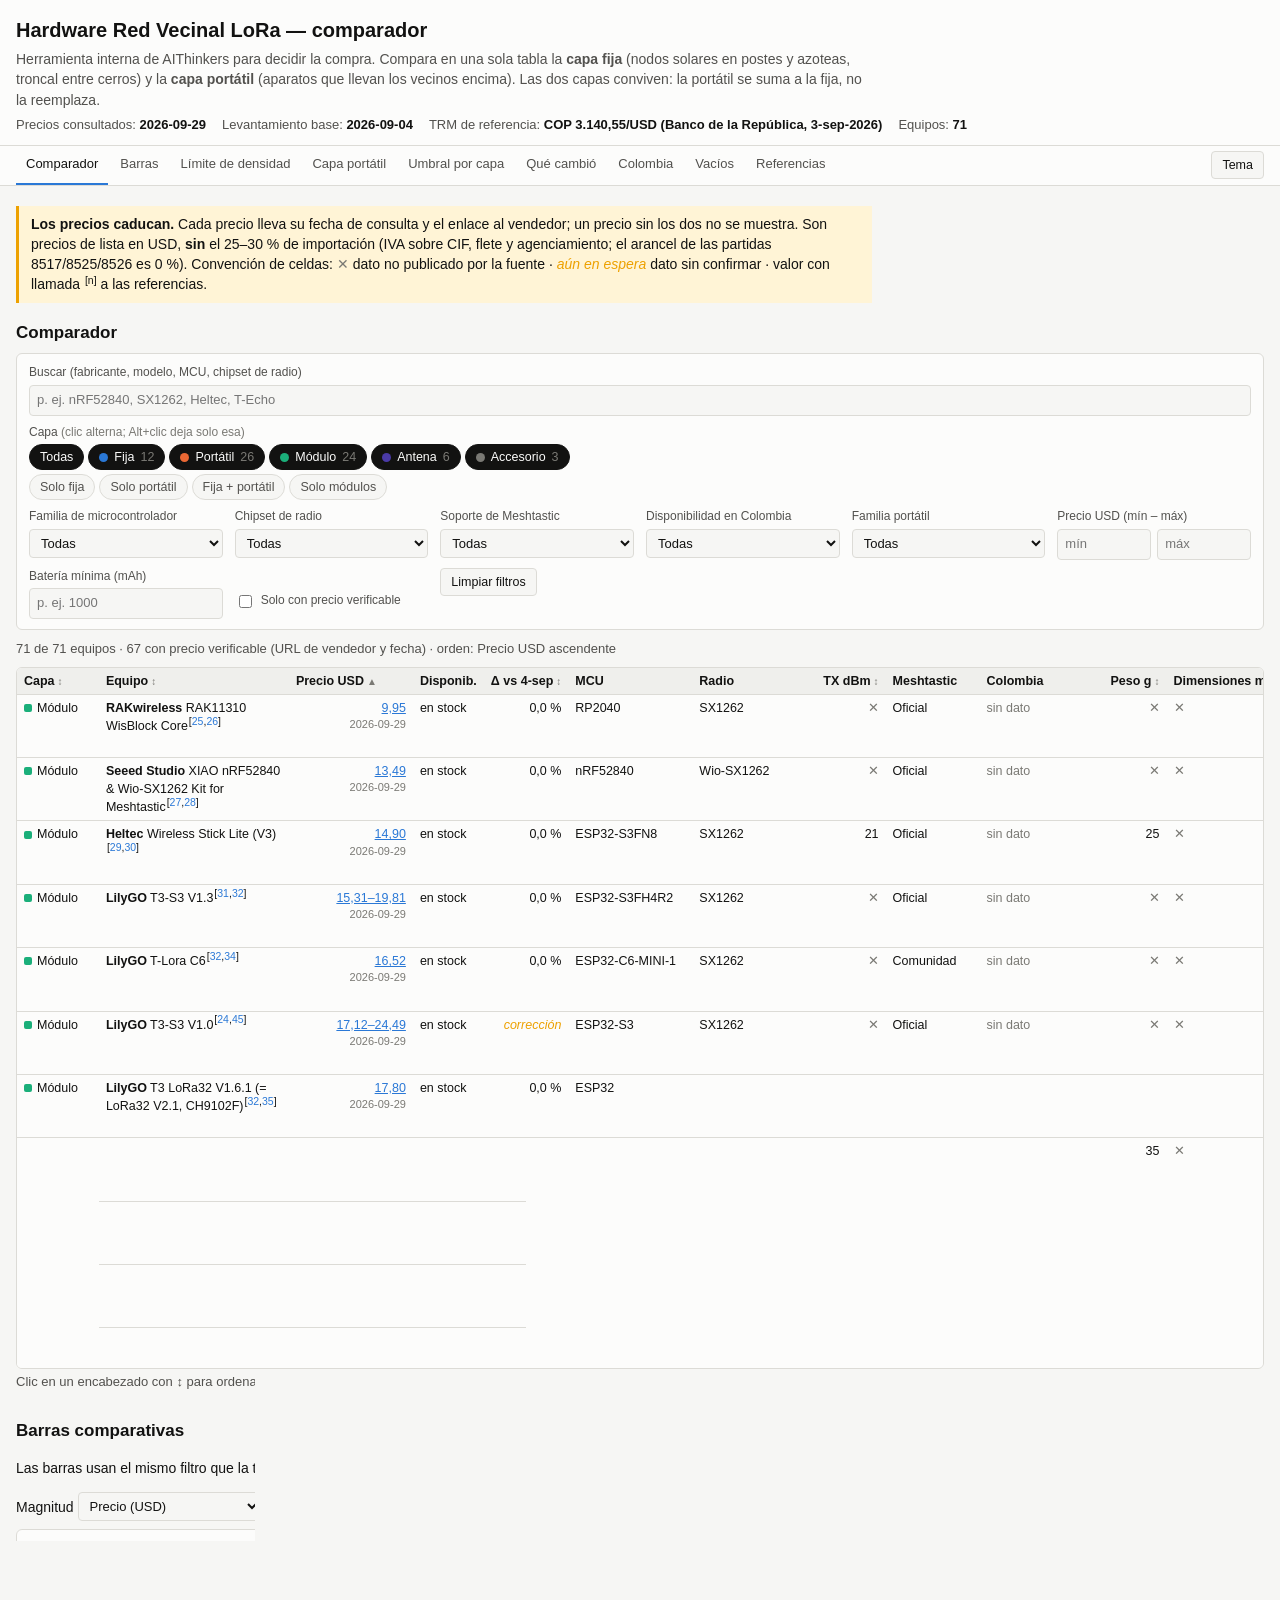
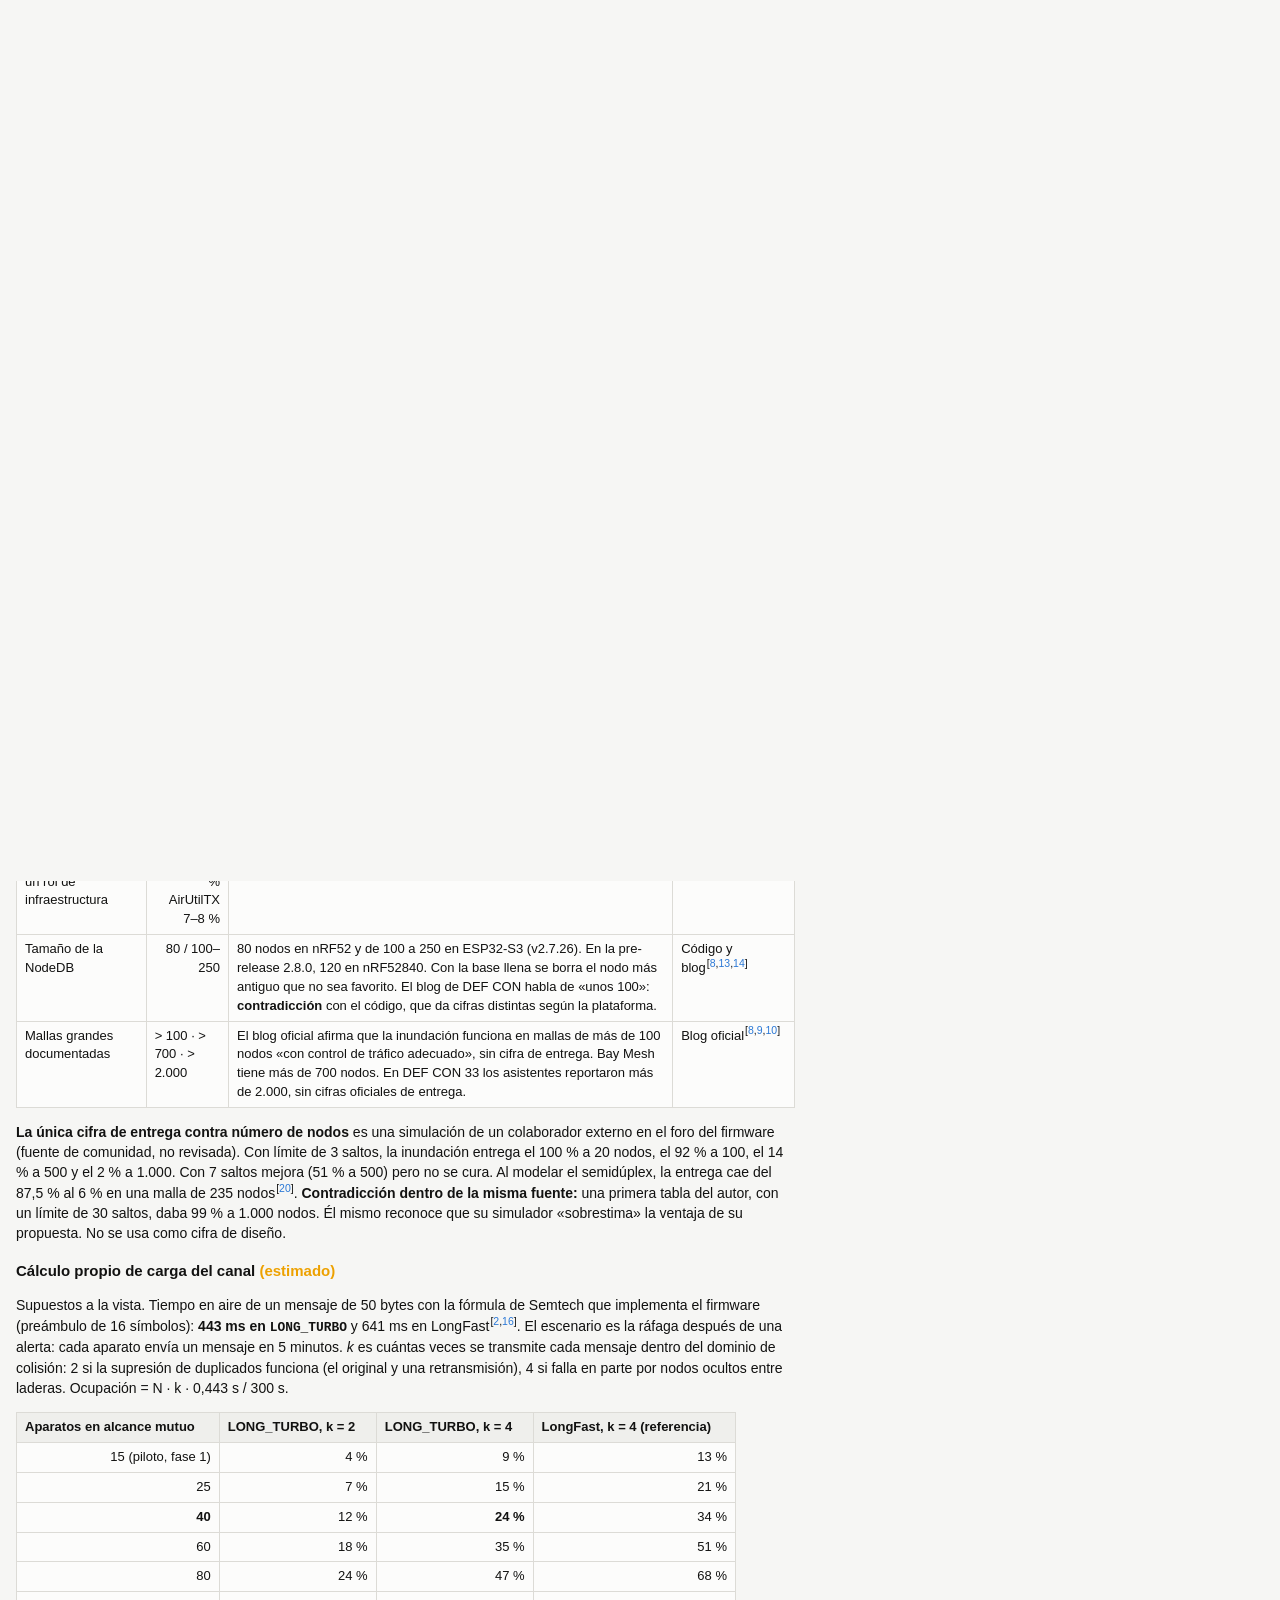
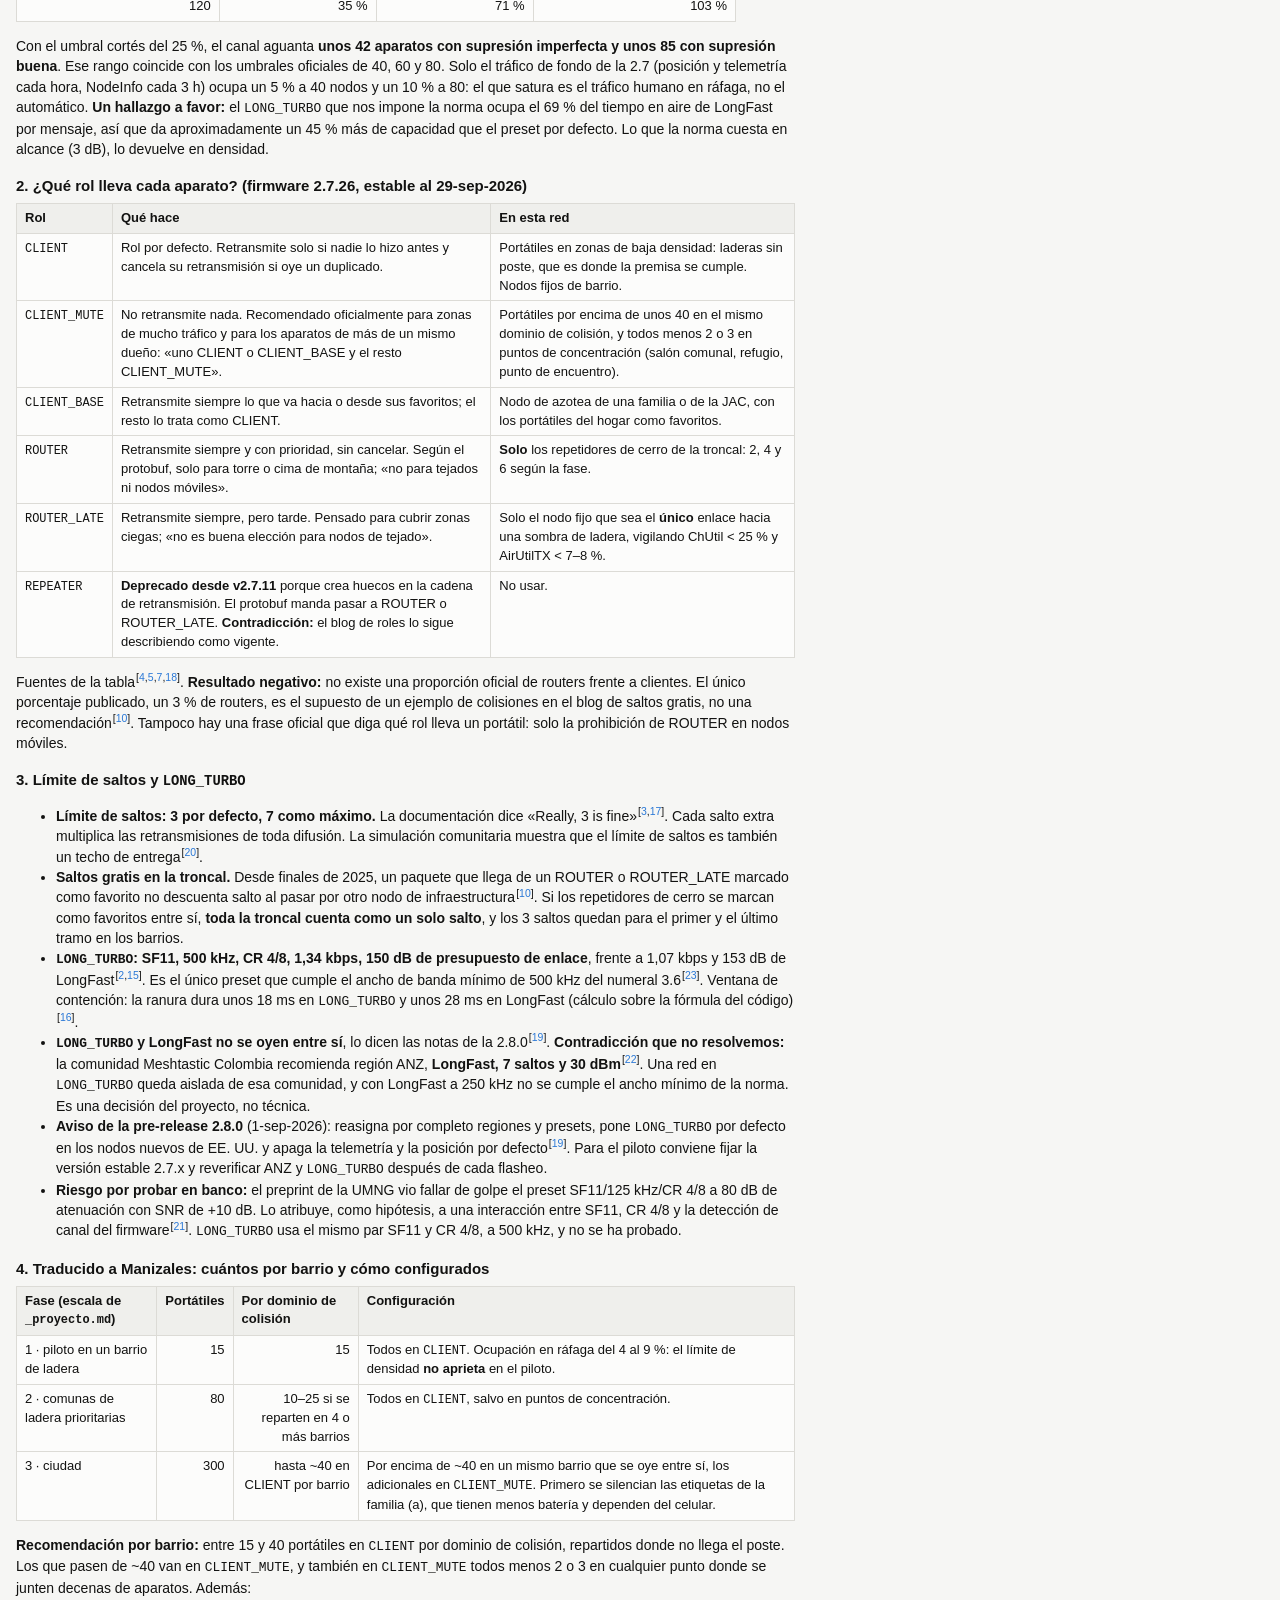
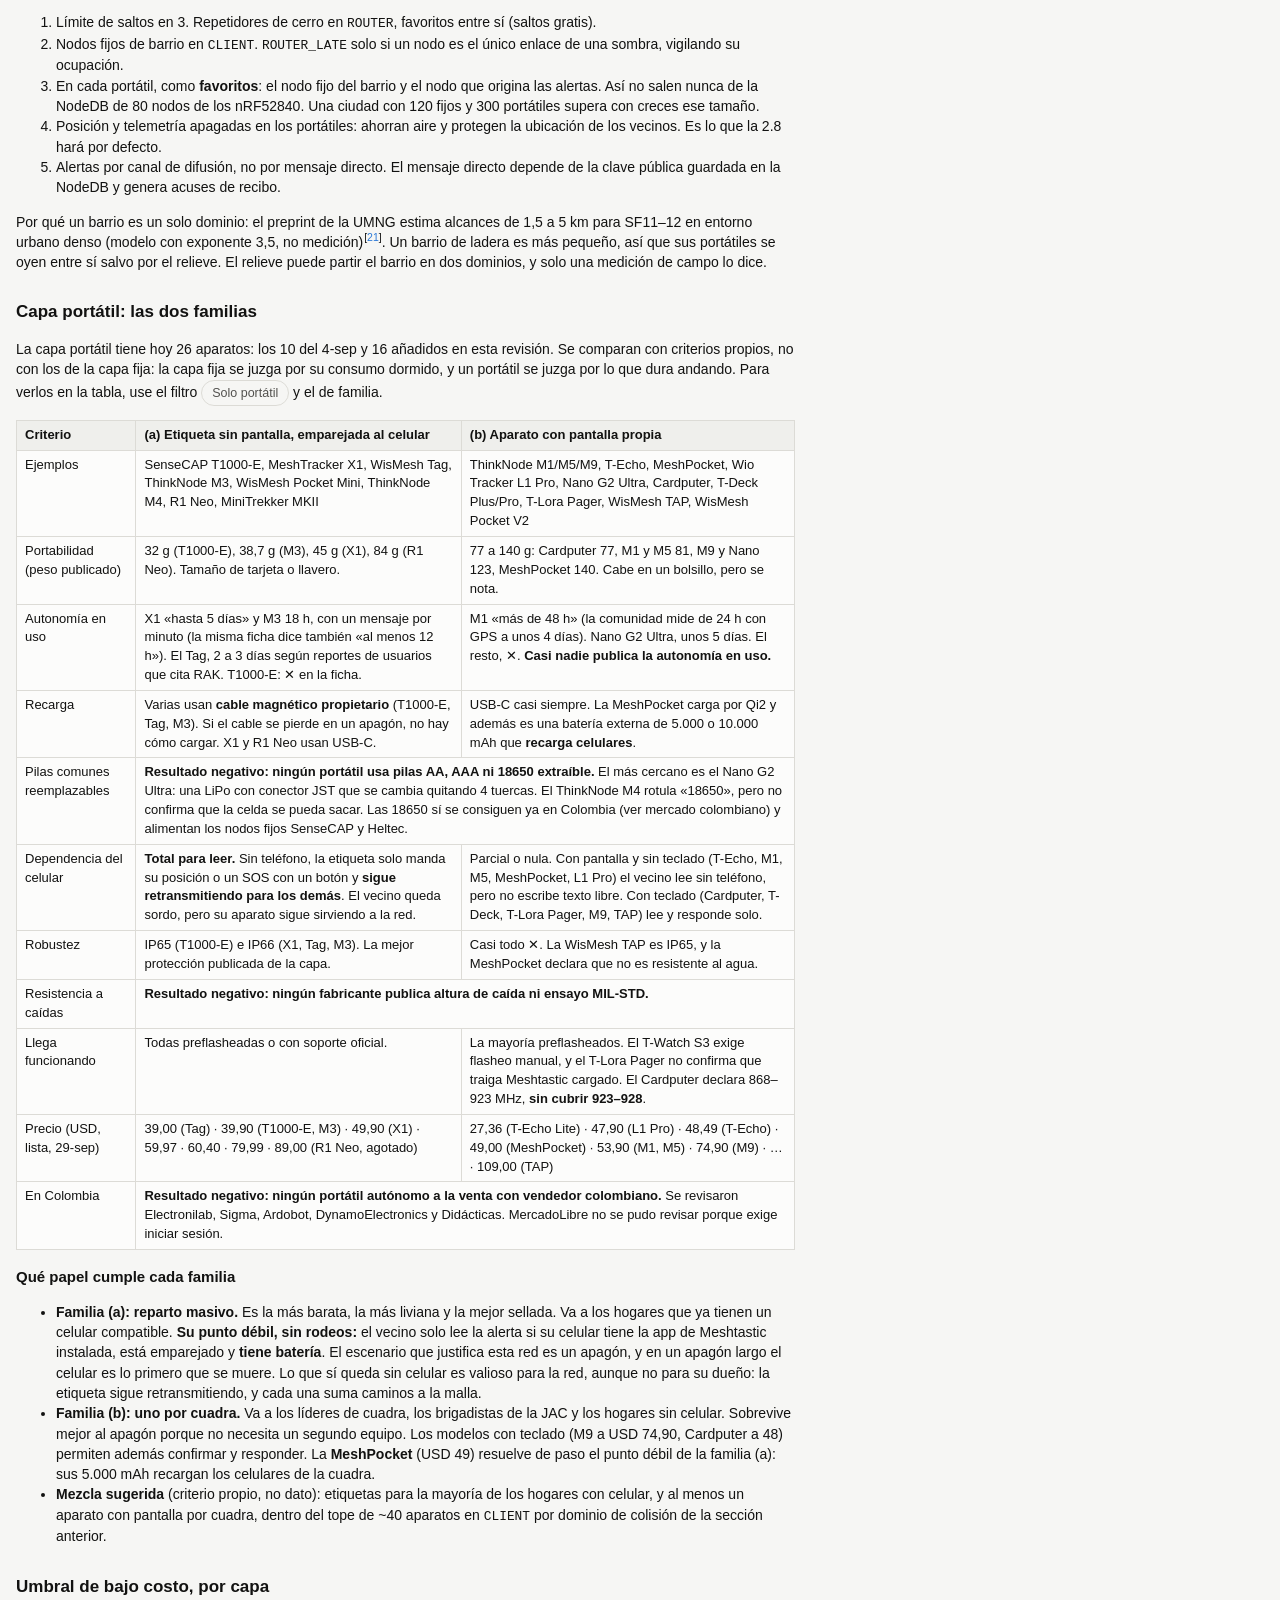
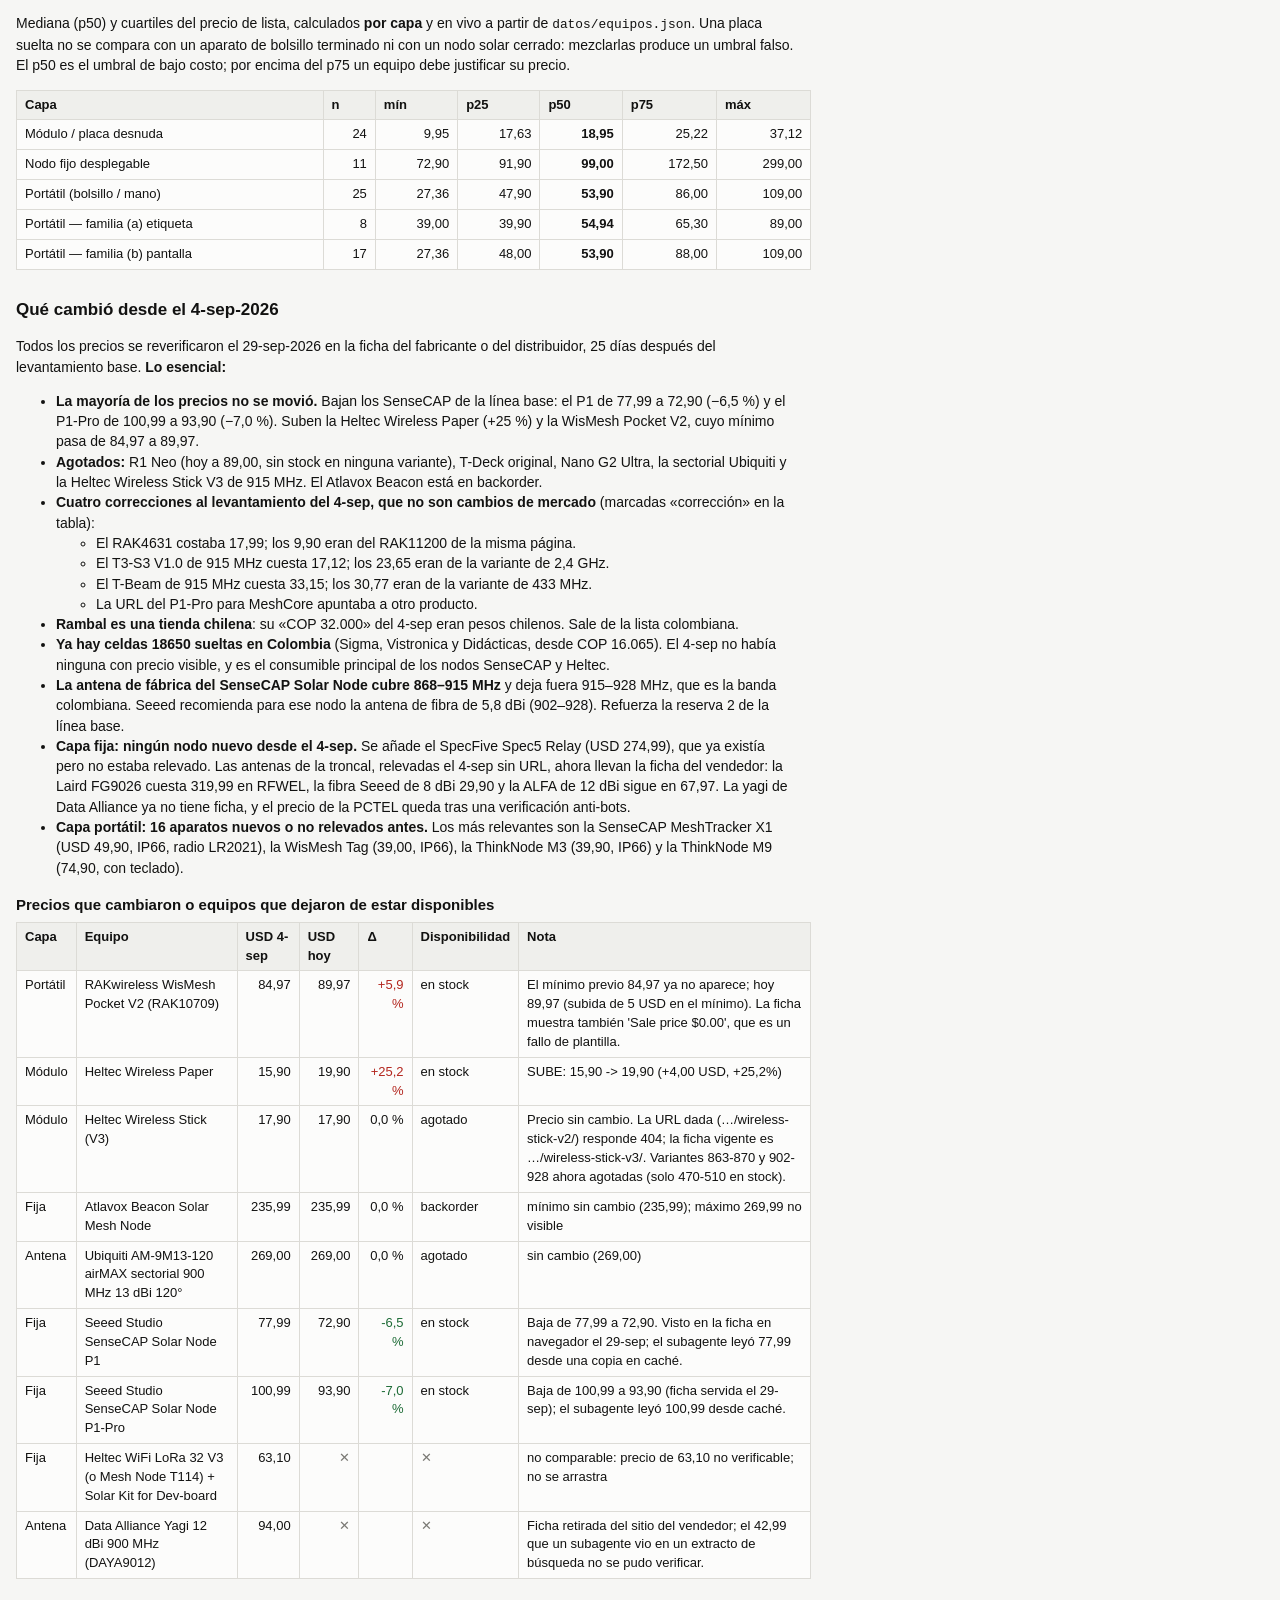
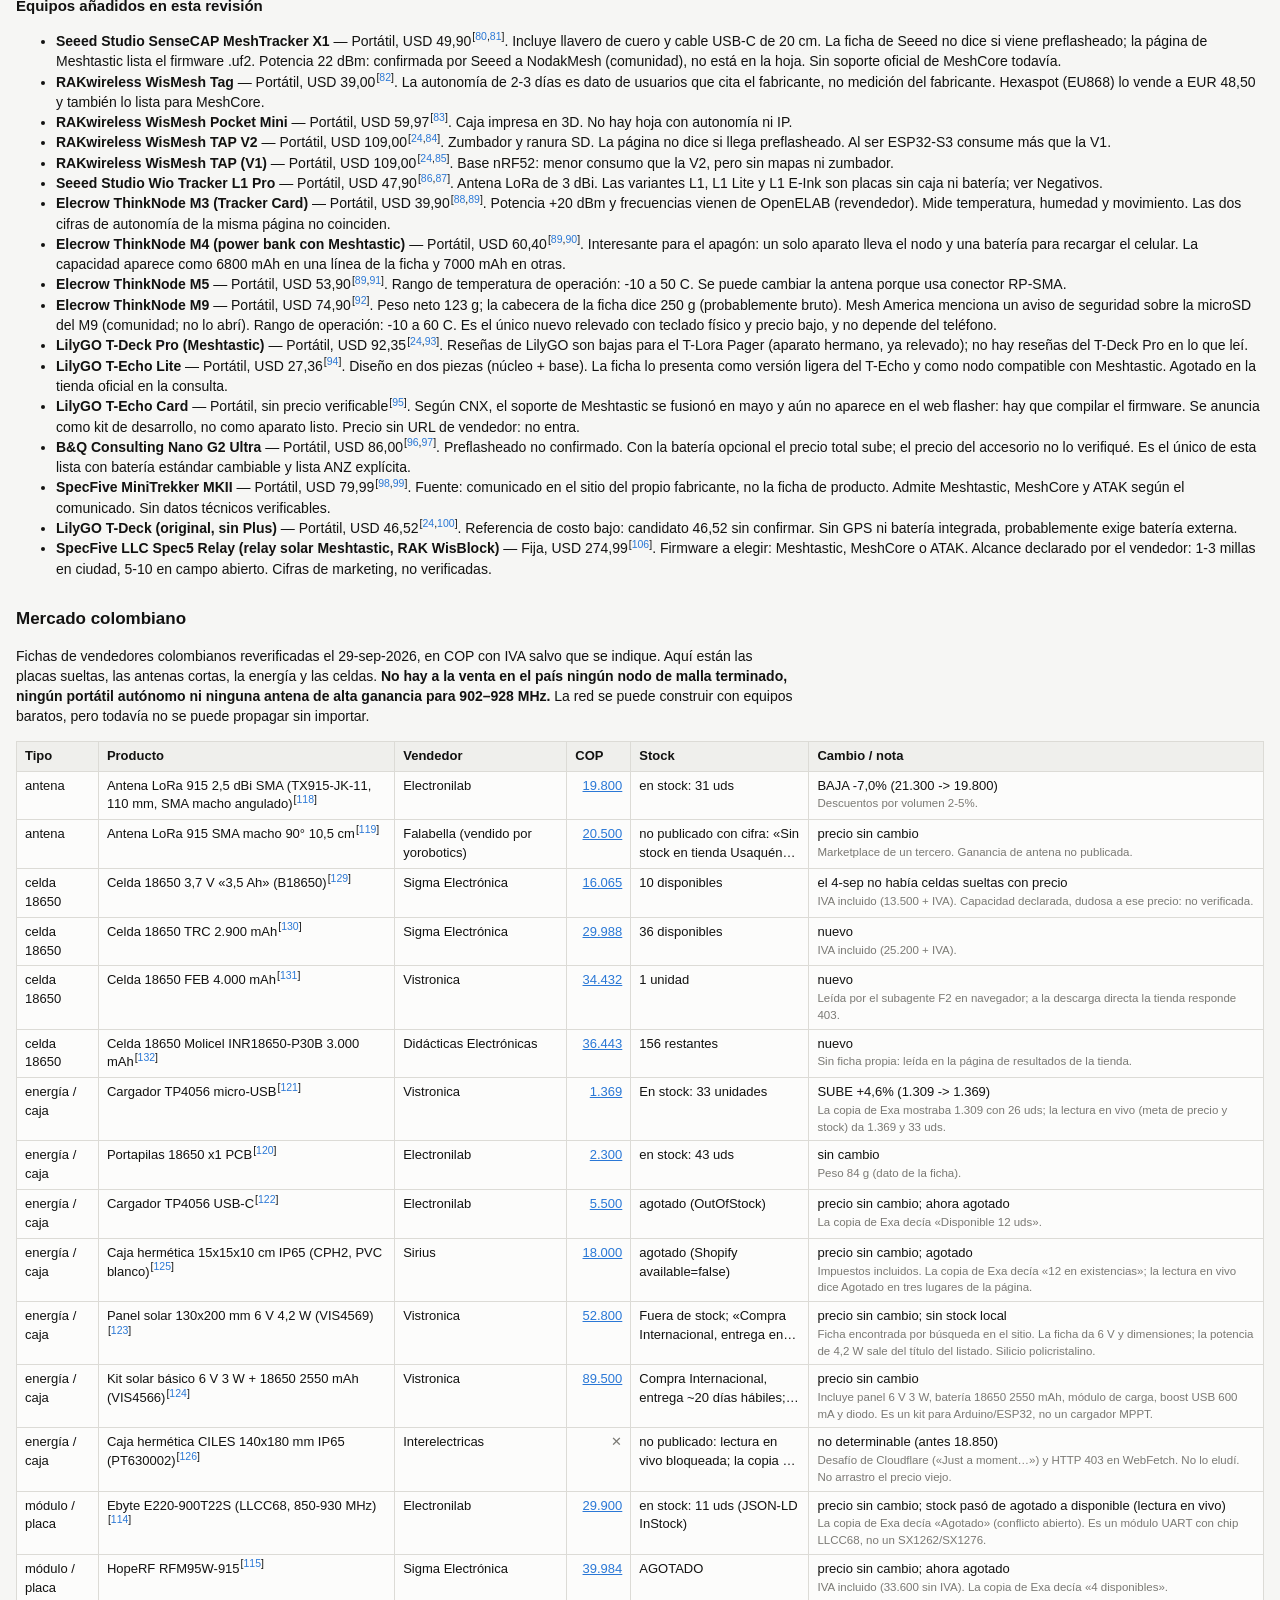
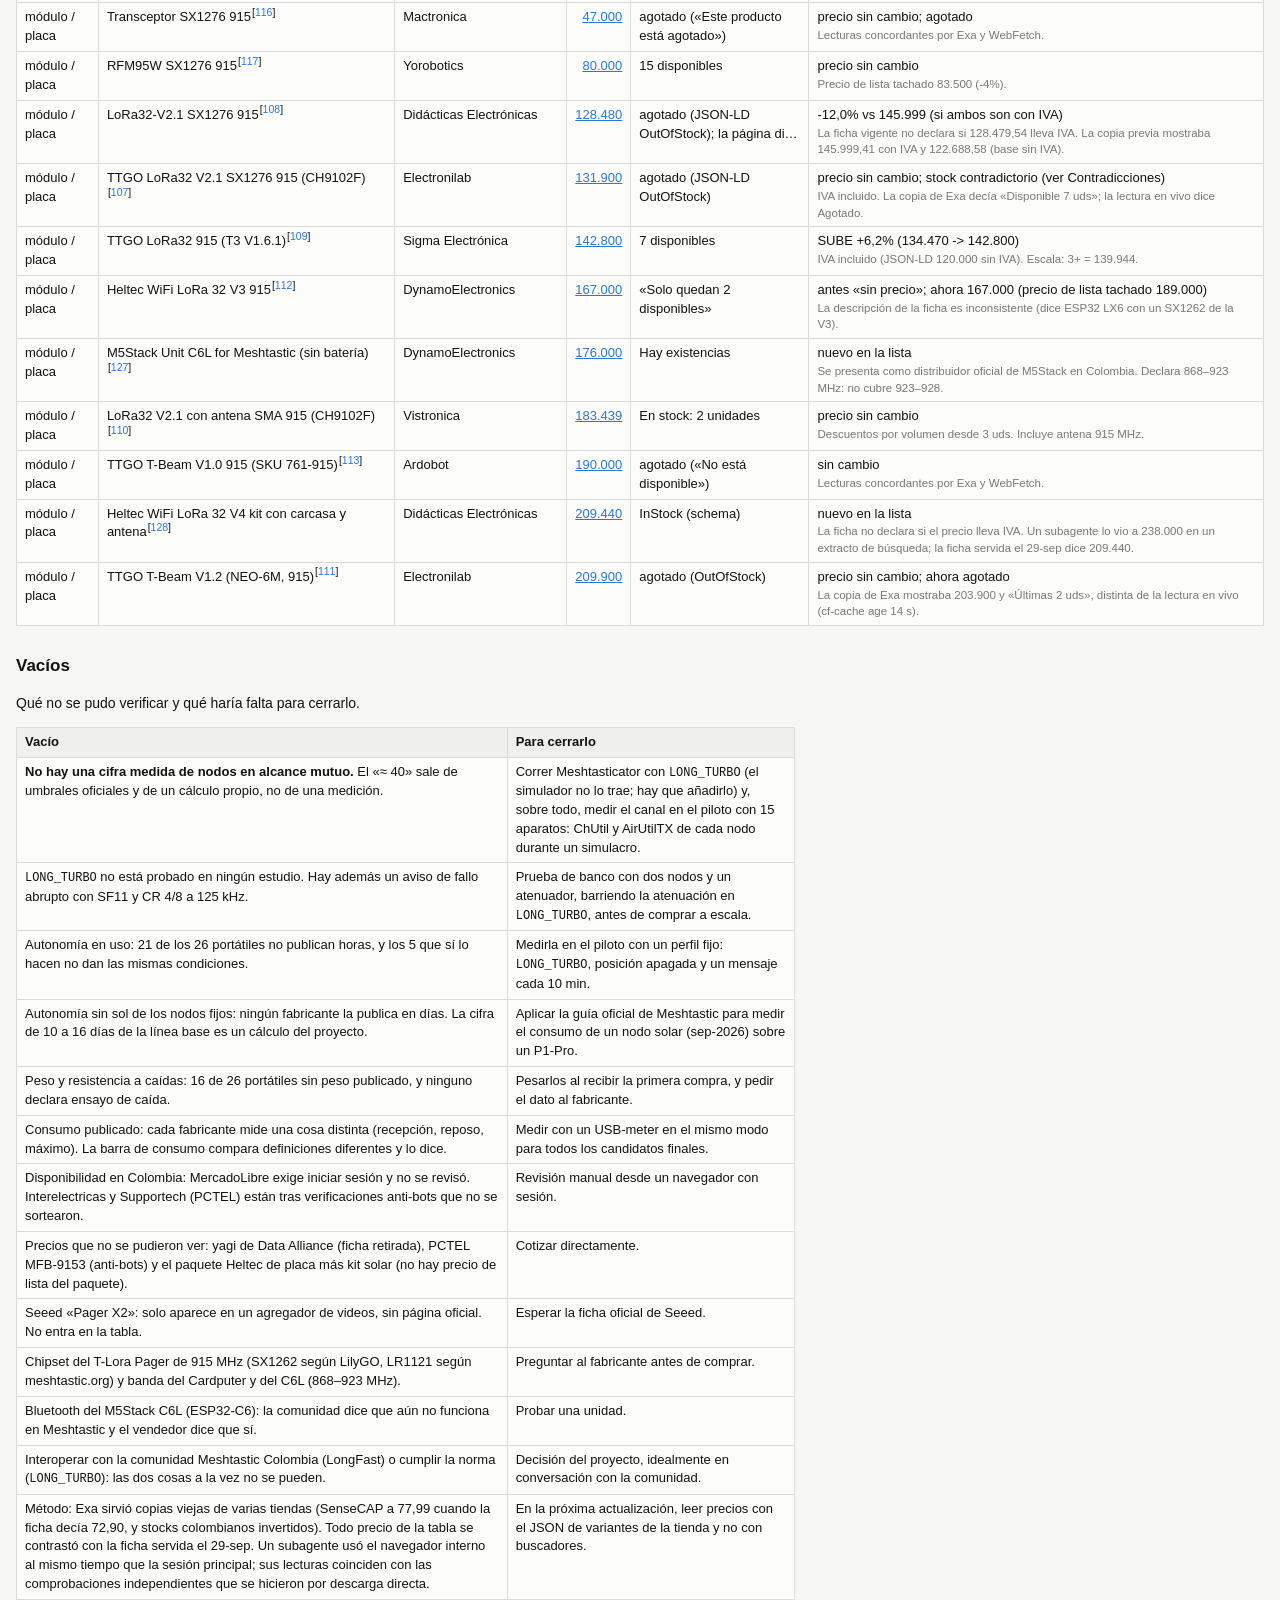
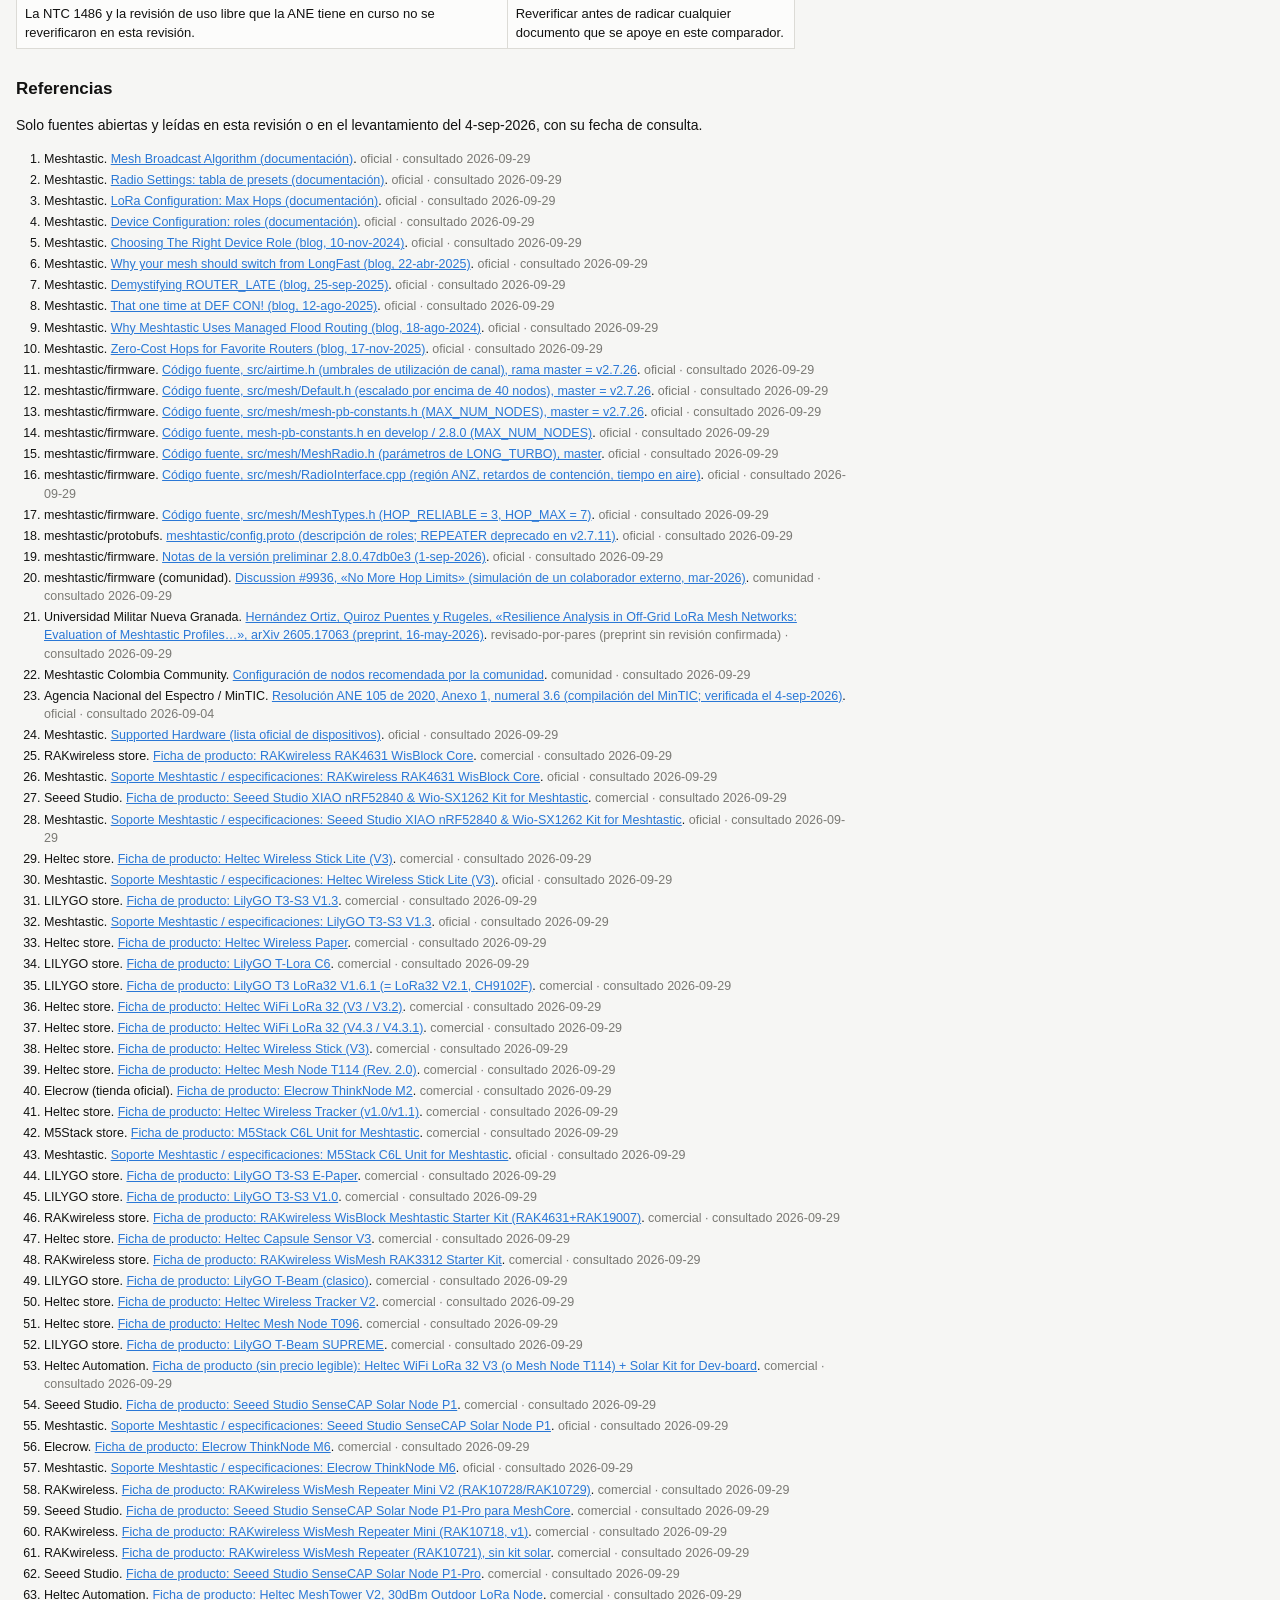
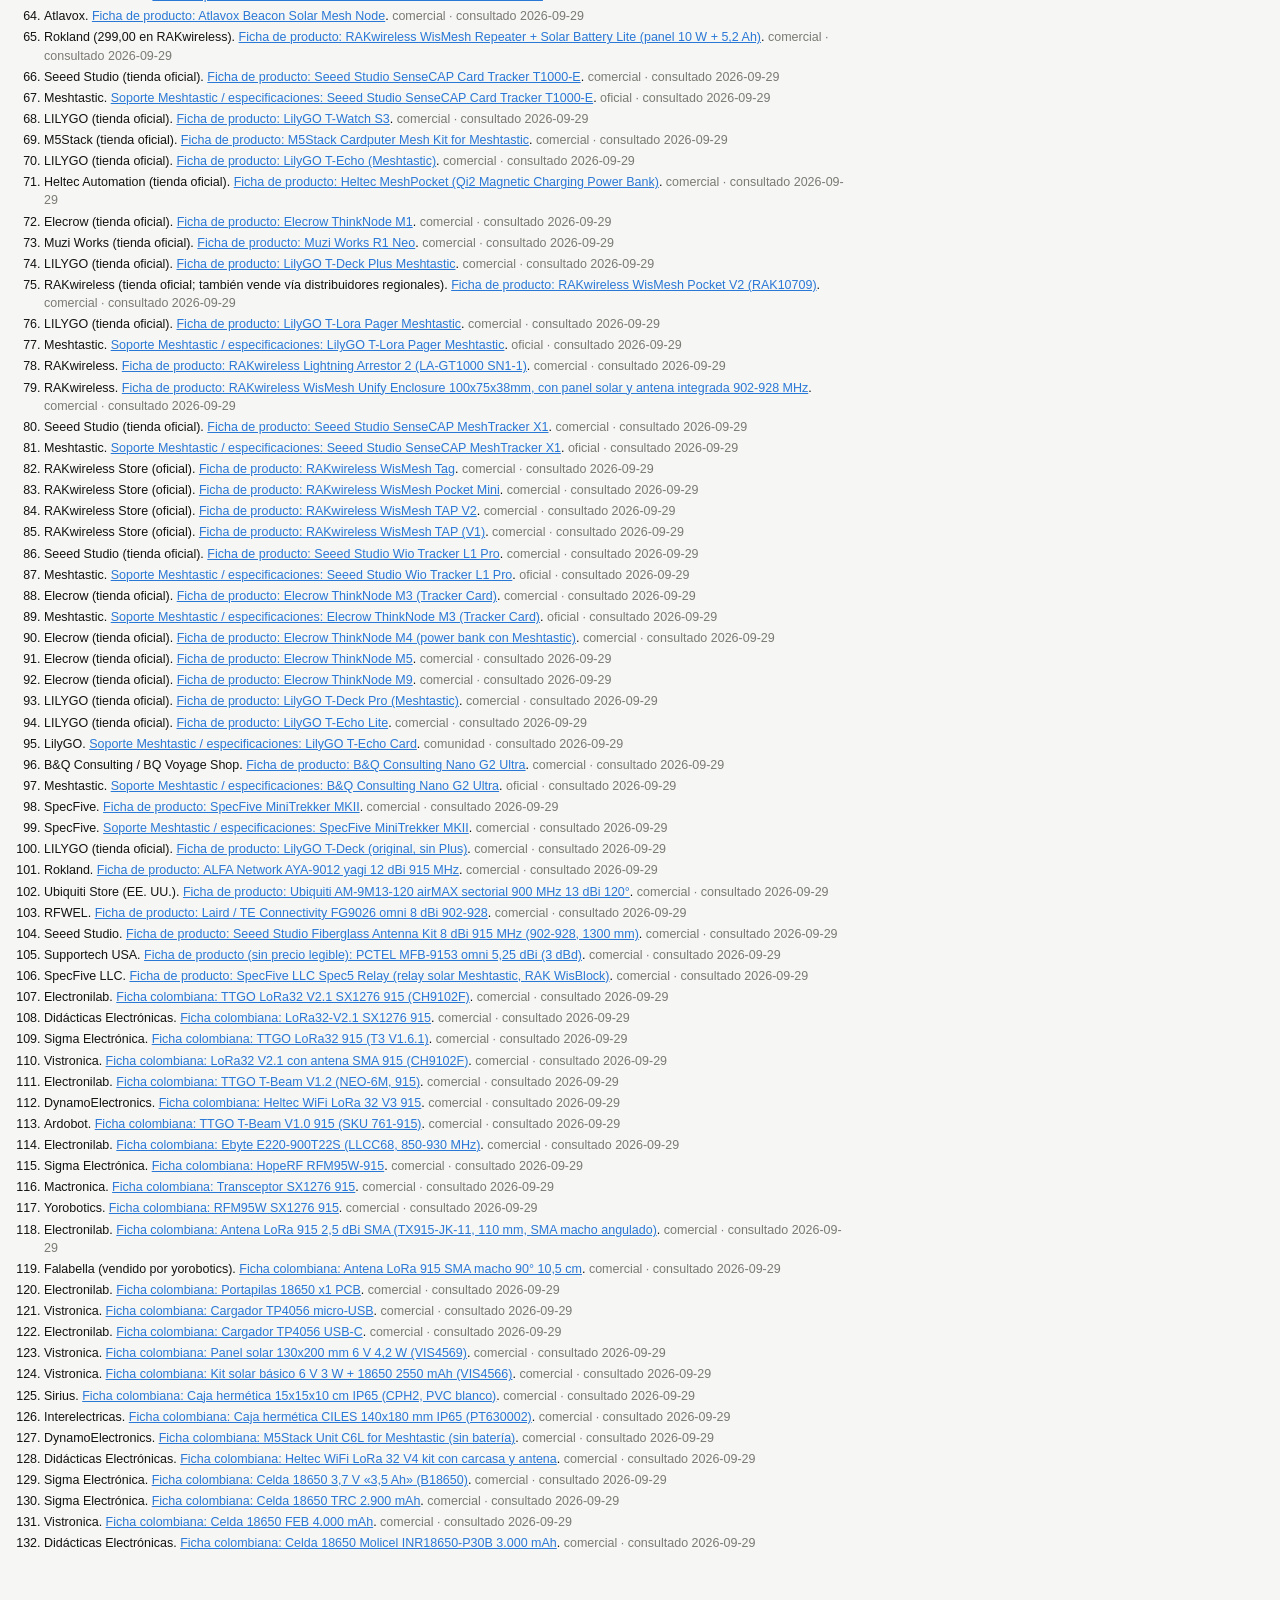
==== index.html @ 355ebe4e "Comparador de hardware de la Red Vecinal LoRa (capa fija y portátil) Página estática para GitHub Pag" ====
<!doctype html>
<html lang="es">
<head>
<meta charset="utf-8">
<meta name="viewport" content="width=device-width, initial-scale=1">
<title>Hardware Red Vecinal</title>
<meta name="description" content="Comparador interno de hardware LoRa/Meshtastic para la Red Vecinal de Manizales: capa fija y capa portátil, con precios fechados y fuentes.">
<link rel="stylesheet" href="assets/estilo.css?v=2026-09-29e">
</head>
<body>

<header class="cabecera">
  <h1>Hardware Red Vecinal LoRa — comparador</h1>
  <p>Herramienta interna de AIThinkers para decidir la compra. Compara en una sola tabla la <b>capa fija</b> (nodos solares en postes y azoteas, troncal entre cerros) y la <b>capa portátil</b> (aparatos que llevan los vecinos encima). Las dos capas conviven: la portátil se suma a la fija, no la reemplaza.</p>
  <div class="meta-linea">
    <span>Precios consultados: <b id="meta-fecha">—</b></span>
    <span>Levantamiento base: <b id="meta-base">—</b></span>
    <span>TRM de referencia: <b id="meta-trm">—</b></span>
    <span>Equipos: <b id="meta-n">—</b></span>
  </div>
</header>

<nav class="secciones" aria-label="Secciones">
  <a href="#comparador">Comparador</a>
  <a href="#barras-sec">Barras</a>
  <a href="#densidad">Límite de densidad</a>
  <a href="#portatil">Capa portátil</a>
  <a href="#umbral">Umbral por capa</a>
  <a href="#cambios-sec">Qué cambió</a>
  <a href="#colombia-sec">Colombia</a>
  <a href="#vacios">Vacíos</a>
  <a href="#referencias">Referencias</a>
  <button class="boton tema-btn" id="tema" type="button" title="Cambiar tema claro/oscuro">Tema</button>
</nav>

<main>
  <div class="aviso" id="carga-error" style="display:none"></div>
  <div class="aviso"><b>Los precios caducan.</b> Cada precio lleva su fecha de consulta y el enlace al vendedor; un precio sin los dos no se muestra. Son precios de lista en USD, <b>sin</b> el 25–30 % de importación (IVA sobre CIF, flete y agenciamiento; el arancel de las partidas 8517/8525/8526 es 0 %). Convención de celdas: <span class="ausente">✕</span> dato no publicado por la fuente · <span class="espera">aún en espera</span> dato sin confirmar · valor con llamada <span class="llamada">[n]</span> a las referencias.</div>

  <!-- ================= COMPARADOR ================= -->
  <section class="bloque" id="comparador">
    <h2>Comparador</h2>
    <div class="controles">
      <label class="campo ancho">Buscar (fabricante, modelo, MCU, chipset de radio)
        <input type="search" id="f-texto" placeholder="p. ej. nRF52840, SX1262, Heltec, T-Echo" autocomplete="off">
      </label>
      <div class="campo ancho" style="font-size:12px;color:var(--texto-2)">Capa <span class="ausente">(clic alterna; Alt+clic deja solo esa)</span>
        <div class="chips" id="f-capas" style="margin-top:3px"></div>
        <div class="chips" style="margin-top:4px">
          <button class="chip" type="button" data-solo="fija">Solo fija</button>
          <button class="chip" type="button" data-solo="portatil">Solo portátil</button>
          <button class="chip" type="button" data-solo="fija,portatil">Fija + portátil</button>
          <button class="chip" type="button" data-solo="modulo">Solo módulos</button>
        </div>
      </div>
      <label class="campo">Familia de microcontrolador<select id="f-mcu"></select></label>
      <label class="campo">Chipset de radio<select id="f-radio"></select></label>
      <label class="campo">Soporte de Meshtastic<select id="f-meshtastic"></select></label>
      <label class="campo">Disponibilidad en Colombia<select id="f-colombia"></select></label>
      <label class="campo">Familia portátil<select id="f-familia"></select></label>
      <label class="campo">Precio USD (mín – máx)
        <span class="rango"><input type="number" id="f-pmin" min="0" step="1" placeholder="mín"><input type="number" id="f-pmax" min="0" step="1" placeholder="máx"></span>
      </label>
      <label class="campo">Batería mínima (mAh)<input type="number" id="f-bat" min="0" step="100" placeholder="p. ej. 1000"></label>
      <label class="campo" style="flex-direction:row;align-items:center;gap:6px;margin-top:16px"><input type="checkbox" id="f-conprecio"> Solo con precio verificable</label>
      <div class="campo" style="justify-content:flex-end"><button class="boton" type="button" id="f-limpiar">Limpiar filtros</button></div>
    </div>
    <div class="resumen-filtro" id="resumen-filtro"></div>
    <div class="tabla-envoltura">
      <table class="datos" id="tabla">
        <thead><tr></tr></thead>
        <tbody></tbody>
      </table>
    </div>
    <p class="resumen-filtro">Clic en un encabezado con ↕ para ordenar; los datos ausentes van siempre al final. Pase el cursor sobre la autonomía para ver sus condiciones.</p>
  </section>

  <!-- ================= BARRAS ================= -->
  <section class="bloque" id="barras-sec">
    <h2>Barras comparativas</h2>
    <p class="prosa">Las barras usan el mismo filtro que la tabla. Cambie de magnitud y de escala; la figura declara siempre qué escala usa.</p>
    <div class="barras-controles">
      <label class="grupo">Magnitud <select id="b-metrica" style="width:auto"></select></label>
      <span class="grupo">Escala
        <button class="chip" type="button" data-escala="lineal" aria-pressed="true">Lineal desde cero</button>
        <button class="chip" type="button" data-escala="log" aria-pressed="false">Logarítmica</button>
      </span>
    </div>
    <figure class="figura" style="margin:0">
      <p class="titulo-fig" id="titulo-fig"></p>
      <p class="nota-escala" id="desc-fig" style="margin-top:0"></p>
      <p class="nota-escala" id="nota-escala"></p>
      <div class="leyenda" id="leyenda-fig"></div>
      <div class="barras" id="barras"></div>
      <div class="eje" id="eje"></div>
    </figure>
  </section>

  <!-- ================= DENSIDAD ================= -->
  <section class="bloque" id="densidad">
    <h2>El límite de densidad del enjambre</h2>
    <div class="prosa" id="densidad-cuerpo">
      <p>La premisa «entre más gente lleve el aparato, mejor el enjambre» es cierta solo hasta un punto. Meshtastic retransmite por inundación gestionada: cada nodo repite lo que oye, salvo que oiga antes a otro repetirlo<span data-ref="mt-device mt-meshalgo"></span>. Todos los aparatos que se oyen entre sí comparten un solo canal (un <b>dominio de colisión</b>). Pasado cierto número, el canal se llena y la entrega cae.</p>

      <div class="aviso"><b>Resultado negativo, primero.</b> No existe ninguna medición ni simulación revisada por pares que diga cuántos nodos Meshtastic en alcance mutuo aguanta el canal. El único preprint que mide perfiles de Meshtastic en 915 MHz (Universidad Militar Nueva Granada, mayo de 2026) mide enlaces punto a punto, no prueba <code>LONG_TURBO</code> y deja la escalabilidad de la inundación como trabajo futuro<span data-ref="arxiv-umng"></span>. Meshtastic tampoco publica un tope de nodos por dominio de colisión<span data-ref="mt-meshalgo mt-blog-flood"></span>. El número de abajo sale de la <b>convergencia de tres umbrales oficiales</b> y de un cálculo propio de carga del canal. Es una cifra de diseño, no una medición.</div>

      <h3>El número</h3>
      <div>
        <div class="cifra-clave"><span class="n">≈ 40</span><span class="d">aparatos que retransmiten por dominio de colisión. A partir de ahí el firmware empieza a espaciar su propio tráfico de fondo, y una ráfaga de mensajes en una emergencia lleva el canal al 25 % de ocupación.</span></div>
        <div class="cifra-clave"><span class="n">60–85</span><span class="d">zona de degradación. La documentación oficial aconseja abandonar LongFast por encima de 60 nodos próximos; con <code>LONG_TURBO</code> y buena supresión, el canal llega al 25 % hacia los 85.</span></div>
        <div class="cifra-clave"><span class="n">80</span><span class="d">nodos que un aparato nRF52840 puede recordar en la versión estable 2.7.26. Más allá, olvida los más antiguos (casi todos los portátiles son nRF52840).</span></div>
      </div>

      <h3>1. ¿Cuántos nodos aguanta el canal? Lo que sí está publicado</h3>
      <table class="simple">
        <thead><tr><th>Umbral</th><th>Cifra</th><th>Qué significa</th><th>Fuente</th></tr></thead>
        <tbody>
          <tr><td>Utilización de canal «cortés»</td><td class="num">25 %</td><td>Por encima, el nodo deja de enviar su telemetría, su posición y sus respuestas de NodeInfo. La ocupación se mide en una ventana deslizante de 60 s y cuenta todo lo que se oye, no solo lo propio.</td><td>Código<span data-ref="fw-airtime"></span></td></tr>
          <tr><td>Tope duro de utilización</td><td class="num">40 %</td><td>Por encima, ningún rol envía tráfico de fondo propio. <b>No frena las retransmisiones ni el texto</b>: en los archivos revisados no hay descarte de retransmisiones por ocupación de canal.</td><td>Código<span data-ref="fw-airtime"></span></td></tr>
          <tr><td>Escalado por tamaño de malla</td><td class="num">40 nodos</td><td>Con más de 40 nodos vistos en 2 h, los intervalos de telemetría, posición y NodeInfo se multiplican por 1 + (N − 40)·2<sup>SF</sup>/(BW·100). Con <code>LONG_TURBO</code> y 100 nodos, ×3,46; con LongFast, ×5,92. <b>Contradicción:</b> la documentación da un factor fijo de 0,075 por nodo y el código usa la fórmula por preset (su propio comentario lo reconoce).</td><td>Documentación y código<span data-ref="mt-meshalgo fw-default"></span></td></tr>
          <tr><td>Señal para dejar LongFast</td><td class="num">&gt; 60 nodos</td><td>«especialmente si están en relativa proximidad». El mismo texto relata una malla regional de más de 150 nodos en LongFast con picos de ocupación superiores al 65 %, en la que el texto era «extremadamente poco fiable».</td><td>Blog oficial<span data-ref="mt-blog-longfast"></span></td></tr>
          <tr><td>Señal para quitar un rol de infraestructura</td><td class="num">ChUtil 25 %<br>AirUtilTX 7–8 %</td><td>Si se superan, se deja de usar ese rol en el punto.</td><td>Blog oficial<span data-ref="mt-blog-routerlate"></span></td></tr>
          <tr><td>Tamaño de la NodeDB</td><td class="num">80 / 100–250</td><td>80 nodos en nRF52 y de 100 a 250 en ESP32-S3 (v2.7.26). En la pre-release 2.8.0, 120 en nRF52840. Con la base llena se borra el nodo más antiguo que no sea favorito. El blog de DEF CON habla de «unos 100»: <b>contradicción</b> con el código, que da cifras distintas según la plataforma.</td><td>Código y blog<span data-ref="fw-pbconst fw-pbconst-dev mt-blog-defcon"></span></td></tr>
          <tr><td>Mallas grandes documentadas</td><td>&gt; 100 · &gt; 700 · &gt; 2.000</td><td>El blog oficial afirma que la inundación funciona en mallas de más de 100 nodos «con control de tráfico adecuado», sin cifra de entrega. Bay Mesh tiene más de 700 nodos. En DEF CON 33 los asistentes reportaron más de 2.000, sin cifras oficiales de entrega.</td><td>Blog oficial<span data-ref="mt-blog-flood mt-blog-zerocost mt-blog-defcon"></span></td></tr>
        </tbody>
      </table>

      <p><b>La única cifra de entrega contra número de nodos</b> es una simulación de un colaborador externo en el foro del firmware (fuente de comunidad, no revisada). Con límite de 3 saltos, la inundación entrega el 100 % a 20 nodos, el 92 % a 100, el 14 % a 500 y el 2 % a 1.000. Con 7 saltos mejora (51 % a 500) pero no se cura. Al modelar el semidúplex, la entrega cae del 87,5 % al 6 % en una malla de 235 nodos<span data-ref="gh-9936"></span>. <b>Contradicción dentro de la misma fuente:</b> una primera tabla del autor, con un límite de 30 saltos, daba 99 % a 1.000 nodos. Él mismo reconoce que su simulador «sobrestima» la ventaja de su propuesta. No se usa como cifra de diseño.</p>

      <h3>Cálculo propio de carga del canal <span class="espera" style="font-style:normal">(estimado)</span></h3>
      <p>Supuestos a la vista. Tiempo en aire de un mensaje de 50 bytes con la fórmula de Semtech que implementa el firmware (preámbulo de 16 símbolos): <b>443 ms en <code>LONG_TURBO</code></b> y 641 ms en LongFast<span data-ref="fw-radioif mt-radio"></span>. El escenario es la ráfaga después de una alerta: cada aparato envía un mensaje en 5 minutos. <i>k</i> es cuántas veces se transmite cada mensaje dentro del dominio de colisión: 2 si la supresión de duplicados funciona (el original y una retransmisión), 4 si falla en parte por nodos ocultos entre laderas. Ocupación = N · k · 0,443 s / 300 s.</p>
      <table class="simple" style="max-width:720px">
        <thead><tr><th>Aparatos en alcance mutuo</th><th>LONG_TURBO, k = 2</th><th>LONG_TURBO, k = 4</th><th>LongFast, k = 4 (referencia)</th></tr></thead>
        <tbody>
          <tr><td class="num">15 (piloto, fase 1)</td><td class="num">4 %</td><td class="num">9 %</td><td class="num">13 %</td></tr>
          <tr><td class="num">25</td><td class="num">7 %</td><td class="num">15 %</td><td class="num">21 %</td></tr>
          <tr><td class="num"><b>40</b></td><td class="num">12 %</td><td class="num"><b>24 %</b></td><td class="num">34 %</td></tr>
          <tr><td class="num">60</td><td class="num">18 %</td><td class="num">35 %</td><td class="num">51 %</td></tr>
          <tr><td class="num">80</td><td class="num">24 %</td><td class="num">47 %</td><td class="num">68 %</td></tr>
          <tr><td class="num">120</td><td class="num">35 %</td><td class="num">71 %</td><td class="num">103 %</td></tr>
        </tbody>
      </table>
      <p>Con el umbral cortés del 25 %, el canal aguanta <b>unos 42 aparatos con supresión imperfecta y unos 85 con supresión buena</b>. Ese rango coincide con los umbrales oficiales de 40, 60 y 80. Solo el tráfico de fondo de la 2.7 (posición y telemetría cada hora, NodeInfo cada 3 h) ocupa un 5 % a 40 nodos y un 10 % a 80: el que satura es el tráfico humano en ráfaga, no el automático. <b>Un hallazgo a favor:</b> el <code>LONG_TURBO</code> que nos impone la norma ocupa el 69 % del tiempo en aire de LongFast por mensaje, así que da aproximadamente un 45 % más de capacidad que el preset por defecto. Lo que la norma cuesta en alcance (3 dB), lo devuelve en densidad.</p>

      <h3>2. ¿Qué rol lleva cada aparato? (firmware 2.7.26, estable al 29-sep-2026)</h3>
      <table class="simple">
        <thead><tr><th>Rol</th><th>Qué hace</th><th>En esta red</th></tr></thead>
        <tbody>
          <tr><td><code>CLIENT</code></td><td>Rol por defecto. Retransmite solo si nadie lo hizo antes y cancela su retransmisión si oye un duplicado.</td><td>Portátiles en zonas de baja densidad: laderas sin poste, que es donde la premisa se cumple. Nodos fijos de barrio.</td></tr>
          <tr><td><code>CLIENT_MUTE</code></td><td>No retransmite nada. Recomendado oficialmente para zonas de mucho tráfico y para los aparatos de más de un mismo dueño: «uno CLIENT o CLIENT_BASE y el resto CLIENT_MUTE».</td><td>Portátiles por encima de unos 40 en el mismo dominio de colisión, y todos menos 2 o 3 en puntos de concentración (salón comunal, refugio, punto de encuentro).</td></tr>
          <tr><td><code>CLIENT_BASE</code></td><td>Retransmite siempre lo que va hacia o desde sus favoritos; el resto lo trata como CLIENT.</td><td>Nodo de azotea de una familia o de la JAC, con los portátiles del hogar como favoritos.</td></tr>
          <tr><td><code>ROUTER</code></td><td>Retransmite siempre y con prioridad, sin cancelar. Según el protobuf, solo para torre o cima de montaña; «no para tejados ni nodos móviles».</td><td><b>Solo</b> los repetidores de cerro de la troncal: 2, 4 y 6 según la fase.</td></tr>
          <tr><td><code>ROUTER_LATE</code></td><td>Retransmite siempre, pero tarde. Pensado para cubrir zonas ciegas; «no es buena elección para nodos de tejado».</td><td>Solo el nodo fijo que sea el <b>único</b> enlace hacia una sombra de ladera, vigilando ChUtil &lt; 25 % y AirUtilTX &lt; 7–8 %.</td></tr>
          <tr><td><code>REPEATER</code></td><td><b>Deprecado desde v2.7.11</b> porque crea huecos en la cadena de retransmisión. El protobuf manda pasar a ROUTER o ROUTER_LATE. <b>Contradicción:</b> el blog de roles lo sigue describiendo como vigente.</td><td>No usar.</td></tr>
        </tbody>
      </table>
      <p>Fuentes de la tabla<span data-ref="mt-device mt-blog-roles mt-blog-routerlate pb-config"></span>. <b>Resultado negativo:</b> no existe una proporción oficial de routers frente a clientes. El único porcentaje publicado, un 3 % de routers, es el supuesto de un ejemplo de colisiones en el blog de saltos gratis, no una recomendación<span data-ref="mt-blog-zerocost"></span>. Tampoco hay una frase oficial que diga qué rol lleva un portátil: solo la prohibición de ROUTER en nodos móviles.</p>

      <h3>3. Límite de saltos y <code>LONG_TURBO</code></h3>
      <ul>
        <li><b>Límite de saltos: 3 por defecto, 7 como máximo.</b> La documentación dice «Really, 3 is fine»<span data-ref="mt-lora fw-meshtypes"></span>. Cada salto extra multiplica las retransmisiones de toda difusión. La simulación comunitaria muestra que el límite de saltos es también un techo de entrega<span data-ref="gh-9936"></span>.</li>
        <li><b>Saltos gratis en la troncal.</b> Desde finales de 2025, un paquete que llega de un ROUTER o ROUTER_LATE marcado como favorito no descuenta salto al pasar por otro nodo de infraestructura<span data-ref="mt-blog-zerocost"></span>. Si los repetidores de cerro se marcan como favoritos entre sí, <b>toda la troncal cuenta como un solo salto</b>, y los 3 saltos quedan para el primer y el último tramo en los barrios.</li>
        <li><b><code>LONG_TURBO</code>: SF11, 500 kHz, CR 4/8, 1,34 kbps, 150 dB de presupuesto de enlace</b>, frente a 1,07 kbps y 153 dB de LongFast<span data-ref="mt-radio fw-meshradio"></span>. Es el único preset que cumple el ancho de banda mínimo de 500 kHz del numeral 3.6<span data-ref="ane-105"></span>. Ventana de contención: la ranura dura unos 18 ms en <code>LONG_TURBO</code> y unos 28 ms en LongFast (cálculo sobre la fórmula del código)<span data-ref="fw-radioif"></span>.</li>
        <li><b><code>LONG_TURBO</code> y LongFast no se oyen entre sí</b>, lo dicen las notas de la 2.8.0<span data-ref="fw-rel28"></span>. <b>Contradicción que no resolvemos:</b> la comunidad Meshtastic Colombia recomienda región ANZ, <b>LongFast, 7 saltos y 30 dBm</b><span data-ref="meshcol"></span>. Una red en <code>LONG_TURBO</code> queda aislada de esa comunidad, y con LongFast a 250 kHz no se cumple el ancho mínimo de la norma. Es una decisión del proyecto, no técnica.</li>
        <li><b>Aviso de la pre-release 2.8.0</b> (1-sep-2026): reasigna por completo regiones y presets, pone <code>LONG_TURBO</code> por defecto en los nodos nuevos de EE. UU. y apaga la telemetría y la posición por defecto<span data-ref="fw-rel28"></span>. Para el piloto conviene fijar la versión estable 2.7.x y reverificar ANZ y <code>LONG_TURBO</code> después de cada flasheo.</li>
        <li><b>Riesgo por probar en banco:</b> el preprint de la UMNG vio fallar de golpe el preset SF11/125 kHz/CR 4/8 a 80 dB de atenuación con SNR de +10 dB. Lo atribuye, como hipótesis, a una interacción entre SF11, CR 4/8 y la detección de canal del firmware<span data-ref="arxiv-umng"></span>. <code>LONG_TURBO</code> usa el mismo par SF11 y CR 4/8, a 500 kHz, y no se ha probado.</li>
      </ul>

      <h3>4. Traducido a Manizales: cuántos por barrio y cómo configurados</h3>
      <table class="simple">
        <thead><tr><th>Fase (escala de <code>_proyecto.md</code>)</th><th>Portátiles</th><th>Por dominio de colisión</th><th>Configuración</th></tr></thead>
        <tbody>
          <tr><td>1 · piloto en un barrio de ladera</td><td class="num">15</td><td class="num">15</td><td>Todos en <code>CLIENT</code>. Ocupación en ráfaga del 4 al 9 %: el límite de densidad <b>no aprieta</b> en el piloto.</td></tr>
          <tr><td>2 · comunas de ladera prioritarias</td><td class="num">80</td><td class="num">10–25 si se reparten en 4 o más barrios</td><td>Todos en <code>CLIENT</code>, salvo en puntos de concentración.</td></tr>
          <tr><td>3 · ciudad</td><td class="num">300</td><td class="num">hasta ~40 en CLIENT por barrio</td><td>Por encima de ~40 en un mismo barrio que se oye entre sí, los adicionales en <code>CLIENT_MUTE</code>. Primero se silencian las etiquetas de la familia (a), que tienen menos batería y dependen del celular.</td></tr>
        </tbody>
      </table>
      <p><b>Recomendación por barrio:</b> entre 15 y 40 portátiles en <code>CLIENT</code> por dominio de colisión, repartidos donde no llega el poste. Los que pasen de ~40 van en <code>CLIENT_MUTE</code>, y también en <code>CLIENT_MUTE</code> todos menos 2 o 3 en cualquier punto donde se junten decenas de aparatos. Además:</p>
      <ol>
        <li>Límite de saltos en 3. Repetidores de cerro en <code>ROUTER</code>, favoritos entre sí (saltos gratis).</li>
        <li>Nodos fijos de barrio en <code>CLIENT</code>. <code>ROUTER_LATE</code> solo si un nodo es el único enlace de una sombra, vigilando su ocupación.</li>
        <li>En cada portátil, como <b>favoritos</b>: el nodo fijo del barrio y el nodo que origina las alertas. Así no salen nunca de la NodeDB de 80 nodos de los nRF52840. Una ciudad con 120 fijos y 300 portátiles supera con creces ese tamaño.</li>
        <li>Posición y telemetría apagadas en los portátiles: ahorran aire y protegen la ubicación de los vecinos. Es lo que la 2.8 hará por defecto.</li>
        <li>Alertas por canal de difusión, no por mensaje directo. El mensaje directo depende de la clave pública guardada en la NodeDB y genera acuses de recibo.</li>
      </ol>
      <p class="ausente">Por qué un barrio es un solo dominio: el preprint de la UMNG estima alcances de 1,5 a 5 km para SF11–12 en entorno urbano denso (modelo con exponente 3,5, no medición)<span data-ref="arxiv-umng"></span>. Un barrio de ladera es más pequeño, así que sus portátiles se oyen entre sí salvo por el relieve. El relieve puede partir el barrio en dos dominios, y solo una medición de campo lo dice.</p>
    </div>
  </section>

  <!-- ================= PORTÁTIL ================= -->
  <section class="bloque" id="portatil">
    <h2>Capa portátil: las dos familias</h2>
    <div class="prosa" id="portatil-cuerpo">
      <p>La capa portátil tiene hoy 26 aparatos: los 10 del 4-sep y 16 añadidos en esta revisión. Se comparan con criterios propios, no con los de la capa fija: la capa fija se juzga por su consumo dormido, y un portátil se juzga por lo que dura andando. Para verlos en la tabla, use el filtro <button class="chip" type="button" data-solo="portatil">Solo portátil</button> y el de familia.</p>

      <table class="simple">
        <thead><tr><th>Criterio</th><th>(a) Etiqueta sin pantalla, emparejada al celular</th><th>(b) Aparato con pantalla propia</th></tr></thead>
        <tbody>
          <tr><td>Ejemplos</td><td>SenseCAP T1000-E, MeshTracker X1, WisMesh Tag, ThinkNode M3, WisMesh Pocket Mini, ThinkNode M4, R1 Neo, MiniTrekker MKII</td><td>ThinkNode M1/M5/M9, T-Echo, MeshPocket, Wio Tracker L1 Pro, Nano G2 Ultra, Cardputer, T-Deck Plus/Pro, T-Lora Pager, WisMesh TAP, WisMesh Pocket V2</td></tr>
          <tr><td>Portabilidad (peso publicado)</td><td>32 g (T1000-E), 38,7 g (M3), 45 g (X1), 84 g (R1 Neo). Tamaño de tarjeta o llavero.</td><td>77 a 140 g: Cardputer 77, M1 y M5 81, M9 y Nano 123, MeshPocket 140. Cabe en un bolsillo, pero se nota.</td></tr>
          <tr><td>Autonomía en uso</td><td>X1 «hasta 5 días» y M3 18 h, con un mensaje por minuto (la misma ficha dice también «al menos 12 h»). El Tag, 2 a 3 días según reportes de usuarios que cita RAK. T1000-E: ✕ en la ficha.</td><td>M1 «más de 48 h» (la comunidad mide de 24 h con GPS a unos 4 días). Nano G2 Ultra, unos 5 días. El resto, ✕. <b>Casi nadie publica la autonomía en uso.</b></td></tr>
          <tr><td>Recarga</td><td>Varias usan <b>cable magnético propietario</b> (T1000-E, Tag, M3). Si el cable se pierde en un apagón, no hay cómo cargar. X1 y R1 Neo usan USB-C.</td><td>USB-C casi siempre. La MeshPocket carga por Qi2 y además es una batería externa de 5.000 o 10.000 mAh que <b>recarga celulares</b>.</td></tr>
          <tr><td>Pilas comunes reemplazables</td><td colspan="2"><b>Resultado negativo: ningún portátil usa pilas AA, AAA ni 18650 extraíble.</b> El más cercano es el Nano G2 Ultra: una LiPo con conector JST que se cambia quitando 4 tuercas. El ThinkNode M4 rotula «18650», pero no confirma que la celda se pueda sacar. Las 18650 sí se consiguen ya en Colombia (ver mercado colombiano) y alimentan los nodos fijos SenseCAP y Heltec.</td></tr>
          <tr><td>Dependencia del celular</td><td><b>Total para leer.</b> Sin teléfono, la etiqueta solo manda su posición o un SOS con un botón y <b>sigue retransmitiendo para los demás</b>. El vecino queda sordo, pero su aparato sigue sirviendo a la red.</td><td>Parcial o nula. Con pantalla y sin teclado (T-Echo, M1, M5, MeshPocket, L1 Pro) el vecino lee sin teléfono, pero no escribe texto libre. Con teclado (Cardputer, T-Deck, T-Lora Pager, M9, TAP) lee y responde solo.</td></tr>
          <tr><td>Robustez</td><td>IP65 (T1000-E) e IP66 (X1, Tag, M3). La mejor protección publicada de la capa.</td><td>Casi todo ✕. La WisMesh TAP es IP65, y la MeshPocket declara que no es resistente al agua.</td></tr>
          <tr><td>Resistencia a caídas</td><td colspan="2"><b>Resultado negativo: ningún fabricante publica altura de caída ni ensayo MIL-STD.</b></td></tr>
          <tr><td>Llega funcionando</td><td>Todas preflasheadas o con soporte oficial.</td><td>La mayoría preflasheados. El T-Watch S3 exige flasheo manual, y el T-Lora Pager no confirma que traiga Meshtastic cargado. El Cardputer declara 868–923 MHz, <b>sin cubrir 923–928</b>.</td></tr>
          <tr><td>Precio (USD, lista, 29-sep)</td><td>39,00 (Tag) · 39,90 (T1000-E, M3) · 49,90 (X1) · 59,97 · 60,40 · 79,99 · 89,00 (R1 Neo, agotado)</td><td>27,36 (T-Echo Lite) · 47,90 (L1 Pro) · 48,49 (T-Echo) · 49,00 (MeshPocket) · 53,90 (M1, M5) · 74,90 (M9) · … · 109,00 (TAP)</td></tr>
          <tr><td>En Colombia</td><td colspan="2"><b>Resultado negativo: ningún portátil autónomo a la venta con vendedor colombiano.</b> Se revisaron Electronilab, Sigma, Ardobot, DynamoElectronics y Didácticas. MercadoLibre no se pudo revisar porque exige iniciar sesión.</td></tr>
        </tbody>
      </table>

      <h3>Qué papel cumple cada familia</h3>
      <ul>
        <li><b>Familia (a): reparto masivo.</b> Es la más barata, la más liviana y la mejor sellada. Va a los hogares que ya tienen un celular compatible. <b>Su punto débil, sin rodeos:</b> el vecino solo lee la alerta si su celular tiene la app de Meshtastic instalada, está emparejado y <b>tiene batería</b>. El escenario que justifica esta red es un apagón, y en un apagón largo el celular es lo primero que se muere. Lo que sí queda sin celular es valioso para la red, aunque no para su dueño: la etiqueta sigue retransmitiendo, y cada una suma caminos a la malla.</li>
        <li><b>Familia (b): uno por cuadra.</b> Va a los líderes de cuadra, los brigadistas de la JAC y los hogares sin celular. Sobrevive mejor al apagón porque no necesita un segundo equipo. Los modelos con teclado (M9 a USD 74,90, Cardputer a 48) permiten además confirmar y responder. La <b>MeshPocket</b> (USD 49) resuelve de paso el punto débil de la familia (a): sus 5.000 mAh recargan los celulares de la cuadra.</li>
        <li><b>Mezcla sugerida</b> (criterio propio, no dato): etiquetas para la mayoría de los hogares con celular, y al menos un aparato con pantalla por cuadra, dentro del tope de ~40 aparatos en <code>CLIENT</code> por dominio de colisión de la sección anterior.</li>
      </ul>
    </div>
  </section>

  <!-- ================= UMBRAL ================= -->
  <section class="bloque" id="umbral">
    <h2>Umbral de bajo costo, por capa</h2>
    <p class="prosa">Mediana (p50) y cuartiles del precio de lista, calculados <b>por capa</b> y en vivo a partir de <code>datos/equipos.json</code>. Una placa suelta no se compara con un aparato de bolsillo terminado ni con un nodo solar cerrado: mezclarlas produce un umbral falso. El p50 es el umbral de bajo costo; por encima del p75 un equipo debe justificar su precio.</p>
    <table class="simple" id="umbrales">
      <thead><tr><th>Capa</th><th>n</th><th>mín</th><th>p25</th><th>p50</th><th>p75</th><th>máx</th></tr></thead>
      <tbody></tbody>
    </table>
  </section>

  <!-- ================= CAMBIOS ================= -->
  <section class="bloque" id="cambios-sec">
    <h2>Qué cambió desde el 4-sep-2026</h2>
    <div class="prosa" id="cambios-cuerpo">
      <p>Todos los precios se reverificaron el 29-sep-2026 en la ficha del fabricante o del distribuidor, 25 días después del levantamiento base. <b>Lo esencial:</b></p>
      <ul>
        <li><b>La mayoría de los precios no se movió.</b> Bajan los SenseCAP de la línea base: el P1 de 77,99 a 72,90 (−6,5 %) y el P1-Pro de 100,99 a 93,90 (−7,0 %). Suben la Heltec Wireless Paper (+25 %) y la WisMesh Pocket V2, cuyo mínimo pasa de 84,97 a 89,97.</li>
        <li><b>Agotados:</b> R1 Neo (hoy a 89,00, sin stock en ninguna variante), T-Deck original, Nano G2 Ultra, la sectorial Ubiquiti y la Heltec Wireless Stick V3 de 915 MHz. El Atlavox Beacon está en backorder.</li>
        <li><b>Cuatro correcciones al levantamiento del 4-sep, que no son cambios de mercado</b> (marcadas «corrección» en la tabla):
          <ul>
            <li>El RAK4631 costaba 17,99; los 9,90 eran del RAK11200 de la misma página.</li>
            <li>El T3-S3 V1.0 de 915 MHz cuesta 17,12; los 23,65 eran de la variante de 2,4 GHz.</li>
            <li>El T-Beam de 915 MHz cuesta 33,15; los 30,77 eran de la variante de 433 MHz.</li>
            <li>La URL del P1-Pro para MeshCore apuntaba a otro producto.</li>
          </ul></li>
        <li><b>Rambal es una tienda chilena</b>: su «COP 32.000» del 4-sep eran pesos chilenos. Sale de la lista colombiana.</li>
        <li><b>Ya hay celdas 18650 sueltas en Colombia</b> (Sigma, Vistronica y Didácticas, desde COP 16.065). El 4-sep no había ninguna con precio visible, y es el consumible principal de los nodos SenseCAP y Heltec.</li>
        <li><b>La antena de fábrica del SenseCAP Solar Node cubre 868–915 MHz</b> y deja fuera 915–928 MHz, que es la banda colombiana. Seeed recomienda para ese nodo la antena de fibra de 5,8 dBi (902–928). Refuerza la reserva 2 de la línea base.</li>
        <li><b>Capa fija: ningún nodo nuevo desde el 4-sep.</b> Se añade el SpecFive Spec5 Relay (USD 274,99), que ya existía pero no estaba relevado. Las antenas de la troncal, relevadas el 4-sep sin URL, ahora llevan la ficha del vendedor: la Laird FG9026 cuesta 319,99 en RFWEL, la fibra Seeed de 8 dBi 29,90 y la ALFA de 12 dBi sigue en 67,97. La yagi de Data Alliance ya no tiene ficha, y el precio de la PCTEL queda tras una verificación anti-bots.</li>
        <li><b>Capa portátil: 16 aparatos nuevos o no relevados antes.</b> Los más relevantes son la SenseCAP MeshTracker X1 (USD 49,90, IP66, radio LR2021), la WisMesh Tag (39,00, IP66), la ThinkNode M3 (39,90, IP66) y la ThinkNode M9 (74,90, con teclado).</li>
      </ul>
    </div>
    <h3>Precios que cambiaron o equipos que dejaron de estar disponibles</h3>
    <table class="simple" id="cambios">
      <thead><tr><th>Capa</th><th>Equipo</th><th>USD 4-sep</th><th>USD hoy</th><th>Δ</th><th>Disponibilidad</th><th>Nota</th></tr></thead>
      <tbody></tbody>
    </table>
    <h3>Equipos añadidos en esta revisión</h3>
    <ul id="nuevos-lista"></ul>
  </section>


  <!-- ================= MERCADO COLOMBIANO ================= -->
  <section class="bloque" id="colombia-sec">
    <h2>Mercado colombiano</h2>
    <p class="prosa">Fichas de vendedores colombianos reverificadas el 29-sep-2026, en COP con IVA salvo que se indique. Aquí están las placas sueltas, las antenas cortas, la energía y las celdas. <b>No hay a la venta en el país ningún nodo de malla terminado, ningún portátil autónomo ni ninguna antena de alta ganancia para 902–928 MHz.</b> La red se puede construir con equipos baratos, pero todavía no se puede propagar sin importar.</p>
    <table class="simple" id="mercado-co" style="max-width:none">
      <thead><tr><th>Tipo</th><th>Producto</th><th>Vendedor</th><th>COP</th><th>Stock</th><th>Cambio / nota</th></tr></thead>
      <tbody></tbody>
    </table>
  </section>

  <!-- ================= VACÍOS ================= -->
  <section class="bloque" id="vacios">
    <h2>Vacíos</h2>
    <div class="prosa" id="vacios-cuerpo">
      <p>Qué no se pudo verificar y qué haría falta para cerrarlo.</p>
      <table class="simple">
        <thead><tr><th>Vacío</th><th>Para cerrarlo</th></tr></thead>
        <tbody>
          <tr><td><b>No hay una cifra medida de nodos en alcance mutuo.</b> El «≈ 40» sale de umbrales oficiales y de un cálculo propio, no de una medición.</td><td>Correr Meshtasticator con <code>LONG_TURBO</code> (el simulador no lo trae; hay que añadirlo) y, sobre todo, medir el canal en el piloto con 15 aparatos: ChUtil y AirUtilTX de cada nodo durante un simulacro.</td></tr>
          <tr><td><code>LONG_TURBO</code> no está probado en ningún estudio. Hay además un aviso de fallo abrupto con SF11 y CR 4/8 a 125 kHz.</td><td>Prueba de banco con dos nodos y un atenuador, barriendo la atenuación en <code>LONG_TURBO</code>, antes de comprar a escala.</td></tr>
          <tr><td>Autonomía en uso: 21 de los 26 portátiles no publican horas, y los 5 que sí lo hacen no dan las mismas condiciones.</td><td>Medirla en el piloto con un perfil fijo: <code>LONG_TURBO</code>, posición apagada y un mensaje cada 10 min.</td></tr>
          <tr><td>Autonomía sin sol de los nodos fijos: ningún fabricante la publica en días. La cifra de 10 a 16 días de la línea base es un cálculo del proyecto.</td><td>Aplicar la guía oficial de Meshtastic para medir el consumo de un nodo solar (sep-2026) sobre un P1-Pro.</td></tr>
          <tr><td>Peso y resistencia a caídas: 16 de 26 portátiles sin peso publicado, y ninguno declara ensayo de caída.</td><td>Pesarlos al recibir la primera compra, y pedir el dato al fabricante.</td></tr>
          <tr><td>Consumo publicado: cada fabricante mide una cosa distinta (recepción, reposo, máximo). La barra de consumo compara definiciones diferentes y lo dice.</td><td>Medir con un USB-meter en el mismo modo para todos los candidatos finales.</td></tr>
          <tr><td>Disponibilidad en Colombia: MercadoLibre exige iniciar sesión y no se revisó. Interelectricas y Supportech (PCTEL) están tras verificaciones anti-bots que no se sortearon.</td><td>Revisión manual desde un navegador con sesión.</td></tr>
          <tr><td>Precios que no se pudieron ver: yagi de Data Alliance (ficha retirada), PCTEL MFB-9153 (anti-bots) y el paquete Heltec de placa más kit solar (no hay precio de lista del paquete).</td><td>Cotizar directamente.</td></tr>
          <tr><td>Seeed «Pager X2»: solo aparece en un agregador de videos, sin página oficial. No entra en la tabla.</td><td>Esperar la ficha oficial de Seeed.</td></tr>
          <tr><td>Chipset del T-Lora Pager de 915 MHz (SX1262 según LilyGO, LR1121 según meshtastic.org) y banda del Cardputer y del C6L (868–923 MHz).</td><td>Preguntar al fabricante antes de comprar.</td></tr>
          <tr><td>Bluetooth del M5Stack C6L (ESP32-C6): la comunidad dice que aún no funciona en Meshtastic y el vendedor dice que sí.</td><td>Probar una unidad.</td></tr>
          <tr><td>Interoperar con la comunidad Meshtastic Colombia (LongFast) o cumplir la norma (<code>LONG_TURBO</code>): las dos cosas a la vez no se pueden.</td><td>Decisión del proyecto, idealmente en conversación con la comunidad.</td></tr>
          <tr><td>Método: Exa sirvió copias viejas de varias tiendas (SenseCAP a 77,99 cuando la ficha decía 72,90, y stocks colombianos invertidos). Todo precio de la tabla se contrastó con la ficha servida el 29-sep. Un subagente usó el navegador interno al mismo tiempo que la sesión principal; sus lecturas coinciden con las comprobaciones independientes que se hicieron por descarga directa.</td><td>En la próxima actualización, leer precios con el JSON de variantes de la tienda y no con buscadores.</td></tr>
          <tr><td>La NTC 1486 y la revisión de uso libre que la ANE tiene en curso no se reverificaron en esta revisión.</td><td>Reverificar antes de radicar cualquier documento que se apoye en este comparador.</td></tr>
        </tbody>
      </table>
    </div>
  </section>

  <!-- ================= REFERENCIAS ================= -->
  <section class="bloque" id="referencias">
    <h2>Referencias</h2>
    <p class="prosa">Solo fuentes abiertas y leídas en esta revisión o en el levantamiento del 4-sep-2026, con su fecha de consulta.</p>
    <ol class="referencias" id="lista-referencias"></ol>
  </section>
</main>

<div class="tooltip" id="tooltip" role="tooltip"></div>
<footer>Red Vecinal LoRa · Manizales, Caldas · AIThinkers. Datos en <code>datos/equipos.json</code>; ver README para actualizarlos. Esta página no detecta nada ni decide niveles de alerta: compara el hardware de la capa de entrega.</footer>
<script src="assets/app.js?v=2026-09-29e"></script>
</body>
</html>
---- assets/estilo.css ----
/* Comparador de hardware — Red Vecinal LoRa.
   Herramienta interna: densidad de datos antes que ornamento. */

:root {
  color-scheme: light;
  --fondo: #f6f6f4;
  --superficie: #fcfcfb;
  --superficie-2: #efefec;
  --borde: #dcdbd6;
  --texto: #121211;
  --texto-2: #52514e;
  --texto-3: #7a7974;
  --acento: #2a78d6;
  --aviso-fondo: #fff4d6;
  --aviso-borde: #eda100;
  --peligro: #b3261e;
  --ok: #1d6b36;
  /* Series por capa: orden fijo del set categórico de referencia. */
  --capa-fija: #2a78d6;
  --capa-portatil: #eb6834;
  --capa-modulo: #1baf7a;
  --capa-antena: #4a3aa7;
  --capa-accesorio: #7a7974;
  --p50: #121211;
  --mono: ui-monospace, "SF Mono", Menlo, Consolas, monospace;
  --sans: -apple-system, BlinkMacSystemFont, "Segoe UI", Roboto, "Helvetica Neue", Arial, sans-serif;
}

@media (prefers-color-scheme: dark) {
  :root:where(:not([data-theme="light"])) {
    color-scheme: dark;
    --fondo: #121211;
    --superficie: #1a1a19;
    --superficie-2: #242422;
    --borde: #3a3936;
    --texto: #f4f4f2;
    --texto-2: #c3c2b7;
    --texto-3: #8f8e87;
    --acento: #3987e5;
    --aviso-fondo: #3a2e0c;
    --aviso-borde: #c98500;
    --peligro: #f28b82;
    --ok: #7fd49a;
    --capa-fija: #3987e5;
    --capa-portatil: #d95926;
    --capa-modulo: #199e70;
    --capa-antena: #9085e9;
    --capa-accesorio: #8f8e87;
    --p50: #f4f4f2;
  }
}
:root[data-theme="dark"] {
  color-scheme: dark;
  --fondo: #121211;
  --superficie: #1a1a19;
  --superficie-2: #242422;
  --borde: #3a3936;
  --texto: #f4f4f2;
  --texto-2: #c3c2b7;
  --texto-3: #8f8e87;
  --acento: #3987e5;
  --aviso-fondo: #3a2e0c;
  --aviso-borde: #c98500;
  --peligro: #f28b82;
  --ok: #7fd49a;
  --capa-fija: #3987e5;
  --capa-portatil: #d95926;
  --capa-modulo: #199e70;
  --capa-antena: #9085e9;
  --capa-accesorio: #8f8e87;
  --p50: #f4f4f2;
}

* { box-sizing: border-box; }
html { -webkit-text-size-adjust: 100%; }
body {
  margin: 0;
  background: var(--fondo);
  color: var(--texto);
  font: 14px/1.45 var(--sans);
}
a { color: var(--acento); }
code, .mono { font-family: var(--mono); font-size: 0.92em; }

header.cabecera {
  padding: 16px 16px 10px;
  border-bottom: 1px solid var(--borde);
  background: var(--superficie);
}
header.cabecera h1 { margin: 0 0 4px; font-size: 20px; }
header.cabecera p { margin: 2px 0; color: var(--texto-2); max-width: 110ch; }
.meta-linea { display: flex; flex-wrap: wrap; gap: 4px 16px; font-size: 13px; color: var(--texto-2); margin-top: 6px; }
.meta-linea b { color: var(--texto); font-weight: 600; }

nav.secciones {
  position: sticky; top: 0; z-index: 5;
  display: flex; gap: 2px; overflow-x: auto;
  padding: 0 16px;
  background: var(--superficie);
  border-bottom: 1px solid var(--borde);
}
nav.secciones a {
  padding: 9px 10px; white-space: nowrap; text-decoration: none;
  color: var(--texto-2); border-bottom: 2px solid transparent; font-size: 13px;
}
nav.secciones a:hover { color: var(--texto); }
nav.secciones a.activa { color: var(--texto); border-bottom-color: var(--acento); }
.tema-btn { margin-left: auto; align-self: center; }

main { padding: 12px 16px 48px; }
section.bloque { margin: 0 0 28px; scroll-margin-top: 48px; }
section.bloque > h2 { font-size: 17px; margin: 18px 0 8px; }
section.bloque h3 { font-size: 15px; margin: 16px 0 6px; }
.prosa { max-width: 100ch; }
.prosa p, .prosa li { color: var(--texto); }

.aviso {
  background: var(--aviso-fondo); border-left: 3px solid var(--aviso-borde);
  padding: 8px 12px; margin: 8px 0; max-width: 110ch;
}

/* ---------- Controles ---------- */
.controles {
  display: grid; gap: 8px 12px;
  grid-template-columns: repeat(auto-fill, minmax(190px, 1fr));
  background: var(--superficie); border: 1px solid var(--borde); border-radius: 6px;
  padding: 10px 12px; margin-bottom: 10px;
}
.controles label.campo { display: flex; flex-direction: column; gap: 3px; font-size: 12px; color: var(--texto-2); }
.controles .ancho { grid-column: 1 / -1; }
input[type="search"], input[type="number"], select {
  font: inherit; font-size: 13px; color: var(--texto);
  background: var(--fondo); border: 1px solid var(--borde); border-radius: 4px;
  padding: 5px 7px; min-width: 0; width: 100%;
}
.rango { display: flex; gap: 6px; align-items: center; }
.rango input { width: 100%; }
.chips { display: flex; flex-wrap: wrap; gap: 4px; }
.chip {
  font: inherit; font-size: 12.5px; cursor: pointer;
  border: 1px solid var(--borde); background: var(--fondo); color: var(--texto-2);
  border-radius: 999px; padding: 3px 10px; display: inline-flex; align-items: center; gap: 6px;
}
.chip[aria-pressed="true"] { background: var(--texto); color: var(--superficie); border-color: var(--texto); }
.chip .punto { width: 9px; height: 9px; border-radius: 50%; display: inline-block; }
button.boton {
  font: inherit; font-size: 12.5px; cursor: pointer;
  border: 1px solid var(--borde); background: var(--fondo); color: var(--texto);
  border-radius: 4px; padding: 4px 10px;
}
.resumen-filtro { font-size: 13px; color: var(--texto-2); margin: 4px 0 8px; }

/* ---------- Tabla ---------- */
.tabla-envoltura {
  overflow: auto; max-height: 78vh;
  border: 1px solid var(--borde); border-radius: 6px; background: var(--superficie);
}
table.datos { border-collapse: separate; border-spacing: 0; width: 100%; font-size: 12.5px; }
table.datos th, table.datos td {
  padding: 4px 7px; border-bottom: 1px solid var(--borde); vertical-align: top; text-align: left;
}
table.datos thead th {
  position: sticky; top: 0; z-index: 2;
  background: var(--superficie-2); font-weight: 600; white-space: nowrap; color: var(--texto);
}
table.datos thead th.ordenable { cursor: pointer; user-select: none; }
table.datos thead th.ordenable:hover { color: var(--acento); }
table.datos thead th .flecha { color: var(--texto-3); font-size: 10px; margin-left: 3px; }
table.datos td.num { text-align: right; font-variant-numeric: tabular-nums; white-space: nowrap; }
table.datos td.modelo { min-width: 190px; }
table.datos td.modelo b { font-weight: 600; }
table.datos td.modelo .sub { color: var(--texto-3); font-size: 11.5px; }
table.datos tbody tr:hover td { background: var(--superficie-2); }
table.datos td:first-child, table.datos th:first-child { position: sticky; left: 0; background: inherit; }
table.datos tbody td:first-child { background: var(--superficie); z-index: 1; }
table.datos thead th:first-child { z-index: 3; background: var(--superficie-2); }
.capa-tag { display: inline-flex; align-items: center; gap: 5px; white-space: nowrap; }
.capa-tag .punto { width: 8px; height: 8px; border-radius: 2px; display: inline-block; }
.ausente { color: var(--texto-3); }
.recorte {
  display: -webkit-box; -webkit-line-clamp: 2; -webkit-box-orient: vertical; overflow: hidden;
  max-width: 190px; min-width: 110px; cursor: help;
}
.recorte.r3 { -webkit-line-clamp: 3; max-width: 340px; min-width: 240px; }
table.datos td.notas { min-width: 240px; }
table.datos td.num a { white-space: nowrap; }
.espera { color: var(--aviso-borde); font-style: italic; white-space: nowrap; }
.llamada { font-size: 10.5px; vertical-align: super; line-height: 0; margin-left: 1px; }
.llamada a { text-decoration: none; }
.precio-fecha { display: block; color: var(--texto-3); font-size: 11px; white-space: normal; max-width: 210px; margin-left: auto; }
.mt { white-space: nowrap; }
.mt-preflasheado { color: var(--ok); font-weight: 600; }
.mt-no_corre { color: var(--peligro); }
.cambio-sube { color: var(--peligro); }
.cambio-baja { color: var(--ok); }
.sin-precio { color: var(--texto-3); }

/* ---------- Barras ---------- */
.barras-controles { display: flex; flex-wrap: wrap; gap: 8px 16px; align-items: center; margin: 8px 0; }
.barras-controles .grupo { display: flex; gap: 4px; flex-wrap: wrap; align-items: center; }
.figura {
  background: var(--superficie); border: 1px solid var(--borde); border-radius: 6px;
  padding: 10px 12px 12px;
}
.figura .titulo-fig { font-weight: 600; margin: 0 0 2px; }
.figura .nota-escala {
  margin: 2px 0 8px; font-size: 12.5px; color: var(--texto-2);
}
.figura .nota-escala.alerta { color: var(--texto); background: var(--aviso-fondo); border-left: 3px solid var(--aviso-borde); padding: 4px 8px; }
.leyenda { display: flex; flex-wrap: wrap; gap: 4px 14px; font-size: 12px; color: var(--texto-2); margin: 4px 0 8px; }
.leyenda span { display: inline-flex; align-items: center; gap: 5px; }
.leyenda .punto { width: 10px; height: 10px; border-radius: 2px; display: inline-block; }
.leyenda .linea-p50 { width: 2px; height: 12px; background: var(--p50); display: inline-block; }
.barras { display: grid; grid-template-columns: minmax(120px, 34%) 1fr; column-gap: 8px; row-gap: 2px; }
.barras .etq {
  font-size: 12px; color: var(--texto); white-space: nowrap; overflow: hidden; text-overflow: ellipsis;
  text-align: right; line-height: 18px;
}
.barras .pista { position: relative; height: 18px; }
.barras .barra {
  position: absolute; top: 3px; left: 0; height: 12px;
  border-radius: 0 4px 4px 0; min-width: 2px;
}
.barras .valor {
  position: absolute; top: 0; font-size: 11.5px; line-height: 18px; color: var(--texto-2);
  white-space: nowrap; font-variant-numeric: tabular-nums;
}
.barras .marca-p50 { position: absolute; top: 0; bottom: 0; width: 2px; background: var(--p50); opacity: .55; }
.eje { position: relative; height: 20px; margin-left: calc(34% + 8px); border-top: 1px solid var(--borde); margin-top: 4px; }
.eje span { position: absolute; top: 2px; transform: translateX(-50%); font-size: 11px; color: var(--texto-3); font-variant-numeric: tabular-nums; white-space: nowrap; }
.barras-vacio { color: var(--texto-2); font-size: 13px; padding: 8px 0; }
.tooltip {
  position: fixed; z-index: 20; pointer-events: none;
  background: var(--texto); color: var(--superficie);
  font-size: 12px; padding: 5px 8px; border-radius: 4px; max-width: 320px; display: none;
}

/* ---------- Tablas narrativas ---------- */
table.simple { border-collapse: collapse; font-size: 13px; margin: 6px 0 12px; max-width: 110ch; width: 100%; background: var(--superficie); }
table.simple th, table.simple td { border: 1px solid var(--borde); padding: 5px 8px; text-align: left; vertical-align: top; }
table.simple th { background: var(--superficie-2); font-weight: 600; }
table.simple td.num { text-align: right; font-variant-numeric: tabular-nums; }
.cifra-clave {
  display: inline-block; background: var(--superficie); border: 1px solid var(--borde); border-radius: 6px;
  padding: 8px 12px; margin: 4px 8px 8px 0; vertical-align: top; max-width: 320px;
}
.cifra-clave .n { font-size: 26px; font-weight: 600; display: block; }
.cifra-clave .d { font-size: 12.5px; color: var(--texto-2); }

ol.referencias { font-size: 12.5px; padding-left: 28px; max-width: 120ch; }
ol.referencias li { margin: 3px 0; scroll-margin-top: 56px; }
ol.referencias li:target { background: var(--aviso-fondo); }
ol.referencias .fecha { color: var(--texto-3); }

footer { padding: 16px; color: var(--texto-3); font-size: 12px; border-top: 1px solid var(--borde); }

@media (max-width: 640px) {
  .barras { grid-template-columns: minmax(90px, 40%) 1fr; }
  .eje { margin-left: calc(40% + 8px); }
  table.simple { font-size: 12px; }
}
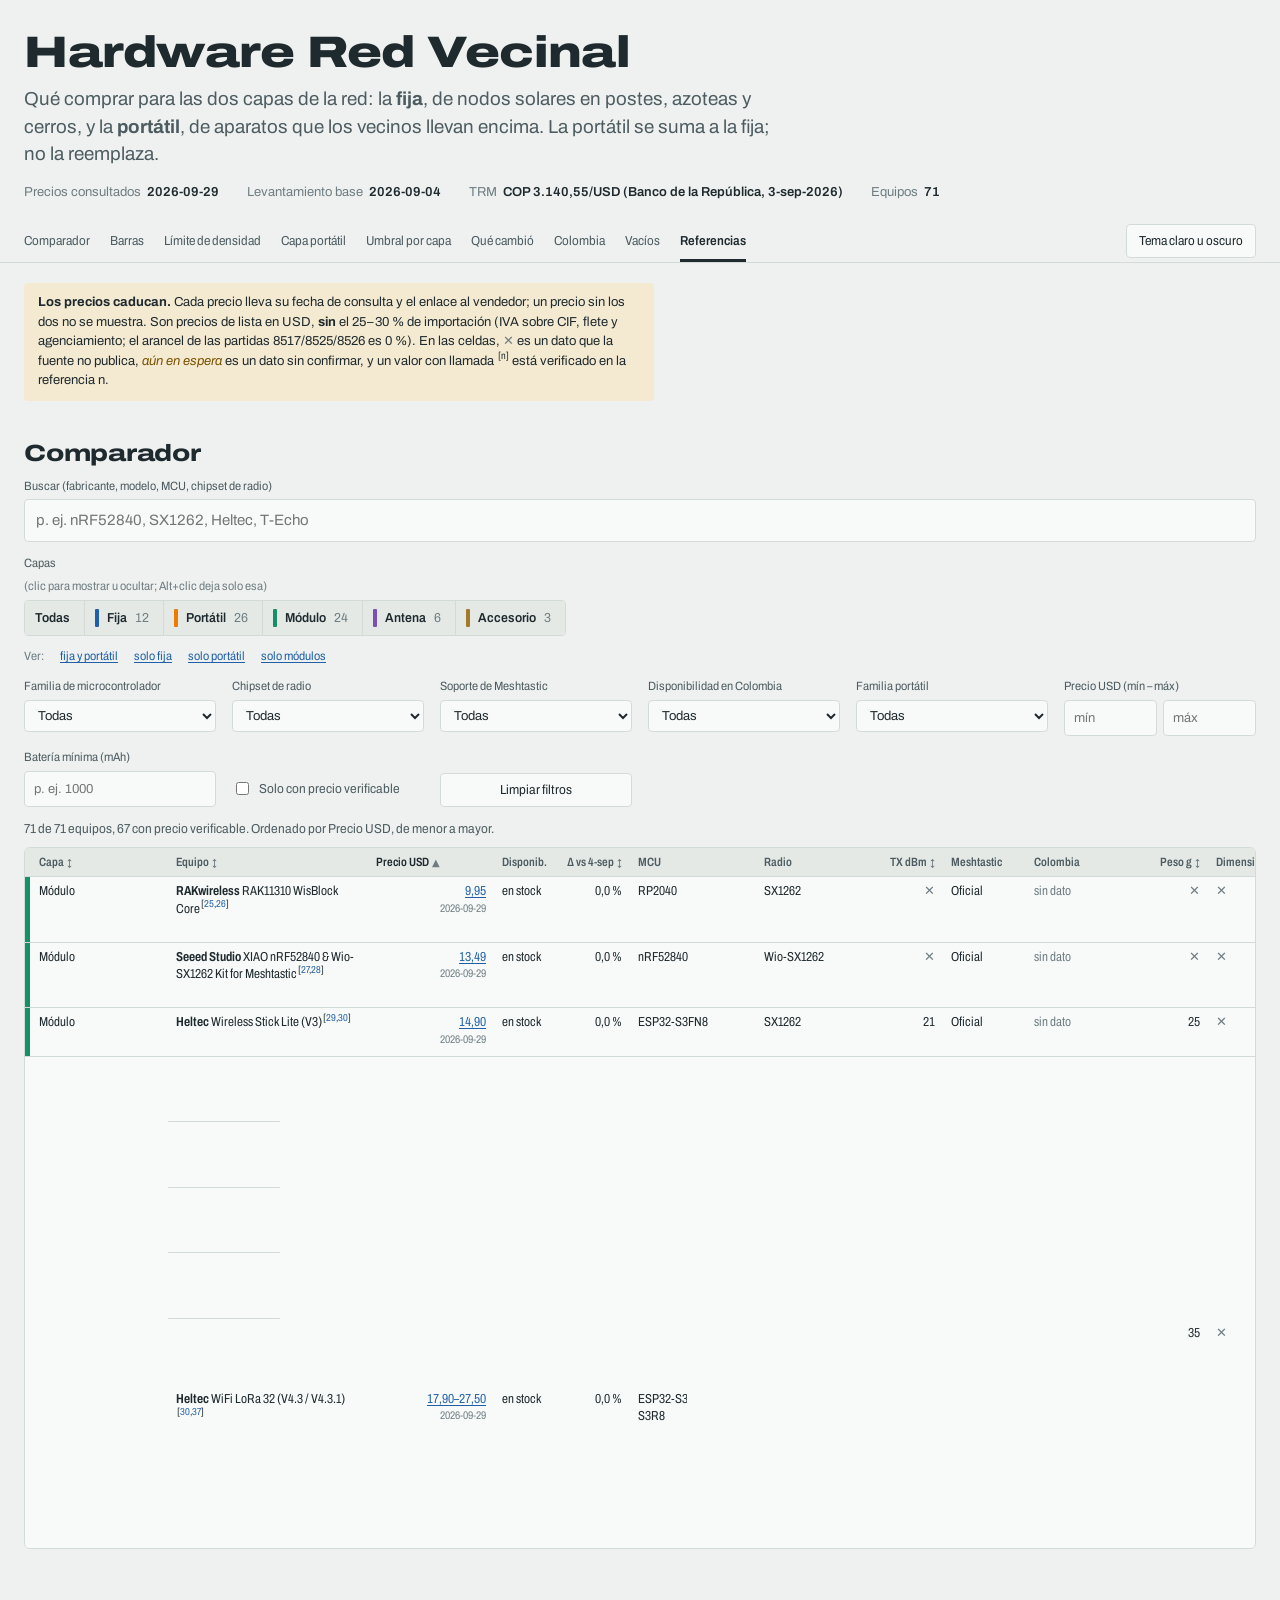
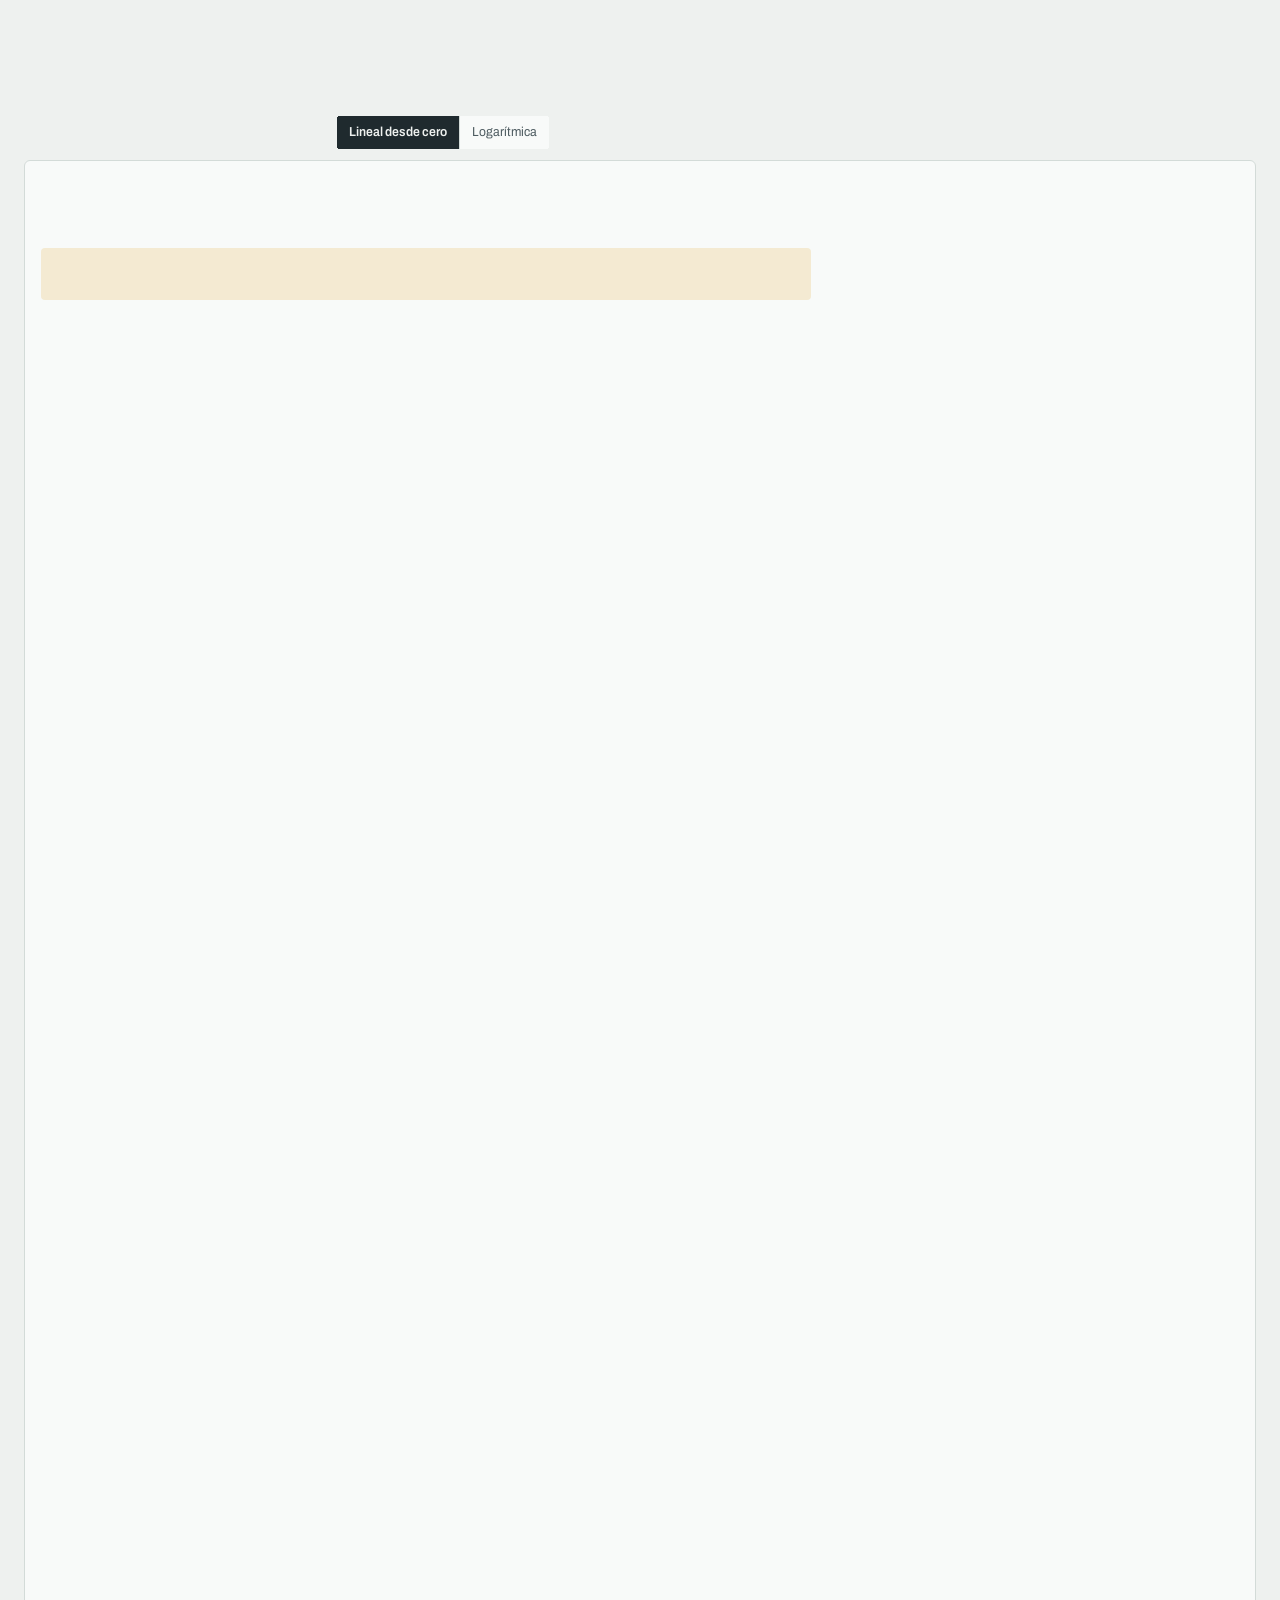
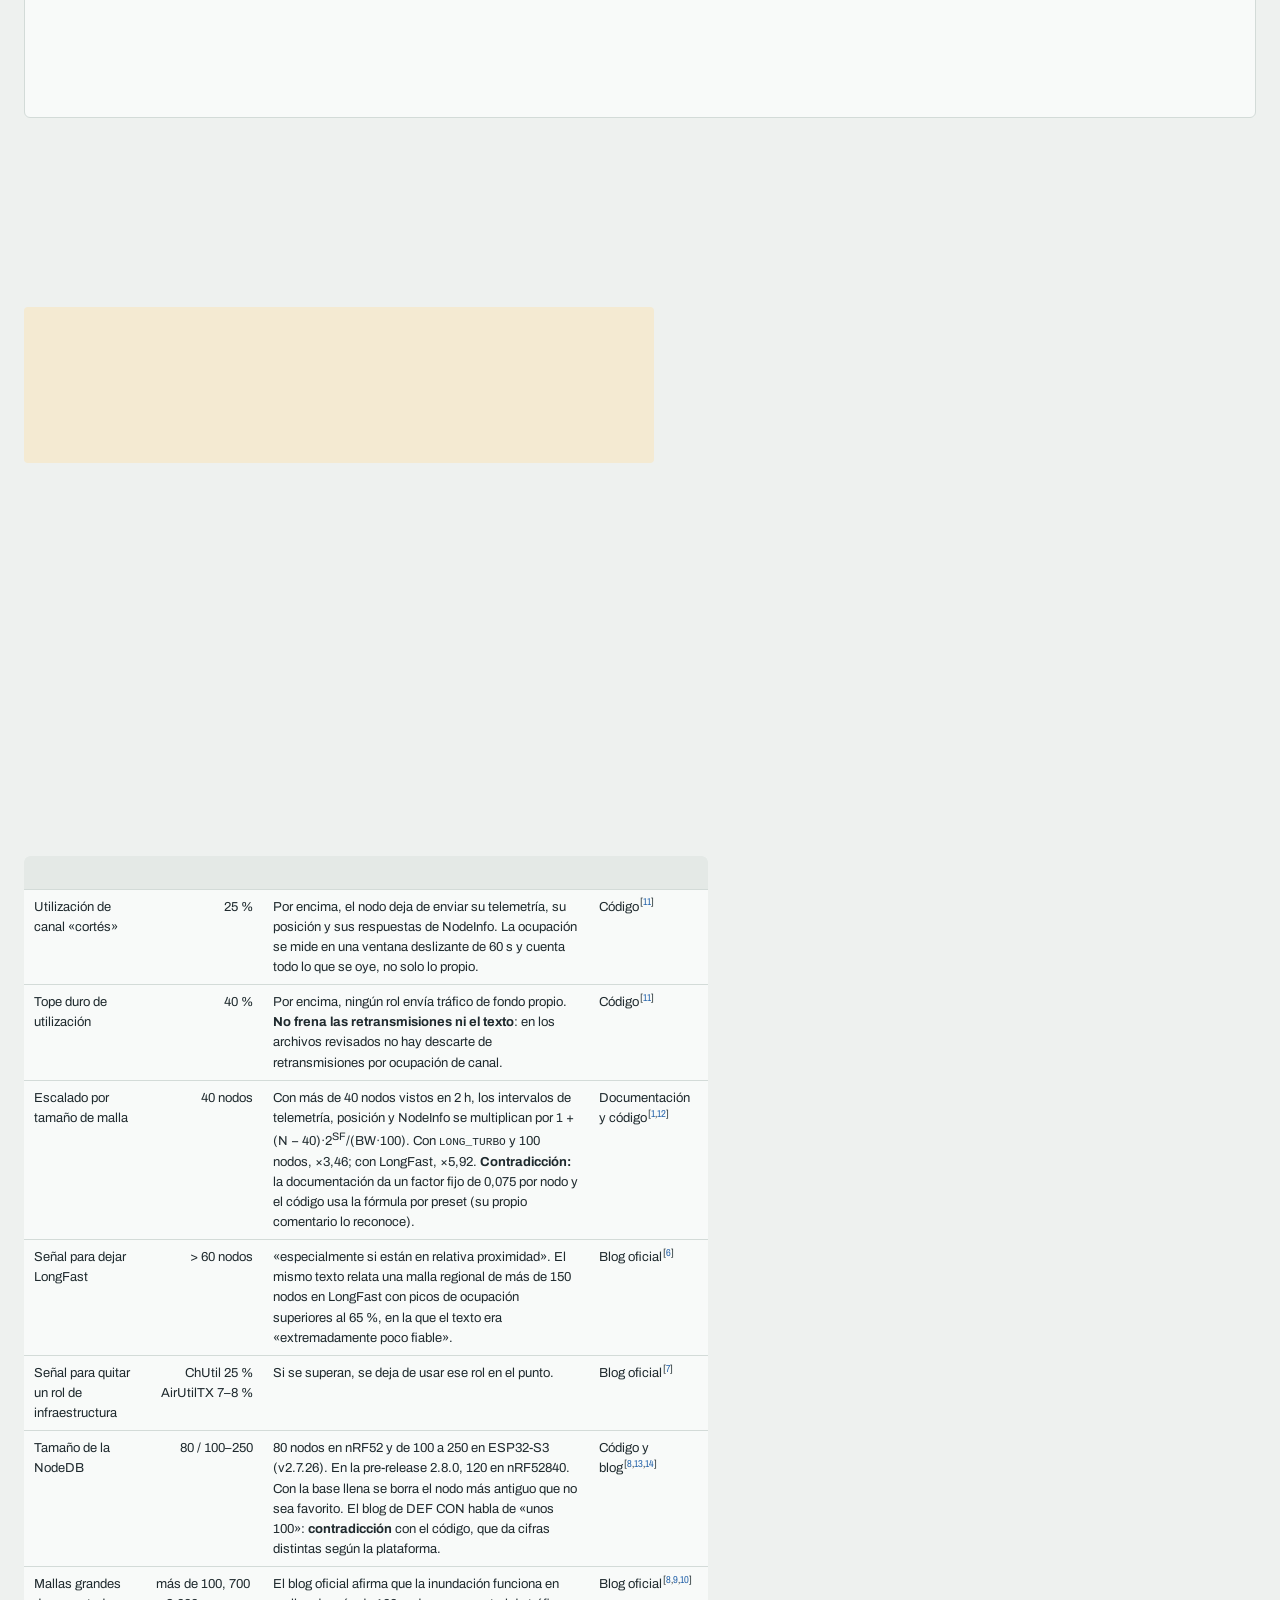
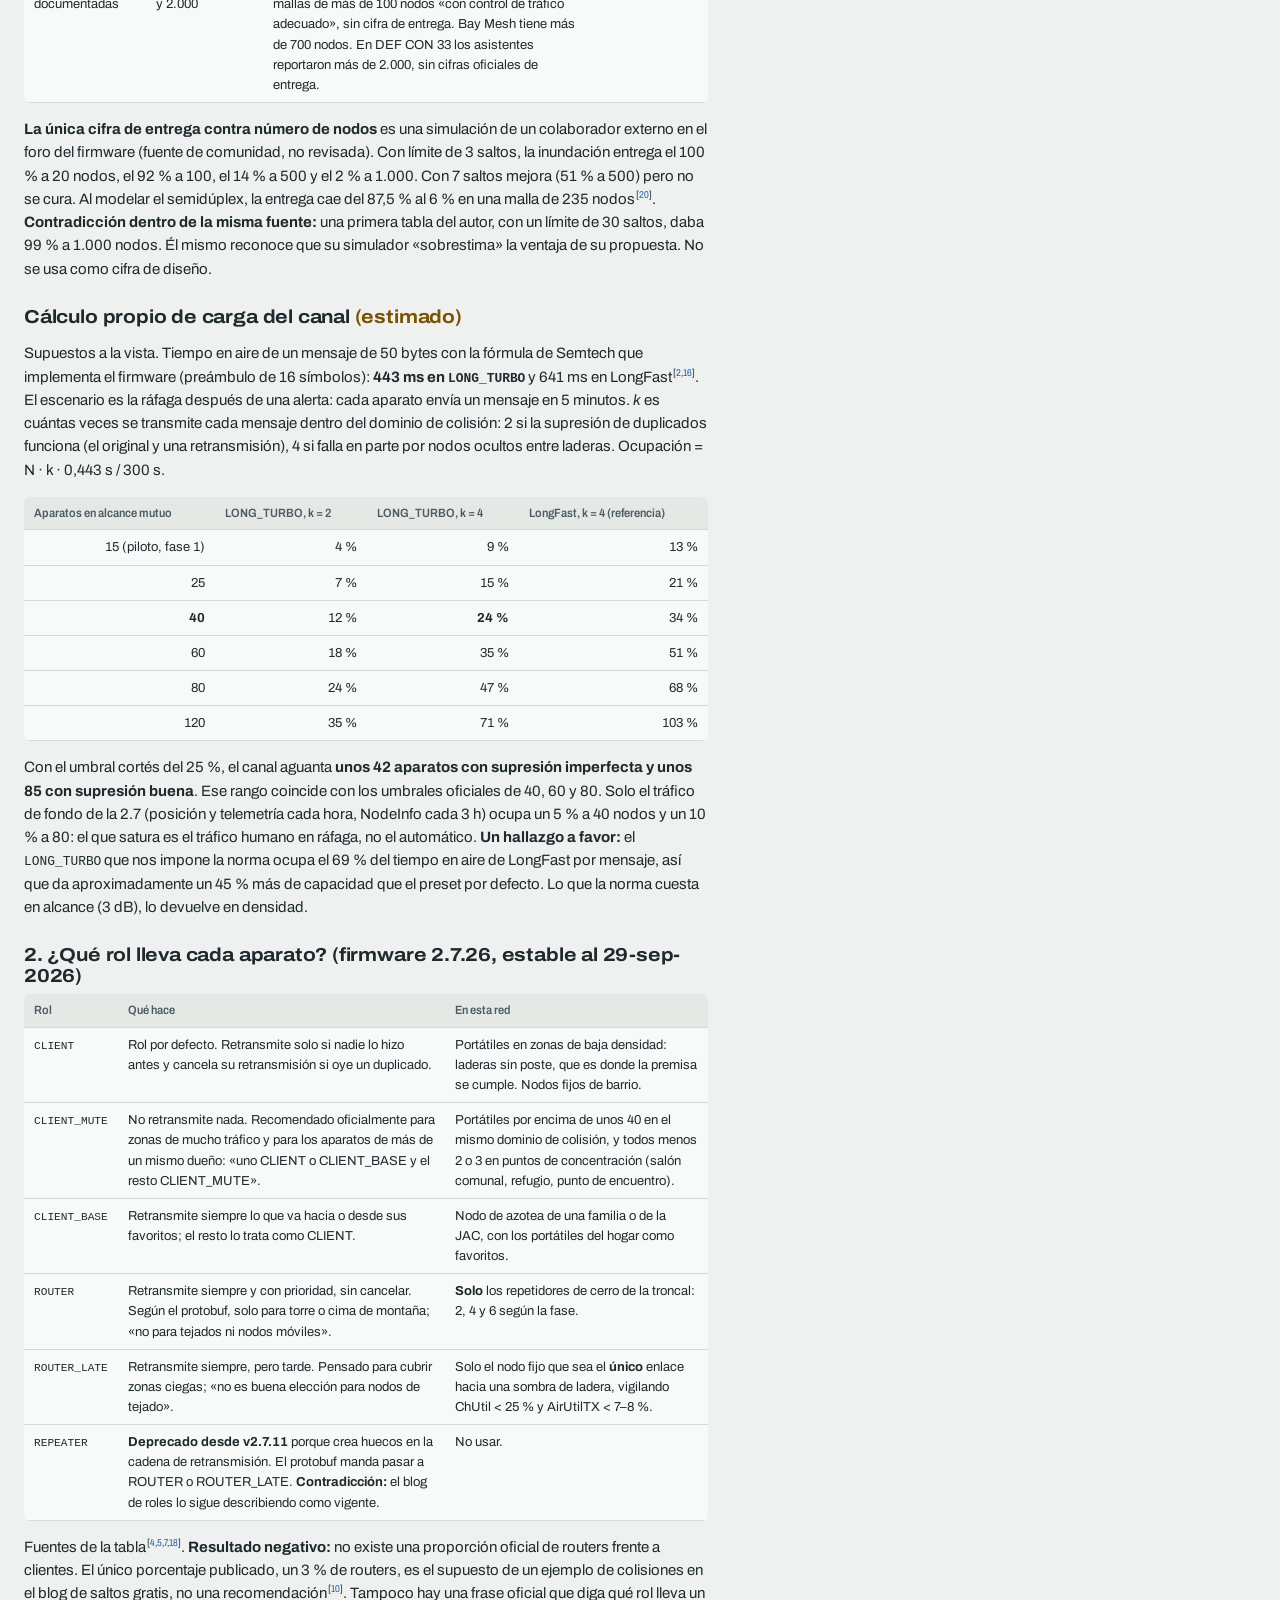
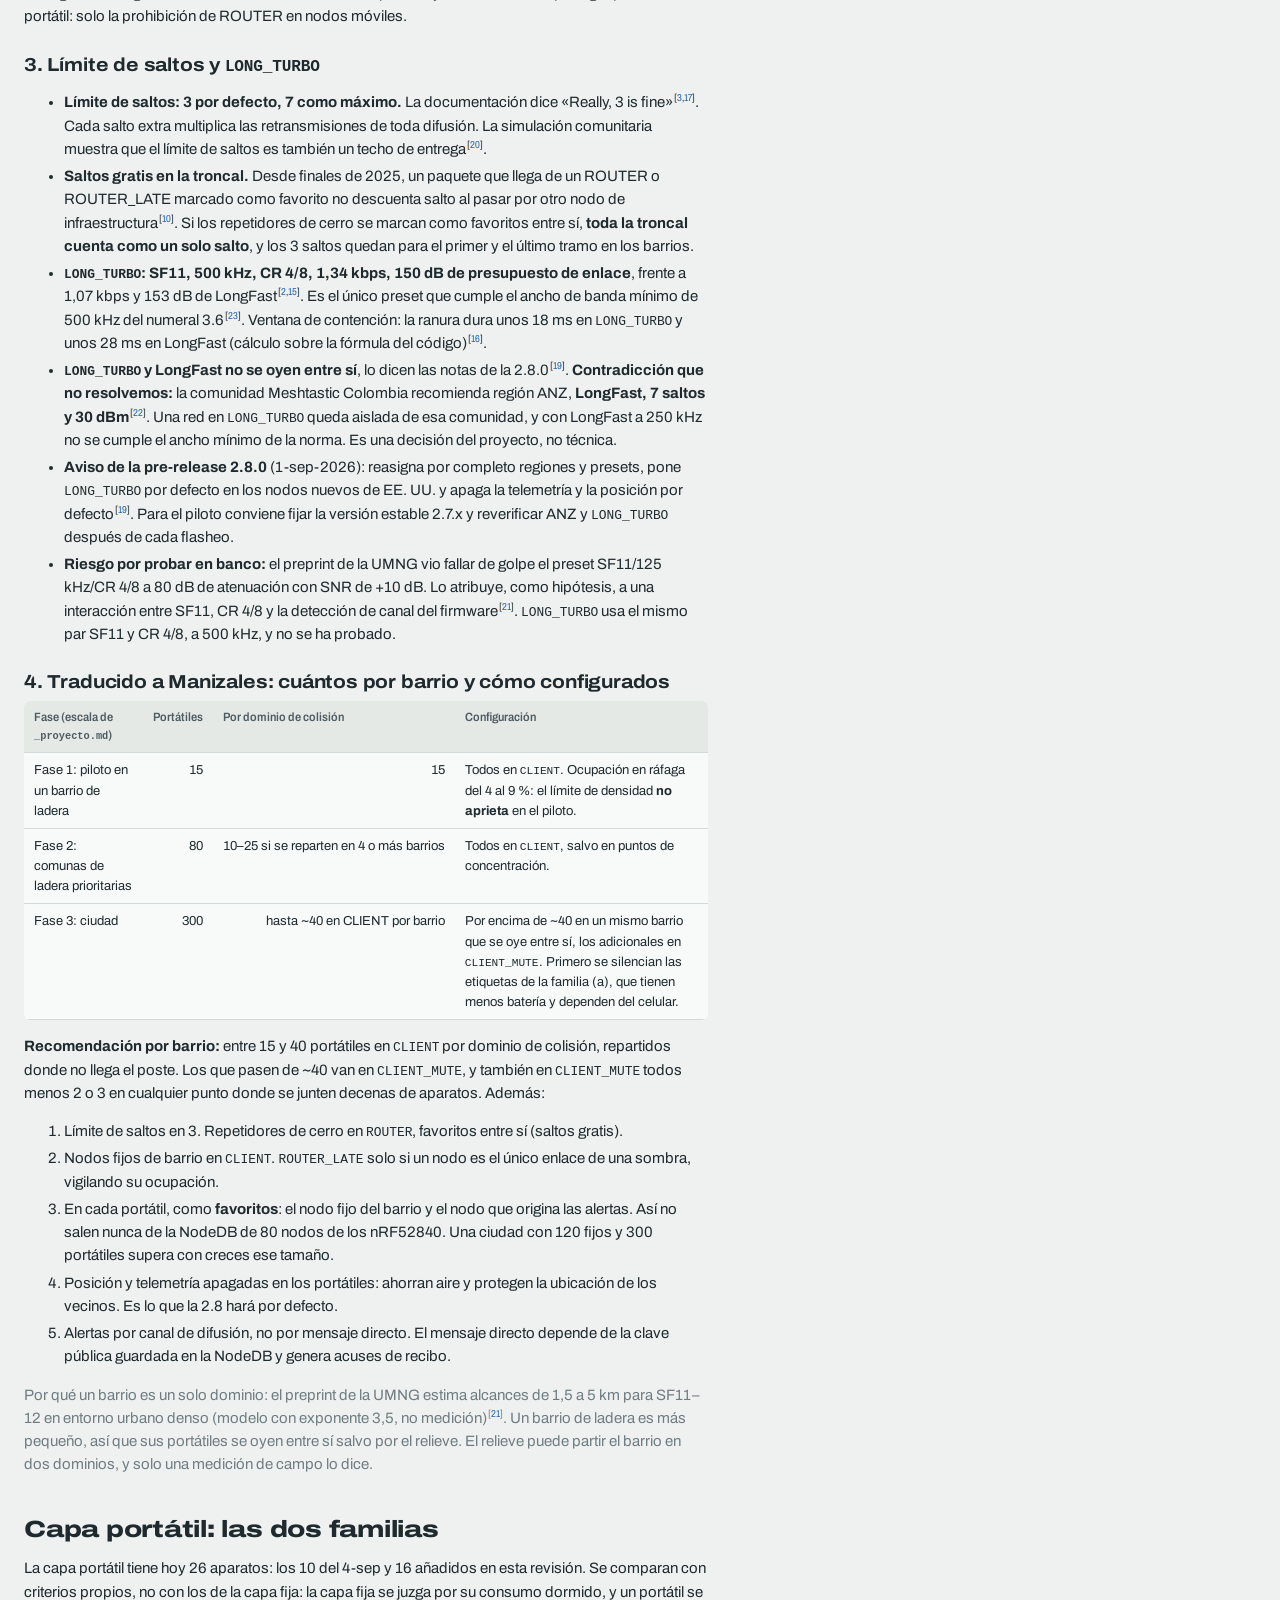
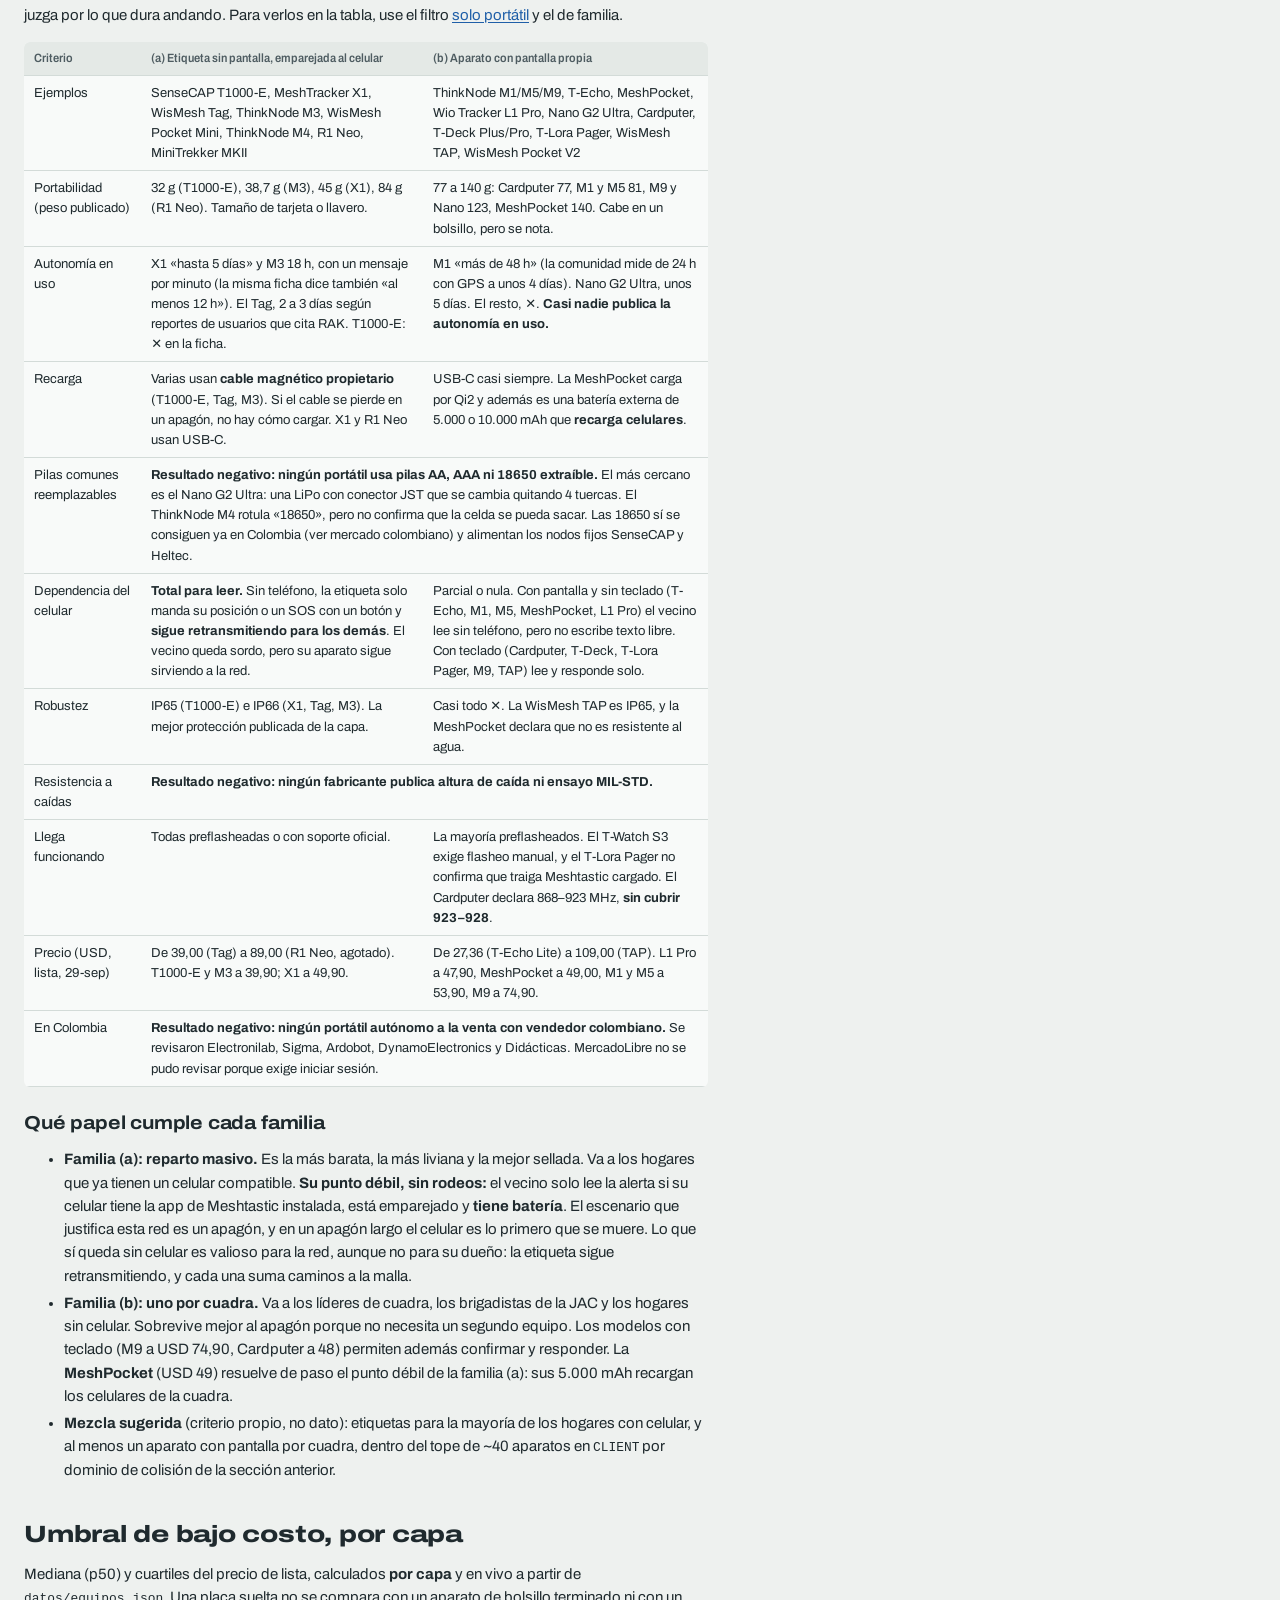
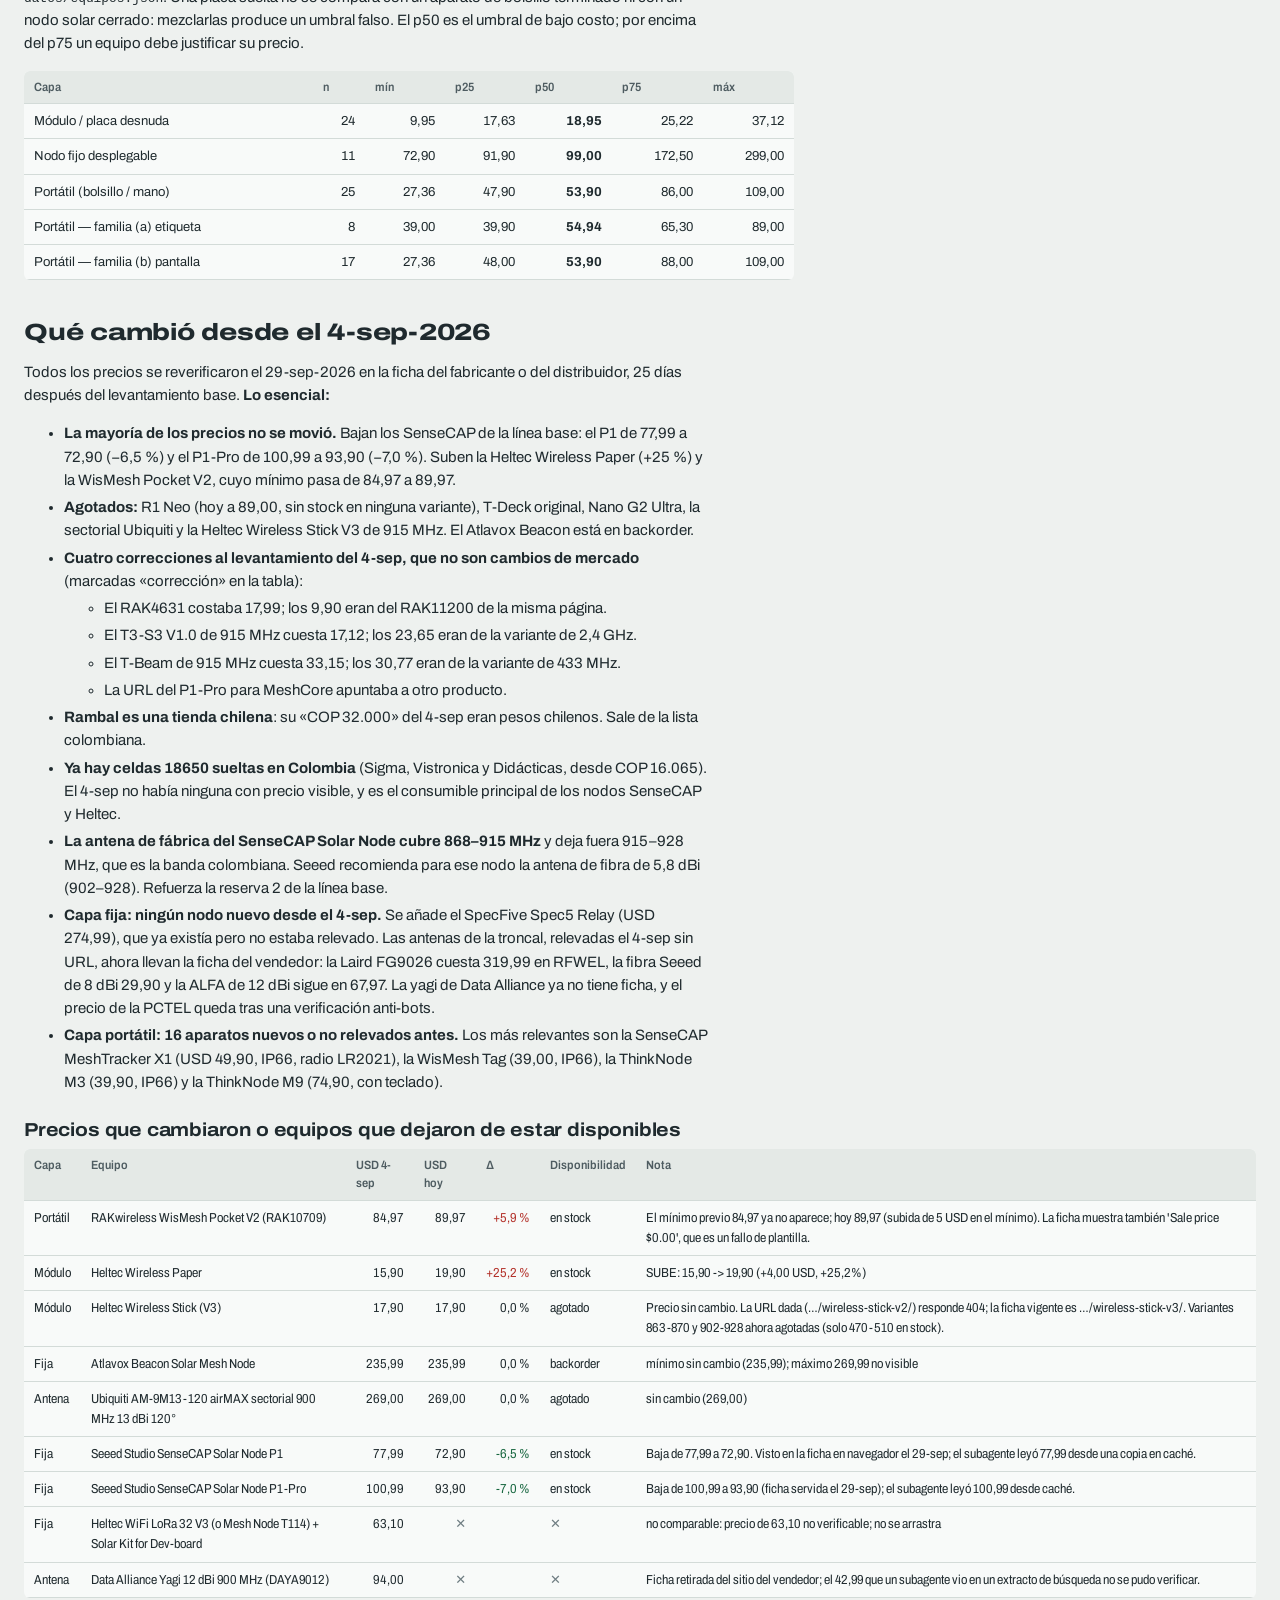
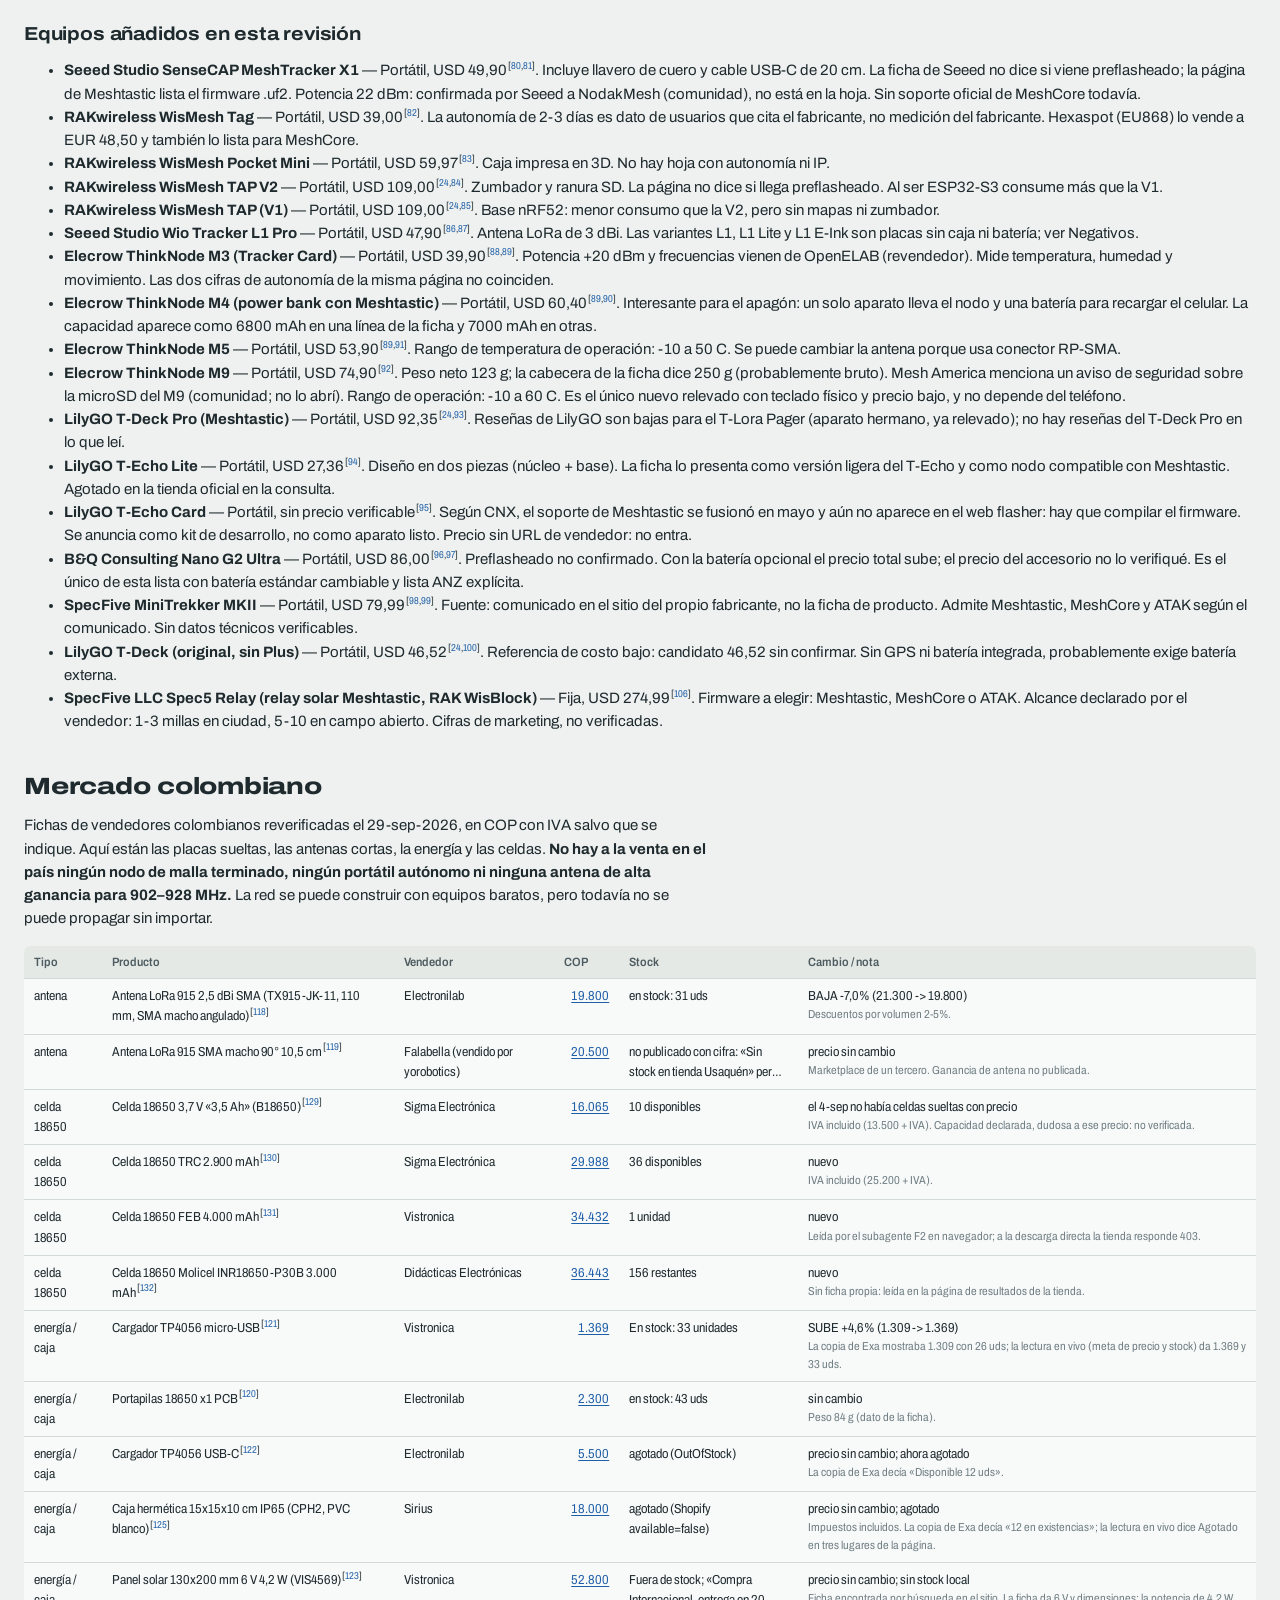
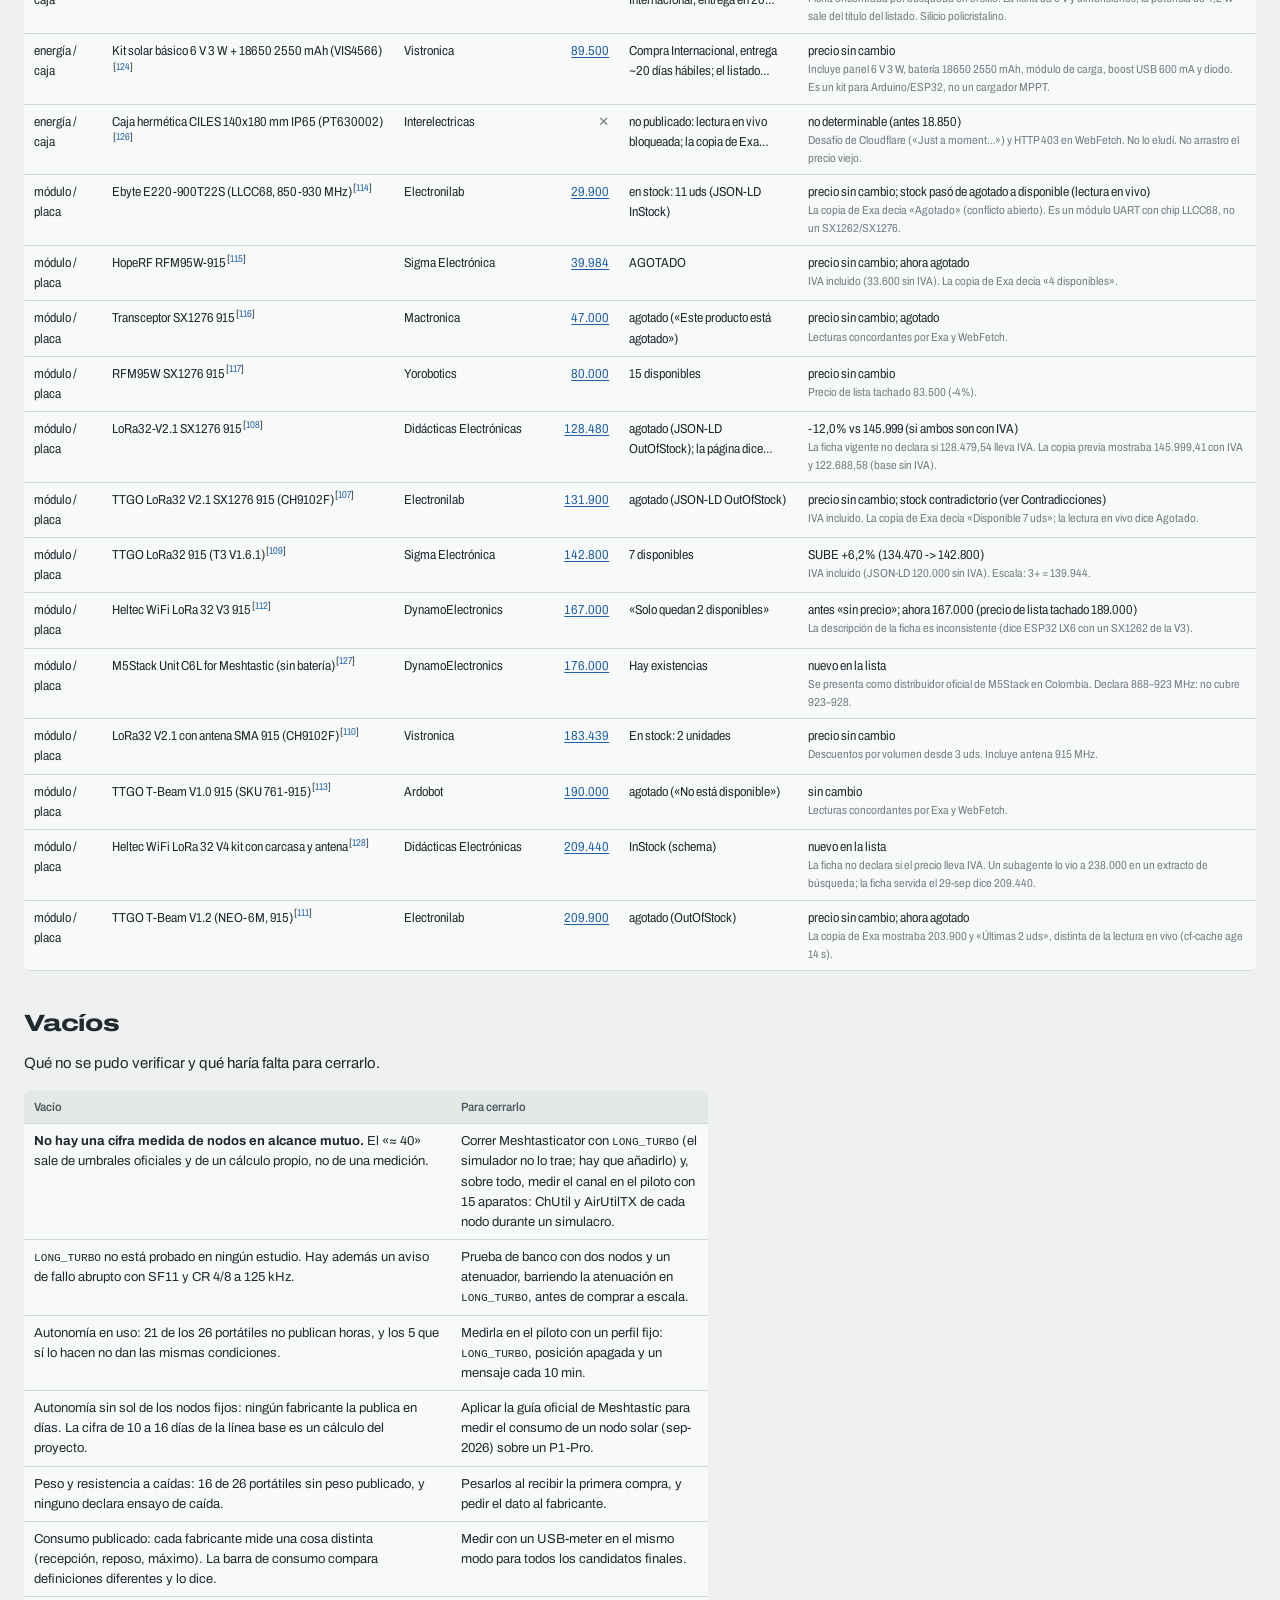
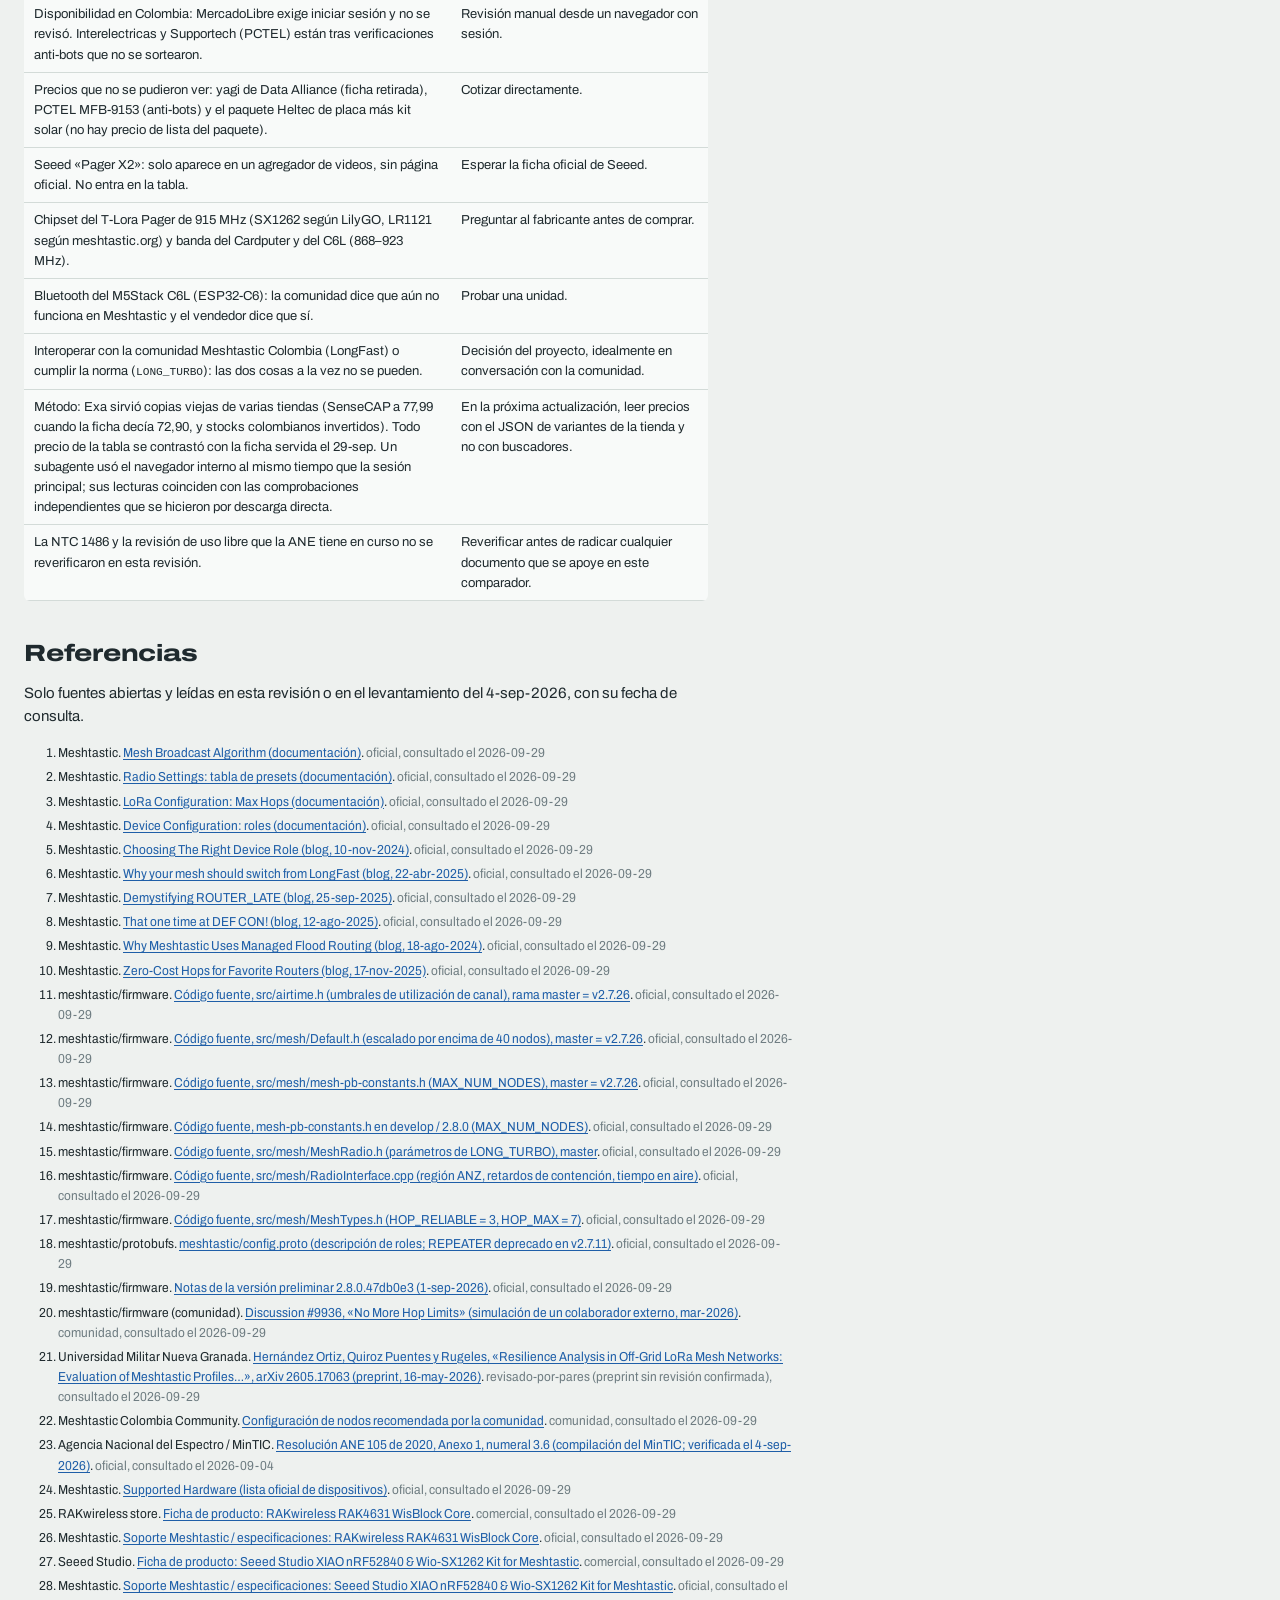
==== commit 23968d13: "Nuevo estilo visual «Ancho de banda» Una sola familia tipográfica de ancho variable (Archivo): títul" ====
--- a/index.html
+++ b/index.html
@@ -5,19 +5,22 @@
 <meta name="viewport" content="width=device-width, initial-scale=1">
 <title>Hardware Red Vecinal</title>
 <meta name="description" content="Comparador interno de hardware LoRa/Meshtastic para la Red Vecinal de Manizales: capa fija y capa portátil, con precios fechados y fuentes.">
-<link rel="stylesheet" href="assets/estilo.css?v=2026-09-29e">
+<link rel="preconnect" href="https://fonts.googleapis.com">
+<link rel="preconnect" href="https://fonts.gstatic.com" crossorigin>
+<link rel="stylesheet" href="https://fonts.googleapis.com/css2?family=Archivo:wdth,wght@62..125,100..900&display=swap">
+<link rel="stylesheet" href="assets/estilo.css?v=2026-09-30c">
 </head>
 <body>
 
 <header class="cabecera">
-  <h1>Hardware Red Vecinal LoRa — comparador</h1>
-  <p>Herramienta interna de AIThinkers para decidir la compra. Compara en una sola tabla la <b>capa fija</b> (nodos solares en postes y azoteas, troncal entre cerros) y la <b>capa portátil</b> (aparatos que llevan los vecinos encima). Las dos capas conviven: la portátil se suma a la fija, no la reemplaza.</p>
-  <div class="meta-linea">
-    <span>Precios consultados: <b id="meta-fecha">—</b></span>
-    <span>Levantamiento base: <b id="meta-base">—</b></span>
-    <span>TRM de referencia: <b id="meta-trm">—</b></span>
-    <span>Equipos: <b id="meta-n">—</b></span>
-  </div>
+  <h1>Hardware Red Vecinal</h1>
+  <p class="proposito">Qué comprar para las dos capas de la red: la <b>fija</b>, de nodos solares en postes, azoteas y cerros, y la <b>portátil</b>, de aparatos que los vecinos llevan encima. La portátil se suma a la fija; no la reemplaza.</p>
+  <dl class="meta">
+    <div><dt>Precios consultados</dt><dd id="meta-fecha">—</dd></div>
+    <div><dt>Levantamiento base</dt><dd id="meta-base">—</dd></div>
+    <div><dt>TRM</dt><dd id="meta-trm">—</dd></div>
+    <div><dt>Equipos</dt><dd id="meta-n">—</dd></div>
+  </dl>
 </header>
 
 <nav class="secciones" aria-label="Secciones">
@@ -30,12 +33,12 @@
   <a href="#colombia-sec">Colombia</a>
   <a href="#vacios">Vacíos</a>
   <a href="#referencias">Referencias</a>
-  <button class="boton tema-btn" id="tema" type="button" title="Cambiar tema claro/oscuro">Tema</button>
+  <button class="boton tema-btn" id="tema" type="button">Tema claro u oscuro</button>
 </nav>
 
 <main>
   <div class="aviso" id="carga-error" style="display:none"></div>
-  <div class="aviso"><b>Los precios caducan.</b> Cada precio lleva su fecha de consulta y el enlace al vendedor; un precio sin los dos no se muestra. Son precios de lista en USD, <b>sin</b> el 25–30 % de importación (IVA sobre CIF, flete y agenciamiento; el arancel de las partidas 8517/8525/8526 es 0 %). Convención de celdas: <span class="ausente">✕</span> dato no publicado por la fuente · <span class="espera">aún en espera</span> dato sin confirmar · valor con llamada <span class="llamada">[n]</span> a las referencias.</div>
+  <div class="aviso"><b>Los precios caducan.</b> Cada precio lleva su fecha de consulta y el enlace al vendedor; un precio sin los dos no se muestra. Son precios de lista en USD, <b>sin</b> el 25–30 % de importación (IVA sobre CIF, flete y agenciamiento; el arancel de las partidas 8517/8525/8526 es 0 %). En las celdas, <span class="ausente">✕</span> es un dato que la fuente no publica, <span class="espera">aún en espera</span> es un dato sin confirmar, y un valor con llamada <span class="llamada">[n]</span> está verificado en la referencia n.</div>
 
   <!-- ================= COMPARADOR ================= -->
   <section class="bloque" id="comparador">
@@ -44,13 +47,13 @@
       <label class="campo ancho">Buscar (fabricante, modelo, MCU, chipset de radio)
         <input type="search" id="f-texto" placeholder="p. ej. nRF52840, SX1262, Heltec, T-Echo" autocomplete="off">
       </label>
-      <div class="campo ancho" style="font-size:12px;color:var(--texto-2)">Capa <span class="ausente">(clic alterna; Alt+clic deja solo esa)</span>
-        <div class="chips" id="f-capas" style="margin-top:3px"></div>
-        <div class="chips" style="margin-top:4px">
-          <button class="chip" type="button" data-solo="fija">Solo fija</button>
-          <button class="chip" type="button" data-solo="portatil">Solo portátil</button>
-          <button class="chip" type="button" data-solo="fija,portatil">Fija + portátil</button>
-          <button class="chip" type="button" data-solo="modulo">Solo módulos</button>
+      <div class="campo ancho">Capas <span class="ausente">(clic para mostrar u ocultar; Alt+clic deja solo esa)</span>
+        <div class="capas" id="f-capas" role="group" aria-label="Capas"></div>
+        <div class="atajos">Ver:
+          <button class="atajo" type="button" data-solo="fija,portatil">fija y portátil</button>
+          <button class="atajo" type="button" data-solo="fija">solo fija</button>
+          <button class="atajo" type="button" data-solo="portatil">solo portátil</button>
+          <button class="atajo" type="button" data-solo="modulo">solo módulos</button>
         </div>
       </div>
       <label class="campo">Familia de microcontrolador<select id="f-mcu"></select></label>
@@ -62,7 +65,7 @@
         <span class="rango"><input type="number" id="f-pmin" min="0" step="1" placeholder="mín"><input type="number" id="f-pmax" min="0" step="1" placeholder="máx"></span>
       </label>
       <label class="campo">Batería mínima (mAh)<input type="number" id="f-bat" min="0" step="100" placeholder="p. ej. 1000"></label>
-      <label class="campo" style="flex-direction:row;align-items:center;gap:6px;margin-top:16px"><input type="checkbox" id="f-conprecio"> Solo con precio verificable</label>
+      <label class="campo check"><input type="checkbox" id="f-conprecio"> Solo con precio verificable</label>
       <div class="campo" style="justify-content:flex-end"><button class="boton" type="button" id="f-limpiar">Limpiar filtros</button></div>
     </div>
     <div class="resumen-filtro" id="resumen-filtro"></div>
@@ -80,10 +83,9 @@
     <h2>Barras comparativas</h2>
     <p class="prosa">Las barras usan el mismo filtro que la tabla. Cambie de magnitud y de escala; la figura declara siempre qué escala usa.</p>
     <div class="barras-controles">
-      <label class="grupo">Magnitud <select id="b-metrica" style="width:auto"></select></label>
+      <label class="grupo">Magnitud <select id="b-metrica"></select></label>
       <span class="grupo">Escala
-        <button class="chip" type="button" data-escala="lineal" aria-pressed="true">Lineal desde cero</button>
-        <button class="chip" type="button" data-escala="log" aria-pressed="false">Logarítmica</button>
+        <span class="seg"><button type="button" data-escala="lineal" aria-pressed="true">Lineal desde cero</button><button type="button" data-escala="log" aria-pressed="false">Logarítmica</button></span>
       </span>
     </div>
     <figure class="figura" style="margin:0">
@@ -104,11 +106,26 @@
 
       <div class="aviso"><b>Resultado negativo, primero.</b> No existe ninguna medición ni simulación revisada por pares que diga cuántos nodos Meshtastic en alcance mutuo aguanta el canal. El único preprint que mide perfiles de Meshtastic en 915 MHz (Universidad Militar Nueva Granada, mayo de 2026) mide enlaces punto a punto, no prueba <code>LONG_TURBO</code> y deja la escalabilidad de la inundación como trabajo futuro<span data-ref="arxiv-umng"></span>. Meshtastic tampoco publica un tope de nodos por dominio de colisión<span data-ref="mt-meshalgo mt-blog-flood"></span>. El número de abajo sale de la <b>convergencia de tres umbrales oficiales</b> y de un cálculo propio de carga del canal. Es una cifra de diseño, no una medición.</div>
 
-      <h3>El número</h3>
-      <div>
-        <div class="cifra-clave"><span class="n">≈ 40</span><span class="d">aparatos que retransmiten por dominio de colisión. A partir de ahí el firmware empieza a espaciar su propio tráfico de fondo, y una ráfaga de mensajes en una emergencia lleva el canal al 25 % de ocupación.</span></div>
-        <div class="cifra-clave"><span class="n">60–85</span><span class="d">zona de degradación. La documentación oficial aconseja abandonar LongFast por encima de 60 nodos próximos; con <code>LONG_TURBO</code> y buena supresión, el canal llega al 25 % hacia los 85.</span></div>
-        <div class="cifra-clave"><span class="n">80</span><span class="d">nodos que un aparato nRF52840 puede recordar en la versión estable 2.7.26. Más allá, olvida los más antiguos (casi todos los portátiles son nRF52840).</span></div>
+      <div class="regla">
+        <div class="cifra"><span class="n">≈ 40</span><p>aparatos que retransmiten por <b>dominio de colisión</b> es la cifra de diseño. Por encima, el canal se degrada; pasados unos 85, se satura en una ráfaga de emergencia. Los umbrales vienen del firmware, del blog oficial y del cálculo de carga de abajo.</p></div>
+        <div class="lienzo"><svg viewBox="0 0 900 128" role="img" aria-labelledby="regla-t regla-d" style="color:var(--pizarra)">
+          <title id="regla-t">Regla de densidad de 0 a 120 aparatos en alcance mutuo</title>
+          <desc id="regla-d">Hasta 40 el canal cabe; de 40 a 85 se degrada; por encima de 85 se satura. Marcas en 40, 60, 80 y 85.</desc>
+          <rect x="40" y="40" width="280" height="26" style="fill:var(--zona-ok)"/>
+          <rect x="320" y="40" width="315" height="26" style="fill:var(--zona-media)"/>
+          <rect x="635" y="40" width="245" height="26" style="fill:var(--zona-alta)"/>
+          <text x="54" y="58" font-size="12.5" font-weight="600">cabe</text>
+          <text x="334" y="58" font-size="12.5" font-weight="600">se degrada</text>
+          <text x="649" y="58" font-size="12.5" font-weight="600">se satura</text>
+          <line x1="145" y1="66" x2="145" y2="76" stroke="currentColor"/><text x="145" y="89" font-size="12" text-anchor="middle">piloto: 15</text>
+          <line x1="320" y1="18" x2="320" y2="66" stroke="currentColor" stroke-width="1.5"/><text x="325" y="14" font-size="12.5" text-anchor="start">40: el firmware empieza a espaciar su tráfico de fondo</text>
+          <line x1="460" y1="34" x2="460" y2="66" stroke="currentColor" stroke-width="1.5"/><text x="465" y="30" font-size="12.5" text-anchor="start">60: el blog oficial aconseja dejar LongFast</text>
+          <line x1="600" y1="40" x2="600" y2="80" stroke="currentColor" stroke-width="1.5"/><text x="595" y="89" font-size="12.5" text-anchor="end">80: se llena la NodeDB de un nRF52840</text>
+          <line x1="635" y1="40" x2="635" y2="96" stroke="currentColor" stroke-width="1.5"/><text x="640" y="105" font-size="12.5">85: canal al 25 % con buena supresión</text>
+          <line x1="40" y1="66" x2="880" y2="66" stroke="currentColor" stroke-opacity=".35"/>
+          <text x="40" y="124" font-size="11" text-anchor="middle" style="fill:var(--pizarra-3)">0</text><text x="180" y="124" font-size="11" text-anchor="middle" style="fill:var(--pizarra-3)">20</text><text x="320" y="124" font-size="11" text-anchor="middle" style="fill:var(--pizarra-3)">40</text><text x="460" y="124" font-size="11" text-anchor="middle" style="fill:var(--pizarra-3)">60</text><text x="600" y="124" font-size="11" text-anchor="middle" style="fill:var(--pizarra-3)">80</text><text x="740" y="124" font-size="11" text-anchor="middle" style="fill:var(--pizarra-3)">100</text><text x="880" y="124" font-size="11" text-anchor="middle" style="fill:var(--pizarra-3)">120</text>
+        </svg></div>
+        <p class="pie">Aparatos en alcance mutuo, escala lineal desde cero. Las zonas combinan umbrales oficiales (40, 60, 80) y el cálculo propio de ocupación (85), que es una estimación.</p>
       </div>
 
       <h3>1. ¿Cuántos nodos aguanta el canal? Lo que sí está publicado</h3>
@@ -121,7 +138,7 @@
           <tr><td>Señal para dejar LongFast</td><td class="num">&gt; 60 nodos</td><td>«especialmente si están en relativa proximidad». El mismo texto relata una malla regional de más de 150 nodos en LongFast con picos de ocupación superiores al 65 %, en la que el texto era «extremadamente poco fiable».</td><td>Blog oficial<span data-ref="mt-blog-longfast"></span></td></tr>
           <tr><td>Señal para quitar un rol de infraestructura</td><td class="num">ChUtil 25 %<br>AirUtilTX 7–8 %</td><td>Si se superan, se deja de usar ese rol en el punto.</td><td>Blog oficial<span data-ref="mt-blog-routerlate"></span></td></tr>
           <tr><td>Tamaño de la NodeDB</td><td class="num">80 / 100–250</td><td>80 nodos en nRF52 y de 100 a 250 en ESP32-S3 (v2.7.26). En la pre-release 2.8.0, 120 en nRF52840. Con la base llena se borra el nodo más antiguo que no sea favorito. El blog de DEF CON habla de «unos 100»: <b>contradicción</b> con el código, que da cifras distintas según la plataforma.</td><td>Código y blog<span data-ref="fw-pbconst fw-pbconst-dev mt-blog-defcon"></span></td></tr>
-          <tr><td>Mallas grandes documentadas</td><td>&gt; 100 · &gt; 700 · &gt; 2.000</td><td>El blog oficial afirma que la inundación funciona en mallas de más de 100 nodos «con control de tráfico adecuado», sin cifra de entrega. Bay Mesh tiene más de 700 nodos. En DEF CON 33 los asistentes reportaron más de 2.000, sin cifras oficiales de entrega.</td><td>Blog oficial<span data-ref="mt-blog-flood mt-blog-zerocost mt-blog-defcon"></span></td></tr>
+          <tr><td>Mallas grandes documentadas</td><td>más de 100, 700 y 2.000</td><td>El blog oficial afirma que la inundación funciona en mallas de más de 100 nodos «con control de tráfico adecuado», sin cifra de entrega. Bay Mesh tiene más de 700 nodos. En DEF CON 33 los asistentes reportaron más de 2.000, sin cifras oficiales de entrega.</td><td>Blog oficial<span data-ref="mt-blog-flood mt-blog-zerocost mt-blog-defcon"></span></td></tr>
         </tbody>
       </table>
 
@@ -170,9 +187,9 @@
       <table class="simple">
         <thead><tr><th>Fase (escala de <code>_proyecto.md</code>)</th><th>Portátiles</th><th>Por dominio de colisión</th><th>Configuración</th></tr></thead>
         <tbody>
-          <tr><td>1 · piloto en un barrio de ladera</td><td class="num">15</td><td class="num">15</td><td>Todos en <code>CLIENT</code>. Ocupación en ráfaga del 4 al 9 %: el límite de densidad <b>no aprieta</b> en el piloto.</td></tr>
-          <tr><td>2 · comunas de ladera prioritarias</td><td class="num">80</td><td class="num">10–25 si se reparten en 4 o más barrios</td><td>Todos en <code>CLIENT</code>, salvo en puntos de concentración.</td></tr>
-          <tr><td>3 · ciudad</td><td class="num">300</td><td class="num">hasta ~40 en CLIENT por barrio</td><td>Por encima de ~40 en un mismo barrio que se oye entre sí, los adicionales en <code>CLIENT_MUTE</code>. Primero se silencian las etiquetas de la familia (a), que tienen menos batería y dependen del celular.</td></tr>
+          <tr><td>Fase 1: piloto en un barrio de ladera</td><td class="num">15</td><td class="num">15</td><td>Todos en <code>CLIENT</code>. Ocupación en ráfaga del 4 al 9 %: el límite de densidad <b>no aprieta</b> en el piloto.</td></tr>
+          <tr><td>Fase 2: comunas de ladera prioritarias</td><td class="num">80</td><td class="num">10–25 si se reparten en 4 o más barrios</td><td>Todos en <code>CLIENT</code>, salvo en puntos de concentración.</td></tr>
+          <tr><td>Fase 3: ciudad</td><td class="num">300</td><td class="num">hasta ~40 en CLIENT por barrio</td><td>Por encima de ~40 en un mismo barrio que se oye entre sí, los adicionales en <code>CLIENT_MUTE</code>. Primero se silencian las etiquetas de la familia (a), que tienen menos batería y dependen del celular.</td></tr>
         </tbody>
       </table>
       <p><b>Recomendación por barrio:</b> entre 15 y 40 portátiles en <code>CLIENT</code> por dominio de colisión, repartidos donde no llega el poste. Los que pasen de ~40 van en <code>CLIENT_MUTE</code>, y también en <code>CLIENT_MUTE</code> todos menos 2 o 3 en cualquier punto donde se junten decenas de aparatos. Además:</p>
@@ -191,7 +208,7 @@
   <section class="bloque" id="portatil">
     <h2>Capa portátil: las dos familias</h2>
     <div class="prosa" id="portatil-cuerpo">
-      <p>La capa portátil tiene hoy 26 aparatos: los 10 del 4-sep y 16 añadidos en esta revisión. Se comparan con criterios propios, no con los de la capa fija: la capa fija se juzga por su consumo dormido, y un portátil se juzga por lo que dura andando. Para verlos en la tabla, use el filtro <button class="chip" type="button" data-solo="portatil">Solo portátil</button> y el de familia.</p>
+      <p>La capa portátil tiene hoy 26 aparatos: los 10 del 4-sep y 16 añadidos en esta revisión. Se comparan con criterios propios, no con los de la capa fija: la capa fija se juzga por su consumo dormido, y un portátil se juzga por lo que dura andando. Para verlos en la tabla, use el filtro <button class="atajo" type="button" data-solo="portatil">solo portátil</button> y el de familia.</p>
 
       <table class="simple">
         <thead><tr><th>Criterio</th><th>(a) Etiqueta sin pantalla, emparejada al celular</th><th>(b) Aparato con pantalla propia</th></tr></thead>
@@ -205,7 +222,7 @@
           <tr><td>Robustez</td><td>IP65 (T1000-E) e IP66 (X1, Tag, M3). La mejor protección publicada de la capa.</td><td>Casi todo ✕. La WisMesh TAP es IP65, y la MeshPocket declara que no es resistente al agua.</td></tr>
           <tr><td>Resistencia a caídas</td><td colspan="2"><b>Resultado negativo: ningún fabricante publica altura de caída ni ensayo MIL-STD.</b></td></tr>
           <tr><td>Llega funcionando</td><td>Todas preflasheadas o con soporte oficial.</td><td>La mayoría preflasheados. El T-Watch S3 exige flasheo manual, y el T-Lora Pager no confirma que traiga Meshtastic cargado. El Cardputer declara 868–923 MHz, <b>sin cubrir 923–928</b>.</td></tr>
-          <tr><td>Precio (USD, lista, 29-sep)</td><td>39,00 (Tag) · 39,90 (T1000-E, M3) · 49,90 (X1) · 59,97 · 60,40 · 79,99 · 89,00 (R1 Neo, agotado)</td><td>27,36 (T-Echo Lite) · 47,90 (L1 Pro) · 48,49 (T-Echo) · 49,00 (MeshPocket) · 53,90 (M1, M5) · 74,90 (M9) · … · 109,00 (TAP)</td></tr>
+          <tr><td>Precio (USD, lista, 29-sep)</td><td>De 39,00 (Tag) a 89,00 (R1 Neo, agotado). T1000-E y M3 a 39,90; X1 a 49,90.</td><td>De 27,36 (T-Echo Lite) a 109,00 (TAP). L1 Pro a 47,90, MeshPocket a 49,00, M1 y M5 a 53,90, M9 a 74,90.</td></tr>
           <tr><td>En Colombia</td><td colspan="2"><b>Resultado negativo: ningún portátil autónomo a la venta con vendedor colombiano.</b> Se revisaron Electronilab, Sigma, Ardobot, DynamoElectronics y Didácticas. MercadoLibre no se pudo revisar porque exige iniciar sesión.</td></tr>
         </tbody>
       </table>
@@ -307,7 +324,7 @@
 </main>
 
 <div class="tooltip" id="tooltip" role="tooltip"></div>
-<footer>Red Vecinal LoRa · Manizales, Caldas · AIThinkers. Datos en <code>datos/equipos.json</code>; ver README para actualizarlos. Esta página no detecta nada ni decide niveles de alerta: compara el hardware de la capa de entrega.</footer>
-<script src="assets/app.js?v=2026-09-29e"></script>
+<footer>Red Vecinal LoRa, Manizales (Caldas), AIThinkers. Datos en <code>datos/equipos.json</code>; ver README para actualizarlos. Esta página no detecta nada ni decide niveles de alerta: compara el hardware de la capa de entrega.</footer>
+<script src="assets/app.js?v=2026-09-30c"></script>
 </body>
 </html>
--- a/assets/estilo.css
+++ b/assets/estilo.css
@@ -1,261 +1,241 @@
 /* Comparador de hardware — Red Vecinal LoRa.
-   Herramienta interna: densidad de datos antes que ornamento. */
+   Dirección «Ancho de banda»: una sola familia de ancho variable (Archivo).
+   Títulos expandidos y pesados; datos condensados. Como LoRa: el mismo chirp,
+   distinto ancho de banda según lo que haya que llevar.
+   La identidad de cada capa es una franja de color que recorre filtros, filas y barras. */
 
 :root {
   color-scheme: light;
-  --fondo: #f6f6f4;
-  --superficie: #fcfcfb;
-  --superficie-2: #efefec;
-  --borde: #dcdbd6;
-  --texto: #121211;
-  --texto-2: #52514e;
-  --texto-3: #7a7974;
-  --acento: #2a78d6;
-  --aviso-fondo: #fff4d6;
-  --aviso-borde: #eda100;
-  --peligro: #b3261e;
-  --ok: #1d6b36;
-  /* Series por capa: orden fijo del set categórico de referencia. */
-  --capa-fija: #2a78d6;
-  --capa-portatil: #eb6834;
-  --capa-modulo: #1baf7a;
-  --capa-antena: #4a3aa7;
-  --capa-accesorio: #7a7974;
-  --p50: #121211;
-  --mono: ui-monospace, "SF Mono", Menlo, Consolas, monospace;
-  --sans: -apple-system, BlinkMacSystemFont, "Segoe UI", Roboto, "Helvetica Neue", Arial, sans-serif;
+  --niebla: #eef1ef;          /* fondo: gris verdoso frío de la niebla de Manizales */
+  --superficie: #f8faf9;
+  --superficie-2: #e4e9e6;
+  --linea: #d3dbd8;
+  --pizarra: #1f2a2e;         /* tinta */
+  --pizarra-2: #4e5c61;
+  --pizarra-3: #6f7d82;
+  --enlace: #1f5fa8;
+  --alerta: #b3312a;
+  --espera: #7a5200;
+  --ok: #17663f;
+  --aviso-fondo: #f4ead2;
+  /* Capas: validadas con dataviz/validate_palette.js (modo claro, superficie #F8FAF9). */
+  --capa-fija: #1f5fa8;
+  --capa-portatil: #ee7b00;
+  --capa-modulo: #159068;
+  --capa-antena: #7b4fb8;
+  --capa-accesorio: #a5782a;
+  --zona-ok: #d7e7df;
+  --zona-media: #f2e2c4;
+  --zona-alta: #efcfcb;
+
+  --f: "Archivo", "Arial Narrow", system-ui, sans-serif;
+  --mono: ui-monospace, "SF Mono", Menlo, monospace;
+  /* Escala tipográfica ~1,25 sobre 15 px */
+  --t-xs: 12px; --t-s: 13px; --t-m: 15px; --t-l: 18.75px; --t-xl: 23.5px; --t-xxl: 44px;
 }
 
 @media (prefers-color-scheme: dark) {
   :root:where(:not([data-theme="light"])) {
     color-scheme: dark;
-    --fondo: #121211;
-    --superficie: #1a1a19;
-    --superficie-2: #242422;
-    --borde: #3a3936;
-    --texto: #f4f4f2;
-    --texto-2: #c3c2b7;
-    --texto-3: #8f8e87;
-    --acento: #3987e5;
-    --aviso-fondo: #3a2e0c;
-    --aviso-borde: #c98500;
-    --peligro: #f28b82;
-    --ok: #7fd49a;
-    --capa-fija: #3987e5;
-    --capa-portatil: #d95926;
-    --capa-modulo: #199e70;
-    --capa-antena: #9085e9;
-    --capa-accesorio: #8f8e87;
-    --p50: #f4f4f2;
+    --niebla: #182328; --superficie: #1b272c; --superficie-2: #243239; --linea: #33444b;
+    --pizarra: #e9eeec; --pizarra-2: #b4c0bd; --pizarra-3: #8d9b98;
+    --enlace: #7fb2ec; --alerta: #f08a80; --espera: #e0b35c; --ok: #7fd4a4; --aviso-fondo: #33301f;
+    --capa-fija: #4a8ad6; --capa-portatil: #d97412; --capa-modulo: #27a77c; --capa-antena: #9c80dc; --capa-accesorio: #af883f;
+    --zona-ok: #1f3b31; --zona-media: #3d3320; --zona-alta: #45272a;
   }
 }
 :root[data-theme="dark"] {
   color-scheme: dark;
-  --fondo: #121211;
-  --superficie: #1a1a19;
-  --superficie-2: #242422;
-  --borde: #3a3936;
-  --texto: #f4f4f2;
-  --texto-2: #c3c2b7;
-  --texto-3: #8f8e87;
-  --acento: #3987e5;
-  --aviso-fondo: #3a2e0c;
-  --aviso-borde: #c98500;
-  --peligro: #f28b82;
-  --ok: #7fd49a;
-  --capa-fija: #3987e5;
-  --capa-portatil: #d95926;
-  --capa-modulo: #199e70;
-  --capa-antena: #9085e9;
-  --capa-accesorio: #8f8e87;
-  --p50: #f4f4f2;
+  --niebla: #182328; --superficie: #1b272c; --superficie-2: #243239; --linea: #33444b;
+  --pizarra: #e9eeec; --pizarra-2: #b4c0bd; --pizarra-3: #8d9b98;
+  --enlace: #7fb2ec; --alerta: #f08a80; --espera: #e0b35c; --ok: #7fd4a4; --aviso-fondo: #33301f;
+  --capa-fija: #4a8ad6; --capa-portatil: #d97412; --capa-modulo: #27a77c; --capa-antena: #9c80dc; --capa-accesorio: #af883f;
+  --zona-ok: #1f3b31; --zona-media: #3d3320; --zona-alta: #45272a;
 }
 
 * { box-sizing: border-box; }
 html { -webkit-text-size-adjust: 100%; }
 body {
   margin: 0;
-  background: var(--fondo);
-  color: var(--texto);
-  font: 14px/1.45 var(--sans);
-}
-a { color: var(--acento); }
-code, .mono { font-family: var(--mono); font-size: 0.92em; }
-
-header.cabecera {
-  padding: 16px 16px 10px;
-  border-bottom: 1px solid var(--borde);
-  background: var(--superficie);
-}
-header.cabecera h1 { margin: 0 0 4px; font-size: 20px; }
-header.cabecera p { margin: 2px 0; color: var(--texto-2); max-width: 110ch; }
-.meta-linea { display: flex; flex-wrap: wrap; gap: 4px 16px; font-size: 13px; color: var(--texto-2); margin-top: 6px; }
-.meta-linea b { color: var(--texto); font-weight: 600; }
+  background: var(--niebla);
+  color: var(--pizarra);
+  font-family: var(--f);
+  font-size: var(--t-m);
+  line-height: 1.55;
+  font-variation-settings: "wdth" 100;
+}
+a { color: var(--enlace); text-underline-offset: 2px; }
+code { font-family: var(--mono); font-size: 0.86em; }
+:focus-visible { outline: 2px solid var(--enlace); outline-offset: 2px; }
+@media (prefers-reduced-motion: reduce) { * { scroll-behavior: auto !important; transition: none !important; } }
+
+/* ---------- Títulos: expandidos y pesados ---------- */
+h1, h2, h3 { font-variation-settings: "wdth" 125; letter-spacing: -0.01em; line-height: 1.1; }
+h1 { font-size: var(--t-xxl); font-weight: 850; margin: 0; }
+h2 { font-size: var(--t-xl); font-weight: 800; margin: 40px 0 10px; }
+h3 { font-size: var(--t-l); font-weight: 700; margin: 26px 0 8px; font-variation-settings: "wdth" 112; }
+
+/* ---------- Cabecera ---------- */
+header.cabecera { padding: 28px 24px 18px; max-width: 1400px; }
+header.cabecera .proposito { margin: 10px 0 14px; max-width: 68ch; color: var(--pizarra-2); font-size: var(--t-l); line-height: 1.45; }
+dl.meta { display: flex; flex-wrap: wrap; gap: 6px 28px; margin: 0; font-size: var(--t-s); }
+dl.meta div { display: flex; gap: 6px; }
+dl.meta dt { color: var(--pizarra-3); }
+dl.meta dd { margin: 0; font-weight: 600; font-variant-numeric: tabular-nums; }
 
 nav.secciones {
   position: sticky; top: 0; z-index: 5;
-  display: flex; gap: 2px; overflow-x: auto;
-  padding: 0 16px;
-  background: var(--superficie);
-  border-bottom: 1px solid var(--borde);
+  display: flex; gap: 20px; overflow-x: auto; align-items: center;
+  padding: 0 24px; background: var(--niebla);
+  border-bottom: 1px solid var(--linea);
+  font-variation-settings: "wdth" 88;
 }
 nav.secciones a {
-  padding: 9px 10px; white-space: nowrap; text-decoration: none;
-  color: var(--texto-2); border-bottom: 2px solid transparent; font-size: 13px;
-}
-nav.secciones a:hover { color: var(--texto); }
-nav.secciones a.activa { color: var(--texto); border-bottom-color: var(--acento); }
-.tema-btn { margin-left: auto; align-self: center; }
-
-main { padding: 12px 16px 48px; }
-section.bloque { margin: 0 0 28px; scroll-margin-top: 48px; }
-section.bloque > h2 { font-size: 17px; margin: 18px 0 8px; }
-section.bloque h3 { font-size: 15px; margin: 16px 0 6px; }
-.prosa { max-width: 100ch; }
-.prosa p, .prosa li { color: var(--texto); }
+  padding: 11px 0 8px; white-space: nowrap; text-decoration: none; font-size: var(--t-s);
+  color: var(--pizarra-2); border-bottom: 3px solid transparent;
+}
+nav.secciones a:hover { color: var(--pizarra); }
+nav.secciones a.activa { color: var(--pizarra); border-bottom-color: var(--pizarra); font-weight: 600; }
+.tema-btn { margin-left: auto; }
+
+main { padding: 8px 24px 64px; max-width: 1400px; }
+section.bloque { scroll-margin-top: 52px; }
+.prosa { max-width: 76ch; }
+.prosa li { margin: 4px 0; }
 
 .aviso {
-  background: var(--aviso-fondo); border-left: 3px solid var(--aviso-borde);
-  padding: 8px 12px; margin: 8px 0; max-width: 110ch;
+  background: var(--aviso-fondo); padding: 10px 14px; margin: 12px 0; max-width: 90ch;
+  border-radius: 4px; font-size: var(--t-s); line-height: 1.5;
 }
 
 /* ---------- Controles ---------- */
-.controles {
-  display: grid; gap: 8px 12px;
-  grid-template-columns: repeat(auto-fill, minmax(190px, 1fr));
-  background: var(--superficie); border: 1px solid var(--borde); border-radius: 6px;
-  padding: 10px 12px; margin-bottom: 10px;
-}
-.controles label.campo { display: flex; flex-direction: column; gap: 3px; font-size: 12px; color: var(--texto-2); }
+.controles { display: grid; gap: 12px 16px; grid-template-columns: repeat(auto-fill, minmax(180px, 1fr)); margin: 6px 0 12px; }
 .controles .ancho { grid-column: 1 / -1; }
+.campo { display: flex; flex-direction: column; gap: 4px; font-size: var(--t-xs); color: var(--pizarra-2); font-variation-settings: "wdth" 90; }
 input[type="search"], input[type="number"], select {
-  font: inherit; font-size: 13px; color: var(--texto);
-  background: var(--fondo); border: 1px solid var(--borde); border-radius: 4px;
-  padding: 5px 7px; min-width: 0; width: 100%;
-}
-.rango { display: flex; gap: 6px; align-items: center; }
-.rango input { width: 100%; }
-.chips { display: flex; flex-wrap: wrap; gap: 4px; }
-.chip {
-  font: inherit; font-size: 12.5px; cursor: pointer;
-  border: 1px solid var(--borde); background: var(--fondo); color: var(--texto-2);
-  border-radius: 999px; padding: 3px 10px; display: inline-flex; align-items: center; gap: 6px;
-}
-.chip[aria-pressed="true"] { background: var(--texto); color: var(--superficie); border-color: var(--texto); }
-.chip .punto { width: 9px; height: 9px; border-radius: 50%; display: inline-block; }
-button.boton {
-  font: inherit; font-size: 12.5px; cursor: pointer;
-  border: 1px solid var(--borde); background: var(--fondo); color: var(--texto);
-  border-radius: 4px; padding: 4px 10px;
-}
-.resumen-filtro { font-size: 13px; color: var(--texto-2); margin: 4px 0 8px; }
-
-/* ---------- Tabla ---------- */
-.tabla-envoltura {
-  overflow: auto; max-height: 78vh;
-  border: 1px solid var(--borde); border-radius: 6px; background: var(--superficie);
-}
-table.datos { border-collapse: separate; border-spacing: 0; width: 100%; font-size: 12.5px; }
-table.datos th, table.datos td {
-  padding: 4px 7px; border-bottom: 1px solid var(--borde); vertical-align: top; text-align: left;
-}
+  font: inherit; font-size: var(--t-s); color: var(--pizarra); font-variation-settings: "wdth" 100;
+  background: var(--superficie); border: 1px solid var(--linea); border-radius: 4px;
+  padding: 7px 9px; min-width: 0; width: 100%;
+}
+input[type="search"] { font-size: var(--t-m); padding: 9px 11px; }
+.rango { display: flex; gap: 6px; }
+
+/* Selector de capas: una tira segmentada; cada segmento lleva la franja de su capa. */
+.capas { display: flex; flex-wrap: wrap; border: 1px solid var(--linea); border-radius: 4px; overflow: hidden; width: fit-content; max-width: 100%; background: var(--superficie); }
+.capa-btn {
+  font: inherit; font-size: var(--t-s); cursor: pointer; color: var(--pizarra-3);
+  background: transparent; border: 0; border-right: 1px solid var(--linea);
+  padding: 7px 14px 7px 10px; display: inline-flex; align-items: center; gap: 8px;
+  font-variation-settings: "wdth" 92;
+}
+.capa-btn:last-child { border-right: 0; }
+.capa-btn .franja { width: 4px; height: 18px; border-radius: 1px; opacity: .3; }
+.capa-btn .n { font-variant-numeric: tabular-nums; color: var(--pizarra-3); font-weight: 400; }
+.capa-btn[aria-pressed="true"] { color: var(--pizarra); font-weight: 600; background: var(--superficie-2); }
+.capa-btn[aria-pressed="true"] .franja { opacity: 1; }
+.atajos { display: flex; flex-wrap: wrap; gap: 4px 16px; margin-top: 7px; font-size: var(--t-xs); color: var(--pizarra-3); }
+.atajo { font: inherit; background: none; border: 0; padding: 0; color: var(--enlace); cursor: pointer; text-decoration: underline; text-underline-offset: 2px; }
+.boton { font: inherit; font-size: var(--t-s); cursor: pointer; border: 1px solid var(--linea); background: var(--superficie); color: var(--pizarra); border-radius: 4px; padding: 6px 12px; }
+.check { flex-direction: row; align-items: center; gap: 7px; align-self: end; padding-bottom: 8px; font-size: var(--t-s); }
+.resumen-filtro { font-size: var(--t-s); color: var(--pizarra-2); margin: 4px 0 8px; font-variation-settings: "wdth" 90; }
+
+/* Conmutador de escala: dos segmentos. */
+.seg { display: inline-flex; border: 1px solid var(--linea); border-radius: 4px; overflow: hidden; }
+.seg button { font: inherit; font-size: var(--t-s); cursor: pointer; background: var(--superficie); color: var(--pizarra-2); border: 0; padding: 6px 12px; font-variation-settings: "wdth" 92; }
+.seg button + button { border-left: 1px solid var(--linea); }
+.seg button[aria-pressed="true"] { background: var(--pizarra); color: var(--niebla); font-weight: 600; }
+
+/* ---------- Tabla: condensada ---------- */
+.tabla-envoltura { overflow: auto; max-height: 78vh; border: 1px solid var(--linea); border-radius: 6px; background: var(--superficie); }
+table.datos { border-collapse: separate; border-spacing: 0; width: 100%; font-size: var(--t-s); font-variation-settings: "wdth" 78; line-height: 1.35; }
+table.datos th, table.datos td { padding: 6px 8px; border-bottom: 1px solid var(--linea); vertical-align: top; text-align: left; }
 table.datos thead th {
-  position: sticky; top: 0; z-index: 2;
-  background: var(--superficie-2); font-weight: 600; white-space: nowrap; color: var(--texto);
+  position: sticky; top: 0; z-index: 2; background: var(--superficie-2);
+  font-weight: 600; white-space: nowrap; font-size: var(--t-xs); color: var(--pizarra-2);
 }
 table.datos thead th.ordenable { cursor: pointer; user-select: none; }
-table.datos thead th.ordenable:hover { color: var(--acento); }
-table.datos thead th .flecha { color: var(--texto-3); font-size: 10px; margin-left: 3px; }
+table.datos thead th.ordenable:hover { color: var(--pizarra); }
+table.datos thead th[aria-sort="ascending"], table.datos thead th[aria-sort="descending"] { color: var(--pizarra); }
+table.datos thead th .flecha { margin-left: 3px; font-size: 10px; color: var(--pizarra-3); }
 table.datos td.num { text-align: right; font-variant-numeric: tabular-nums; white-space: nowrap; }
-table.datos td.modelo { min-width: 190px; }
-table.datos td.modelo b { font-weight: 600; }
-table.datos td.modelo .sub { color: var(--texto-3); font-size: 11.5px; }
 table.datos tbody tr:hover td { background: var(--superficie-2); }
-table.datos td:first-child, table.datos th:first-child { position: sticky; left: 0; background: inherit; }
-table.datos tbody td:first-child { background: var(--superficie); z-index: 1; }
-table.datos thead th:first-child { z-index: 3; background: var(--superficie-2); }
-.capa-tag { display: inline-flex; align-items: center; gap: 5px; white-space: nowrap; }
-.capa-tag .punto { width: 8px; height: 8px; border-radius: 2px; display: inline-block; }
-.ausente { color: var(--texto-3); }
-.recorte {
-  display: -webkit-box; -webkit-line-clamp: 2; -webkit-box-orient: vertical; overflow: hidden;
-  max-width: 190px; min-width: 110px; cursor: help;
-}
+/* Primera columna fija con la franja de capa. */
+table.datos td:first-child, table.datos th:first-child { position: sticky; left: 0; }
+table.datos tbody td:first-child { background: var(--superficie); z-index: 1; padding-left: 14px; box-shadow: inset 5px 0 0 var(--franja, transparent); white-space: nowrap; }
+table.datos thead th:first-child { z-index: 3; padding-left: 14px; }
+table.datos td.modelo { min-width: 200px; }
+table.datos td.modelo b { font-weight: 650; }
+.sub { display: block; color: var(--pizarra-3); font-size: var(--t-xs); }
+.ausente { color: var(--pizarra-3); }
+.espera { color: var(--espera); font-style: italic; white-space: nowrap; }
+.contra { color: var(--alerta); font-weight: 600; }
+.llamada { font-size: 10px; vertical-align: super; line-height: 0; margin-left: 1px; font-variation-settings: "wdth" 80; }
+.llamada a { text-decoration: none; }
+.precio-fecha { display: block; color: var(--pizarra-3); font-size: 11px; white-space: normal; max-width: 210px; margin-left: auto; }
+.mt { white-space: nowrap; }
+.mt-preflasheado { color: var(--ok); font-weight: 600; }
+.mt-no_corre { color: var(--alerta); }
+.cambio-sube { color: var(--alerta); }
+.cambio-baja { color: var(--ok); }
+.ver { font-size: 10px; color: var(--pizarra-3); }
+.recorte { display: -webkit-box; -webkit-line-clamp: 2; -webkit-box-orient: vertical; overflow: hidden; max-width: 190px; min-width: 110px; cursor: help; }
 .recorte.r3 { -webkit-line-clamp: 3; max-width: 340px; min-width: 240px; }
 table.datos td.notas { min-width: 240px; }
 table.datos td.num a { white-space: nowrap; }
-.espera { color: var(--aviso-borde); font-style: italic; white-space: nowrap; }
-.llamada { font-size: 10.5px; vertical-align: super; line-height: 0; margin-left: 1px; }
-.llamada a { text-decoration: none; }
-.precio-fecha { display: block; color: var(--texto-3); font-size: 11px; white-space: normal; max-width: 210px; margin-left: auto; }
-.mt { white-space: nowrap; }
-.mt-preflasheado { color: var(--ok); font-weight: 600; }
-.mt-no_corre { color: var(--peligro); }
-.cambio-sube { color: var(--peligro); }
-.cambio-baja { color: var(--ok); }
-.sin-precio { color: var(--texto-3); }
 
 /* ---------- Barras ---------- */
-.barras-controles { display: flex; flex-wrap: wrap; gap: 8px 16px; align-items: center; margin: 8px 0; }
-.barras-controles .grupo { display: flex; gap: 4px; flex-wrap: wrap; align-items: center; }
-.figura {
-  background: var(--superficie); border: 1px solid var(--borde); border-radius: 6px;
-  padding: 10px 12px 12px;
-}
-.figura .titulo-fig { font-weight: 600; margin: 0 0 2px; }
-.figura .nota-escala {
-  margin: 2px 0 8px; font-size: 12.5px; color: var(--texto-2);
-}
-.figura .nota-escala.alerta { color: var(--texto); background: var(--aviso-fondo); border-left: 3px solid var(--aviso-borde); padding: 4px 8px; }
-.leyenda { display: flex; flex-wrap: wrap; gap: 4px 14px; font-size: 12px; color: var(--texto-2); margin: 4px 0 8px; }
-.leyenda span { display: inline-flex; align-items: center; gap: 5px; }
-.leyenda .punto { width: 10px; height: 10px; border-radius: 2px; display: inline-block; }
-.leyenda .linea-p50 { width: 2px; height: 12px; background: var(--p50); display: inline-block; }
-.barras { display: grid; grid-template-columns: minmax(120px, 34%) 1fr; column-gap: 8px; row-gap: 2px; }
-.barras .etq {
-  font-size: 12px; color: var(--texto); white-space: nowrap; overflow: hidden; text-overflow: ellipsis;
-  text-align: right; line-height: 18px;
-}
+.barras-controles { display: flex; flex-wrap: wrap; gap: 10px 22px; align-items: center; margin: 10px 0; font-size: var(--t-s); }
+.barras-controles label { display: flex; gap: 8px; align-items: center; }
+.barras-controles select { width: auto; }
+.figura { background: var(--superficie); border: 1px solid var(--linea); border-radius: 6px; padding: 14px 16px 16px; margin: 0; }
+.titulo-fig { font-weight: 700; margin: 0 0 2px; font-variation-settings: "wdth" 110; font-size: var(--t-m); }
+.nota-escala { margin: 2px 0 8px; font-size: var(--t-s); color: var(--pizarra-2); max-width: 110ch; }
+.nota-escala.alerta { color: var(--pizarra); background: var(--aviso-fondo); padding: 6px 10px; border-radius: 4px; }
+.leyenda { display: flex; flex-wrap: wrap; gap: 4px 16px; font-size: var(--t-xs); color: var(--pizarra-2); margin: 6px 0 10px; }
+.leyenda span { display: inline-flex; align-items: center; gap: 6px; }
+.leyenda .punto { width: 4px; height: 13px; border-radius: 1px; display: inline-block; }
+.leyenda .linea-p50 { width: 2px; height: 13px; background: var(--pizarra); display: inline-block; }
+.barras { display: grid; grid-template-columns: minmax(120px, 32%) 1fr; column-gap: 10px; row-gap: 2px; font-variation-settings: "wdth" 80; }
+.barras .etq { font-size: var(--t-xs); white-space: nowrap; overflow: hidden; text-overflow: ellipsis; text-align: right; line-height: 18px; }
 .barras .pista { position: relative; height: 18px; }
-.barras .barra {
-  position: absolute; top: 3px; left: 0; height: 12px;
-  border-radius: 0 4px 4px 0; min-width: 2px;
-}
-.barras .valor {
-  position: absolute; top: 0; font-size: 11.5px; line-height: 18px; color: var(--texto-2);
-  white-space: nowrap; font-variant-numeric: tabular-nums;
-}
-.barras .marca-p50 { position: absolute; top: 0; bottom: 0; width: 2px; background: var(--p50); opacity: .55; }
-.eje { position: relative; height: 20px; margin-left: calc(34% + 8px); border-top: 1px solid var(--borde); margin-top: 4px; }
-.eje span { position: absolute; top: 2px; transform: translateX(-50%); font-size: 11px; color: var(--texto-3); font-variant-numeric: tabular-nums; white-space: nowrap; }
-.barras-vacio { color: var(--texto-2); font-size: 13px; padding: 8px 0; }
-.tooltip {
-  position: fixed; z-index: 20; pointer-events: none;
-  background: var(--texto); color: var(--superficie);
-  font-size: 12px; padding: 5px 8px; border-radius: 4px; max-width: 320px; display: none;
-}
-
-/* ---------- Tablas narrativas ---------- */
-table.simple { border-collapse: collapse; font-size: 13px; margin: 6px 0 12px; max-width: 110ch; width: 100%; background: var(--superficie); }
-table.simple th, table.simple td { border: 1px solid var(--borde); padding: 5px 8px; text-align: left; vertical-align: top; }
-table.simple th { background: var(--superficie-2); font-weight: 600; }
-table.simple td.num { text-align: right; font-variant-numeric: tabular-nums; }
-.cifra-clave {
-  display: inline-block; background: var(--superficie); border: 1px solid var(--borde); border-radius: 6px;
-  padding: 8px 12px; margin: 4px 8px 8px 0; vertical-align: top; max-width: 320px;
-}
-.cifra-clave .n { font-size: 26px; font-weight: 600; display: block; }
-.cifra-clave .d { font-size: 12.5px; color: var(--texto-2); }
-
-ol.referencias { font-size: 12.5px; padding-left: 28px; max-width: 120ch; }
-ol.referencias li { margin: 3px 0; scroll-margin-top: 56px; }
+.barras .barra { position: absolute; top: 3px; left: 0; height: 12px; border-radius: 0 4px 4px 0; min-width: 2px; }
+.barras .valor { position: absolute; top: 0; font-size: 11.5px; line-height: 18px; color: var(--pizarra-2); white-space: nowrap; font-variant-numeric: tabular-nums; }
+.barras .marca-p50 { position: absolute; top: 0; bottom: 0; width: 2px; background: var(--pizarra); opacity: .5; }
+.eje { position: relative; height: 22px; margin-left: calc(32% + 10px); border-top: 1px solid var(--linea); margin-top: 4px; }
+.eje span { position: absolute; top: 3px; transform: translateX(-50%); font-size: 11px; color: var(--pizarra-3); font-variant-numeric: tabular-nums; white-space: nowrap; }
+.barras-vacio { color: var(--pizarra-2); font-size: var(--t-s); padding: 8px 0; }
+.tooltip { position: fixed; z-index: 20; pointer-events: none; background: var(--pizarra); color: var(--niebla); font-size: var(--t-xs); padding: 6px 9px; border-radius: 4px; max-width: 320px; display: none; }
+
+/* ---------- Regla de densidad (sección del límite) ---------- */
+.regla { margin: 16px 0 8px; width: min(920px, calc(100vw - 48px)); }
+.regla .lienzo { overflow-x: auto; }
+.regla .lienzo svg { min-width: 680px; }
+.regla .cifra { display: flex; align-items: baseline; gap: 16px; flex-wrap: wrap; margin-bottom: 14px; }
+.regla .cifra .n { font-size: 68px; font-weight: 900; line-height: 1; font-variation-settings: "wdth" 125; letter-spacing: -0.02em; }
+.regla .cifra p { margin: 0; max-width: 54ch; }
+.regla svg { width: 100%; height: auto; display: block; overflow: visible; }
+.regla svg text { font-family: var(--f); fill: var(--pizarra); }
+.regla .pie { font-size: var(--t-xs); color: var(--pizarra-3); margin-top: 6px; max-width: 90ch; }
+
+/* ---------- Tablas de lectura ---------- */
+table.simple { border-collapse: collapse; font-size: var(--t-s); margin: 8px 0 14px; width: 100%; max-width: 110ch; background: var(--superficie); border-radius: 6px; overflow: hidden; }
+table.simple th, table.simple td { border-bottom: 1px solid var(--linea); padding: 7px 10px; text-align: left; vertical-align: top; }
+table.simple th { background: var(--superficie-2); font-weight: 600; font-size: var(--t-xs); color: var(--pizarra-2); font-variation-settings: "wdth" 90; }
+table.simple td.num { text-align: right; font-variant-numeric: tabular-nums; white-space: nowrap; }
+#mercado-co, #cambios { font-variation-settings: "wdth" 85; max-width: none; }
+
+ol.referencias { font-size: var(--t-s); padding-left: 34px; max-width: 110ch; font-variation-settings: "wdth" 90; }
+ol.referencias li { margin: 4px 0; scroll-margin-top: 60px; }
 ol.referencias li:target { background: var(--aviso-fondo); }
-ol.referencias .fecha { color: var(--texto-3); }
-
-footer { padding: 16px; color: var(--texto-3); font-size: 12px; border-top: 1px solid var(--borde); }
+ol.referencias .fecha { color: var(--pizarra-3); }
+
+footer { padding: 20px 24px 32px; color: var(--pizarra-3); font-size: var(--t-xs); border-top: 1px solid var(--linea); max-width: 1400px; }
 
 @media (max-width: 640px) {
+  header.cabecera { padding: 20px 16px 14px; }
+  h1 { font-size: 32px; }
+  nav.secciones, main { padding-left: 16px; padding-right: 16px; }
   .barras { grid-template-columns: minmax(90px, 40%) 1fr; }
-  .eje { margin-left: calc(40% + 8px); }
-  table.simple { font-size: 12px; }
-}
+  .eje { margin-left: calc(40% + 10px); }
+  .regla .cifra .n { font-size: 50px; }
+}
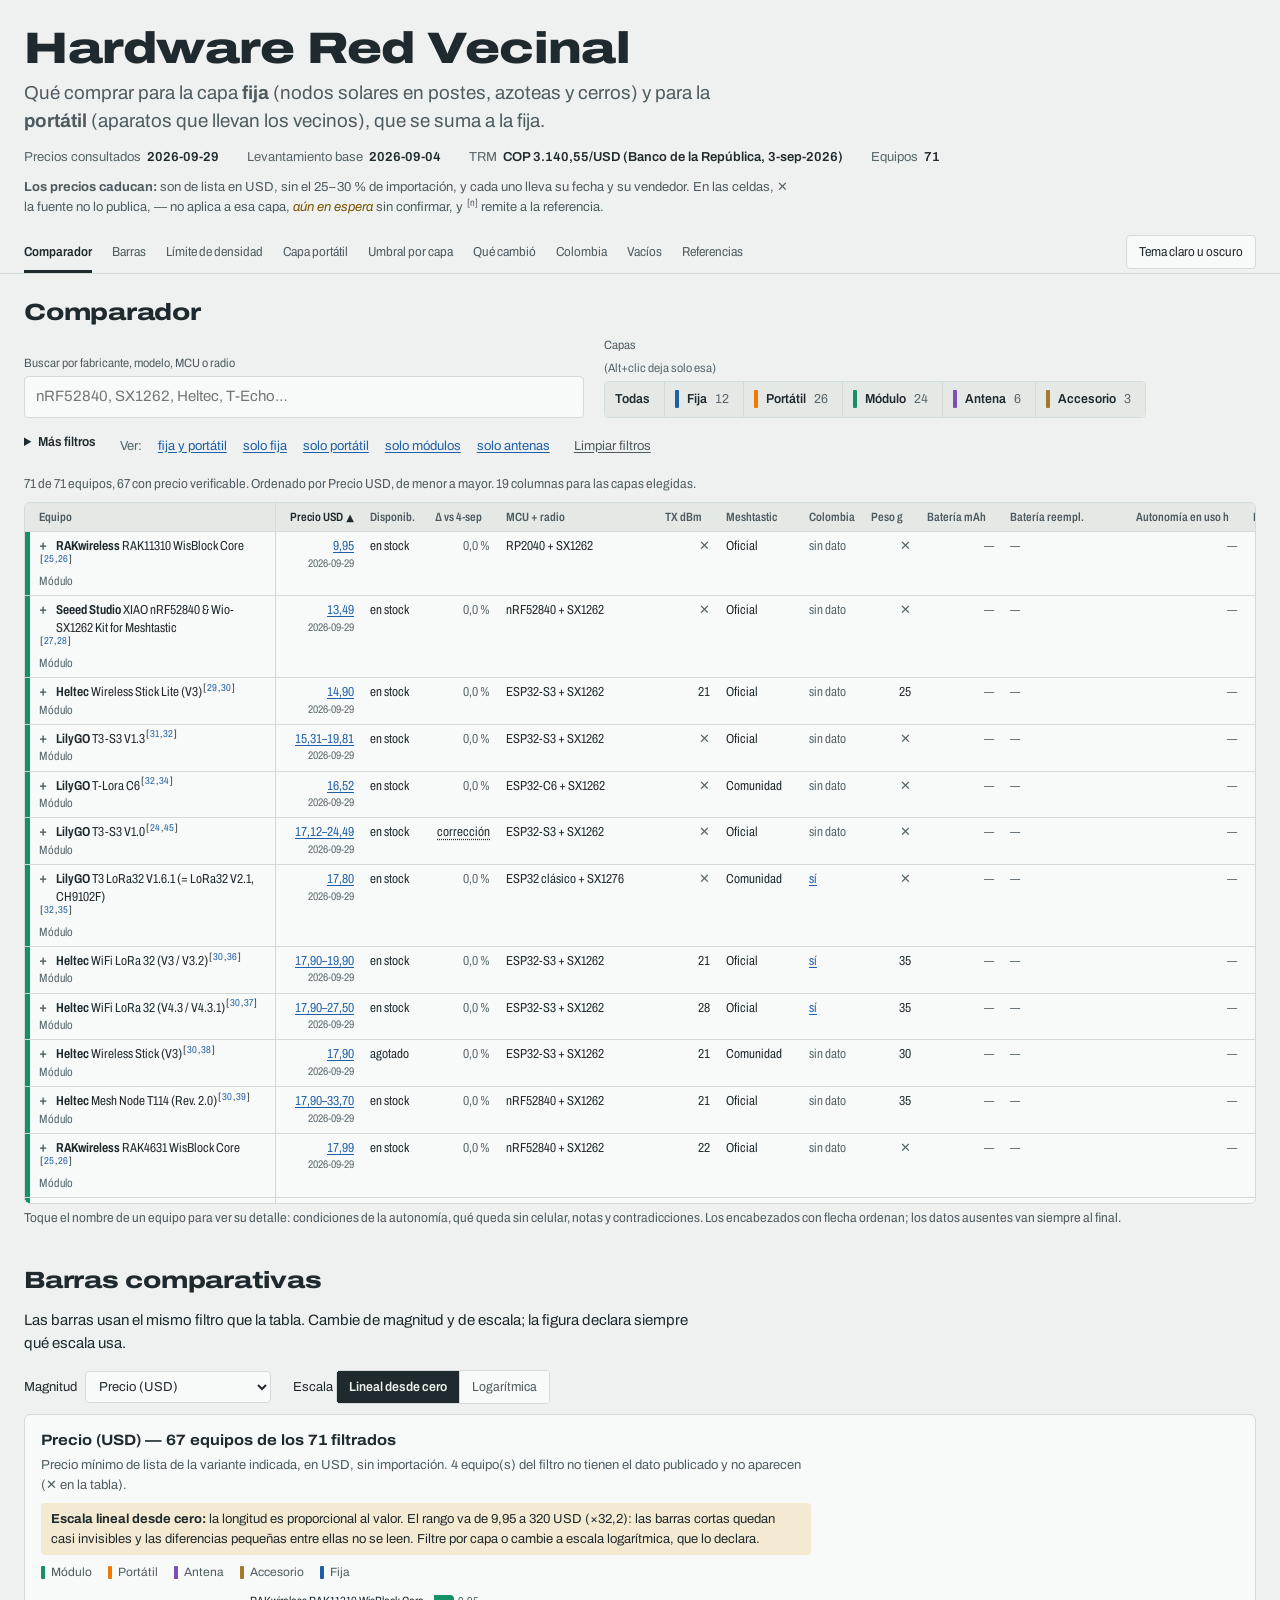
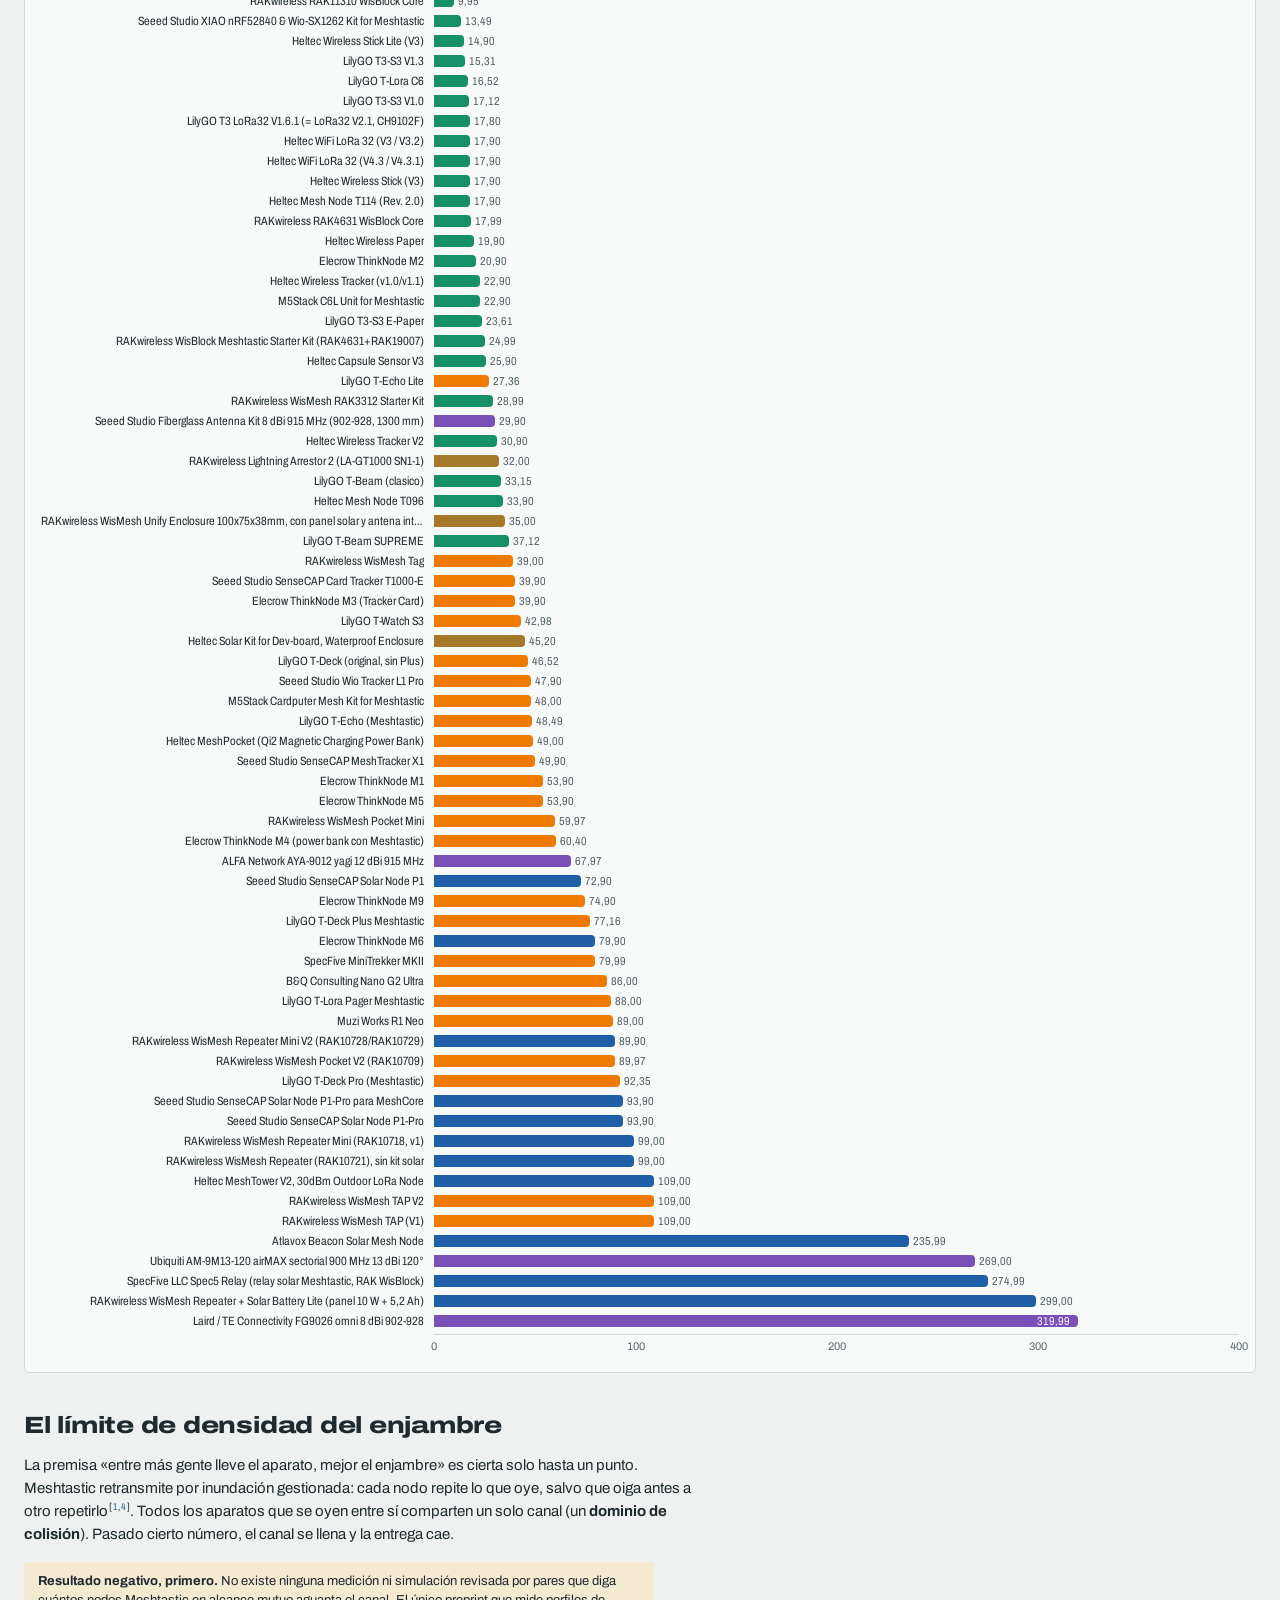
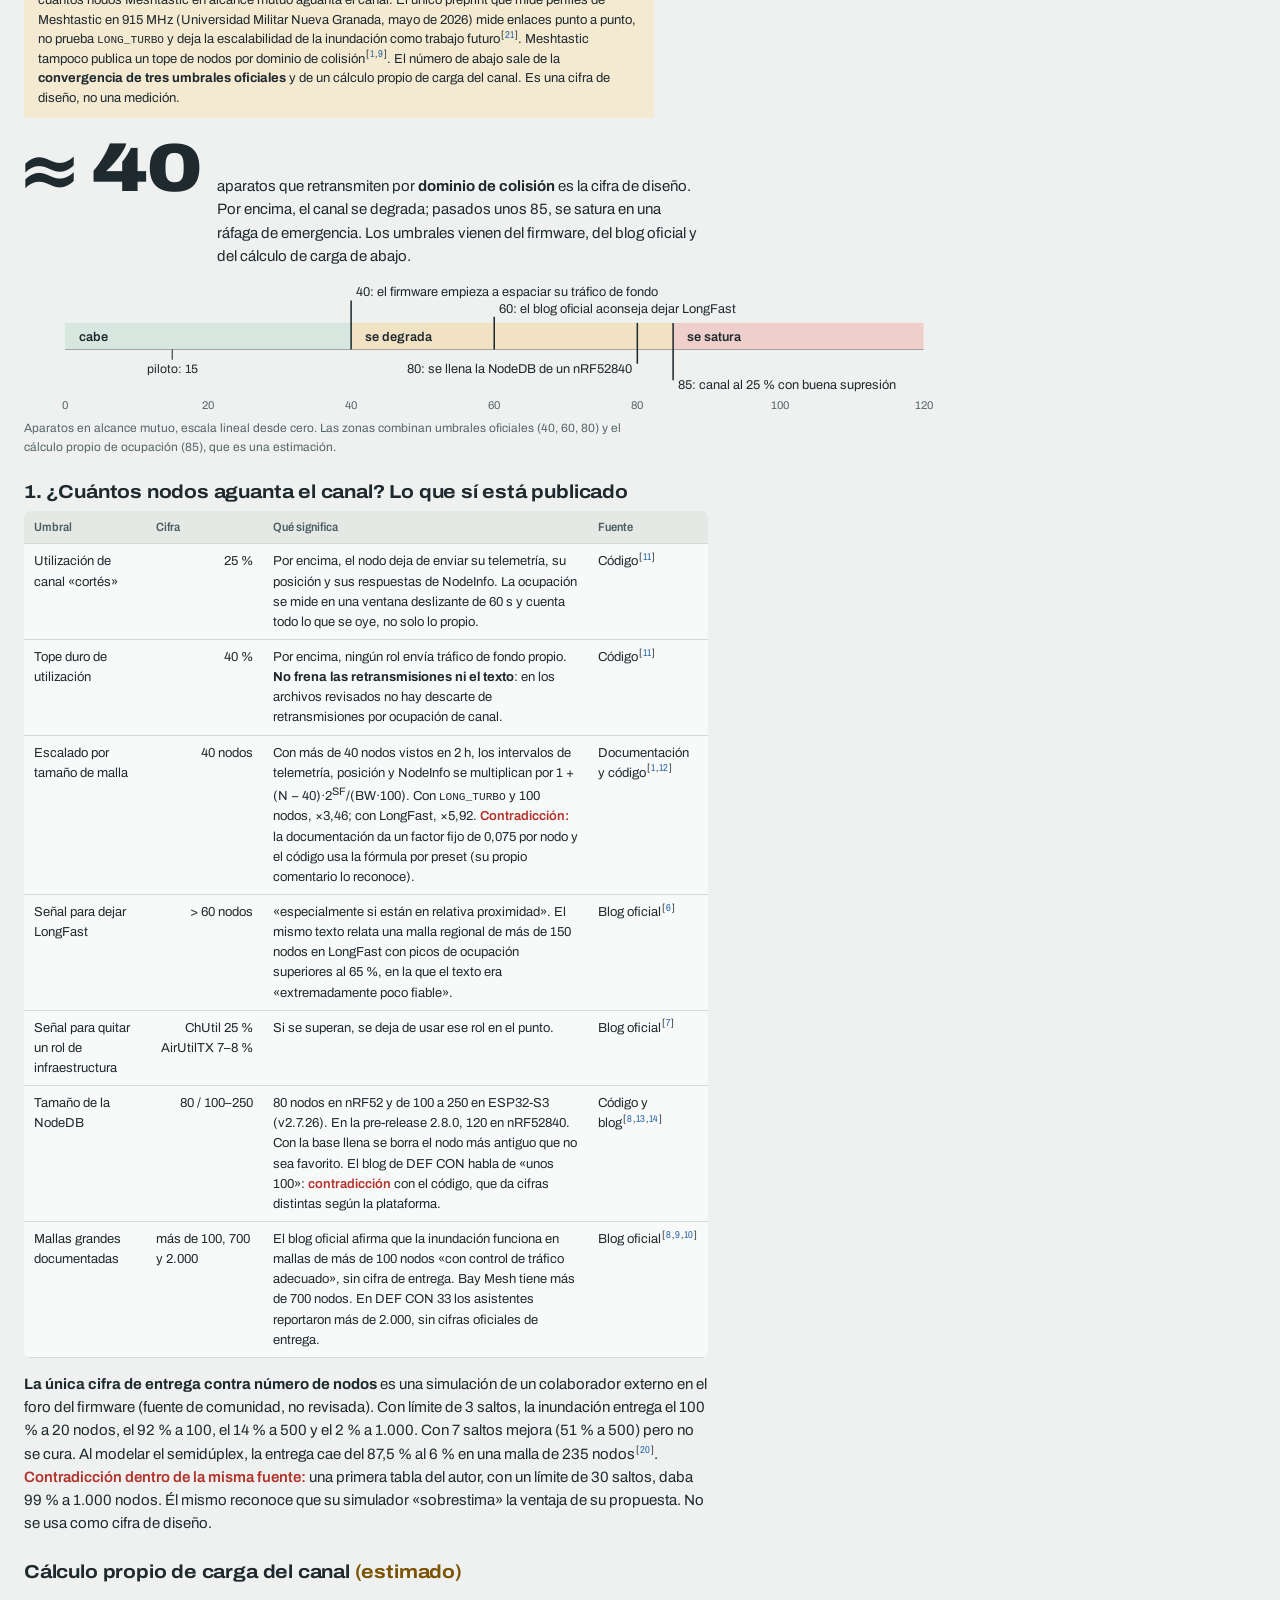
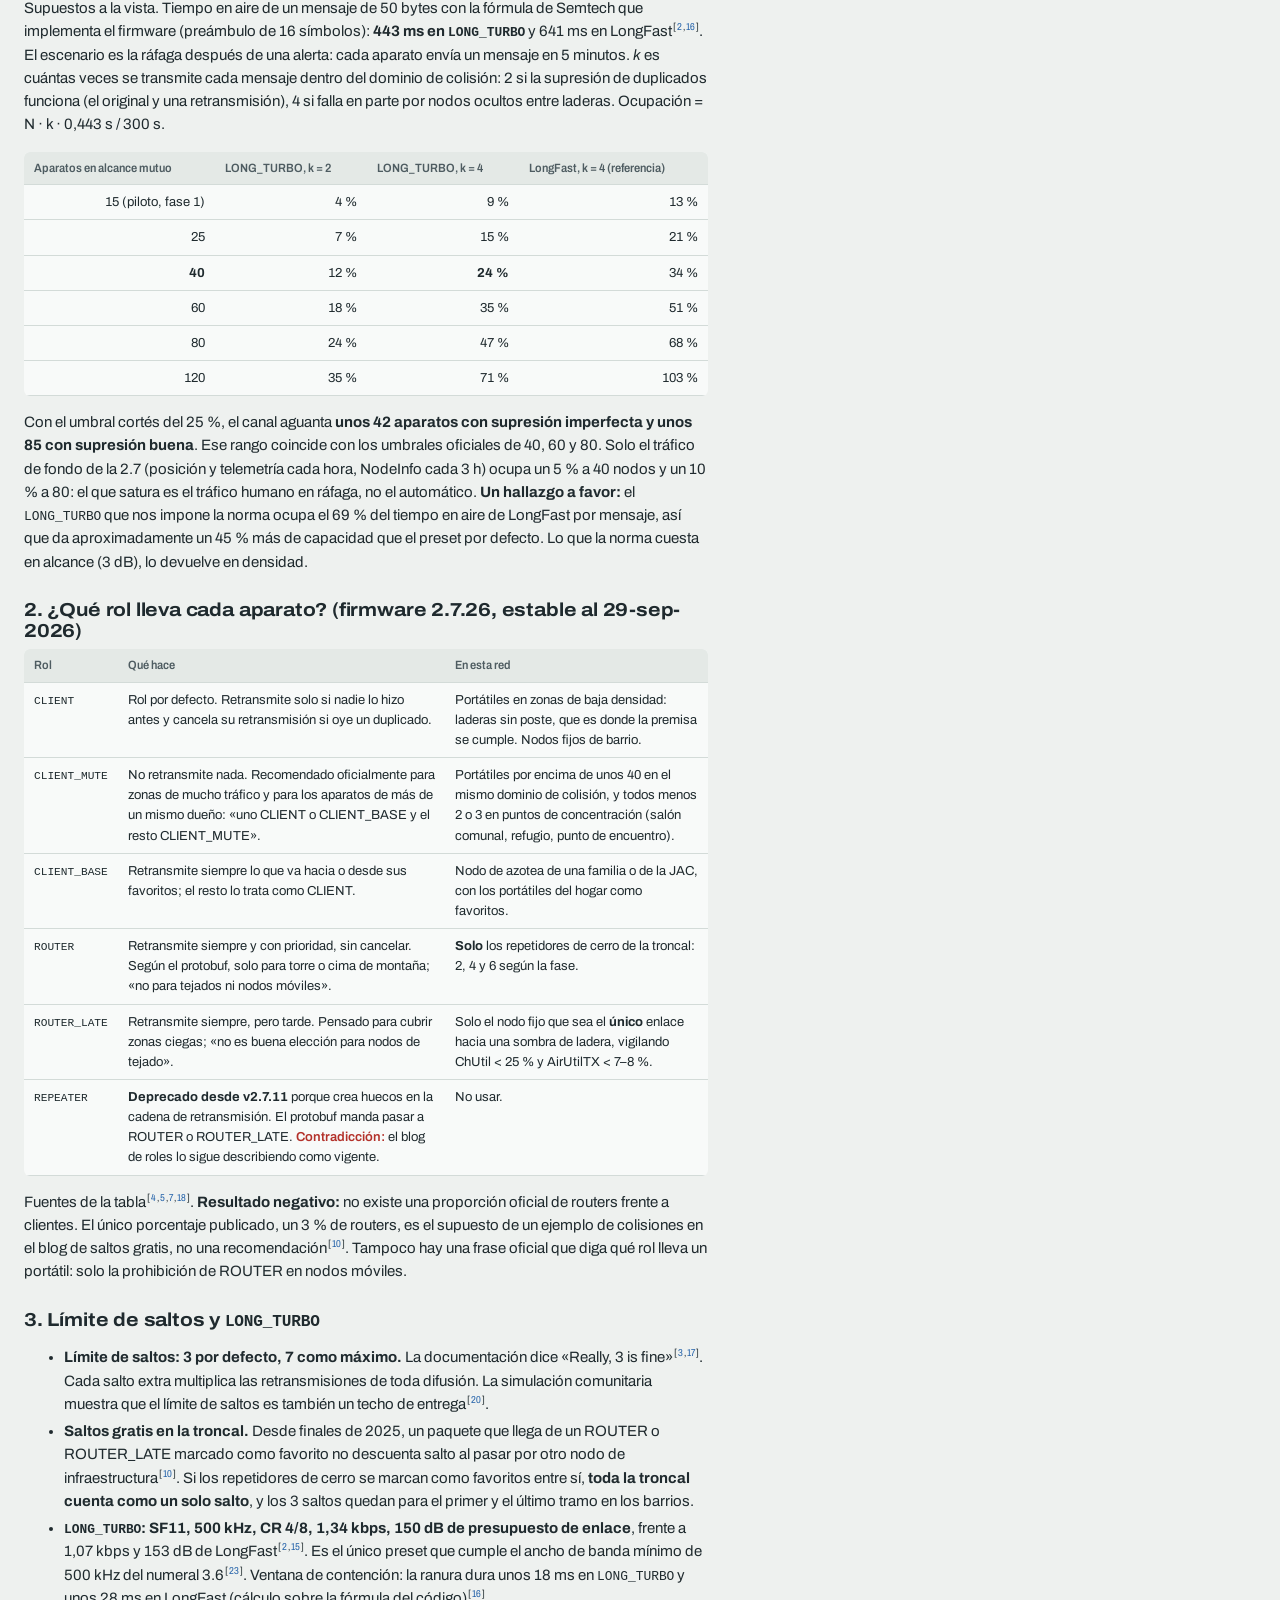
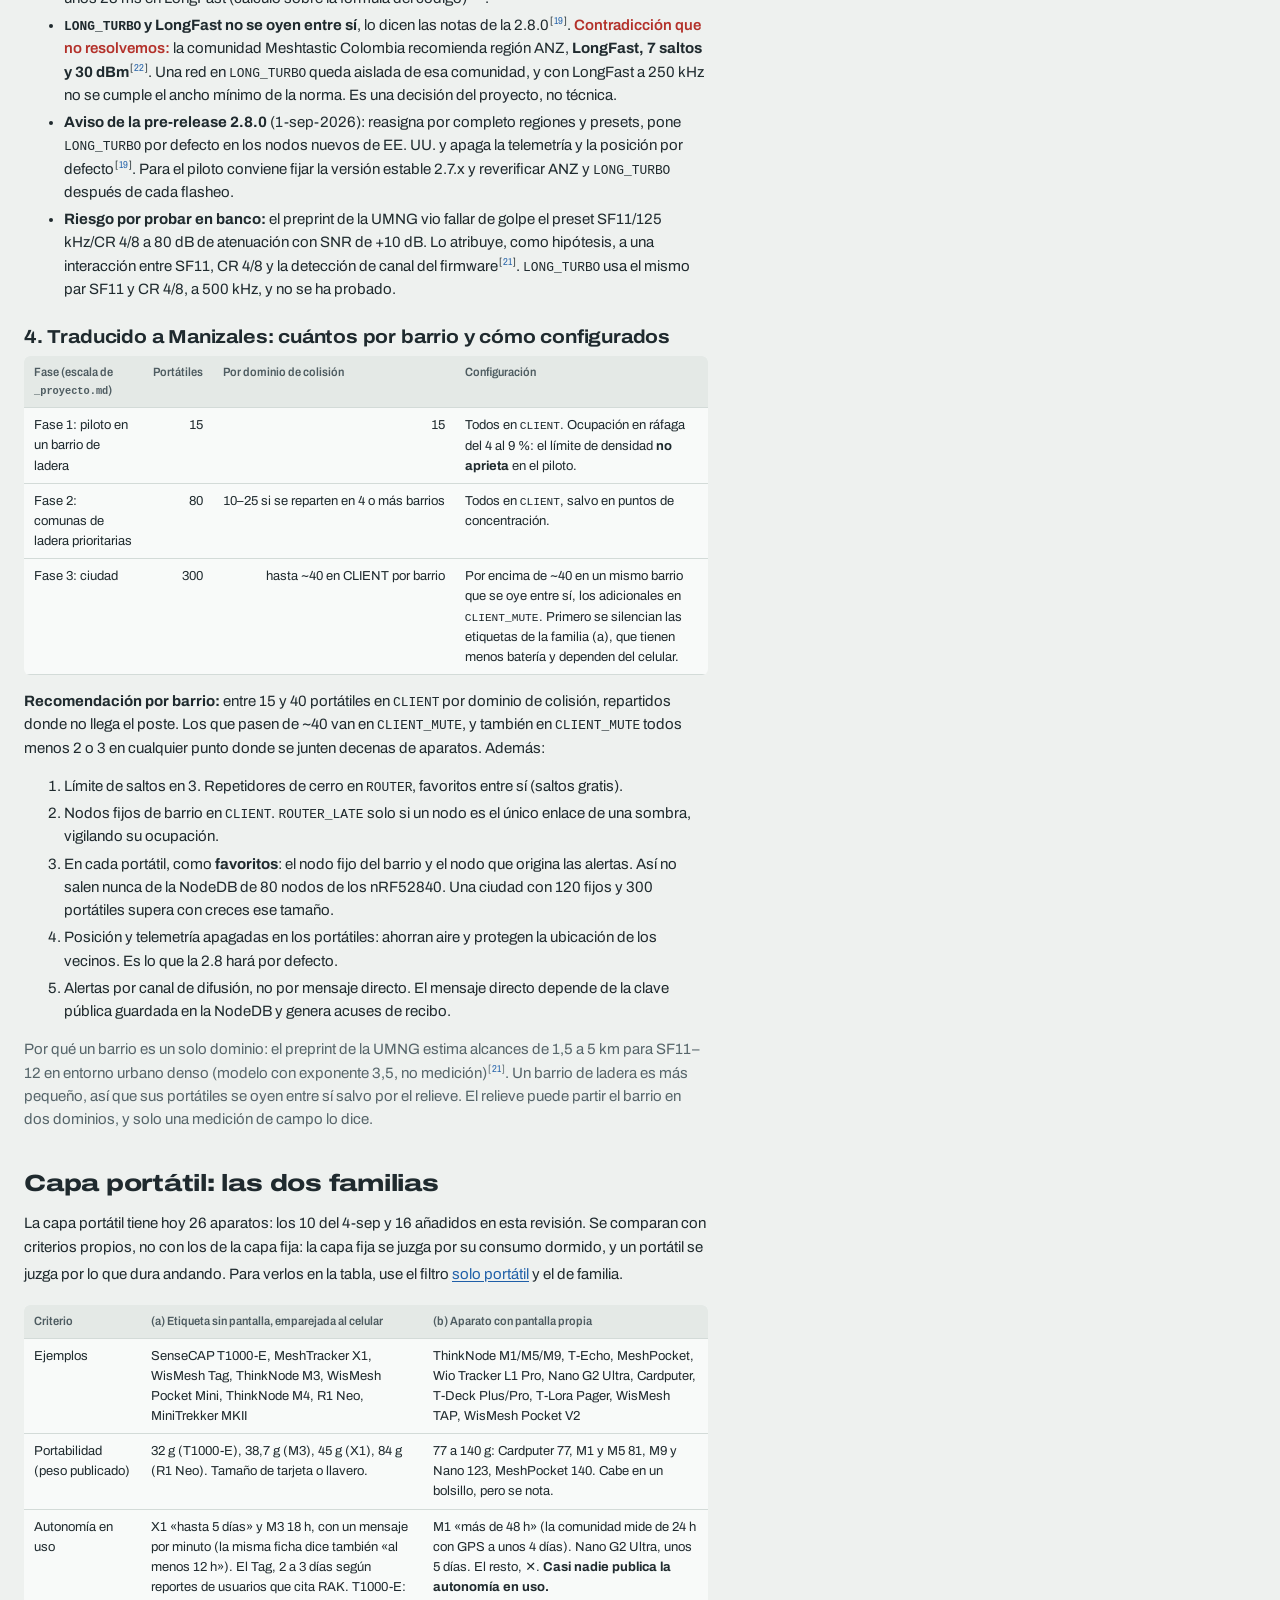
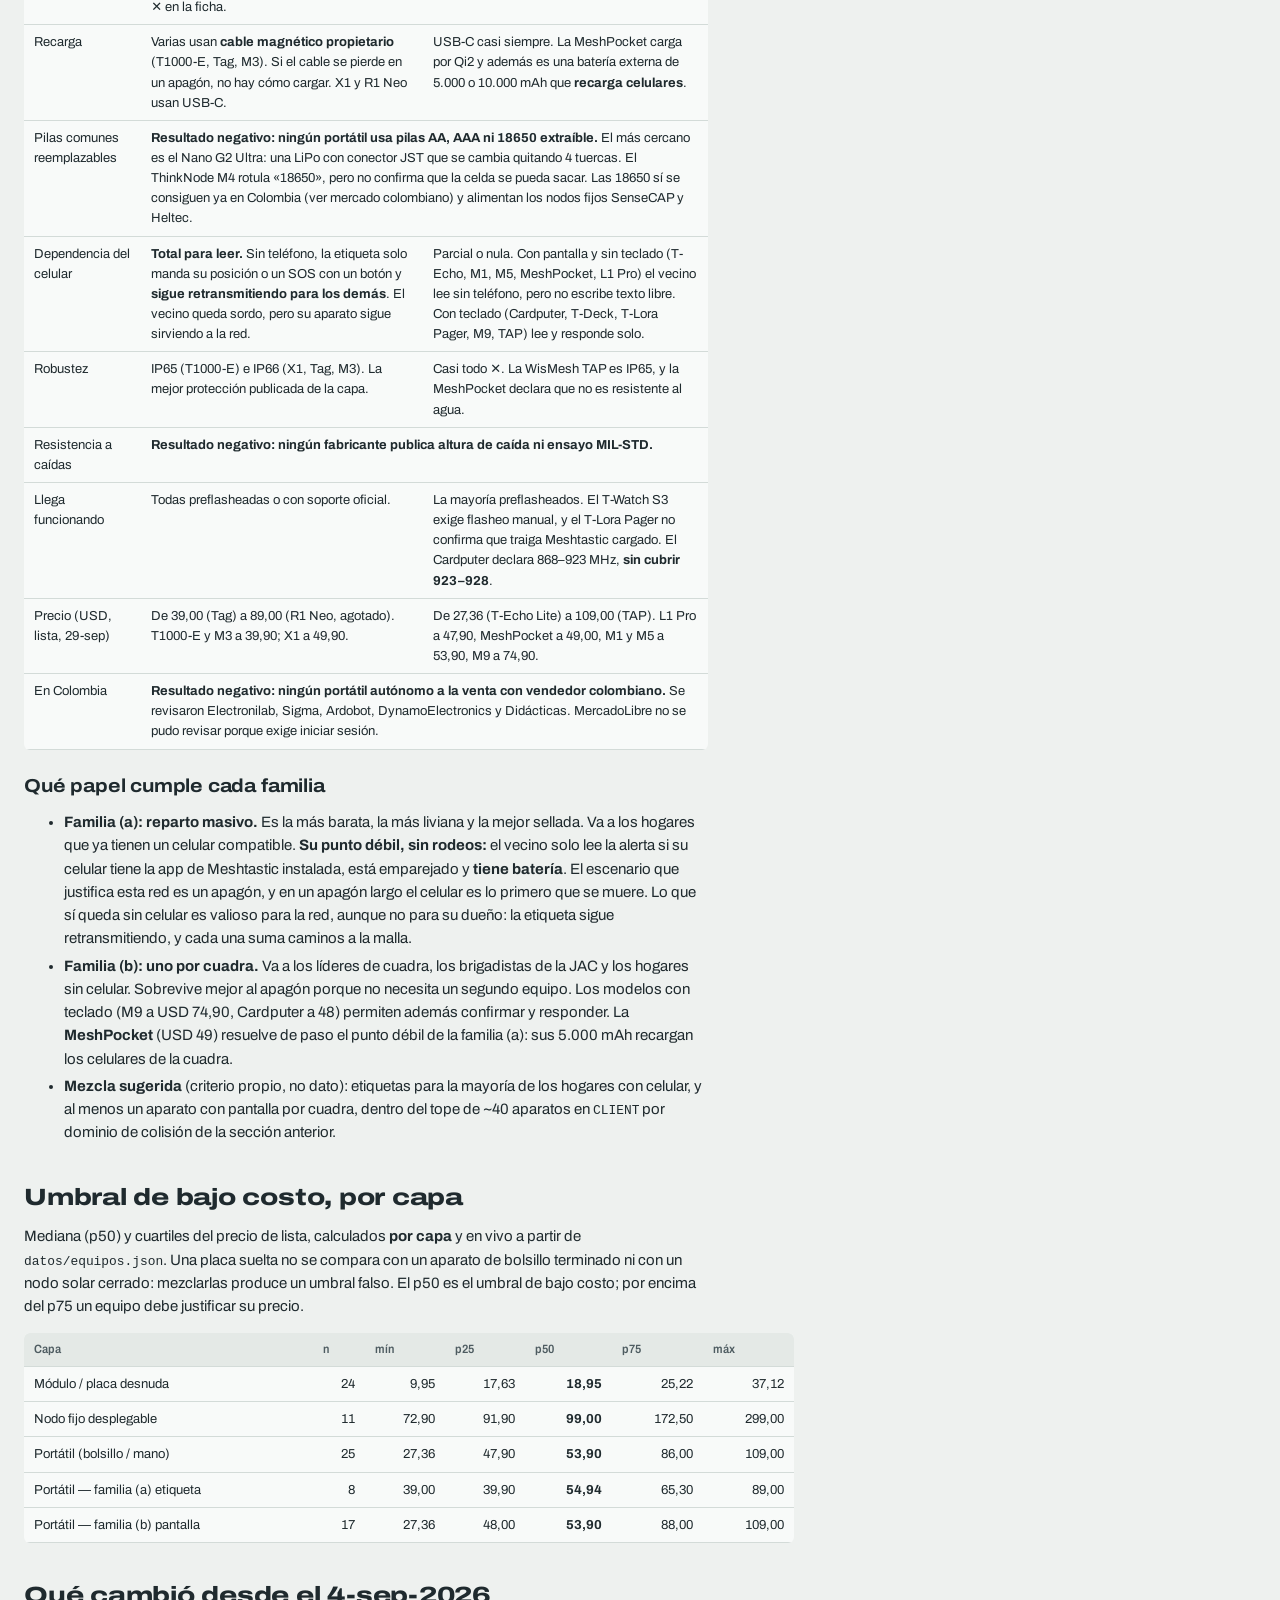
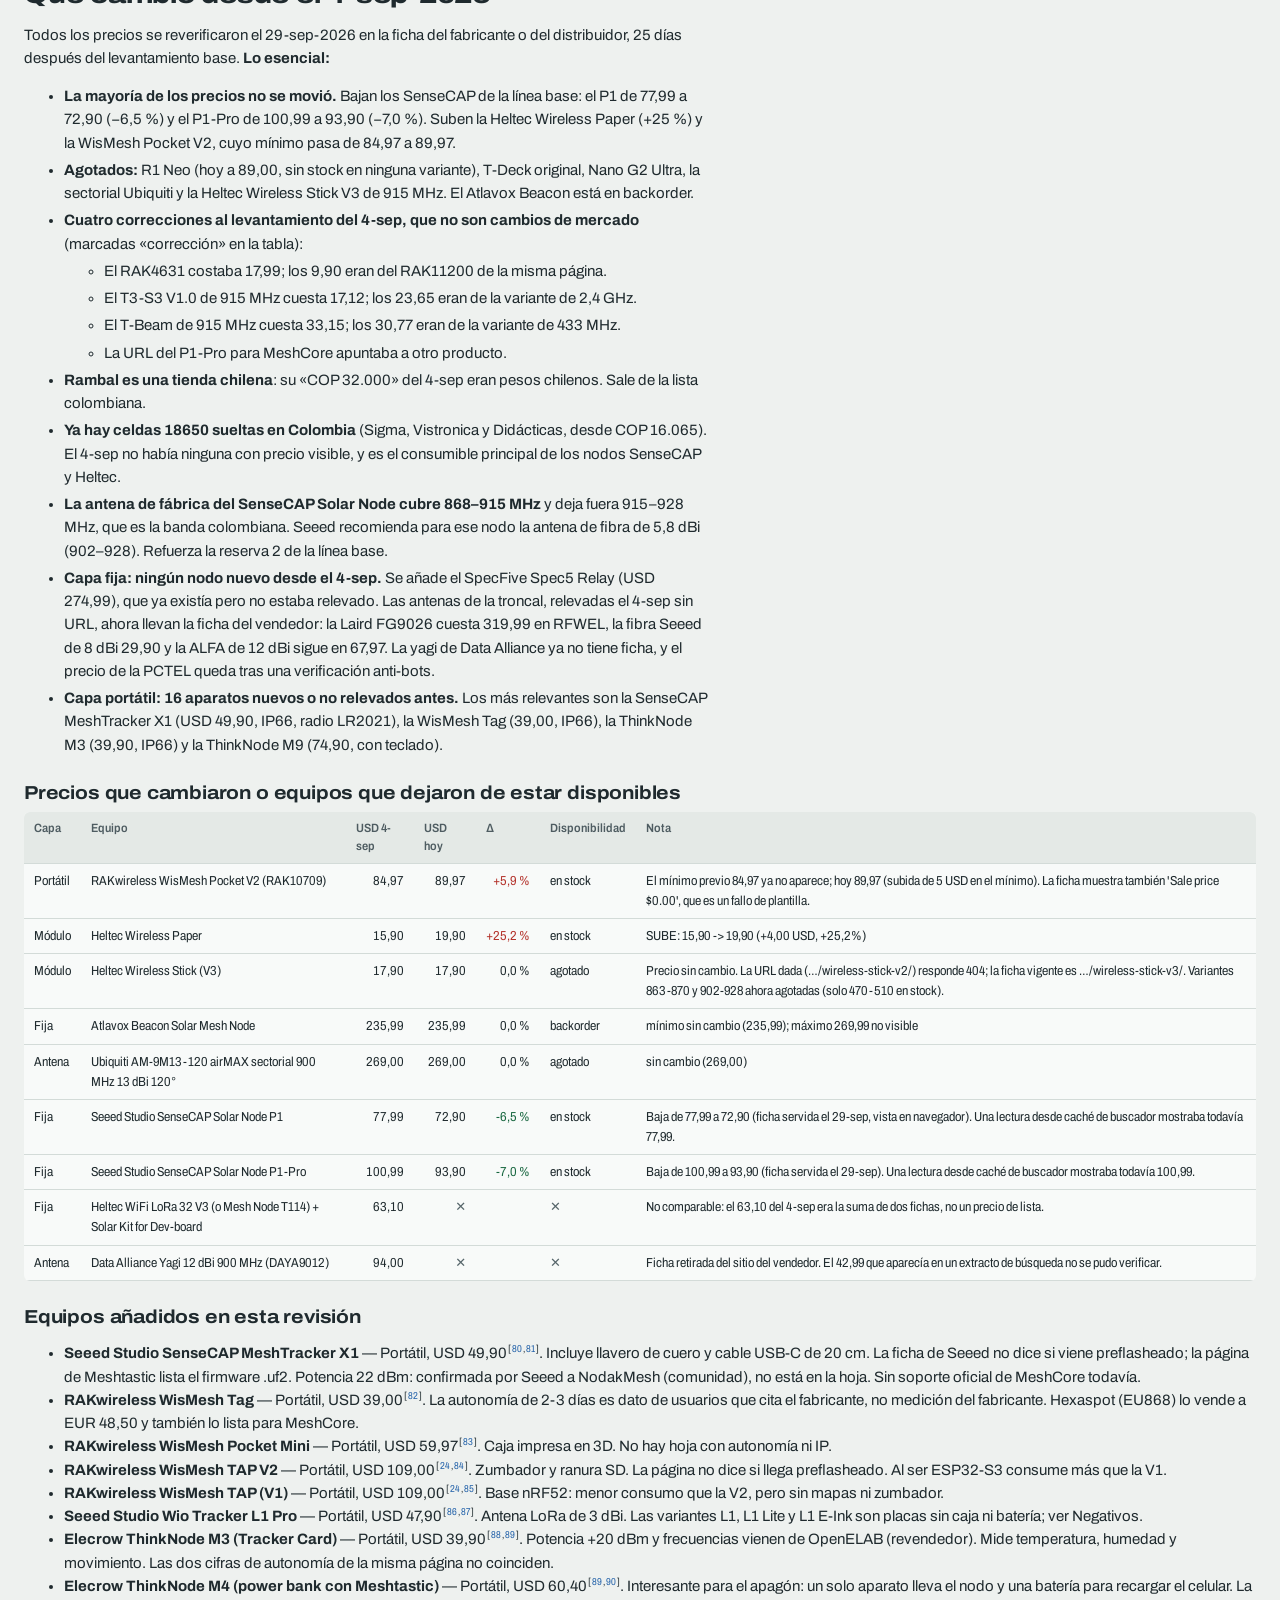
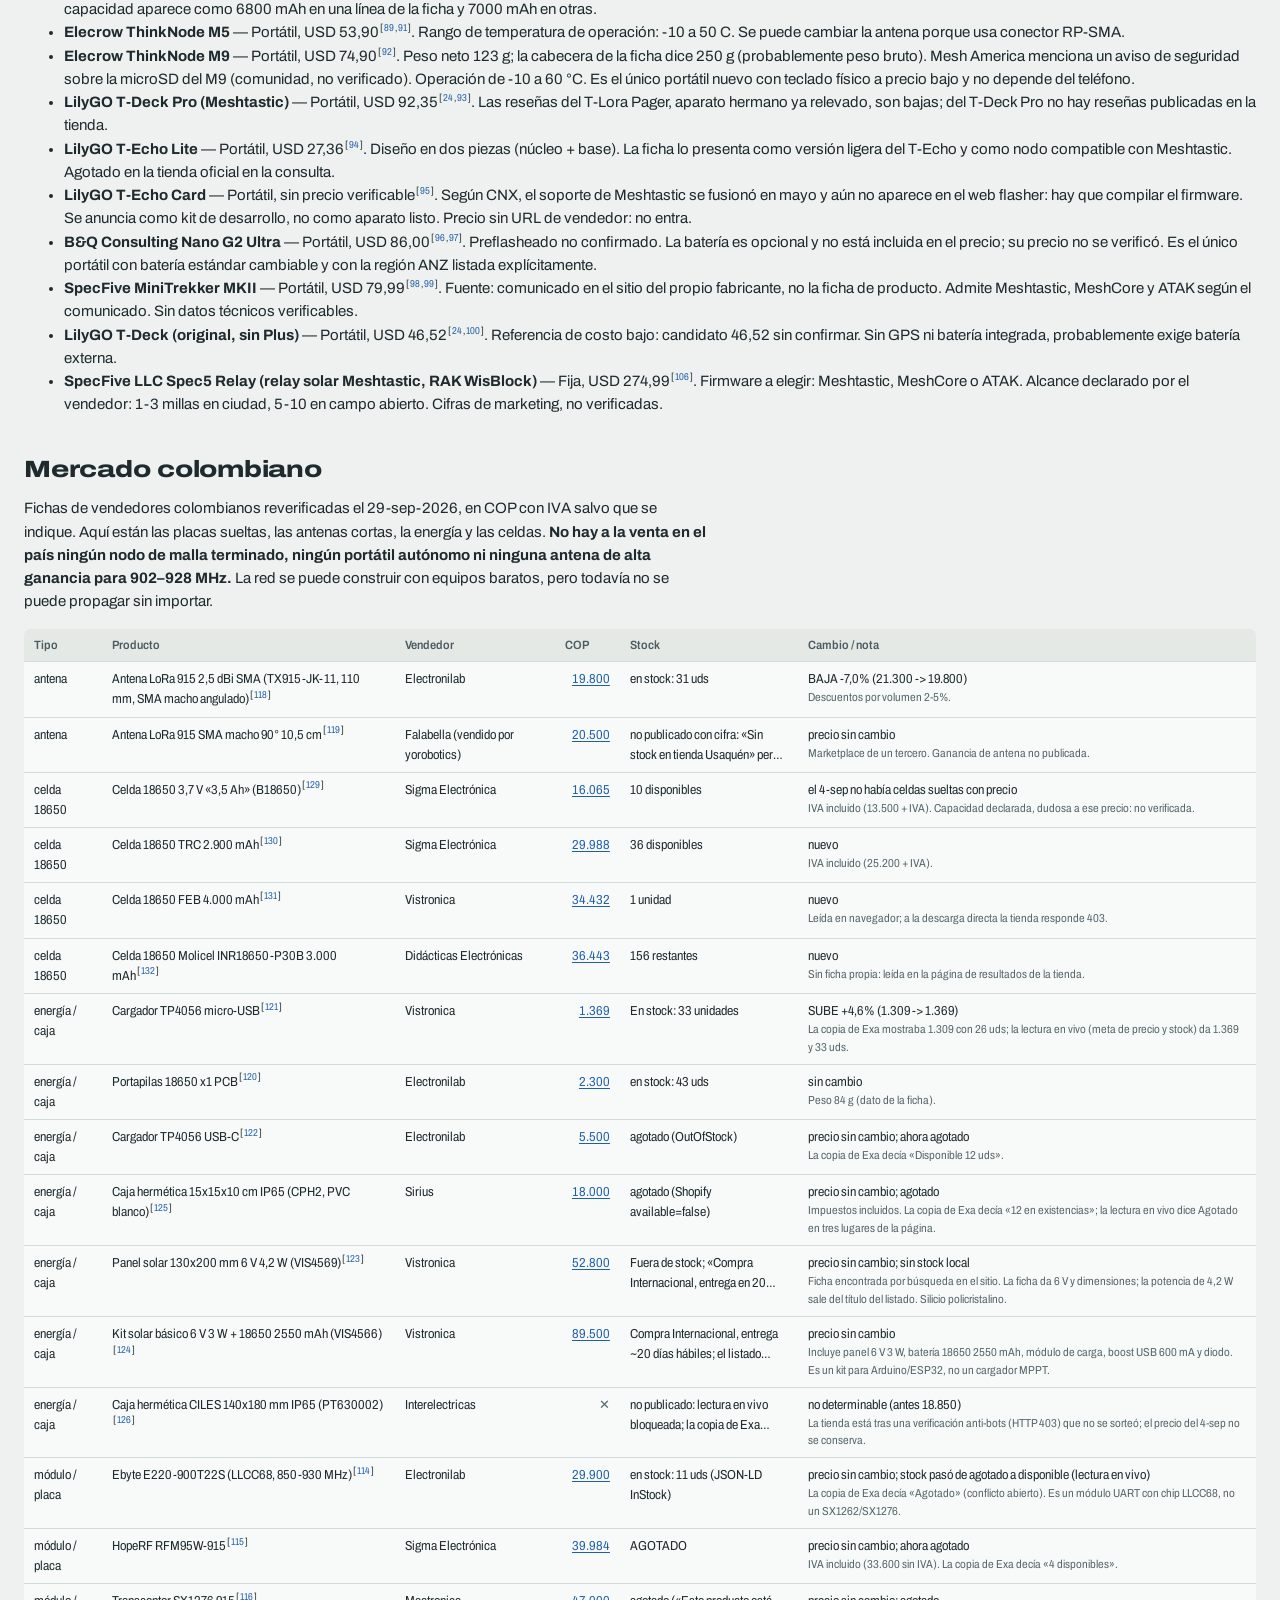
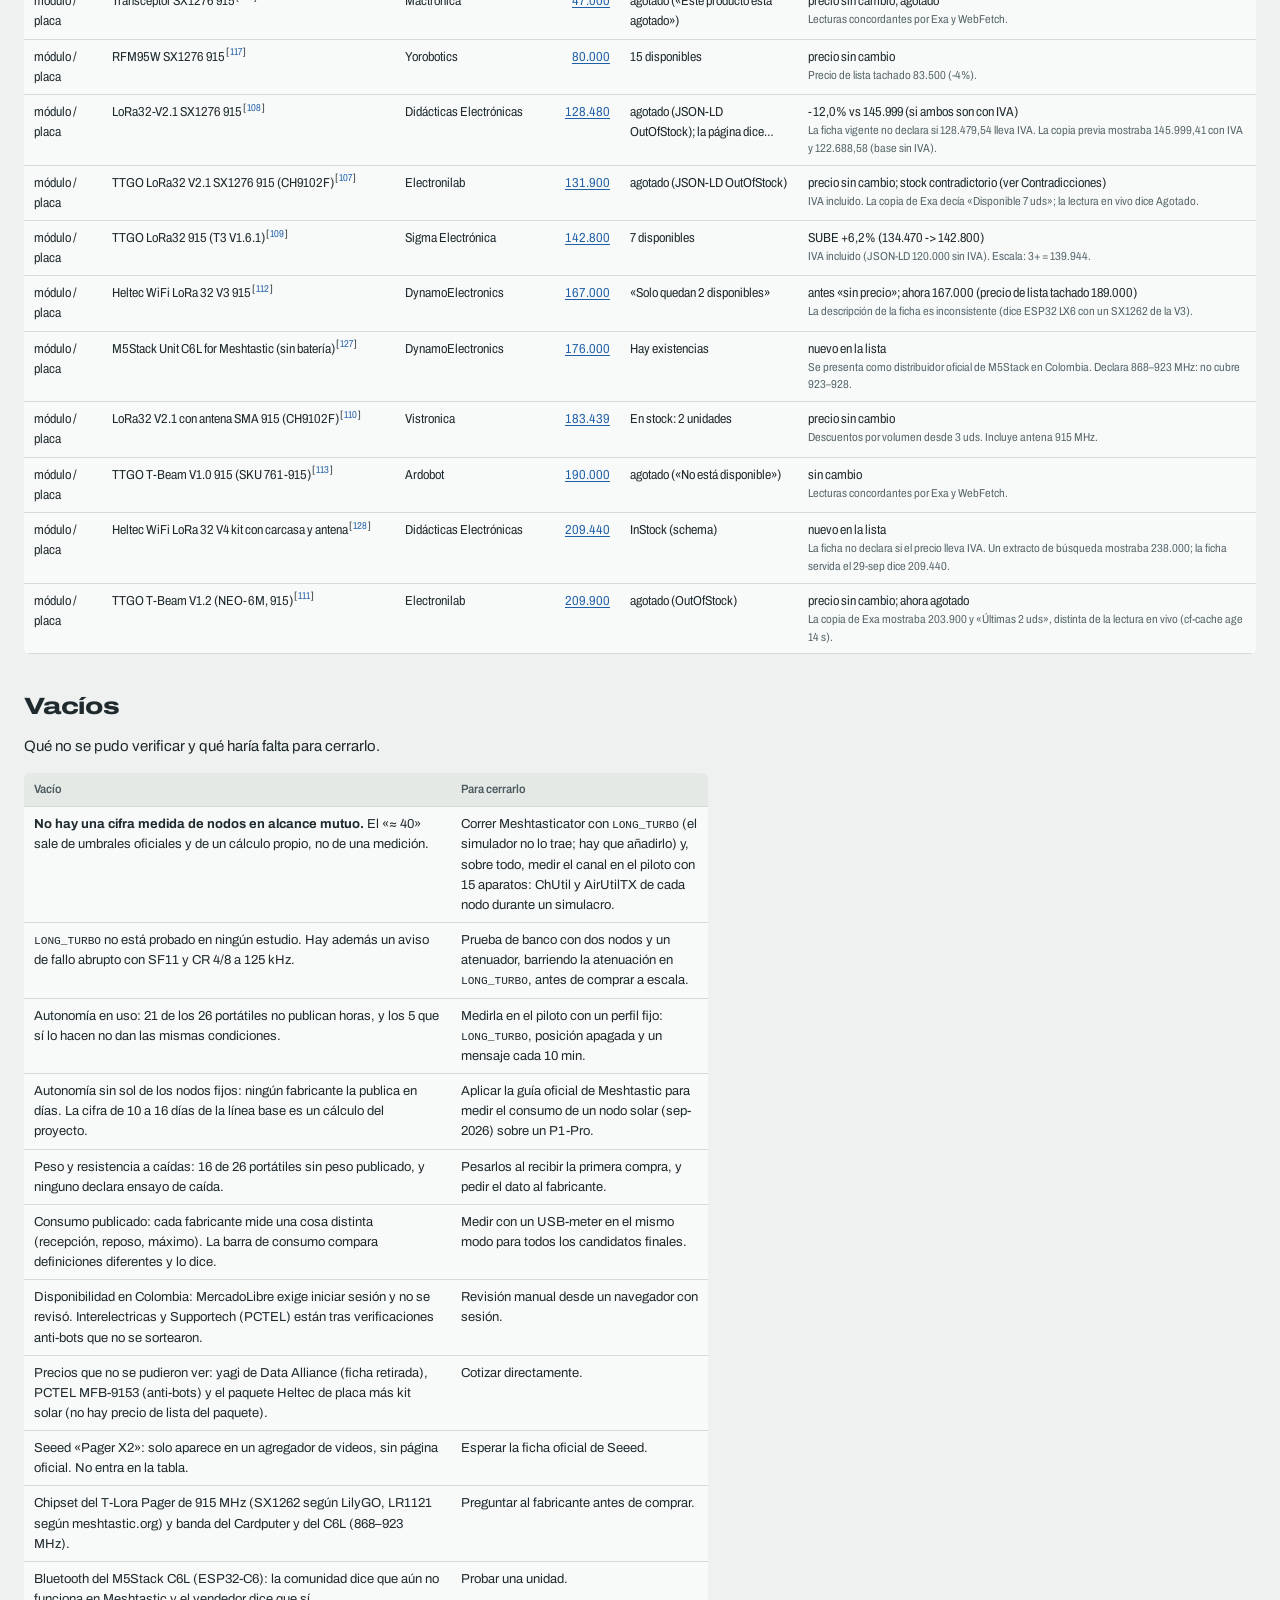
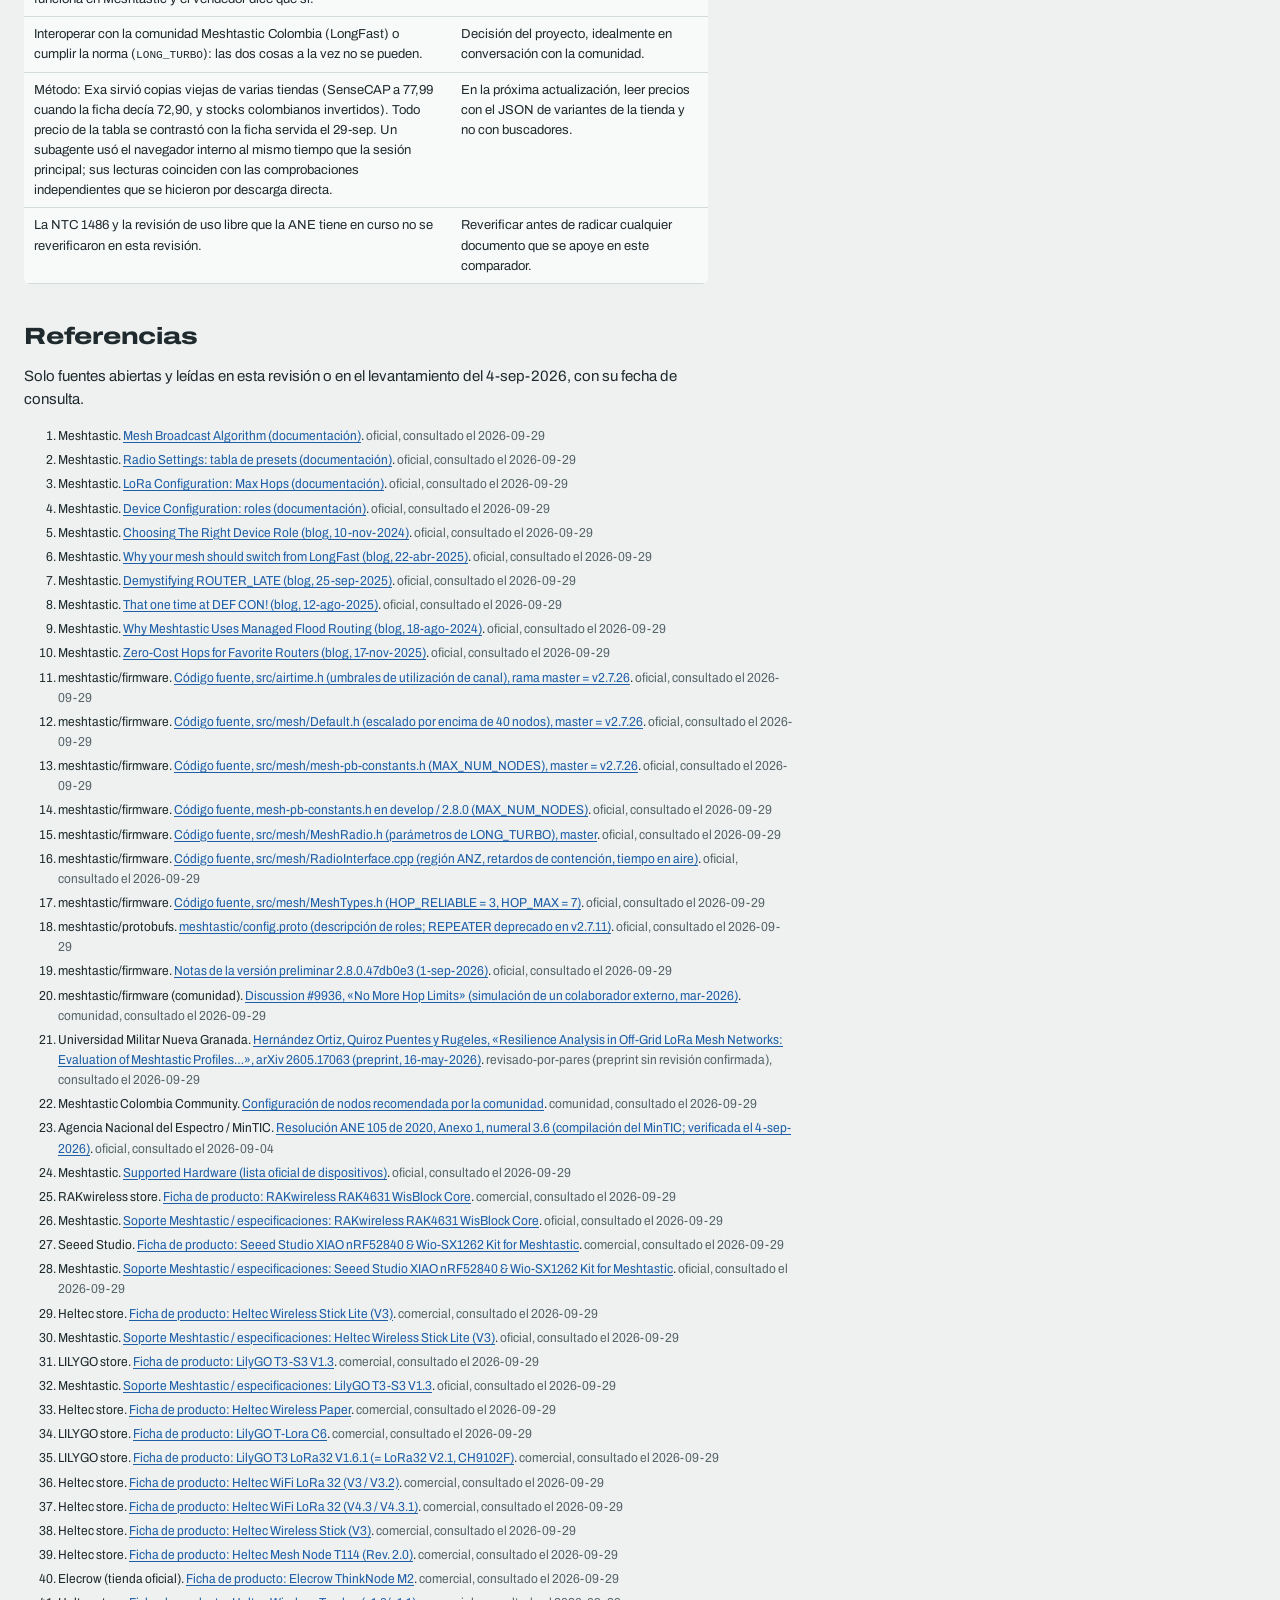
==== commit 6ce2da66: "Aplica la crítica de diseño: tabla por capa, detalle de fila y contraste - La columna fija es Equipo" ====
--- a/index.html
+++ b/index.html
@@ -8,19 +8,20 @@
 <link rel="preconnect" href="https://fonts.googleapis.com">
 <link rel="preconnect" href="https://fonts.gstatic.com" crossorigin>
 <link rel="stylesheet" href="https://fonts.googleapis.com/css2?family=Archivo:wdth,wght@62..125,100..900&display=swap">
-<link rel="stylesheet" href="assets/estilo.css?v=2026-09-30c">
+<link rel="stylesheet" href="assets/estilo.css?v=2026-09-30f">
 </head>
 <body>
 
 <header class="cabecera">
   <h1>Hardware Red Vecinal</h1>
-  <p class="proposito">Qué comprar para las dos capas de la red: la <b>fija</b>, de nodos solares en postes, azoteas y cerros, y la <b>portátil</b>, de aparatos que los vecinos llevan encima. La portátil se suma a la fija; no la reemplaza.</p>
+  <p class="proposito">Qué comprar para la capa <b>fija</b> (nodos solares en postes, azoteas y cerros) y para la <b>portátil</b> (aparatos que llevan los vecinos), que se suma a la fija.</p>
   <dl class="meta">
     <div><dt>Precios consultados</dt><dd id="meta-fecha">—</dd></div>
     <div><dt>Levantamiento base</dt><dd id="meta-base">—</dd></div>
     <div><dt>TRM</dt><dd id="meta-trm">—</dd></div>
     <div><dt>Equipos</dt><dd id="meta-n">—</dd></div>
   </dl>
+  <p class="nota-precios"><b>Los precios caducan:</b> son de lista en USD, sin el 25–30 % de importación, y cada uno lleva su fecha y su vendedor. En las celdas, <span class="ausente">✕</span> la fuente no lo publica, <span class="na">—</span> no aplica a esa capa, <span class="espera">aún en espera</span> sin confirmar, y <span class="llamada">[n]</span> remite a la referencia.</p>
 </header>
 
 <nav class="secciones" aria-label="Secciones">
@@ -38,35 +39,45 @@
 
 <main>
   <div class="aviso" id="carga-error" style="display:none"></div>
-  <div class="aviso"><b>Los precios caducan.</b> Cada precio lleva su fecha de consulta y el enlace al vendedor; un precio sin los dos no se muestra. Son precios de lista en USD, <b>sin</b> el 25–30 % de importación (IVA sobre CIF, flete y agenciamiento; el arancel de las partidas 8517/8525/8526 es 0 %). En las celdas, <span class="ausente">✕</span> es un dato que la fuente no publica, <span class="espera">aún en espera</span> es un dato sin confirmar, y un valor con llamada <span class="llamada">[n]</span> está verificado en la referencia n.</div>
+
 
   <!-- ================= COMPARADOR ================= -->
   <section class="bloque" id="comparador">
     <h2>Comparador</h2>
     <div class="controles">
-      <label class="campo ancho">Buscar (fabricante, modelo, MCU, chipset de radio)
-        <input type="search" id="f-texto" placeholder="p. ej. nRF52840, SX1262, Heltec, T-Echo" autocomplete="off">
-      </label>
-      <div class="campo ancho">Capas <span class="ausente">(clic para mostrar u ocultar; Alt+clic deja solo esa)</span>
-        <div class="capas" id="f-capas" role="group" aria-label="Capas"></div>
+      <div class="fila-principal">
+        <label class="campo buscar">Buscar por fabricante, modelo, MCU o radio
+          <input type="search" id="f-texto" placeholder="nRF52840, SX1262, Heltec, T-Echo…" autocomplete="off">
+        </label>
+        <div class="campo">Capas <span class="ausente">(Alt+clic deja solo esa)</span>
+          <div class="capas" id="f-capas" role="group" aria-label="Capas"></div>
+        </div>
+      </div>
+      <div class="fila-secundaria">
+        <details class="mas-filtros">
+          <summary>Más filtros <span id="n-filtros"></span></summary>
+          <div class="rejilla">
+            <label class="campo">Familia de microcontrolador<select id="f-mcu"></select></label>
+            <label class="campo">Chipset de radio<select id="f-radio"></select></label>
+            <label class="campo">Soporte de Meshtastic<select id="f-meshtastic"></select></label>
+            <label class="campo">Disponibilidad en Colombia<select id="f-colombia"></select></label>
+            <label class="campo">Familia portátil<select id="f-familia"></select></label>
+            <label class="campo">Precio USD, mínimo y máximo
+              <span class="rango"><input type="number" id="f-pmin" min="0" step="1" placeholder="mín" aria-label="Precio mínimo"><input type="number" id="f-pmax" min="0" step="1" placeholder="máx" aria-label="Precio máximo"></span>
+            </label>
+            <label class="campo">Batería mínima (mAh)<input type="number" id="f-bat" min="0" step="100" placeholder="1000"></label>
+            <label class="campo check"><input type="checkbox" id="f-conprecio"> Solo con precio verificable</label>
+          </div>
+        </details>
         <div class="atajos">Ver:
           <button class="atajo" type="button" data-solo="fija,portatil">fija y portátil</button>
           <button class="atajo" type="button" data-solo="fija">solo fija</button>
           <button class="atajo" type="button" data-solo="portatil">solo portátil</button>
           <button class="atajo" type="button" data-solo="modulo">solo módulos</button>
+          <button class="atajo" type="button" data-solo="antena">solo antenas</button>
+          <button class="atajo limpiar" type="button" id="f-limpiar">Limpiar filtros</button>
         </div>
       </div>
-      <label class="campo">Familia de microcontrolador<select id="f-mcu"></select></label>
-      <label class="campo">Chipset de radio<select id="f-radio"></select></label>
-      <label class="campo">Soporte de Meshtastic<select id="f-meshtastic"></select></label>
-      <label class="campo">Disponibilidad en Colombia<select id="f-colombia"></select></label>
-      <label class="campo">Familia portátil<select id="f-familia"></select></label>
-      <label class="campo">Precio USD (mín – máx)
-        <span class="rango"><input type="number" id="f-pmin" min="0" step="1" placeholder="mín"><input type="number" id="f-pmax" min="0" step="1" placeholder="máx"></span>
-      </label>
-      <label class="campo">Batería mínima (mAh)<input type="number" id="f-bat" min="0" step="100" placeholder="p. ej. 1000"></label>
-      <label class="campo check"><input type="checkbox" id="f-conprecio"> Solo con precio verificable</label>
-      <div class="campo" style="justify-content:flex-end"><button class="boton" type="button" id="f-limpiar">Limpiar filtros</button></div>
     </div>
     <div class="resumen-filtro" id="resumen-filtro"></div>
     <div class="tabla-envoltura">
@@ -75,7 +86,7 @@
         <tbody></tbody>
       </table>
     </div>
-    <p class="resumen-filtro">Clic en un encabezado con ↕ para ordenar; los datos ausentes van siempre al final. Pase el cursor sobre la autonomía para ver sus condiciones.</p>
+    <p class="resumen-filtro">Toque el nombre de un equipo para ver su detalle: condiciones de la autonomía, qué queda sin celular, notas y contradicciones. Los encabezados con flecha ordenan; los datos ausentes van siempre al final.</p>
   </section>
 
   <!-- ================= BARRAS ================= -->
@@ -134,15 +145,15 @@
         <tbody>
           <tr><td>Utilización de canal «cortés»</td><td class="num">25 %</td><td>Por encima, el nodo deja de enviar su telemetría, su posición y sus respuestas de NodeInfo. La ocupación se mide en una ventana deslizante de 60 s y cuenta todo lo que se oye, no solo lo propio.</td><td>Código<span data-ref="fw-airtime"></span></td></tr>
           <tr><td>Tope duro de utilización</td><td class="num">40 %</td><td>Por encima, ningún rol envía tráfico de fondo propio. <b>No frena las retransmisiones ni el texto</b>: en los archivos revisados no hay descarte de retransmisiones por ocupación de canal.</td><td>Código<span data-ref="fw-airtime"></span></td></tr>
-          <tr><td>Escalado por tamaño de malla</td><td class="num">40 nodos</td><td>Con más de 40 nodos vistos en 2 h, los intervalos de telemetría, posición y NodeInfo se multiplican por 1 + (N − 40)·2<sup>SF</sup>/(BW·100). Con <code>LONG_TURBO</code> y 100 nodos, ×3,46; con LongFast, ×5,92. <b>Contradicción:</b> la documentación da un factor fijo de 0,075 por nodo y el código usa la fórmula por preset (su propio comentario lo reconoce).</td><td>Documentación y código<span data-ref="mt-meshalgo fw-default"></span></td></tr>
+          <tr><td>Escalado por tamaño de malla</td><td class="num">40 nodos</td><td>Con más de 40 nodos vistos en 2 h, los intervalos de telemetría, posición y NodeInfo se multiplican por 1 + (N − 40)·2<sup>SF</sup>/(BW·100). Con <code>LONG_TURBO</code> y 100 nodos, ×3,46; con LongFast, ×5,92. <b class="contra">Contradicción:</b> la documentación da un factor fijo de 0,075 por nodo y el código usa la fórmula por preset (su propio comentario lo reconoce).</td><td>Documentación y código<span data-ref="mt-meshalgo fw-default"></span></td></tr>
           <tr><td>Señal para dejar LongFast</td><td class="num">&gt; 60 nodos</td><td>«especialmente si están en relativa proximidad». El mismo texto relata una malla regional de más de 150 nodos en LongFast con picos de ocupación superiores al 65 %, en la que el texto era «extremadamente poco fiable».</td><td>Blog oficial<span data-ref="mt-blog-longfast"></span></td></tr>
           <tr><td>Señal para quitar un rol de infraestructura</td><td class="num">ChUtil 25 %<br>AirUtilTX 7–8 %</td><td>Si se superan, se deja de usar ese rol en el punto.</td><td>Blog oficial<span data-ref="mt-blog-routerlate"></span></td></tr>
-          <tr><td>Tamaño de la NodeDB</td><td class="num">80 / 100–250</td><td>80 nodos en nRF52 y de 100 a 250 en ESP32-S3 (v2.7.26). En la pre-release 2.8.0, 120 en nRF52840. Con la base llena se borra el nodo más antiguo que no sea favorito. El blog de DEF CON habla de «unos 100»: <b>contradicción</b> con el código, que da cifras distintas según la plataforma.</td><td>Código y blog<span data-ref="fw-pbconst fw-pbconst-dev mt-blog-defcon"></span></td></tr>
+          <tr><td>Tamaño de la NodeDB</td><td class="num">80 / 100–250</td><td>80 nodos en nRF52 y de 100 a 250 en ESP32-S3 (v2.7.26). En la pre-release 2.8.0, 120 en nRF52840. Con la base llena se borra el nodo más antiguo que no sea favorito. El blog de DEF CON habla de «unos 100»: <b class="contra">contradicción</b> con el código, que da cifras distintas según la plataforma.</td><td>Código y blog<span data-ref="fw-pbconst fw-pbconst-dev mt-blog-defcon"></span></td></tr>
           <tr><td>Mallas grandes documentadas</td><td>más de 100, 700 y 2.000</td><td>El blog oficial afirma que la inundación funciona en mallas de más de 100 nodos «con control de tráfico adecuado», sin cifra de entrega. Bay Mesh tiene más de 700 nodos. En DEF CON 33 los asistentes reportaron más de 2.000, sin cifras oficiales de entrega.</td><td>Blog oficial<span data-ref="mt-blog-flood mt-blog-zerocost mt-blog-defcon"></span></td></tr>
         </tbody>
       </table>
 
-      <p><b>La única cifra de entrega contra número de nodos</b> es una simulación de un colaborador externo en el foro del firmware (fuente de comunidad, no revisada). Con límite de 3 saltos, la inundación entrega el 100 % a 20 nodos, el 92 % a 100, el 14 % a 500 y el 2 % a 1.000. Con 7 saltos mejora (51 % a 500) pero no se cura. Al modelar el semidúplex, la entrega cae del 87,5 % al 6 % en una malla de 235 nodos<span data-ref="gh-9936"></span>. <b>Contradicción dentro de la misma fuente:</b> una primera tabla del autor, con un límite de 30 saltos, daba 99 % a 1.000 nodos. Él mismo reconoce que su simulador «sobrestima» la ventaja de su propuesta. No se usa como cifra de diseño.</p>
+      <p><b>La única cifra de entrega contra número de nodos</b> es una simulación de un colaborador externo en el foro del firmware (fuente de comunidad, no revisada). Con límite de 3 saltos, la inundación entrega el 100 % a 20 nodos, el 92 % a 100, el 14 % a 500 y el 2 % a 1.000. Con 7 saltos mejora (51 % a 500) pero no se cura. Al modelar el semidúplex, la entrega cae del 87,5 % al 6 % en una malla de 235 nodos<span data-ref="gh-9936"></span>. <b class="contra">Contradicción dentro de la misma fuente:</b> una primera tabla del autor, con un límite de 30 saltos, daba 99 % a 1.000 nodos. Él mismo reconoce que su simulador «sobrestima» la ventaja de su propuesta. No se usa como cifra de diseño.</p>
 
       <h3>Cálculo propio de carga del canal <span class="espera" style="font-style:normal">(estimado)</span></h3>
       <p>Supuestos a la vista. Tiempo en aire de un mensaje de 50 bytes con la fórmula de Semtech que implementa el firmware (preámbulo de 16 símbolos): <b>443 ms en <code>LONG_TURBO</code></b> y 641 ms en LongFast<span data-ref="fw-radioif mt-radio"></span>. El escenario es la ráfaga después de una alerta: cada aparato envía un mensaje en 5 minutos. <i>k</i> es cuántas veces se transmite cada mensaje dentro del dominio de colisión: 2 si la supresión de duplicados funciona (el original y una retransmisión), 4 si falla en parte por nodos ocultos entre laderas. Ocupación = N · k · 0,443 s / 300 s.</p>
@@ -168,7 +179,7 @@
           <tr><td><code>CLIENT_BASE</code></td><td>Retransmite siempre lo que va hacia o desde sus favoritos; el resto lo trata como CLIENT.</td><td>Nodo de azotea de una familia o de la JAC, con los portátiles del hogar como favoritos.</td></tr>
           <tr><td><code>ROUTER</code></td><td>Retransmite siempre y con prioridad, sin cancelar. Según el protobuf, solo para torre o cima de montaña; «no para tejados ni nodos móviles».</td><td><b>Solo</b> los repetidores de cerro de la troncal: 2, 4 y 6 según la fase.</td></tr>
           <tr><td><code>ROUTER_LATE</code></td><td>Retransmite siempre, pero tarde. Pensado para cubrir zonas ciegas; «no es buena elección para nodos de tejado».</td><td>Solo el nodo fijo que sea el <b>único</b> enlace hacia una sombra de ladera, vigilando ChUtil &lt; 25 % y AirUtilTX &lt; 7–8 %.</td></tr>
-          <tr><td><code>REPEATER</code></td><td><b>Deprecado desde v2.7.11</b> porque crea huecos en la cadena de retransmisión. El protobuf manda pasar a ROUTER o ROUTER_LATE. <b>Contradicción:</b> el blog de roles lo sigue describiendo como vigente.</td><td>No usar.</td></tr>
+          <tr><td><code>REPEATER</code></td><td><b>Deprecado desde v2.7.11</b> porque crea huecos en la cadena de retransmisión. El protobuf manda pasar a ROUTER o ROUTER_LATE. <b class="contra">Contradicción:</b> el blog de roles lo sigue describiendo como vigente.</td><td>No usar.</td></tr>
         </tbody>
       </table>
       <p>Fuentes de la tabla<span data-ref="mt-device mt-blog-roles mt-blog-routerlate pb-config"></span>. <b>Resultado negativo:</b> no existe una proporción oficial de routers frente a clientes. El único porcentaje publicado, un 3 % de routers, es el supuesto de un ejemplo de colisiones en el blog de saltos gratis, no una recomendación<span data-ref="mt-blog-zerocost"></span>. Tampoco hay una frase oficial que diga qué rol lleva un portátil: solo la prohibición de ROUTER en nodos móviles.</p>
@@ -178,7 +189,7 @@
         <li><b>Límite de saltos: 3 por defecto, 7 como máximo.</b> La documentación dice «Really, 3 is fine»<span data-ref="mt-lora fw-meshtypes"></span>. Cada salto extra multiplica las retransmisiones de toda difusión. La simulación comunitaria muestra que el límite de saltos es también un techo de entrega<span data-ref="gh-9936"></span>.</li>
         <li><b>Saltos gratis en la troncal.</b> Desde finales de 2025, un paquete que llega de un ROUTER o ROUTER_LATE marcado como favorito no descuenta salto al pasar por otro nodo de infraestructura<span data-ref="mt-blog-zerocost"></span>. Si los repetidores de cerro se marcan como favoritos entre sí, <b>toda la troncal cuenta como un solo salto</b>, y los 3 saltos quedan para el primer y el último tramo en los barrios.</li>
         <li><b><code>LONG_TURBO</code>: SF11, 500 kHz, CR 4/8, 1,34 kbps, 150 dB de presupuesto de enlace</b>, frente a 1,07 kbps y 153 dB de LongFast<span data-ref="mt-radio fw-meshradio"></span>. Es el único preset que cumple el ancho de banda mínimo de 500 kHz del numeral 3.6<span data-ref="ane-105"></span>. Ventana de contención: la ranura dura unos 18 ms en <code>LONG_TURBO</code> y unos 28 ms en LongFast (cálculo sobre la fórmula del código)<span data-ref="fw-radioif"></span>.</li>
-        <li><b><code>LONG_TURBO</code> y LongFast no se oyen entre sí</b>, lo dicen las notas de la 2.8.0<span data-ref="fw-rel28"></span>. <b>Contradicción que no resolvemos:</b> la comunidad Meshtastic Colombia recomienda región ANZ, <b>LongFast, 7 saltos y 30 dBm</b><span data-ref="meshcol"></span>. Una red en <code>LONG_TURBO</code> queda aislada de esa comunidad, y con LongFast a 250 kHz no se cumple el ancho mínimo de la norma. Es una decisión del proyecto, no técnica.</li>
+        <li><b><code>LONG_TURBO</code> y LongFast no se oyen entre sí</b>, lo dicen las notas de la 2.8.0<span data-ref="fw-rel28"></span>. <b class="contra">Contradicción que no resolvemos:</b> la comunidad Meshtastic Colombia recomienda región ANZ, <b>LongFast, 7 saltos y 30 dBm</b><span data-ref="meshcol"></span>. Una red en <code>LONG_TURBO</code> queda aislada de esa comunidad, y con LongFast a 250 kHz no se cumple el ancho mínimo de la norma. Es una decisión del proyecto, no técnica.</li>
         <li><b>Aviso de la pre-release 2.8.0</b> (1-sep-2026): reasigna por completo regiones y presets, pone <code>LONG_TURBO</code> por defecto en los nodos nuevos de EE. UU. y apaga la telemetría y la posición por defecto<span data-ref="fw-rel28"></span>. Para el piloto conviene fijar la versión estable 2.7.x y reverificar ANZ y <code>LONG_TURBO</code> después de cada flasheo.</li>
         <li><b>Riesgo por probar en banco:</b> el preprint de la UMNG vio fallar de golpe el preset SF11/125 kHz/CR 4/8 a 80 dB de atenuación con SNR de +10 dB. Lo atribuye, como hipótesis, a una interacción entre SF11, CR 4/8 y la detección de canal del firmware<span data-ref="arxiv-umng"></span>. <code>LONG_TURBO</code> usa el mismo par SF11 y CR 4/8, a 500 kHz, y no se ha probado.</li>
       </ul>
@@ -325,6 +336,6 @@
 
 <div class="tooltip" id="tooltip" role="tooltip"></div>
 <footer>Red Vecinal LoRa, Manizales (Caldas), AIThinkers. Datos en <code>datos/equipos.json</code>; ver README para actualizarlos. Esta página no detecta nada ni decide niveles de alerta: compara el hardware de la capa de entrega.</footer>
-<script src="assets/app.js?v=2026-09-30c"></script>
+<script src="assets/app.js?v=2026-09-30f"></script>
 </body>
 </html>
--- a/assets/estilo.css
+++ b/assets/estilo.css
@@ -12,7 +12,7 @@
   --linea: #d3dbd8;
   --pizarra: #1f2a2e;         /* tinta */
   --pizarra-2: #4e5c61;
-  --pizarra-3: #6f7d82;
+  --pizarra-3: #56656a;       /* >= 4,5:1 sobre niebla y superficie */
   --enlace: #1f5fa8;
   --alerta: #b3312a;
   --espera: #7a5200;
@@ -76,12 +76,13 @@
 h3 { font-size: var(--t-l); font-weight: 700; margin: 26px 0 8px; font-variation-settings: "wdth" 112; }
 
 /* ---------- Cabecera ---------- */
-header.cabecera { padding: 28px 24px 18px; max-width: 1400px; }
-header.cabecera .proposito { margin: 10px 0 14px; max-width: 68ch; color: var(--pizarra-2); font-size: var(--t-l); line-height: 1.45; }
+header.cabecera { padding: 24px 24px 14px; max-width: 1400px; }
+header.cabecera .proposito { margin: 8px 0 12px; max-width: 68ch; color: var(--pizarra-2); font-size: var(--t-l); line-height: 1.45; }
 dl.meta { display: flex; flex-wrap: wrap; gap: 6px 28px; margin: 0; font-size: var(--t-s); }
 dl.meta div { display: flex; gap: 6px; }
 dl.meta dt { color: var(--pizarra-3); }
 dl.meta dd { margin: 0; font-weight: 600; font-variant-numeric: tabular-nums; }
+.nota-precios { margin: 10px 0 0; font-size: var(--t-s); color: var(--pizarra-2); max-width: 110ch; }
 
 nav.secciones {
   position: sticky; top: 0; z-index: 5;
@@ -100,6 +101,7 @@
 
 main { padding: 8px 24px 64px; max-width: 1400px; }
 section.bloque { scroll-margin-top: 52px; }
+#comparador > h2 { margin-top: 18px; }
 .prosa { max-width: 76ch; }
 .prosa li { margin: 4px 0; }
 
@@ -109,16 +111,22 @@
 }
 
 /* ---------- Controles ---------- */
-.controles { display: grid; gap: 12px 16px; grid-template-columns: repeat(auto-fill, minmax(180px, 1fr)); margin: 6px 0 12px; }
-.controles .ancho { grid-column: 1 / -1; }
+.controles { margin: 4px 0 10px; }
+.fila-principal { display: flex; flex-wrap: wrap; gap: 12px 20px; align-items: flex-end; }
+.fila-principal .buscar { flex: 1 1 320px; max-width: 560px; }
+.fila-secundaria { display: flex; flex-wrap: wrap; gap: 8px 24px; align-items: flex-start; margin-top: 10px; }
 .campo { display: flex; flex-direction: column; gap: 4px; font-size: var(--t-xs); color: var(--pizarra-2); font-variation-settings: "wdth" 90; }
 input[type="search"], input[type="number"], select {
   font: inherit; font-size: var(--t-s); color: var(--pizarra); font-variation-settings: "wdth" 100;
   background: var(--superficie); border: 1px solid var(--linea); border-radius: 4px;
   padding: 7px 9px; min-width: 0; width: 100%;
 }
-input[type="search"] { font-size: var(--t-m); padding: 9px 11px; }
+input[type="search"] { font-size: var(--t-m); padding: 8px 11px; }
 .rango { display: flex; gap: 6px; }
+.mas-filtros summary { cursor: pointer; font-size: var(--t-s); color: var(--pizarra); padding: 4px 0; font-weight: 600; font-variation-settings: "wdth" 92; }
+.mas-filtros summary span { color: var(--enlace); font-weight: 400; }
+.mas-filtros[open] { flex-basis: 100%; }
+.mas-filtros .rejilla { display: grid; gap: 10px 16px; grid-template-columns: repeat(auto-fill, minmax(190px, 1fr)); margin: 8px 0 4px; }
 
 /* Selector de capas: una tira segmentada; cada segmento lleva la franja de su capa. */
 .capas { display: flex; flex-wrap: wrap; border: 1px solid var(--linea); border-radius: 4px; overflow: hidden; width: fit-content; max-width: 100%; background: var(--superficie); }
@@ -133,10 +141,11 @@
 .capa-btn .n { font-variant-numeric: tabular-nums; color: var(--pizarra-3); font-weight: 400; }
 .capa-btn[aria-pressed="true"] { color: var(--pizarra); font-weight: 600; background: var(--superficie-2); }
 .capa-btn[aria-pressed="true"] .franja { opacity: 1; }
-.atajos { display: flex; flex-wrap: wrap; gap: 4px 16px; margin-top: 7px; font-size: var(--t-xs); color: var(--pizarra-3); }
-.atajo { font: inherit; background: none; border: 0; padding: 0; color: var(--enlace); cursor: pointer; text-decoration: underline; text-underline-offset: 2px; }
+.atajos { display: flex; flex-wrap: wrap; gap: 2px 16px; align-items: center; font-size: var(--t-s); color: var(--pizarra-3); padding: 4px 0; }
+.atajo { font: inherit; background: none; border: 0; padding: 4px 0; min-height: 24px; color: var(--enlace); cursor: pointer; text-decoration: underline; text-underline-offset: 2px; }
+.atajo.limpiar { color: var(--pizarra-2); margin-left: 8px; }
 .boton { font: inherit; font-size: var(--t-s); cursor: pointer; border: 1px solid var(--linea); background: var(--superficie); color: var(--pizarra); border-radius: 4px; padding: 6px 12px; }
-.check { flex-direction: row; align-items: center; gap: 7px; align-self: end; padding-bottom: 8px; font-size: var(--t-s); }
+.check { flex-direction: row; align-items: center; gap: 7px; align-self: end; padding-bottom: 8px; font-size: var(--t-s); color: var(--pizarra); }
 .resumen-filtro { font-size: var(--t-s); color: var(--pizarra-2); margin: 4px 0 8px; font-variation-settings: "wdth" 90; }
 
 /* Conmutador de escala: dos segmentos. */
@@ -156,27 +165,48 @@
 table.datos thead th.ordenable { cursor: pointer; user-select: none; }
 table.datos thead th.ordenable:hover { color: var(--pizarra); }
 table.datos thead th[aria-sort="ascending"], table.datos thead th[aria-sort="descending"] { color: var(--pizarra); }
-table.datos thead th .flecha { margin-left: 3px; font-size: 10px; color: var(--pizarra-3); }
+table.datos thead th .flecha { margin-left: 3px; font-size: 10px; color: var(--pizarra-3); opacity: 0; }
+table.datos thead th.ordenable:hover .flecha, table.datos thead th.ordenable:focus-visible .flecha,
+table.datos thead th[aria-sort="ascending"] .flecha, table.datos thead th[aria-sort="descending"] .flecha { opacity: 1; color: var(--pizarra); }
+table.datos thead th.n { text-align: right; }
 table.datos td.num { text-align: right; font-variant-numeric: tabular-nums; white-space: nowrap; }
 table.datos tbody tr:hover td { background: var(--superficie-2); }
-/* Primera columna fija con la franja de capa. */
-table.datos td:first-child, table.datos th:first-child { position: sticky; left: 0; }
-table.datos tbody td:first-child { background: var(--superficie); z-index: 1; padding-left: 14px; box-shadow: inset 5px 0 0 var(--franja, transparent); white-space: nowrap; }
-table.datos thead th:first-child { z-index: 3; padding-left: 14px; }
-table.datos td.modelo { min-width: 200px; }
-table.datos td.modelo b { font-weight: 650; }
+/* Primera columna fija: Equipo, con la franja de capa. */
+table.datos td.equipo, table.datos thead th:first-child { position: sticky; left: 0; }
+table.datos td.equipo { background: var(--superficie); z-index: 1; padding-left: 14px; box-shadow: inset 5px 0 0 var(--franja, transparent), 1px 0 0 var(--linea); min-width: 250px; max-width: 320px; }
+table.datos thead th:first-child { z-index: 3; padding-left: 14px; box-shadow: 1px 0 0 var(--linea); }
+table.datos tbody tr:hover td.equipo { background: var(--superficie-2); }
+button.abrir { font: inherit; color: inherit; background: none; border: 0; padding: 0; margin: 0; cursor: pointer; text-align: left; display: inline-flex; gap: 6px; align-items: baseline; }
+button.abrir:hover b, button.abrir:hover span { text-decoration: underline; text-underline-offset: 2px; }
+button.abrir b { font-weight: 650; }
+.giro { color: var(--pizarra-2); font-size: 15px; font-weight: 600; width: 11px; flex: none; line-height: 1; }
+.na { color: var(--pizarra-3); }
+tr.detalle > td { background: var(--niebla); padding: 0; }
+.detalle-cuerpo {
+  position: sticky; left: 0; width: var(--ancho-visible, 100%); box-sizing: border-box;
+  margin: 0; padding: 12px 16px 14px 32px; display: grid; gap: 8px 28px;
+  grid-template-columns: repeat(auto-fill, minmax(260px, 1fr));
+  font-variation-settings: "wdth" 92; font-size: var(--t-s); line-height: 1.45;
+  border-left: 5px solid var(--franja-det, var(--linea));
+}
+.detalle-cuerpo dt { font-size: var(--t-xs); color: var(--pizarra-3); }
+.detalle-cuerpo dd { margin: 1px 0 0; }
+.detalle-cuerpo .contra-bloque dt, .detalle-cuerpo .contra-bloque dd { color: var(--alerta); }
+.detalle-cuerpo .contra-bloque { grid-column: 1 / -1; }
 .sub { display: block; color: var(--pizarra-3); font-size: var(--t-xs); }
 .ausente { color: var(--pizarra-3); }
 .espera { color: var(--espera); font-style: italic; white-space: nowrap; }
 .contra { color: var(--alerta); font-weight: 600; }
 .llamada { font-size: 10px; vertical-align: super; line-height: 0; margin-left: 1px; font-variation-settings: "wdth" 80; }
-.llamada a { text-decoration: none; }
+.llamada a { text-decoration: none; padding: 4px 1px; }
 .precio-fecha { display: block; color: var(--pizarra-3); font-size: 11px; white-space: normal; max-width: 210px; margin-left: auto; }
 .mt { white-space: nowrap; }
 .mt-preflasheado { color: var(--ok); font-weight: 600; }
 .mt-no_corre { color: var(--alerta); }
 .cambio-sube { color: var(--alerta); }
 .cambio-baja { color: var(--ok); }
+.sin-cambio { color: var(--pizarra-3); }
+.correccion { color: var(--pizarra); text-decoration: underline dotted; text-underline-offset: 3px; }
 .ver { font-size: 10px; color: var(--pizarra-3); }
 .recorte { display: -webkit-box; -webkit-line-clamp: 2; -webkit-box-orient: vertical; overflow: hidden; max-width: 190px; min-width: 110px; cursor: help; }
 .recorte.r3 { -webkit-line-clamp: 3; max-width: 340px; min-width: 240px; }
@@ -239,3 +269,5 @@
   .eje { margin-left: calc(40% + 10px); }
   .regla .cifra .n { font-size: 50px; }
 }
+
+table.datos td.c-chip, table.datos td.c-disponibilidad, table.datos td.c-meshtastic { white-space: nowrap; }
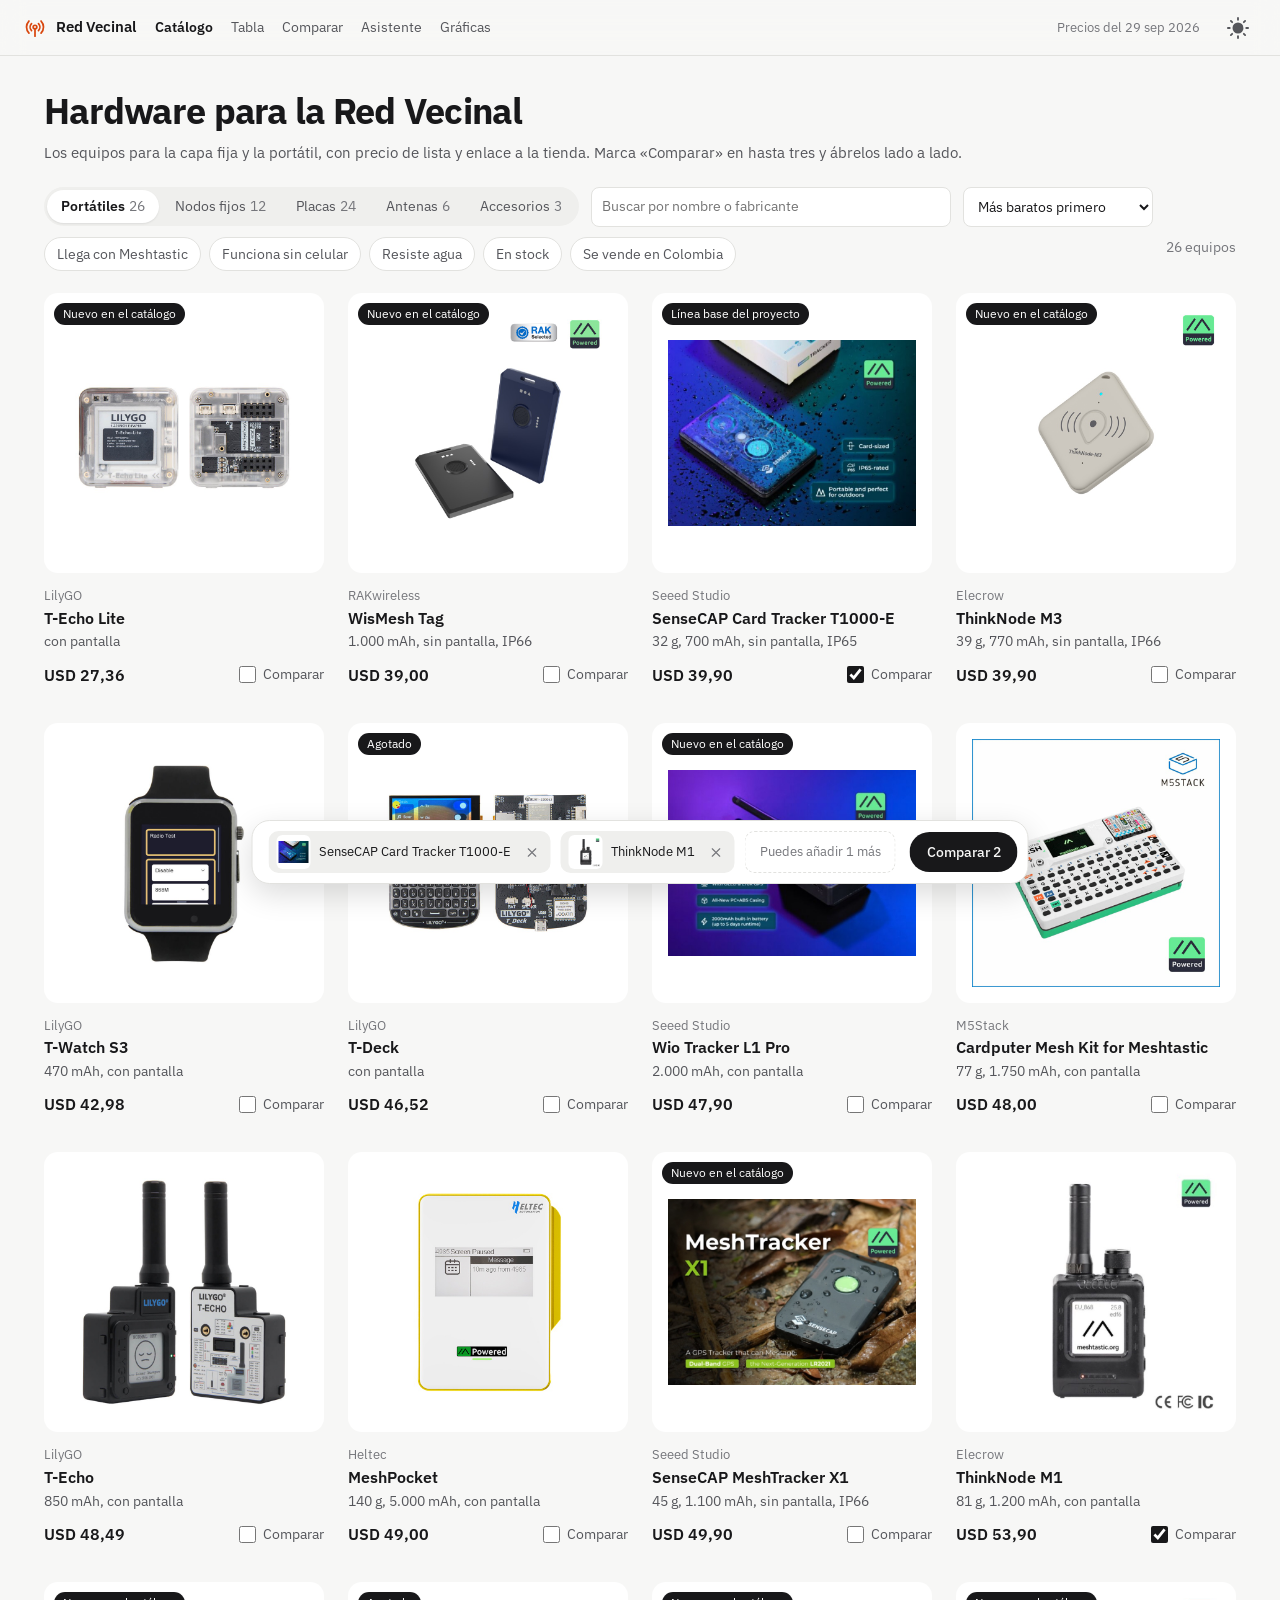
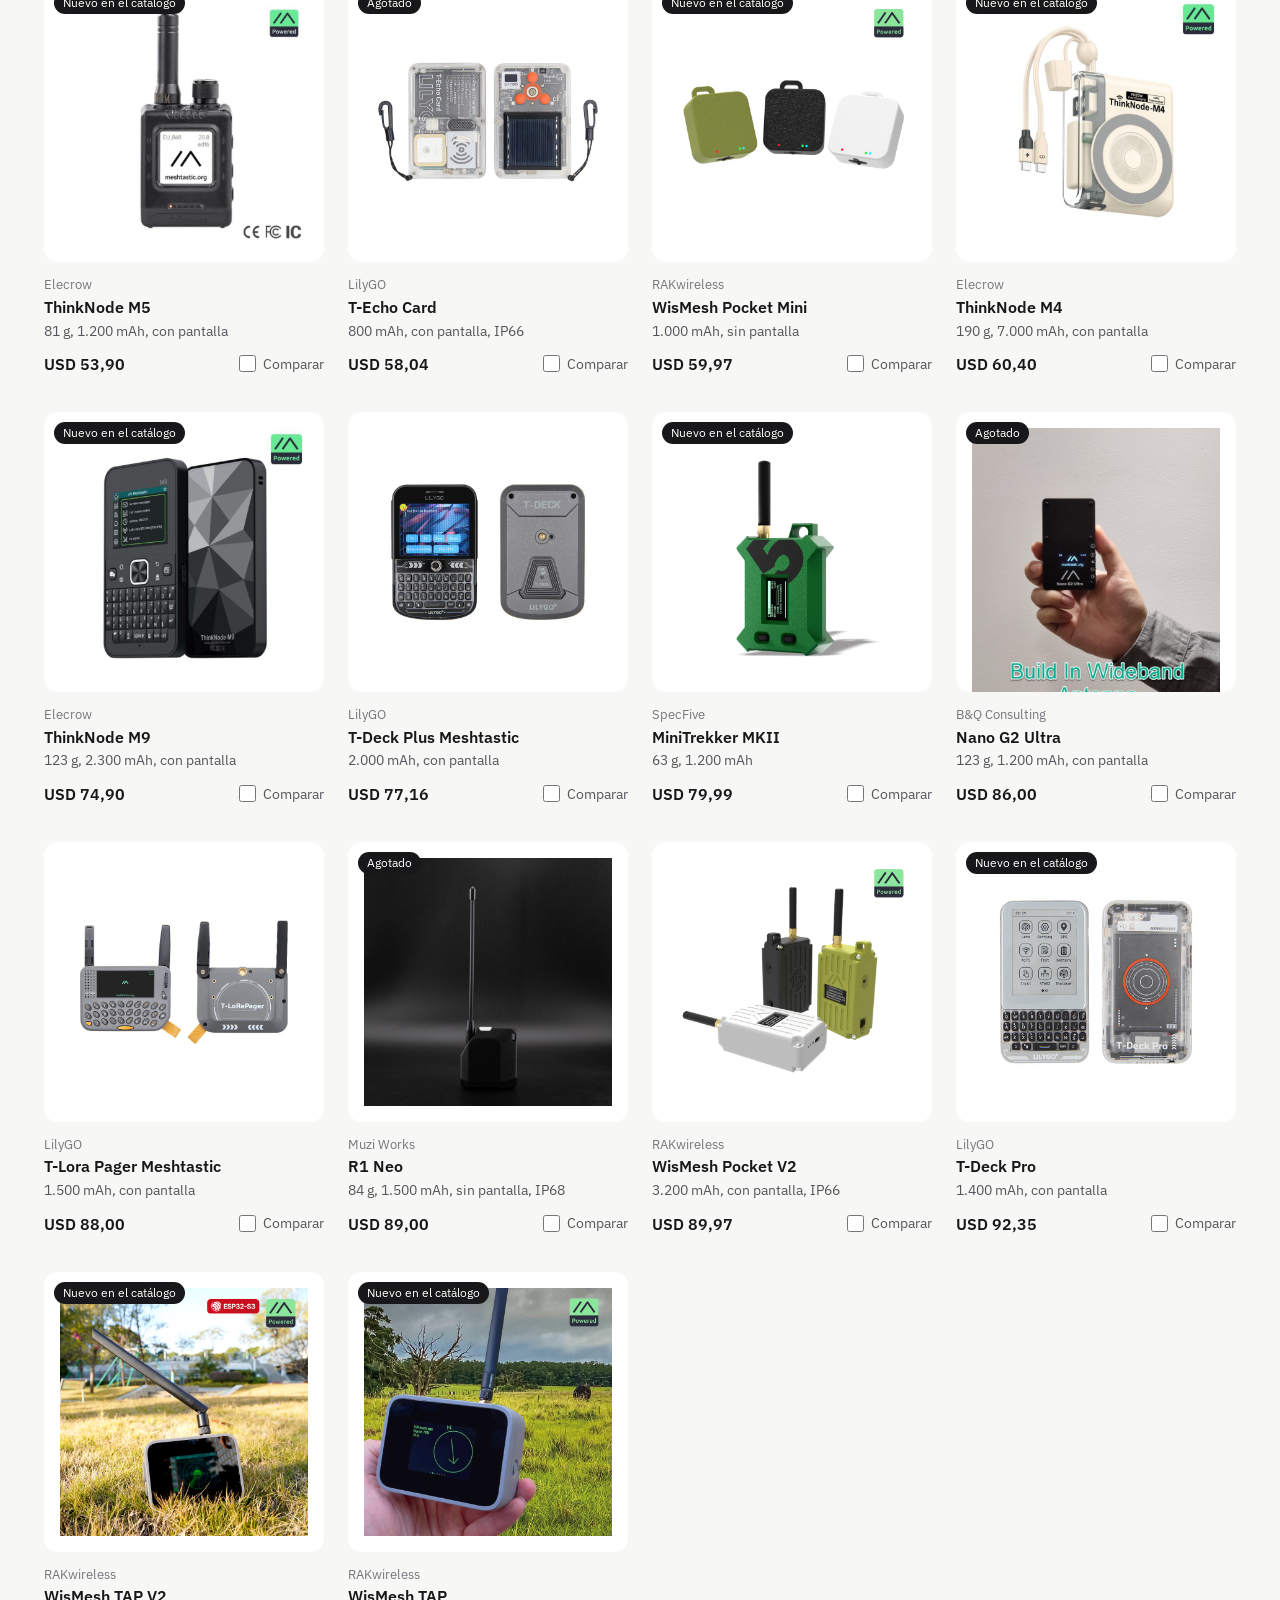
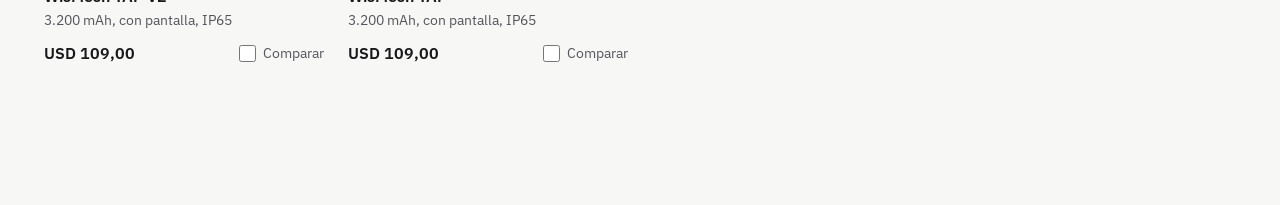
==== commit 319a17aa: "Rehacer el sitio en cinco páginas, con fotos propias y potencia FCC - Catálogo como página principal" ====
--- a/index.html
+++ b/index.html
@@ -2,340 +2,229 @@
 <html lang="es">
 <head>
 <meta charset="utf-8">
-<meta name="viewport" content="width=device-width, initial-scale=1">
+<meta name="viewport" content="width=device-width, initial-scale=1, viewport-fit=cover">
+<meta name="color-scheme" content="light dark">
 <title>Hardware Red Vecinal</title>
-<meta name="description" content="Comparador interno de hardware LoRa/Meshtastic para la Red Vecinal de Manizales: capa fija y capa portátil, con precios fechados y fuentes.">
+<script>try{var t=localStorage.getItem("rv-tema");if(t)document.documentElement.dataset.theme=t}catch(e){}</script>
 <link rel="preconnect" href="https://fonts.googleapis.com">
 <link rel="preconnect" href="https://fonts.gstatic.com" crossorigin>
-<link rel="stylesheet" href="https://fonts.googleapis.com/css2?family=Archivo:wdth,wght@62..125,100..900&display=swap">
-<link rel="stylesheet" href="assets/estilo.css?v=2026-09-30f">
+<link rel="stylesheet" href="https://fonts.googleapis.com/css2?family=IBM+Plex+Sans:wght@400;500;600;700&display=swap">
+<link rel="stylesheet" href="assets/comun.css">
+<style>
+  /* Catálogo, página principal. Casilla «Comparar» siempre visible y bandeja persistente de lo
+     elegido (Baymard); la comparación se abre encima, sin perder el contexto del catálogo. */
+  main { max-width: 1240px; margin: 0 auto; padding: 28px 24px 140px; }
+  .cabecera { display: flex; flex-wrap: wrap; align-items: end; justify-content: space-between; gap: 12px 24px; }
+  h1 { font-size: clamp(26px, 3.6vw, 36px); letter-spacing: -0.02em; margin: 0; }
+  .cabecera p { margin: 4px 0 0; color: var(--ink-2); }
+  .herramientas { display: flex; flex-wrap: wrap; gap: 12px; align-items: center; margin: 22px 0 10px; }
+  .herramientas input[type="search"] { flex: 1 1 240px; max-width: 360px; }
+  .filtros { display: flex; flex-wrap: wrap; gap: 8px; margin-bottom: 22px; }
+  .filtro { border: 1px solid var(--line); background: var(--surface); border-radius: 999px; padding: 6px 12px; font-size: 13.5px; cursor: pointer; color: var(--ink-2); display: inline-flex; align-items: center; gap: 6px; }
+  .filtro[aria-pressed="true"] { background: var(--ink); color: var(--bg); border-color: var(--ink); }
+  .filtro svg { width: 14px; height: 14px; }
+  .conteo { font-size: 13.5px; color: var(--ink-3); margin-left: auto; }
+
+  .grilla { display: grid; grid-template-columns: repeat(auto-fill, minmax(220px, 1fr)); gap: 36px 24px; list-style: none; padding: 0; margin: 0; }
+  .item { display: flex; flex-direction: column; gap: 3px; min-width: 0; }
+  .item .foto { aspect-ratio: 1; padding: 16px; margin-bottom: 10px; position: relative; }
+  .item .aviso { position: absolute; top: 10px; left: 10px; font-size: 12px; background: #18181a; color: #ffffff; padding: 2px 9px; border-radius: 999px; z-index: 1; }
+  .item .fab { font-size: 12.5px; color: var(--ink-3); }
+  .item h2 { font-size: 16px; font-weight: 600; margin: 0; line-height: 1.3; }
+  .item .res { font-size: 13.5px; color: var(--ink-2); }
+  .item .pie { display: flex; align-items: center; justify-content: space-between; gap: 8px; margin-top: 8px; }
+  .item .precio { font-size: 16px; }
+  .comparar { display: inline-flex; align-items: center; gap: 7px; font-size: 13.5px; color: var(--ink-2); cursor: pointer; }
+  .comparar input { width: 17px; height: 17px; accent-color: var(--ink); margin: 0; }
+  .vacio { padding: 60px 0; text-align: center; color: var(--ink-2); }
+
+  .bandeja { position: fixed; left: 50%; bottom: calc(16px + env(safe-area-inset-bottom, 0px)); transform: translate(-50%, 140%); transition: transform .25s; z-index: 40;
+    display: flex; align-items: center; gap: 14px; padding: 10px 10px 10px 16px; max-width: calc(100% - 32px);
+    background: var(--surface); border: 1px solid var(--line); border-radius: 18px; box-shadow: 0 10px 30px rgb(0 0 0 / .14); }
+  .bandeja.visible { transform: translate(-50%, 0); }
+  .bandeja ul { display: flex; gap: 10px; list-style: none; margin: 0; padding: 0; overflow-x: auto; }
+  .bandeja li { display: flex; align-items: center; gap: 8px; background: var(--surface-2); border-radius: 10px; padding: 4px 6px 4px 8px; font-size: 13px; white-space: nowrap; }
+  .bandeja li .foto { width: 34px; height: 34px; padding: 2px; border-radius: 6px; }
+  .bandeja li button { border: 0; background: none; width: 26px; height: 26px; border-radius: 50%; cursor: pointer; color: var(--ink-3); display: grid; place-items: center; }
+  .bandeja li button:hover { background: var(--surface); color: var(--ink); }
+  .bandeja li button svg { width: 15px; height: 15px; }
+  .bandeja .hueco { border: 1px dashed var(--line); background: none; color: var(--ink-3); padding: 10px 14px; }
+  .bandeja .btn:disabled { opacity: .45; cursor: default; }
+
+  dialog { border: 0; padding: 0; width: min(1100px, calc(100% - 32px)); max-height: calc(100% - 48px); border-radius: 18px; background: var(--bg); color: var(--ink); box-shadow: 0 30px 80px rgb(0 0 0 / .35); }
+  dialog::backdrop { background: rgb(0 0 0 / .45); }
+  .hoja-cab { position: sticky; top: 0; background: var(--bg); z-index: 2; display: grid; grid-template-columns: 180px repeat(var(--k), minmax(0, 1fr)); gap: 16px; padding: 18px 24px 14px; border-bottom: 1px solid var(--line); align-items: end; }
+  .hoja-cab .titulo { font-weight: 600; font-size: 18px; align-self: center; }
+  .hoja-cab .p { text-align: center; font-size: 14px; }
+  .hoja-cab .p .foto { width: 96px; height: 96px; margin: 0 auto 6px; padding: 6px; border-radius: 10px; }
+  .hoja-pie { display: flex; justify-content: flex-end; padding: 0 24px 22px; }
+  .hoja-cab .p b { display: block; }
+  .cerrar { position: absolute; top: 12px; right: 12px; width: 36px; height: 36px; border-radius: 50%; border: 0; background: var(--surface-2); cursor: pointer; display: grid; place-items: center; }
+  .cerrar svg { width: 18px; height: 18px; }
+  .hoja-cuerpo { padding: 4px 24px 28px; }
+  .hoja-cuerpo h3 { font-size: 16px; margin: 22px 0 2px; }
+  .hoja-fila { display: grid; grid-template-columns: 180px repeat(var(--k), minmax(0, 1fr)); gap: 16px; padding: 11px 0; border-top: 1px solid var(--line); font-size: 14.5px; }
+  .hoja-fila .t { color: var(--ink-2); font-size: 13.5px; }
+  .hoja-fila .c { text-align: center; display: flex; flex-direction: column; align-items: center; }
+
+  @media (max-width: 640px) {
+    main { padding: 20px 16px 150px; }
+    .grilla { grid-template-columns: repeat(2, minmax(0, 1fr)); gap: 28px 14px; }
+    .hoja-cab, .hoja-fila { grid-template-columns: repeat(var(--k), minmax(0, 1fr)); }
+    .hoja-cab .titulo { display: none; }
+    .hoja-fila .t { grid-column: 1 / -1; text-align: center; }
+  }
+</style>
 </head>
 <body>
-
-<header class="cabecera">
-  <h1>Hardware Red Vecinal</h1>
-  <p class="proposito">Qué comprar para la capa <b>fija</b> (nodos solares en postes, azoteas y cerros) y para la <b>portátil</b> (aparatos que llevan los vecinos), que se suma a la fija.</p>
-  <dl class="meta">
-    <div><dt>Precios consultados</dt><dd id="meta-fecha">—</dd></div>
-    <div><dt>Levantamiento base</dt><dd id="meta-base">—</dd></div>
-    <div><dt>TRM</dt><dd id="meta-trm">—</dd></div>
-    <div><dt>Equipos</dt><dd id="meta-n">—</dd></div>
-  </dl>
-  <p class="nota-precios"><b>Los precios caducan:</b> son de lista en USD, sin el 25–30 % de importación, y cada uno lleva su fecha y su vendedor. En las celdas, <span class="ausente">✕</span> la fuente no lo publica, <span class="na">—</span> no aplica a esa capa, <span class="espera">aún en espera</span> sin confirmar, y <span class="llamada">[n]</span> remite a la referencia.</p>
-</header>
-
-<nav class="secciones" aria-label="Secciones">
-  <a href="#comparador">Comparador</a>
-  <a href="#barras-sec">Barras</a>
-  <a href="#densidad">Límite de densidad</a>
-  <a href="#portatil">Capa portátil</a>
-  <a href="#umbral">Umbral por capa</a>
-  <a href="#cambios-sec">Qué cambió</a>
-  <a href="#colombia-sec">Colombia</a>
-  <a href="#vacios">Vacíos</a>
-  <a href="#referencias">Referencias</a>
-  <button class="boton tema-btn" id="tema" type="button">Tema claro u oscuro</button>
-</nav>
-
+<header id="barra"></header>
 <main>
-  <div class="aviso" id="carga-error" style="display:none"></div>
-
-
-  <!-- ================= COMPARADOR ================= -->
-  <section class="bloque" id="comparador">
-    <h2>Comparador</h2>
-    <div class="controles">
-      <div class="fila-principal">
-        <label class="campo buscar">Buscar por fabricante, modelo, MCU o radio
-          <input type="search" id="f-texto" placeholder="nRF52840, SX1262, Heltec, T-Echo…" autocomplete="off">
-        </label>
-        <div class="campo">Capas <span class="ausente">(Alt+clic deja solo esa)</span>
-          <div class="capas" id="f-capas" role="group" aria-label="Capas"></div>
+  <div class="cabecera">
+    <div>
+      <h1>Hardware para la Red Vecinal</h1>
+      <p>Los equipos para la capa fija y la portátil, con precio de lista y enlace a la tienda. Marca «Comparar» en hasta tres y ábrelos lado a lado.</p>
+    </div>
+  </div>
+  <div class="herramientas">
+    <div class="segmentado" id="capas" role="tablist" aria-label="Tipo de equipo"></div>
+    <label class="visually-hidden" for="buscar">Buscar</label>
+    <input type="search" id="buscar" placeholder="Buscar por nombre o fabricante">
+    <label class="visually-hidden" for="orden">Ordenar</label>
+    <select id="orden">
+      <option value="precio">Más baratos primero</option>
+      <option value="bateria">Más batería primero</option>
+      <option value="peso">Más livianos primero</option>
+      <option value="nombre">Por nombre</option>
+    </select>
+  </div>
+  <div class="filtros" id="filtros"></div>
+  <ul class="grilla" id="grilla"></ul>
+</main>
+
+<div class="bandeja" id="bandeja" role="region" aria-label="Equipos para comparar">
+  <ul id="bandeja-lista"></ul>
+  <button class="btn btn-primario" type="button" id="abrir">Comparar</button>
+</div>
+
+<dialog id="hoja" aria-labelledby="hoja-titulo">
+  <button class="cerrar" type="button" id="cerrar" aria-label="Cerrar la comparación"></button>
+  <div id="hoja-contenido"></div>
+</dialog>
+
+<script src="assets/comun.js"></script>
+<script>
+(async function () {
+  const { esc, usd, n, foto, resumen, nombre, filasPara, CAPAS, ICONOS, barra, cargar, guardarSeleccion } = RV;
+  let d;
+  try { d = await cargar(); } catch (err) { document.getElementById("grilla").textContent = "No se pudieron cargar los datos: " + err.message; return; }
+  barra("index.html", d.meta.fecha_datos);
+  document.getElementById("cerrar").innerHTML = ICONOS.cerrar;
+  const eq = d.equipos;
+  const porId = new Map(eq.map((e) => [e.id, e]));
+  const MAX = 3;
+  const estado = { capa: "portatil", texto: "", orden: "precio", filtros: new Set(), sel: [] };
+
+  const FILTROS = [
+    ["listo", "Llega con Meshtastic", (e) => e.r.listo === true],
+    ["sincel", "Funciona sin celular", (e) => e.r.sinCelular === "total" || e.r.sinCelular === "lee", ["portatil"]],
+    ["agua", "Resiste agua", (e) => e.r.agua === true],
+    ["stock", "En stock", (e) => e.r.disponible === true],
+    ["co", "Se vende en Colombia", (e) => e.r.colombia === true],
+  ];
+
+  function pintarCapas() {
+    document.getElementById("capas").innerHTML = Object.entries(CAPAS).map(([k, c]) =>
+      `<button type="button" role="tab" aria-selected="${k === estado.capa}" data-k="${k}">${c.plural}<span class="cuenta">${eq.filter((e) => e.capa === k).length}</span></button>`).join("");
+    document.getElementById("filtros").innerHTML = FILTROS.filter((f) => !f[3] || f[3].includes(estado.capa)).map(([k, t]) =>
+      `<button type="button" class="filtro" data-f="${k}" aria-pressed="${estado.filtros.has(k)}">${estado.filtros.has(k) ? ICONOS.si : ""}${t}</button>`).join("") + `<span class="conteo" id="conteo"></span>`;
+  }
+
+  function lista() {
+    const t = estado.texto.trim().toLowerCase();
+    const fs = FILTROS.filter(([k]) => estado.filtros.has(k));
+    const l = eq.filter((e) => e.capa === estado.capa && (!t || `${e.fabricante} ${e.modelo}`.toLowerCase().includes(t)) && fs.every((f) => f[2](e)));
+    const clave = { precio: (e) => e.r.precio, bateria: (e) => (e.r.bateria === null ? null : -e.r.bateria), peso: (e) => e.r.peso, nombre: null }[estado.orden];
+    return l.sort((a, b) => {
+      if (!clave) return nombre(a).localeCompare(nombre(b), "es");
+      const va = clave(a), vb = clave(b);
+      if (va === null && vb === null) return 0; if (va === null) return 1; if (vb === null) return -1;
+      return va - vb;
+    });
+  }
+
+  function pintarGrilla() {
+    const l = lista();
+    document.getElementById("conteo").textContent = `${l.length} ${l.length === 1 ? "equipo" : "equipos"}`;
+    document.getElementById("grilla").innerHTML = l.map((e) => {
+      const marcado = estado.sel.includes(e.id);
+      const lleno = !marcado && estado.sel.length >= MAX;
+      const aviso = e.disponibilidad === "agotado" ? "Agotado" : e.linea_base ? "Línea base del proyecto" : e.nuevo ? "Nuevo en el catálogo" : "";
+      return `<li class="item">
+        <div class="foto marco-foto">${aviso ? `<span class="aviso">${aviso}</span>` : ""}${foto(e)}</div>
+        <span class="fab">${esc(e.fabricante)}</span>
+        <h2>${esc(nombre(e))}</h2>
+        <span class="res">${esc(resumen(e)) || "&nbsp;"}</span>
+        <div class="pie">
+          ${e.r.precio !== null ? `<a class="precio" href="${esc(e.url)}" target="_blank" rel="noopener">${usd(e.r.precio)}</a>` : `<span class="sin-dato">Sin dato</span>`}
+          <label class="comparar"><input type="checkbox" data-id="${esc(e.id)}" ${marcado ? "checked" : ""} ${lleno ? "disabled" : ""}> Comparar</label>
         </div>
-      </div>
-      <div class="fila-secundaria">
-        <details class="mas-filtros">
-          <summary>Más filtros <span id="n-filtros"></span></summary>
-          <div class="rejilla">
-            <label class="campo">Familia de microcontrolador<select id="f-mcu"></select></label>
-            <label class="campo">Chipset de radio<select id="f-radio"></select></label>
-            <label class="campo">Soporte de Meshtastic<select id="f-meshtastic"></select></label>
-            <label class="campo">Disponibilidad en Colombia<select id="f-colombia"></select></label>
-            <label class="campo">Familia portátil<select id="f-familia"></select></label>
-            <label class="campo">Precio USD, mínimo y máximo
-              <span class="rango"><input type="number" id="f-pmin" min="0" step="1" placeholder="mín" aria-label="Precio mínimo"><input type="number" id="f-pmax" min="0" step="1" placeholder="máx" aria-label="Precio máximo"></span>
-            </label>
-            <label class="campo">Batería mínima (mAh)<input type="number" id="f-bat" min="0" step="100" placeholder="1000"></label>
-            <label class="campo check"><input type="checkbox" id="f-conprecio"> Solo con precio verificable</label>
-          </div>
-        </details>
-        <div class="atajos">Ver:
-          <button class="atajo" type="button" data-solo="fija,portatil">fija y portátil</button>
-          <button class="atajo" type="button" data-solo="fija">solo fija</button>
-          <button class="atajo" type="button" data-solo="portatil">solo portátil</button>
-          <button class="atajo" type="button" data-solo="modulo">solo módulos</button>
-          <button class="atajo" type="button" data-solo="antena">solo antenas</button>
-          <button class="atajo limpiar" type="button" id="f-limpiar">Limpiar filtros</button>
-        </div>
-      </div>
-    </div>
-    <div class="resumen-filtro" id="resumen-filtro"></div>
-    <div class="tabla-envoltura">
-      <table class="datos" id="tabla">
-        <thead><tr></tr></thead>
-        <tbody></tbody>
-      </table>
-    </div>
-    <p class="resumen-filtro">Toque el nombre de un equipo para ver su detalle: condiciones de la autonomía, qué queda sin celular, notas y contradicciones. Los encabezados con flecha ordenan; los datos ausentes van siempre al final.</p>
-  </section>
-
-  <!-- ================= BARRAS ================= -->
-  <section class="bloque" id="barras-sec">
-    <h2>Barras comparativas</h2>
-    <p class="prosa">Las barras usan el mismo filtro que la tabla. Cambie de magnitud y de escala; la figura declara siempre qué escala usa.</p>
-    <div class="barras-controles">
-      <label class="grupo">Magnitud <select id="b-metrica"></select></label>
-      <span class="grupo">Escala
-        <span class="seg"><button type="button" data-escala="lineal" aria-pressed="true">Lineal desde cero</button><button type="button" data-escala="log" aria-pressed="false">Logarítmica</button></span>
-      </span>
-    </div>
-    <figure class="figura" style="margin:0">
-      <p class="titulo-fig" id="titulo-fig"></p>
-      <p class="nota-escala" id="desc-fig" style="margin-top:0"></p>
-      <p class="nota-escala" id="nota-escala"></p>
-      <div class="leyenda" id="leyenda-fig"></div>
-      <div class="barras" id="barras"></div>
-      <div class="eje" id="eje"></div>
-    </figure>
-  </section>
-
-  <!-- ================= DENSIDAD ================= -->
-  <section class="bloque" id="densidad">
-    <h2>El límite de densidad del enjambre</h2>
-    <div class="prosa" id="densidad-cuerpo">
-      <p>La premisa «entre más gente lleve el aparato, mejor el enjambre» es cierta solo hasta un punto. Meshtastic retransmite por inundación gestionada: cada nodo repite lo que oye, salvo que oiga antes a otro repetirlo<span data-ref="mt-device mt-meshalgo"></span>. Todos los aparatos que se oyen entre sí comparten un solo canal (un <b>dominio de colisión</b>). Pasado cierto número, el canal se llena y la entrega cae.</p>
-
-      <div class="aviso"><b>Resultado negativo, primero.</b> No existe ninguna medición ni simulación revisada por pares que diga cuántos nodos Meshtastic en alcance mutuo aguanta el canal. El único preprint que mide perfiles de Meshtastic en 915 MHz (Universidad Militar Nueva Granada, mayo de 2026) mide enlaces punto a punto, no prueba <code>LONG_TURBO</code> y deja la escalabilidad de la inundación como trabajo futuro<span data-ref="arxiv-umng"></span>. Meshtastic tampoco publica un tope de nodos por dominio de colisión<span data-ref="mt-meshalgo mt-blog-flood"></span>. El número de abajo sale de la <b>convergencia de tres umbrales oficiales</b> y de un cálculo propio de carga del canal. Es una cifra de diseño, no una medición.</div>
-
-      <div class="regla">
-        <div class="cifra"><span class="n">≈ 40</span><p>aparatos que retransmiten por <b>dominio de colisión</b> es la cifra de diseño. Por encima, el canal se degrada; pasados unos 85, se satura en una ráfaga de emergencia. Los umbrales vienen del firmware, del blog oficial y del cálculo de carga de abajo.</p></div>
-        <div class="lienzo"><svg viewBox="0 0 900 128" role="img" aria-labelledby="regla-t regla-d" style="color:var(--pizarra)">
-          <title id="regla-t">Regla de densidad de 0 a 120 aparatos en alcance mutuo</title>
-          <desc id="regla-d">Hasta 40 el canal cabe; de 40 a 85 se degrada; por encima de 85 se satura. Marcas en 40, 60, 80 y 85.</desc>
-          <rect x="40" y="40" width="280" height="26" style="fill:var(--zona-ok)"/>
-          <rect x="320" y="40" width="315" height="26" style="fill:var(--zona-media)"/>
-          <rect x="635" y="40" width="245" height="26" style="fill:var(--zona-alta)"/>
-          <text x="54" y="58" font-size="12.5" font-weight="600">cabe</text>
-          <text x="334" y="58" font-size="12.5" font-weight="600">se degrada</text>
-          <text x="649" y="58" font-size="12.5" font-weight="600">se satura</text>
-          <line x1="145" y1="66" x2="145" y2="76" stroke="currentColor"/><text x="145" y="89" font-size="12" text-anchor="middle">piloto: 15</text>
-          <line x1="320" y1="18" x2="320" y2="66" stroke="currentColor" stroke-width="1.5"/><text x="325" y="14" font-size="12.5" text-anchor="start">40: el firmware empieza a espaciar su tráfico de fondo</text>
-          <line x1="460" y1="34" x2="460" y2="66" stroke="currentColor" stroke-width="1.5"/><text x="465" y="30" font-size="12.5" text-anchor="start">60: el blog oficial aconseja dejar LongFast</text>
-          <line x1="600" y1="40" x2="600" y2="80" stroke="currentColor" stroke-width="1.5"/><text x="595" y="89" font-size="12.5" text-anchor="end">80: se llena la NodeDB de un nRF52840</text>
-          <line x1="635" y1="40" x2="635" y2="96" stroke="currentColor" stroke-width="1.5"/><text x="640" y="105" font-size="12.5">85: canal al 25 % con buena supresión</text>
-          <line x1="40" y1="66" x2="880" y2="66" stroke="currentColor" stroke-opacity=".35"/>
-          <text x="40" y="124" font-size="11" text-anchor="middle" style="fill:var(--pizarra-3)">0</text><text x="180" y="124" font-size="11" text-anchor="middle" style="fill:var(--pizarra-3)">20</text><text x="320" y="124" font-size="11" text-anchor="middle" style="fill:var(--pizarra-3)">40</text><text x="460" y="124" font-size="11" text-anchor="middle" style="fill:var(--pizarra-3)">60</text><text x="600" y="124" font-size="11" text-anchor="middle" style="fill:var(--pizarra-3)">80</text><text x="740" y="124" font-size="11" text-anchor="middle" style="fill:var(--pizarra-3)">100</text><text x="880" y="124" font-size="11" text-anchor="middle" style="fill:var(--pizarra-3)">120</text>
-        </svg></div>
-        <p class="pie">Aparatos en alcance mutuo, escala lineal desde cero. Las zonas combinan umbrales oficiales (40, 60, 80) y el cálculo propio de ocupación (85), que es una estimación.</p>
-      </div>
-
-      <h3>1. ¿Cuántos nodos aguanta el canal? Lo que sí está publicado</h3>
-      <table class="simple">
-        <thead><tr><th>Umbral</th><th>Cifra</th><th>Qué significa</th><th>Fuente</th></tr></thead>
-        <tbody>
-          <tr><td>Utilización de canal «cortés»</td><td class="num">25 %</td><td>Por encima, el nodo deja de enviar su telemetría, su posición y sus respuestas de NodeInfo. La ocupación se mide en una ventana deslizante de 60 s y cuenta todo lo que se oye, no solo lo propio.</td><td>Código<span data-ref="fw-airtime"></span></td></tr>
-          <tr><td>Tope duro de utilización</td><td class="num">40 %</td><td>Por encima, ningún rol envía tráfico de fondo propio. <b>No frena las retransmisiones ni el texto</b>: en los archivos revisados no hay descarte de retransmisiones por ocupación de canal.</td><td>Código<span data-ref="fw-airtime"></span></td></tr>
-          <tr><td>Escalado por tamaño de malla</td><td class="num">40 nodos</td><td>Con más de 40 nodos vistos en 2 h, los intervalos de telemetría, posición y NodeInfo se multiplican por 1 + (N − 40)·2<sup>SF</sup>/(BW·100). Con <code>LONG_TURBO</code> y 100 nodos, ×3,46; con LongFast, ×5,92. <b class="contra">Contradicción:</b> la documentación da un factor fijo de 0,075 por nodo y el código usa la fórmula por preset (su propio comentario lo reconoce).</td><td>Documentación y código<span data-ref="mt-meshalgo fw-default"></span></td></tr>
-          <tr><td>Señal para dejar LongFast</td><td class="num">&gt; 60 nodos</td><td>«especialmente si están en relativa proximidad». El mismo texto relata una malla regional de más de 150 nodos en LongFast con picos de ocupación superiores al 65 %, en la que el texto era «extremadamente poco fiable».</td><td>Blog oficial<span data-ref="mt-blog-longfast"></span></td></tr>
-          <tr><td>Señal para quitar un rol de infraestructura</td><td class="num">ChUtil 25 %<br>AirUtilTX 7–8 %</td><td>Si se superan, se deja de usar ese rol en el punto.</td><td>Blog oficial<span data-ref="mt-blog-routerlate"></span></td></tr>
-          <tr><td>Tamaño de la NodeDB</td><td class="num">80 / 100–250</td><td>80 nodos en nRF52 y de 100 a 250 en ESP32-S3 (v2.7.26). En la pre-release 2.8.0, 120 en nRF52840. Con la base llena se borra el nodo más antiguo que no sea favorito. El blog de DEF CON habla de «unos 100»: <b class="contra">contradicción</b> con el código, que da cifras distintas según la plataforma.</td><td>Código y blog<span data-ref="fw-pbconst fw-pbconst-dev mt-blog-defcon"></span></td></tr>
-          <tr><td>Mallas grandes documentadas</td><td>más de 100, 700 y 2.000</td><td>El blog oficial afirma que la inundación funciona en mallas de más de 100 nodos «con control de tráfico adecuado», sin cifra de entrega. Bay Mesh tiene más de 700 nodos. En DEF CON 33 los asistentes reportaron más de 2.000, sin cifras oficiales de entrega.</td><td>Blog oficial<span data-ref="mt-blog-flood mt-blog-zerocost mt-blog-defcon"></span></td></tr>
-        </tbody>
-      </table>
-
-      <p><b>La única cifra de entrega contra número de nodos</b> es una simulación de un colaborador externo en el foro del firmware (fuente de comunidad, no revisada). Con límite de 3 saltos, la inundación entrega el 100 % a 20 nodos, el 92 % a 100, el 14 % a 500 y el 2 % a 1.000. Con 7 saltos mejora (51 % a 500) pero no se cura. Al modelar el semidúplex, la entrega cae del 87,5 % al 6 % en una malla de 235 nodos<span data-ref="gh-9936"></span>. <b class="contra">Contradicción dentro de la misma fuente:</b> una primera tabla del autor, con un límite de 30 saltos, daba 99 % a 1.000 nodos. Él mismo reconoce que su simulador «sobrestima» la ventaja de su propuesta. No se usa como cifra de diseño.</p>
-
-      <h3>Cálculo propio de carga del canal <span class="espera" style="font-style:normal">(estimado)</span></h3>
-      <p>Supuestos a la vista. Tiempo en aire de un mensaje de 50 bytes con la fórmula de Semtech que implementa el firmware (preámbulo de 16 símbolos): <b>443 ms en <code>LONG_TURBO</code></b> y 641 ms en LongFast<span data-ref="fw-radioif mt-radio"></span>. El escenario es la ráfaga después de una alerta: cada aparato envía un mensaje en 5 minutos. <i>k</i> es cuántas veces se transmite cada mensaje dentro del dominio de colisión: 2 si la supresión de duplicados funciona (el original y una retransmisión), 4 si falla en parte por nodos ocultos entre laderas. Ocupación = N · k · 0,443 s / 300 s.</p>
-      <table class="simple" style="max-width:720px">
-        <thead><tr><th>Aparatos en alcance mutuo</th><th>LONG_TURBO, k = 2</th><th>LONG_TURBO, k = 4</th><th>LongFast, k = 4 (referencia)</th></tr></thead>
-        <tbody>
-          <tr><td class="num">15 (piloto, fase 1)</td><td class="num">4 %</td><td class="num">9 %</td><td class="num">13 %</td></tr>
-          <tr><td class="num">25</td><td class="num">7 %</td><td class="num">15 %</td><td class="num">21 %</td></tr>
-          <tr><td class="num"><b>40</b></td><td class="num">12 %</td><td class="num"><b>24 %</b></td><td class="num">34 %</td></tr>
-          <tr><td class="num">60</td><td class="num">18 %</td><td class="num">35 %</td><td class="num">51 %</td></tr>
-          <tr><td class="num">80</td><td class="num">24 %</td><td class="num">47 %</td><td class="num">68 %</td></tr>
-          <tr><td class="num">120</td><td class="num">35 %</td><td class="num">71 %</td><td class="num">103 %</td></tr>
-        </tbody>
-      </table>
-      <p>Con el umbral cortés del 25 %, el canal aguanta <b>unos 42 aparatos con supresión imperfecta y unos 85 con supresión buena</b>. Ese rango coincide con los umbrales oficiales de 40, 60 y 80. Solo el tráfico de fondo de la 2.7 (posición y telemetría cada hora, NodeInfo cada 3 h) ocupa un 5 % a 40 nodos y un 10 % a 80: el que satura es el tráfico humano en ráfaga, no el automático. <b>Un hallazgo a favor:</b> el <code>LONG_TURBO</code> que nos impone la norma ocupa el 69 % del tiempo en aire de LongFast por mensaje, así que da aproximadamente un 45 % más de capacidad que el preset por defecto. Lo que la norma cuesta en alcance (3 dB), lo devuelve en densidad.</p>
-
-      <h3>2. ¿Qué rol lleva cada aparato? (firmware 2.7.26, estable al 29-sep-2026)</h3>
-      <table class="simple">
-        <thead><tr><th>Rol</th><th>Qué hace</th><th>En esta red</th></tr></thead>
-        <tbody>
-          <tr><td><code>CLIENT</code></td><td>Rol por defecto. Retransmite solo si nadie lo hizo antes y cancela su retransmisión si oye un duplicado.</td><td>Portátiles en zonas de baja densidad: laderas sin poste, que es donde la premisa se cumple. Nodos fijos de barrio.</td></tr>
-          <tr><td><code>CLIENT_MUTE</code></td><td>No retransmite nada. Recomendado oficialmente para zonas de mucho tráfico y para los aparatos de más de un mismo dueño: «uno CLIENT o CLIENT_BASE y el resto CLIENT_MUTE».</td><td>Portátiles por encima de unos 40 en el mismo dominio de colisión, y todos menos 2 o 3 en puntos de concentración (salón comunal, refugio, punto de encuentro).</td></tr>
-          <tr><td><code>CLIENT_BASE</code></td><td>Retransmite siempre lo que va hacia o desde sus favoritos; el resto lo trata como CLIENT.</td><td>Nodo de azotea de una familia o de la JAC, con los portátiles del hogar como favoritos.</td></tr>
-          <tr><td><code>ROUTER</code></td><td>Retransmite siempre y con prioridad, sin cancelar. Según el protobuf, solo para torre o cima de montaña; «no para tejados ni nodos móviles».</td><td><b>Solo</b> los repetidores de cerro de la troncal: 2, 4 y 6 según la fase.</td></tr>
-          <tr><td><code>ROUTER_LATE</code></td><td>Retransmite siempre, pero tarde. Pensado para cubrir zonas ciegas; «no es buena elección para nodos de tejado».</td><td>Solo el nodo fijo que sea el <b>único</b> enlace hacia una sombra de ladera, vigilando ChUtil &lt; 25 % y AirUtilTX &lt; 7–8 %.</td></tr>
-          <tr><td><code>REPEATER</code></td><td><b>Deprecado desde v2.7.11</b> porque crea huecos en la cadena de retransmisión. El protobuf manda pasar a ROUTER o ROUTER_LATE. <b class="contra">Contradicción:</b> el blog de roles lo sigue describiendo como vigente.</td><td>No usar.</td></tr>
-        </tbody>
-      </table>
-      <p>Fuentes de la tabla<span data-ref="mt-device mt-blog-roles mt-blog-routerlate pb-config"></span>. <b>Resultado negativo:</b> no existe una proporción oficial de routers frente a clientes. El único porcentaje publicado, un 3 % de routers, es el supuesto de un ejemplo de colisiones en el blog de saltos gratis, no una recomendación<span data-ref="mt-blog-zerocost"></span>. Tampoco hay una frase oficial que diga qué rol lleva un portátil: solo la prohibición de ROUTER en nodos móviles.</p>
-
-      <h3>3. Límite de saltos y <code>LONG_TURBO</code></h3>
-      <ul>
-        <li><b>Límite de saltos: 3 por defecto, 7 como máximo.</b> La documentación dice «Really, 3 is fine»<span data-ref="mt-lora fw-meshtypes"></span>. Cada salto extra multiplica las retransmisiones de toda difusión. La simulación comunitaria muestra que el límite de saltos es también un techo de entrega<span data-ref="gh-9936"></span>.</li>
-        <li><b>Saltos gratis en la troncal.</b> Desde finales de 2025, un paquete que llega de un ROUTER o ROUTER_LATE marcado como favorito no descuenta salto al pasar por otro nodo de infraestructura<span data-ref="mt-blog-zerocost"></span>. Si los repetidores de cerro se marcan como favoritos entre sí, <b>toda la troncal cuenta como un solo salto</b>, y los 3 saltos quedan para el primer y el último tramo en los barrios.</li>
-        <li><b><code>LONG_TURBO</code>: SF11, 500 kHz, CR 4/8, 1,34 kbps, 150 dB de presupuesto de enlace</b>, frente a 1,07 kbps y 153 dB de LongFast<span data-ref="mt-radio fw-meshradio"></span>. Es el único preset que cumple el ancho de banda mínimo de 500 kHz del numeral 3.6<span data-ref="ane-105"></span>. Ventana de contención: la ranura dura unos 18 ms en <code>LONG_TURBO</code> y unos 28 ms en LongFast (cálculo sobre la fórmula del código)<span data-ref="fw-radioif"></span>.</li>
-        <li><b><code>LONG_TURBO</code> y LongFast no se oyen entre sí</b>, lo dicen las notas de la 2.8.0<span data-ref="fw-rel28"></span>. <b class="contra">Contradicción que no resolvemos:</b> la comunidad Meshtastic Colombia recomienda región ANZ, <b>LongFast, 7 saltos y 30 dBm</b><span data-ref="meshcol"></span>. Una red en <code>LONG_TURBO</code> queda aislada de esa comunidad, y con LongFast a 250 kHz no se cumple el ancho mínimo de la norma. Es una decisión del proyecto, no técnica.</li>
-        <li><b>Aviso de la pre-release 2.8.0</b> (1-sep-2026): reasigna por completo regiones y presets, pone <code>LONG_TURBO</code> por defecto en los nodos nuevos de EE. UU. y apaga la telemetría y la posición por defecto<span data-ref="fw-rel28"></span>. Para el piloto conviene fijar la versión estable 2.7.x y reverificar ANZ y <code>LONG_TURBO</code> después de cada flasheo.</li>
-        <li><b>Riesgo por probar en banco:</b> el preprint de la UMNG vio fallar de golpe el preset SF11/125 kHz/CR 4/8 a 80 dB de atenuación con SNR de +10 dB. Lo atribuye, como hipótesis, a una interacción entre SF11, CR 4/8 y la detección de canal del firmware<span data-ref="arxiv-umng"></span>. <code>LONG_TURBO</code> usa el mismo par SF11 y CR 4/8, a 500 kHz, y no se ha probado.</li>
-      </ul>
-
-      <h3>4. Traducido a Manizales: cuántos por barrio y cómo configurados</h3>
-      <table class="simple">
-        <thead><tr><th>Fase (escala de <code>_proyecto.md</code>)</th><th>Portátiles</th><th>Por dominio de colisión</th><th>Configuración</th></tr></thead>
-        <tbody>
-          <tr><td>Fase 1: piloto en un barrio de ladera</td><td class="num">15</td><td class="num">15</td><td>Todos en <code>CLIENT</code>. Ocupación en ráfaga del 4 al 9 %: el límite de densidad <b>no aprieta</b> en el piloto.</td></tr>
-          <tr><td>Fase 2: comunas de ladera prioritarias</td><td class="num">80</td><td class="num">10–25 si se reparten en 4 o más barrios</td><td>Todos en <code>CLIENT</code>, salvo en puntos de concentración.</td></tr>
-          <tr><td>Fase 3: ciudad</td><td class="num">300</td><td class="num">hasta ~40 en CLIENT por barrio</td><td>Por encima de ~40 en un mismo barrio que se oye entre sí, los adicionales en <code>CLIENT_MUTE</code>. Primero se silencian las etiquetas de la familia (a), que tienen menos batería y dependen del celular.</td></tr>
-        </tbody>
-      </table>
-      <p><b>Recomendación por barrio:</b> entre 15 y 40 portátiles en <code>CLIENT</code> por dominio de colisión, repartidos donde no llega el poste. Los que pasen de ~40 van en <code>CLIENT_MUTE</code>, y también en <code>CLIENT_MUTE</code> todos menos 2 o 3 en cualquier punto donde se junten decenas de aparatos. Además:</p>
-      <ol>
-        <li>Límite de saltos en 3. Repetidores de cerro en <code>ROUTER</code>, favoritos entre sí (saltos gratis).</li>
-        <li>Nodos fijos de barrio en <code>CLIENT</code>. <code>ROUTER_LATE</code> solo si un nodo es el único enlace de una sombra, vigilando su ocupación.</li>
-        <li>En cada portátil, como <b>favoritos</b>: el nodo fijo del barrio y el nodo que origina las alertas. Así no salen nunca de la NodeDB de 80 nodos de los nRF52840. Una ciudad con 120 fijos y 300 portátiles supera con creces ese tamaño.</li>
-        <li>Posición y telemetría apagadas en los portátiles: ahorran aire y protegen la ubicación de los vecinos. Es lo que la 2.8 hará por defecto.</li>
-        <li>Alertas por canal de difusión, no por mensaje directo. El mensaje directo depende de la clave pública guardada en la NodeDB y genera acuses de recibo.</li>
-      </ol>
-      <p class="ausente">Por qué un barrio es un solo dominio: el preprint de la UMNG estima alcances de 1,5 a 5 km para SF11–12 en entorno urbano denso (modelo con exponente 3,5, no medición)<span data-ref="arxiv-umng"></span>. Un barrio de ladera es más pequeño, así que sus portátiles se oyen entre sí salvo por el relieve. El relieve puede partir el barrio en dos dominios, y solo una medición de campo lo dice.</p>
-    </div>
-  </section>
-
-  <!-- ================= PORTÁTIL ================= -->
-  <section class="bloque" id="portatil">
-    <h2>Capa portátil: las dos familias</h2>
-    <div class="prosa" id="portatil-cuerpo">
-      <p>La capa portátil tiene hoy 26 aparatos: los 10 del 4-sep y 16 añadidos en esta revisión. Se comparan con criterios propios, no con los de la capa fija: la capa fija se juzga por su consumo dormido, y un portátil se juzga por lo que dura andando. Para verlos en la tabla, use el filtro <button class="atajo" type="button" data-solo="portatil">solo portátil</button> y el de familia.</p>
-
-      <table class="simple">
-        <thead><tr><th>Criterio</th><th>(a) Etiqueta sin pantalla, emparejada al celular</th><th>(b) Aparato con pantalla propia</th></tr></thead>
-        <tbody>
-          <tr><td>Ejemplos</td><td>SenseCAP T1000-E, MeshTracker X1, WisMesh Tag, ThinkNode M3, WisMesh Pocket Mini, ThinkNode M4, R1 Neo, MiniTrekker MKII</td><td>ThinkNode M1/M5/M9, T-Echo, MeshPocket, Wio Tracker L1 Pro, Nano G2 Ultra, Cardputer, T-Deck Plus/Pro, T-Lora Pager, WisMesh TAP, WisMesh Pocket V2</td></tr>
-          <tr><td>Portabilidad (peso publicado)</td><td>32 g (T1000-E), 38,7 g (M3), 45 g (X1), 84 g (R1 Neo). Tamaño de tarjeta o llavero.</td><td>77 a 140 g: Cardputer 77, M1 y M5 81, M9 y Nano 123, MeshPocket 140. Cabe en un bolsillo, pero se nota.</td></tr>
-          <tr><td>Autonomía en uso</td><td>X1 «hasta 5 días» y M3 18 h, con un mensaje por minuto (la misma ficha dice también «al menos 12 h»). El Tag, 2 a 3 días según reportes de usuarios que cita RAK. T1000-E: ✕ en la ficha.</td><td>M1 «más de 48 h» (la comunidad mide de 24 h con GPS a unos 4 días). Nano G2 Ultra, unos 5 días. El resto, ✕. <b>Casi nadie publica la autonomía en uso.</b></td></tr>
-          <tr><td>Recarga</td><td>Varias usan <b>cable magnético propietario</b> (T1000-E, Tag, M3). Si el cable se pierde en un apagón, no hay cómo cargar. X1 y R1 Neo usan USB-C.</td><td>USB-C casi siempre. La MeshPocket carga por Qi2 y además es una batería externa de 5.000 o 10.000 mAh que <b>recarga celulares</b>.</td></tr>
-          <tr><td>Pilas comunes reemplazables</td><td colspan="2"><b>Resultado negativo: ningún portátil usa pilas AA, AAA ni 18650 extraíble.</b> El más cercano es el Nano G2 Ultra: una LiPo con conector JST que se cambia quitando 4 tuercas. El ThinkNode M4 rotula «18650», pero no confirma que la celda se pueda sacar. Las 18650 sí se consiguen ya en Colombia (ver mercado colombiano) y alimentan los nodos fijos SenseCAP y Heltec.</td></tr>
-          <tr><td>Dependencia del celular</td><td><b>Total para leer.</b> Sin teléfono, la etiqueta solo manda su posición o un SOS con un botón y <b>sigue retransmitiendo para los demás</b>. El vecino queda sordo, pero su aparato sigue sirviendo a la red.</td><td>Parcial o nula. Con pantalla y sin teclado (T-Echo, M1, M5, MeshPocket, L1 Pro) el vecino lee sin teléfono, pero no escribe texto libre. Con teclado (Cardputer, T-Deck, T-Lora Pager, M9, TAP) lee y responde solo.</td></tr>
-          <tr><td>Robustez</td><td>IP65 (T1000-E) e IP66 (X1, Tag, M3). La mejor protección publicada de la capa.</td><td>Casi todo ✕. La WisMesh TAP es IP65, y la MeshPocket declara que no es resistente al agua.</td></tr>
-          <tr><td>Resistencia a caídas</td><td colspan="2"><b>Resultado negativo: ningún fabricante publica altura de caída ni ensayo MIL-STD.</b></td></tr>
-          <tr><td>Llega funcionando</td><td>Todas preflasheadas o con soporte oficial.</td><td>La mayoría preflasheados. El T-Watch S3 exige flasheo manual, y el T-Lora Pager no confirma que traiga Meshtastic cargado. El Cardputer declara 868–923 MHz, <b>sin cubrir 923–928</b>.</td></tr>
-          <tr><td>Precio (USD, lista, 29-sep)</td><td>De 39,00 (Tag) a 89,00 (R1 Neo, agotado). T1000-E y M3 a 39,90; X1 a 49,90.</td><td>De 27,36 (T-Echo Lite) a 109,00 (TAP). L1 Pro a 47,90, MeshPocket a 49,00, M1 y M5 a 53,90, M9 a 74,90.</td></tr>
-          <tr><td>En Colombia</td><td colspan="2"><b>Resultado negativo: ningún portátil autónomo a la venta con vendedor colombiano.</b> Se revisaron Electronilab, Sigma, Ardobot, DynamoElectronics y Didácticas. MercadoLibre no se pudo revisar porque exige iniciar sesión.</td></tr>
-        </tbody>
-      </table>
-
-      <h3>Qué papel cumple cada familia</h3>
-      <ul>
-        <li><b>Familia (a): reparto masivo.</b> Es la más barata, la más liviana y la mejor sellada. Va a los hogares que ya tienen un celular compatible. <b>Su punto débil, sin rodeos:</b> el vecino solo lee la alerta si su celular tiene la app de Meshtastic instalada, está emparejado y <b>tiene batería</b>. El escenario que justifica esta red es un apagón, y en un apagón largo el celular es lo primero que se muere. Lo que sí queda sin celular es valioso para la red, aunque no para su dueño: la etiqueta sigue retransmitiendo, y cada una suma caminos a la malla.</li>
-        <li><b>Familia (b): uno por cuadra.</b> Va a los líderes de cuadra, los brigadistas de la JAC y los hogares sin celular. Sobrevive mejor al apagón porque no necesita un segundo equipo. Los modelos con teclado (M9 a USD 74,90, Cardputer a 48) permiten además confirmar y responder. La <b>MeshPocket</b> (USD 49) resuelve de paso el punto débil de la familia (a): sus 5.000 mAh recargan los celulares de la cuadra.</li>
-        <li><b>Mezcla sugerida</b> (criterio propio, no dato): etiquetas para la mayoría de los hogares con celular, y al menos un aparato con pantalla por cuadra, dentro del tope de ~40 aparatos en <code>CLIENT</code> por dominio de colisión de la sección anterior.</li>
-      </ul>
-    </div>
-  </section>
-
-  <!-- ================= UMBRAL ================= -->
-  <section class="bloque" id="umbral">
-    <h2>Umbral de bajo costo, por capa</h2>
-    <p class="prosa">Mediana (p50) y cuartiles del precio de lista, calculados <b>por capa</b> y en vivo a partir de <code>datos/equipos.json</code>. Una placa suelta no se compara con un aparato de bolsillo terminado ni con un nodo solar cerrado: mezclarlas produce un umbral falso. El p50 es el umbral de bajo costo; por encima del p75 un equipo debe justificar su precio.</p>
-    <table class="simple" id="umbrales">
-      <thead><tr><th>Capa</th><th>n</th><th>mín</th><th>p25</th><th>p50</th><th>p75</th><th>máx</th></tr></thead>
-      <tbody></tbody>
-    </table>
-  </section>
-
-  <!-- ================= CAMBIOS ================= -->
-  <section class="bloque" id="cambios-sec">
-    <h2>Qué cambió desde el 4-sep-2026</h2>
-    <div class="prosa" id="cambios-cuerpo">
-      <p>Todos los precios se reverificaron el 29-sep-2026 en la ficha del fabricante o del distribuidor, 25 días después del levantamiento base. <b>Lo esencial:</b></p>
-      <ul>
-        <li><b>La mayoría de los precios no se movió.</b> Bajan los SenseCAP de la línea base: el P1 de 77,99 a 72,90 (−6,5 %) y el P1-Pro de 100,99 a 93,90 (−7,0 %). Suben la Heltec Wireless Paper (+25 %) y la WisMesh Pocket V2, cuyo mínimo pasa de 84,97 a 89,97.</li>
-        <li><b>Agotados:</b> R1 Neo (hoy a 89,00, sin stock en ninguna variante), T-Deck original, Nano G2 Ultra, la sectorial Ubiquiti y la Heltec Wireless Stick V3 de 915 MHz. El Atlavox Beacon está en backorder.</li>
-        <li><b>Cuatro correcciones al levantamiento del 4-sep, que no son cambios de mercado</b> (marcadas «corrección» en la tabla):
-          <ul>
-            <li>El RAK4631 costaba 17,99; los 9,90 eran del RAK11200 de la misma página.</li>
-            <li>El T3-S3 V1.0 de 915 MHz cuesta 17,12; los 23,65 eran de la variante de 2,4 GHz.</li>
-            <li>El T-Beam de 915 MHz cuesta 33,15; los 30,77 eran de la variante de 433 MHz.</li>
-            <li>La URL del P1-Pro para MeshCore apuntaba a otro producto.</li>
-          </ul></li>
-        <li><b>Rambal es una tienda chilena</b>: su «COP 32.000» del 4-sep eran pesos chilenos. Sale de la lista colombiana.</li>
-        <li><b>Ya hay celdas 18650 sueltas en Colombia</b> (Sigma, Vistronica y Didácticas, desde COP 16.065). El 4-sep no había ninguna con precio visible, y es el consumible principal de los nodos SenseCAP y Heltec.</li>
-        <li><b>La antena de fábrica del SenseCAP Solar Node cubre 868–915 MHz</b> y deja fuera 915–928 MHz, que es la banda colombiana. Seeed recomienda para ese nodo la antena de fibra de 5,8 dBi (902–928). Refuerza la reserva 2 de la línea base.</li>
-        <li><b>Capa fija: ningún nodo nuevo desde el 4-sep.</b> Se añade el SpecFive Spec5 Relay (USD 274,99), que ya existía pero no estaba relevado. Las antenas de la troncal, relevadas el 4-sep sin URL, ahora llevan la ficha del vendedor: la Laird FG9026 cuesta 319,99 en RFWEL, la fibra Seeed de 8 dBi 29,90 y la ALFA de 12 dBi sigue en 67,97. La yagi de Data Alliance ya no tiene ficha, y el precio de la PCTEL queda tras una verificación anti-bots.</li>
-        <li><b>Capa portátil: 16 aparatos nuevos o no relevados antes.</b> Los más relevantes son la SenseCAP MeshTracker X1 (USD 49,90, IP66, radio LR2021), la WisMesh Tag (39,00, IP66), la ThinkNode M3 (39,90, IP66) y la ThinkNode M9 (74,90, con teclado).</li>
-      </ul>
-    </div>
-    <h3>Precios que cambiaron o equipos que dejaron de estar disponibles</h3>
-    <table class="simple" id="cambios">
-      <thead><tr><th>Capa</th><th>Equipo</th><th>USD 4-sep</th><th>USD hoy</th><th>Δ</th><th>Disponibilidad</th><th>Nota</th></tr></thead>
-      <tbody></tbody>
-    </table>
-    <h3>Equipos añadidos en esta revisión</h3>
-    <ul id="nuevos-lista"></ul>
-  </section>
-
-
-  <!-- ================= MERCADO COLOMBIANO ================= -->
-  <section class="bloque" id="colombia-sec">
-    <h2>Mercado colombiano</h2>
-    <p class="prosa">Fichas de vendedores colombianos reverificadas el 29-sep-2026, en COP con IVA salvo que se indique. Aquí están las placas sueltas, las antenas cortas, la energía y las celdas. <b>No hay a la venta en el país ningún nodo de malla terminado, ningún portátil autónomo ni ninguna antena de alta ganancia para 902–928 MHz.</b> La red se puede construir con equipos baratos, pero todavía no se puede propagar sin importar.</p>
-    <table class="simple" id="mercado-co" style="max-width:none">
-      <thead><tr><th>Tipo</th><th>Producto</th><th>Vendedor</th><th>COP</th><th>Stock</th><th>Cambio / nota</th></tr></thead>
-      <tbody></tbody>
-    </table>
-  </section>
-
-  <!-- ================= VACÍOS ================= -->
-  <section class="bloque" id="vacios">
-    <h2>Vacíos</h2>
-    <div class="prosa" id="vacios-cuerpo">
-      <p>Qué no se pudo verificar y qué haría falta para cerrarlo.</p>
-      <table class="simple">
-        <thead><tr><th>Vacío</th><th>Para cerrarlo</th></tr></thead>
-        <tbody>
-          <tr><td><b>No hay una cifra medida de nodos en alcance mutuo.</b> El «≈ 40» sale de umbrales oficiales y de un cálculo propio, no de una medición.</td><td>Correr Meshtasticator con <code>LONG_TURBO</code> (el simulador no lo trae; hay que añadirlo) y, sobre todo, medir el canal en el piloto con 15 aparatos: ChUtil y AirUtilTX de cada nodo durante un simulacro.</td></tr>
-          <tr><td><code>LONG_TURBO</code> no está probado en ningún estudio. Hay además un aviso de fallo abrupto con SF11 y CR 4/8 a 125 kHz.</td><td>Prueba de banco con dos nodos y un atenuador, barriendo la atenuación en <code>LONG_TURBO</code>, antes de comprar a escala.</td></tr>
-          <tr><td>Autonomía en uso: 21 de los 26 portátiles no publican horas, y los 5 que sí lo hacen no dan las mismas condiciones.</td><td>Medirla en el piloto con un perfil fijo: <code>LONG_TURBO</code>, posición apagada y un mensaje cada 10 min.</td></tr>
-          <tr><td>Autonomía sin sol de los nodos fijos: ningún fabricante la publica en días. La cifra de 10 a 16 días de la línea base es un cálculo del proyecto.</td><td>Aplicar la guía oficial de Meshtastic para medir el consumo de un nodo solar (sep-2026) sobre un P1-Pro.</td></tr>
-          <tr><td>Peso y resistencia a caídas: 16 de 26 portátiles sin peso publicado, y ninguno declara ensayo de caída.</td><td>Pesarlos al recibir la primera compra, y pedir el dato al fabricante.</td></tr>
-          <tr><td>Consumo publicado: cada fabricante mide una cosa distinta (recepción, reposo, máximo). La barra de consumo compara definiciones diferentes y lo dice.</td><td>Medir con un USB-meter en el mismo modo para todos los candidatos finales.</td></tr>
-          <tr><td>Disponibilidad en Colombia: MercadoLibre exige iniciar sesión y no se revisó. Interelectricas y Supportech (PCTEL) están tras verificaciones anti-bots que no se sortearon.</td><td>Revisión manual desde un navegador con sesión.</td></tr>
-          <tr><td>Precios que no se pudieron ver: yagi de Data Alliance (ficha retirada), PCTEL MFB-9153 (anti-bots) y el paquete Heltec de placa más kit solar (no hay precio de lista del paquete).</td><td>Cotizar directamente.</td></tr>
-          <tr><td>Seeed «Pager X2»: solo aparece en un agregador de videos, sin página oficial. No entra en la tabla.</td><td>Esperar la ficha oficial de Seeed.</td></tr>
-          <tr><td>Chipset del T-Lora Pager de 915 MHz (SX1262 según LilyGO, LR1121 según meshtastic.org) y banda del Cardputer y del C6L (868–923 MHz).</td><td>Preguntar al fabricante antes de comprar.</td></tr>
-          <tr><td>Bluetooth del M5Stack C6L (ESP32-C6): la comunidad dice que aún no funciona en Meshtastic y el vendedor dice que sí.</td><td>Probar una unidad.</td></tr>
-          <tr><td>Interoperar con la comunidad Meshtastic Colombia (LongFast) o cumplir la norma (<code>LONG_TURBO</code>): las dos cosas a la vez no se pueden.</td><td>Decisión del proyecto, idealmente en conversación con la comunidad.</td></tr>
-          <tr><td>Método: Exa sirvió copias viejas de varias tiendas (SenseCAP a 77,99 cuando la ficha decía 72,90, y stocks colombianos invertidos). Todo precio de la tabla se contrastó con la ficha servida el 29-sep. Un subagente usó el navegador interno al mismo tiempo que la sesión principal; sus lecturas coinciden con las comprobaciones independientes que se hicieron por descarga directa.</td><td>En la próxima actualización, leer precios con el JSON de variantes de la tienda y no con buscadores.</td></tr>
-          <tr><td>La NTC 1486 y la revisión de uso libre que la ANE tiene en curso no se reverificaron en esta revisión.</td><td>Reverificar antes de radicar cualquier documento que se apoye en este comparador.</td></tr>
-        </tbody>
-      </table>
-    </div>
-  </section>
-
-  <!-- ================= REFERENCIAS ================= -->
-  <section class="bloque" id="referencias">
-    <h2>Referencias</h2>
-    <p class="prosa">Solo fuentes abiertas y leídas en esta revisión o en el levantamiento del 4-sep-2026, con su fecha de consulta.</p>
-    <ol class="referencias" id="lista-referencias"></ol>
-  </section>
-</main>
-
-<div class="tooltip" id="tooltip" role="tooltip"></div>
-<footer>Red Vecinal LoRa, Manizales (Caldas), AIThinkers. Datos en <code>datos/equipos.json</code>; ver README para actualizarlos. Esta página no detecta nada ni decide niveles de alerta: compara el hardware de la capa de entrega.</footer>
-<script src="assets/app.js?v=2026-09-30f"></script>
+      </li>`;
+    }).join("") || `<li class="vacio">Ningún equipo cumple estos filtros.</li>`;
+  }
+
+  function pintarBandeja() {
+    const b = document.getElementById("bandeja");
+    b.classList.toggle("visible", estado.sel.length > 0);
+    const items = estado.sel.map((id) => porId.get(id)).map((e) =>
+      `<li><span class="foto marco-foto">${foto(e, "")}</span>${esc(nombre(e))}<button type="button" data-quitar="${esc(e.id)}" aria-label="Quitar ${esc(nombre(e))}">${ICONOS.cerrar}</button></li>`);
+    const huecos = MAX - estado.sel.length;
+    if (huecos > 0 && estado.sel.length) items.push(`<li class="hueco">Puedes añadir ${huecos} más</li>`);
+    document.getElementById("bandeja-lista").innerHTML = items.join("");
+    const abrir = document.getElementById("abrir");
+    abrir.disabled = estado.sel.length < 2;
+    abrir.textContent = estado.sel.length < 2 ? "Elige al menos dos" : `Comparar ${estado.sel.length}`;
+    guardarSeleccion(estado.sel);
+  }
+
+  function abrirHoja() {
+    const l = estado.sel.map((id) => porId.get(id));
+    const k = l.length;
+    const cab = `<div class="hoja-cab" style="--k:${k}"><span class="titulo" id="hoja-titulo">Comparación</span>${l.map((e) =>
+      `<div class="p"><div class="foto marco-foto">${foto(e, "")}</div><b>${esc(nombre(e))}</b><span class="sub">${esc(e.fabricante)}</span></div>`).join("")}</div>`;
+    const cuerpo = filasPara(l).map((g) => `<h3>${esc(g.titulo)}</h3>` + g.filas.map((f) =>
+      `<div class="hoja-fila" style="--k:${k}"><span class="t">${esc(f.t)}</span>${f.celdas.map((c, i) => `<div class="c ${f.mejores.includes(i) ? "celda-mejor" : ""}">${c}</div>`).join("")}</div>`).join("")).join("");
+    document.getElementById("hoja-contenido").innerHTML = cab + `<div class="hoja-cuerpo">${cuerpo}</div><div class="hoja-pie"><a class="btn btn-secundario" href="comparar.html">Abrir en la página de comparación</a></div>`;
+    document.getElementById("hoja").showModal();
+  }
+
+  document.getElementById("capas").addEventListener("click", (ev) => {
+    const b = ev.target.closest("button"); if (!b) return;
+    estado.capa = b.dataset.k; estado.filtros.clear(); pintarCapas(); pintarGrilla();
+  });
+  document.getElementById("filtros").addEventListener("click", (ev) => {
+    const b = ev.target.closest("[data-f]"); if (!b) return;
+    const k = b.dataset.f; estado.filtros.has(k) ? estado.filtros.delete(k) : estado.filtros.add(k);
+    pintarCapas(); pintarGrilla();
+  });
+  document.getElementById("buscar").addEventListener("input", (ev) => { estado.texto = ev.target.value; pintarGrilla(); });
+  document.getElementById("orden").addEventListener("change", (ev) => { estado.orden = ev.target.value; pintarGrilla(); });
+  document.getElementById("grilla").addEventListener("change", (ev) => {
+    const c = ev.target.closest("input[data-id]"); if (!c) return;
+    const id = c.dataset.id;
+    estado.sel = c.checked ? [...estado.sel, id].slice(0, MAX) : estado.sel.filter((x) => x !== id);
+    pintarGrilla(); pintarBandeja();
+  });
+  document.getElementById("bandeja-lista").addEventListener("click", (ev) => {
+    const b = ev.target.closest("[data-quitar]"); if (!b) return;
+    estado.sel = estado.sel.filter((x) => x !== b.dataset.quitar); pintarGrilla(); pintarBandeja();
+  });
+  document.getElementById("abrir").addEventListener("click", abrirHoja);
+  document.getElementById("cerrar").addEventListener("click", () => document.getElementById("hoja").close());
+
+  // Ejemplo de partida: dos equipos ya marcados, para que la bandeja se vea desde el inicio.
+  estado.sel = ["seeed-studio-sensecap-card-tracker-t1000-e", "elecrow-thinknode-m1"].filter((id) => porId.has(id));
+  pintarCapas(); pintarGrilla(); pintarBandeja();
+})();
+</script>
 </body>
 </html>
--- a/assets/comun.css
+++ b/assets/comun.css
@@ -0,0 +1,137 @@
+/* Base común de los cinco prototipos.
+   Neutros puros (sin crema), un solo acento naranja de señalización,
+   IBM Plex Sans: tipografía de ingeniería, abierta, con cifras tabulares. */
+
+:root {
+  color-scheme: light dark;
+  --bg: #f7f7f6;
+  --surface: #ffffff;
+  --surface-2: #efefed;
+  --line: #e2e2df;
+  --ink: #18181a;
+  --ink-2: #55565b;
+  --ink-3: #75767b;
+  --accent: #d9480f;         /* naranja de señalización, no terracota */
+  --accent-ink: #b33a0b;
+  --accent-soft: #fdeee6;
+  --ok: #1c7c46;
+  --no: #b42318;
+  --screen: #cfd8d3;          /* pantalla e-paper de las siluetas */
+  --screen-lit: #9fc3ff;
+  --fija: #2563a8;
+  --portatil: #d9480f;
+  --modulo: #1c7c46;
+  --antena: #6d4bb0;
+  --accesorio: #8a6a24;
+  --radius: 10px;
+  --f: "IBM Plex Sans", system-ui, sans-serif;
+}
+@media (prefers-color-scheme: dark) {
+  :root:not([data-theme="light"]) {
+    --bg: #111113; --surface: #19191c; --surface-2: #232327; --line: #2e2e33;
+    --ink: #f2f2f0; --ink-2: #b6b7bb; --ink-3: #8e8f94;
+    --accent: #ff7a3d; --accent-ink: #ff9a66; --accent-soft: #3a2014;
+    --ok: #4ec07e; --no: #ff7b6e; --screen: #4a5650; --screen-lit: #4f7dc9;
+    --fija: #5b95dd; --portatil: #ff7a3d; --modulo: #4ec07e; --antena: #a58ae6; --accesorio: #c9a35a;
+  }
+}
+:root[data-theme="dark"] {
+  --bg: #111113; --surface: #19191c; --surface-2: #232327; --line: #2e2e33;
+  --ink: #f2f2f0; --ink-2: #b6b7bb; --ink-3: #8e8f94;
+  --accent: #ff7a3d; --accent-ink: #ff9a66; --accent-soft: #3a2014;
+  --ok: #4ec07e; --no: #ff7b6e; --screen: #4a5650; --screen-lit: #4f7dc9;
+  --fija: #5b95dd; --portatil: #ff7a3d; --modulo: #4ec07e; --antena: #a58ae6; --accesorio: #c9a35a;
+}
+
+* { box-sizing: border-box; }
+html { -webkit-text-size-adjust: 100%; }
+body { margin: 0; background: var(--bg); color: var(--ink); font: 15px/1.5 var(--f); font-feature-settings: "tnum" 0; }
+a { color: inherit; }
+button { font: inherit; color: inherit; }
+:focus-visible { outline: 2px solid var(--accent); outline-offset: 2px; border-radius: 4px; }
+.num { font-variant-numeric: tabular-nums; }
+.visually-hidden { position: absolute !important; width: 1px; height: 1px; overflow: hidden; clip: rect(0 0 0 0); white-space: nowrap; }
+@media (prefers-reduced-motion: reduce) { * { transition: none !important; animation: none !important; scroll-behavior: auto !important; } }
+
+/* ---------- Barra superior común ---------- */
+.barra {
+  position: sticky; top: env(safe-area-inset-top, 0px); z-index: 30;
+  display: flex; align-items: center; gap: 20px;
+  height: 56px; padding: 0 24px;
+  background: color-mix(in srgb, var(--bg) 88%, transparent);
+  backdrop-filter: saturate(180%) blur(12px);
+  border-bottom: 1px solid var(--line);
+}
+.marca { display: flex; align-items: center; gap: 10px; text-decoration: none; font-weight: 600; letter-spacing: -0.01em; white-space: nowrap; }
+.marca svg { width: 22px; height: 22px; color: var(--accent); }
+.barra nav { display: flex; gap: 18px; font-size: 14px; color: var(--ink-2); overflow-x: auto; }
+.barra nav a { text-decoration: none; white-space: nowrap; padding: 6px 0; }
+.barra nav a[aria-current="page"] { color: var(--ink); font-weight: 600; }
+.barra .espacio { flex: 1; }
+.barra .fecha { font-size: 13px; color: var(--ink-3); white-space: nowrap; }
+
+/* Conmutador de tema: sol y luna (patrón web.dev «Building a theme switch component»). */
+.tema { --size: 36px; inline-size: var(--size); block-size: var(--size); border: 0; background: none; padding: 7px; border-radius: 50%; cursor: pointer; color: var(--ink-2); touch-action: manipulation; -webkit-tap-highlight-color: transparent; }
+.tema:hover { color: var(--ink); background: var(--surface-2); }
+.tema svg { inline-size: 100%; block-size: 100%; stroke-linecap: round; }
+.tema .sol, .tema .luna circle, .tema .rayos { transform-origin: center; transition: transform .45s cubic-bezier(.5,1.25,.75,1.25), opacity .3s; }
+.tema .sol { fill: currentColor; }
+.tema .rayos { stroke: currentColor; stroke-width: 2; }
+[data-theme="dark"] .tema .sol { transform: scale(1.75); }
+[data-theme="dark"] .tema .rayos { opacity: 0; transform: rotate(-25deg); }
+[data-theme="dark"] .tema .luna circle { transform: translateX(-7px); }
+@media (hover: none) { .tema { --size: 44px; } }
+
+/* ---------- Piezas comunes ---------- */
+.silueta { display: block; width: 100%; height: auto; color: var(--ink-2); }
+.silueta .cuerpo { fill: var(--surface-2); stroke: currentColor; stroke-width: 1.6; stroke-linejoin: round; }
+.silueta .trazo { fill: none; stroke: currentColor; stroke-width: 1.6; stroke-linecap: round; stroke-linejoin: round; }
+.silueta .pantalla { fill: var(--screen); stroke: currentColor; stroke-width: 1.2; }
+.silueta .brillo { fill: var(--screen-lit); stroke: currentColor; stroke-width: 1.2; }
+.silueta .acento { fill: var(--acento, var(--accent)); stroke: none; }
+.silueta .tecla { fill: var(--surface); stroke: currentColor; stroke-width: .8; }
+
+.si, .no { display: inline-flex; align-items: center; gap: 6px; }
+.si svg, .no svg { width: 18px; height: 18px; flex: none; }
+.si svg { color: var(--ok); }
+.no svg { color: var(--ink-3); }
+.sin-dato { color: var(--ink-3); font-size: 13px; }
+
+.btn { display: inline-flex; align-items: center; justify-content: center; gap: 8px; min-height: 40px; padding: 0 16px; border-radius: 999px; border: 1px solid transparent; font-size: 14px; font-weight: 500; text-decoration: none; cursor: pointer; white-space: nowrap; }
+.btn-primario { background: var(--ink); color: var(--bg); }
+.btn-primario:hover { background: color-mix(in srgb, var(--ink) 86%, var(--accent)); }
+.btn-secundario { background: transparent; border-color: var(--line); color: var(--ink); }
+.btn-secundario:hover { border-color: var(--ink-3); }
+.btn svg { width: 16px; height: 16px; }
+
+.etiqueta-capa { display: inline-flex; align-items: center; gap: 6px; font-size: 12.5px; color: var(--ink-2); }
+.etiqueta-capa i { width: 8px; height: 8px; border-radius: 50%; background: var(--c); display: inline-block; }
+
+select, input[type="search"], input[type="number"] {
+  font: inherit; font-size: 14px; color: var(--ink); background: var(--surface);
+  border: 1px solid var(--line); border-radius: 8px; padding: 8px 10px; min-height: 40px;
+}
+select { padding-right: 28px; }
+
+.pie-proto { max-width: 1200px; margin: 48px auto 32px; padding: 0 24px; font-size: 13px; color: var(--ink-3); }
+
+.precio { text-decoration: none; font-weight: 600; font-variant-numeric: tabular-nums; }
+.precio:hover { text-decoration: underline; text-underline-offset: 3px; }
+.sub { display: block; font-size: 12.5px; color: var(--ink-3); font-weight: 400; }
+.interruptor { display: inline-flex; align-items: center; gap: 10px; cursor: pointer; font-size: 14px; user-select: none; }
+.interruptor input { appearance: none; width: 38px; height: 22px; border-radius: 999px; background: var(--line); position: relative; cursor: pointer; margin: 0; transition: background .2s; flex: none; }
+.interruptor input::after { content: ""; position: absolute; top: 3px; left: 3px; width: 16px; height: 16px; border-radius: 50%; background: var(--surface); box-shadow: 0 1px 2px rgb(0 0 0 / .25); transition: transform .2s; }
+.interruptor input:checked { background: var(--ink); }
+.interruptor input:checked::after { transform: translateX(16px); }
+.segmentado { display: inline-flex; padding: 3px; gap: 2px; background: var(--surface-2); border-radius: 999px; overflow-x: auto; max-width: 100%; }
+.segmentado button { border: 0; background: none; padding: 6px 14px; border-radius: 999px; font-size: 14px; color: var(--ink-2); cursor: pointer; white-space: nowrap; }
+.segmentado button[aria-pressed="true"], .segmentado button[aria-selected="true"] { background: var(--surface); color: var(--ink); font-weight: 600; box-shadow: 0 1px 2px rgb(0 0 0 / .08); }
+.segmentado .cuenta { color: var(--ink-3); font-weight: 400; margin-left: 4px; }
+
+/* Fotos de producto: siempre sobre blanco, también en tema oscuro, como en una tienda. */
+.foto-img { display: block; width: 100%; height: 100%; object-fit: contain; }
+.marco-foto { background: #ffffff; border-radius: 14px; display: grid; place-items: center; overflow: hidden; }
+.marco-foto .silueta { color: #55565b; }
+.marco-foto .silueta .cuerpo { fill: #efefed; }
+.celda-mejor { font-weight: 700; color: var(--ink); }
+.celda-mejor .si svg, .celda-mejor .no svg { stroke-width: 2.4; }
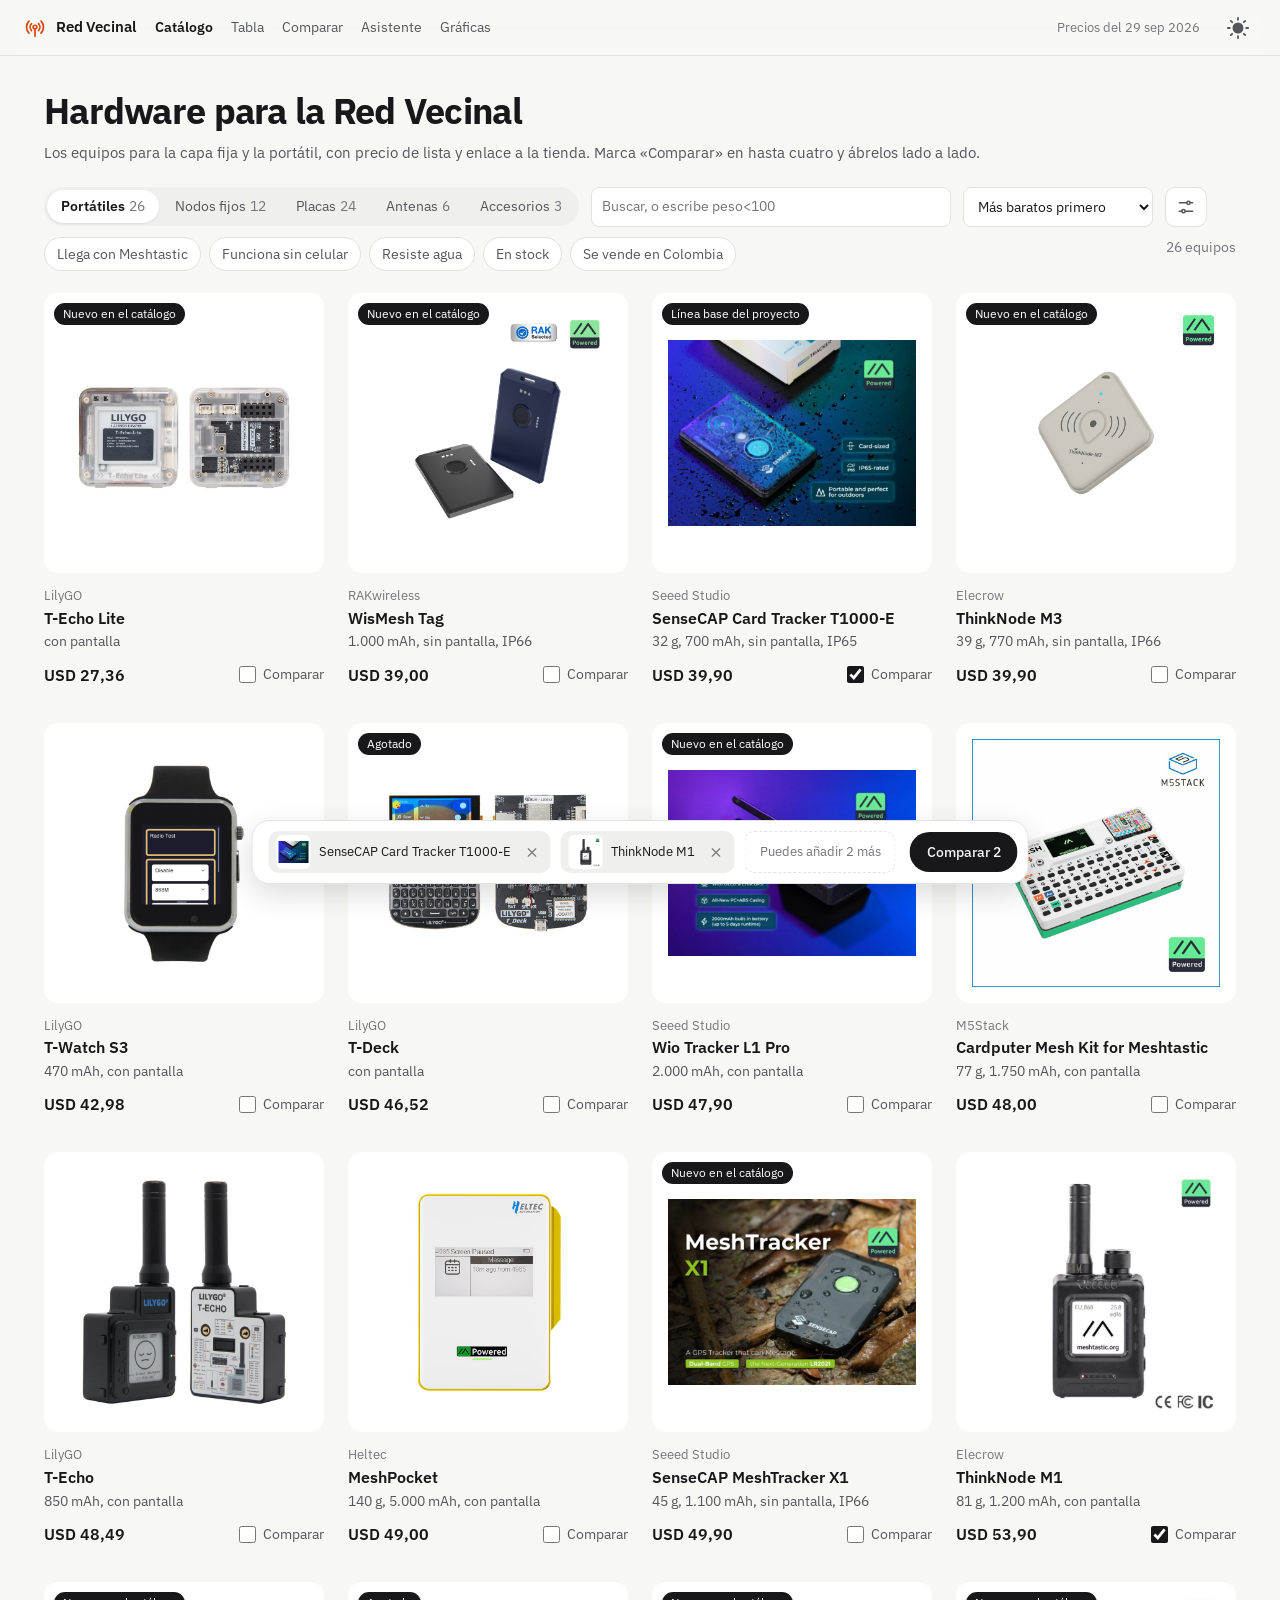
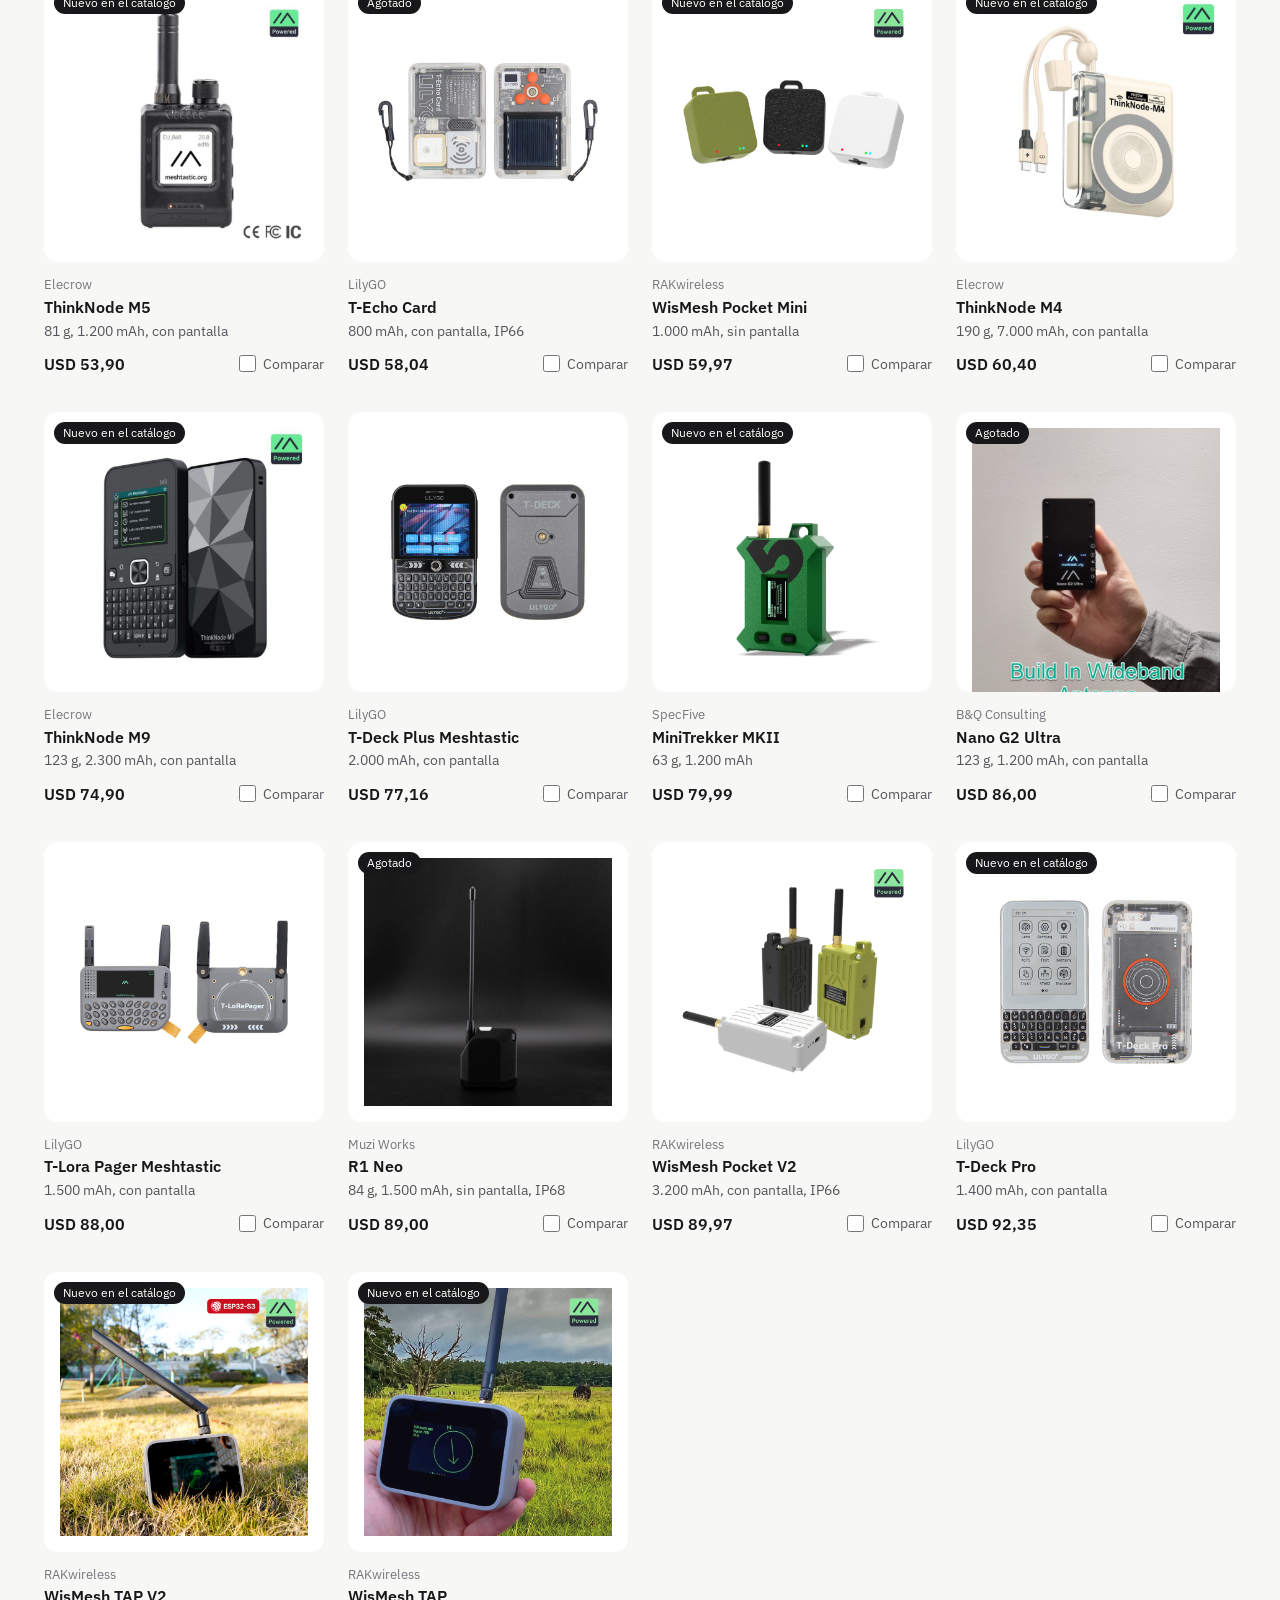
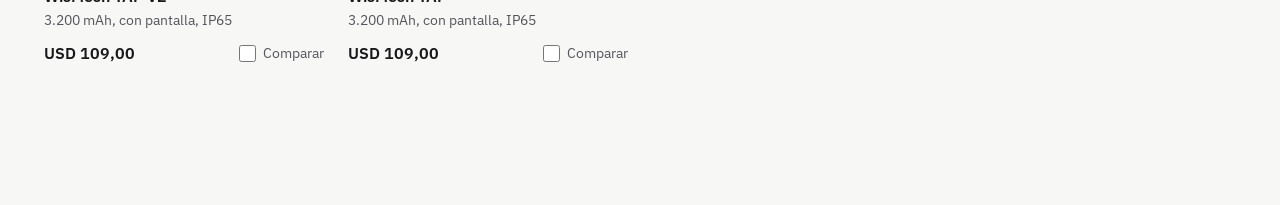
==== commit 2aa817ed: "Comparar hasta cuatro, filtros avanzados y ficha completa en gráficas - Catálogo: hasta cuatro equip" ====
--- a/index.html
+++ b/index.html
@@ -67,7 +67,51 @@
   .hoja-fila .t { color: var(--ink-2); font-size: 13.5px; }
   .hoja-fila .c { text-align: center; display: flex; flex-direction: column; align-items: center; }
 
+  /* Filtros avanzados: botón de ícono junto al orden, panel tipo Gmail (formulario por campos) y
+     condiciones aplicadas como fichas removibles tipo GCP. El buscador también entiende operadores. */
+  .av { position: relative; }
+  .btn-filtros { position: relative; width: 42px; height: 40px; border: 1px solid var(--line); background: var(--surface); border-radius: 10px; cursor: pointer; display: grid; place-items: center; color: var(--ink-2); }
+  .btn-filtros:hover, .btn-filtros[aria-expanded="true"] { color: var(--ink); border-color: var(--ink-3); }
+  .btn-filtros svg { width: 20px; height: 20px; }
+  .btn-filtros .insignia { position: absolute; top: -7px; right: -7px; min-width: 19px; height: 19px; padding: 0 5px; border-radius: 999px; background: var(--accent); color: #fff; font-size: 11.5px; font-weight: 600; display: grid; place-items: center; border: 2px solid var(--bg); }
+  .panel-av { position: absolute; right: 0; top: calc(100% + 8px); z-index: 45; width: min(480px, calc(100vw - 32px)); max-height: min(72vh, 640px); overflow: auto;
+    background: var(--surface); border: 1px solid var(--line); border-radius: 16px; box-shadow: 0 18px 50px rgb(0 0 0 / .18); padding: 18px 18px 0; }
+  .panel-av[hidden] { display: none; }
+  .panel-av .cab { display: flex; align-items: center; justify-content: space-between; margin-bottom: 6px; }
+  .panel-av .cab b { font-size: 16px; }
+  .panel-av .cab button { width: 32px; height: 32px; border: 0; border-radius: 50%; background: none; cursor: pointer; color: var(--ink-3); display: grid; place-items: center; }
+  .panel-av .cab button:hover { background: var(--surface-2); color: var(--ink); }
+  .panel-av .cab svg { width: 18px; height: 18px; }
+  .campo { display: grid; grid-template-columns: 128px minmax(0, 1fr); gap: 10px; align-items: center; padding: 9px 0; border-top: 1px solid var(--line); }
+  .campo > span { font-size: 14px; color: var(--ink-2); }
+  .rango { display: flex; align-items: center; gap: 8px; font-size: 13.5px; color: var(--ink-3); }
+  .rango input { width: 92px; padding: 7px 9px; font-size: 14px; }
+  .tri { display: inline-flex; background: var(--surface-2); border-radius: 9px; padding: 2px; }
+  .tri button { border: 0; background: none; padding: 5px 11px; border-radius: 7px; font-size: 13px; cursor: pointer; color: var(--ink-2); }
+  .tri button[aria-pressed="true"] { background: var(--surface); color: var(--ink); box-shadow: 0 1px 2px rgb(0 0 0 / .12); font-weight: 600; }
+  .tris { display: grid; gap: 8px; }
+  .tris label { display: flex; justify-content: space-between; align-items: center; gap: 10px; font-size: 14px; }
+  .fabs { display: flex; flex-wrap: wrap; gap: 6px; }
+  .fabs label { display: inline-flex; align-items: center; gap: 6px; border: 1px solid var(--line); border-radius: 999px; padding: 4px 10px 4px 8px; font-size: 13px; cursor: pointer; }
+  .fabs input { margin: 0; accent-color: var(--ink); }
+  .fabs .cuenta { color: var(--ink-3); }
+  .panel-av .sindato { display: flex; gap: 8px; align-items: center; font-size: 13.5px; color: var(--ink-2); padding: 10px 0; border-top: 1px solid var(--line); }
+  .panel-av .pie-av { position: sticky; bottom: 0; background: var(--surface); border-top: 1px solid var(--line); margin: 0 -18px; padding: 12px 18px 14px; display: flex; flex-wrap: wrap; align-items: center; gap: 10px; }
+  .panel-av .pista { flex: 1 1 100%; font-size: 12.5px; color: var(--ink-3); margin: 0 0 4px; }
+  .panel-av .pista code { font-size: 12px; background: var(--surface-2); padding: 1px 5px; border-radius: 5px; color: var(--ink-2); }
+  .panel-av .pie-av .btn-primario { margin-left: auto; }
+  .ficha-av { display: inline-flex; align-items: center; border: 1px solid var(--ink-3); background: var(--surface); border-radius: 999px; font-size: 13.5px; overflow: hidden; }
+  .ficha-av button { border: 0; background: none; cursor: pointer; padding: 6px 4px 6px 12px; color: var(--ink); }
+  .ficha-av button + button { padding: 6px 9px 6px 5px; color: var(--ink-3); display: grid; place-items: center; }
+  .ficha-av button + button:hover { color: var(--ink); }
+  .ficha-av svg { width: 14px; height: 14px; }
+  .ficha-av.previa { border-style: dashed; }
+  .borrar-av { border: 0; background: none; font-size: 13.5px; color: var(--ink-2); text-decoration: underline; text-underline-offset: 3px; cursor: pointer; padding: 6px 4px; }
+  .aviso-buscar { font-size: 12.5px; color: var(--ink-3); margin: -4px 0 12px; }
+
   @media (max-width: 640px) {
+    .panel-av { position: fixed; left: 8px; right: 8px; top: auto; bottom: 8px; width: auto; max-height: 82vh; }
+    .campo { grid-template-columns: 1fr; gap: 6px; }
     main { padding: 20px 16px 150px; }
     .grilla { grid-template-columns: repeat(2, minmax(0, 1fr)); gap: 28px 14px; }
     .hoja-cab, .hoja-fila { grid-template-columns: repeat(var(--k), minmax(0, 1fr)); }
@@ -82,13 +126,13 @@
   <div class="cabecera">
     <div>
       <h1>Hardware para la Red Vecinal</h1>
-      <p>Los equipos para la capa fija y la portátil, con precio de lista y enlace a la tienda. Marca «Comparar» en hasta tres y ábrelos lado a lado.</p>
+      <p>Los equipos para la capa fija y la portátil, con precio de lista y enlace a la tienda. Marca «Comparar» en hasta cuatro y ábrelos lado a lado.</p>
     </div>
   </div>
   <div class="herramientas">
     <div class="segmentado" id="capas" role="tablist" aria-label="Tipo de equipo"></div>
     <label class="visually-hidden" for="buscar">Buscar</label>
-    <input type="search" id="buscar" placeholder="Buscar por nombre o fabricante">
+    <input type="search" id="buscar" placeholder="Buscar, o escribe peso<100" autocomplete="off">
     <label class="visually-hidden" for="orden">Ordenar</label>
     <select id="orden">
       <option value="precio">Más baratos primero</option>
@@ -96,7 +140,12 @@
       <option value="peso">Más livianos primero</option>
       <option value="nombre">Por nombre</option>
     </select>
+    <div class="av">
+      <button class="btn-filtros" type="button" id="btn-filtros" aria-expanded="false" aria-controls="panel-av" title="Filtros"><span class="visually-hidden">Filtros</span></button>
+      <div class="panel-av" id="panel-av" role="dialog" aria-label="Filtros" hidden></div>
+    </div>
   </div>
+  <p class="aviso-buscar" id="aviso-buscar" hidden></p>
   <div class="filtros" id="filtros"></div>
   <ul class="grilla" id="grilla"></ul>
 </main>
@@ -121,8 +170,8 @@
   document.getElementById("cerrar").innerHTML = ICONOS.cerrar;
   const eq = d.equipos;
   const porId = new Map(eq.map((e) => [e.id, e]));
-  const MAX = 3;
-  const estado = { capa: "portatil", texto: "", orden: "precio", filtros: new Set(), sel: [] };
+  const MAX = 4;
+  const estado = { capa: "portatil", texto: "", orden: "precio", filtros: new Set(), sel: [], av: [], sinDato: false };
 
   const FILTROS = [
     ["listo", "Llega con Meshtastic", (e) => e.r.listo === true],
@@ -132,17 +181,122 @@
     ["co", "Se vende en Colombia", (e) => e.r.colombia === true],
   ];
 
+  // ---------- filtros avanzados ----------
+  const TODAS = Object.keys(CAPAS);
+  const IP_V = (e) => (e.r.ip ? +e.r.ip.slice(-1) : e.r.ipTexto ? (e.r.agua ? 4.5 : 0) : null);
+  // Campos numéricos: se filtran por rango. alias: palabras que entiende el buscador.
+  const NUM = {
+    precio: { t: "Precio", u: "USD", v: (e) => e.r.precio, capas: TODAS, alias: ["precio", "usd", "costo"] },
+    peso: { t: "Peso", u: "g", v: (e) => e.r.peso, capas: ["portatil", "fija", "antena"], alias: ["peso", "g"] },
+    bateria: { t: "Batería", u: "mAh", v: (e) => e.r.bateria, capas: ["portatil", "fija"], alias: ["bateria", "batería", "mah"] },
+    autonomia: { t: "Autonomía", u: "h", v: (e) => e.r.autonomia, capas: ["portatil"], alias: ["autonomia", "autonomía", "horas"] },
+    panel: { t: "Panel solar", u: "W", v: (e) => e.r.panel, capas: ["fija"], alias: ["panel", "w"] },
+    ganancia: { t: "Ganancia", u: "dBi", v: (e) => e.r.ganancia, capas: ["antena", "fija"], alias: ["ganancia", "dbi"] },
+    tx: { t: "Potencia declarada", u: "dBm", v: (e) => e.r.tx, capas: ["portatil", "fija", "modulo"], alias: ["potencia", "tx", "dbm"] },
+    fcc: { t: "Potencia FCC", u: "dBm", v: (e) => e.r.txFcc, capas: ["portatil", "fija", "modulo"], alias: ["fcc"] },
+    consumo: { t: "Consumo", u: "mA", v: (e) => e.r.consumo, capas: ["fija", "modulo"], alias: ["consumo", "ma"] },
+  };
+  const IP_OPC = [[0, "Da igual"], [4, "Salpicaduras o más (IP×4)"], [5, "Chorros de agua o más (IP×5)"], [6, "Chorros fuertes o más (IP×6)"], [7, "Inmersión (IP×7)"]];
+  const IP_CAPAS = ["portatil", "fija", "antena", "accesorio"];
+  // Rasgos de sí o no.
+  const BOOL = {
+    pantalla: { t: "Pantalla", v: (e) => e.r.pantalla, capas: ["portatil"], si: "Con pantalla", no: "Sin pantalla" },
+    teclado: { t: "Teclado", v: (e) => e.r.teclado, capas: ["portatil"], si: "Con teclado", no: "Sin teclado" },
+    gps: { t: "GPS", v: (e) => e.r.gps, capas: ["portatil"], si: "Con GPS", no: "Sin GPS" },
+    reemplazable: { t: "Batería reemplazable", v: (e) => e.r.reemplazable, capas: ["portatil", "fija"], si: "Batería reemplazable", no: "Batería fija" },
+    banda: { t: "Toda la banda 915 a 928", v: (e) => e.r.banda, capas: ["portatil", "fija", "modulo"], si: "Cubre 915 a 928 MHz", no: "No cubre 915 a 928 MHz" },
+  };
+  const aplica = (capas) => capas.includes(estado.capa);
+  const fabsDeCapa = () => [...new Set(eq.filter((e) => e.capa === estado.capa).map((e) => e.fabricante))].sort((a, b) => a.localeCompare(b, "es"));
+
+  // Una condición: {k, min, max} numérica, {k:"ip", min}, {k:<bool>, v:true|false} o {k:"fab", v:[...]}.
+  function cumple(e, c) {
+    if (NUM[c.k]) {
+      const v = NUM[c.k].v(e);
+      if (v === null) return estado.sinDato;
+      return (c.min == null || v >= c.min) && (c.max == null || v <= c.max);
+    }
+    if (c.k === "ip") { const v = IP_V(e); return v === null ? estado.sinDato : v >= c.min; }
+    if (BOOL[c.k]) { const v = BOOL[c.k].v(e); return v === null ? estado.sinDato : v === c.v; }
+    if (c.k === "fab") return c.v.includes(e.fabricante);
+    return true;
+  }
+  const num = (v, u) => (u === "USD" ? usd(v, v % 1 ? 2 : 0) : `${n(v, 1)} ${u}`);
+  function etiqueta(c) {
+    if (NUM[c.k]) {
+      const { t, u } = NUM[c.k];
+      if (c.min != null && c.max != null) return c.min === c.max ? `${t} = ${num(c.min, u)}` : `${t}: ${num(c.min, u)} a ${num(c.max, u)}`;
+      return c.max != null ? `${t} ≤ ${num(c.max, u)}` : `${t} ≥ ${num(c.min, u)}`;
+    }
+    if (c.k === "ip") return IP_OPC.find(([v]) => v === c.min)[1].replace(" o más", "").replace(/^./, (x) => "Resiste " + x.toLowerCase()) + (c.min < 7 ? " o más" : "");
+    if (BOOL[c.k]) return c.v ? BOOL[c.k].si : BOOL[c.k].no;
+    if (c.k === "fab") return `Fabricante: ${c.v.join(", ")}`;
+    return "";
+  }
+  const vigente = (c) => (NUM[c.k] ? aplica(NUM[c.k].capas) : c.k === "ip" ? aplica(IP_CAPAS) : BOOL[c.k] ? aplica(BOOL[c.k].capas) : c.k === "fab");
+
+  // Operadores del buscador, al estilo de Gmail: precio<50 peso<=100 bateria>2000 ip>=6 tiene:pantalla sin:gps fabricante:rak
+  const RE_OP = /(^|\s)([a-záéíóúñ]+)\s*(<=|>=|<|>|=|:)\s*([^\s]+)/gi;
+  function interpretar(textoCrudo) {
+    const conds = [];
+    const resto = textoCrudo.replace(RE_OP, (todo, pre, clave, op, valor) => {
+      const k = clave.toLowerCase(), val = valor.toLowerCase().replace(",", ".");
+      const numero = parseFloat(val.replace(/[^\d.]/g, ""));
+      const campo = Object.keys(NUM).find((c) => NUM[c].alias.includes(k));
+      if (campo && isFinite(numero)) {
+        // < y > se toman como ≤ y ≥, que es lo que muestra la ficha.
+        const c = { k: campo };
+        if (op.startsWith("<")) c.max = numero; else if (op.startsWith(">")) c.min = numero; else { c.min = numero; c.max = numero; }
+        conds.push(c); return pre;
+      }
+      if ((k === "ip" || k === "agua") && isFinite(numero)) { conds.push({ k: "ip", min: Math.min(7, Math.max(4, numero % 10)) }); return pre; }
+      if ((k === "tiene" || k === "con" || k === "sin" || k === "no") && op === ":") {
+        const b = Object.keys(BOOL).find((x) => x.startsWith(val.slice(0, 4)) || BOOL[x].t.toLowerCase().startsWith(val));
+        if (b) { conds.push({ k: b, v: k === "tiene" || k === "con" }); return pre; }
+      }
+      if ((k === "fabricante" || k === "marca") && op === ":") {
+        const fs = fabsDeCapa().filter((f) => f.toLowerCase().includes(val));
+        if (fs.length) { conds.push({ k: "fab", v: fs }); return pre; }
+      }
+      return todo;
+    });
+    return { conds, resto: resto.replace(/\s+/g, " ").trim() };
+  }
+  // Une condiciones: la nueva reemplaza a la del mismo campo.
+  const unir = (base, nuevas) => [...base.filter((c) => !nuevas.some((x) => x.k === c.k)), ...nuevas];
+
   function pintarCapas() {
     document.getElementById("capas").innerHTML = Object.entries(CAPAS).map(([k, c]) =>
       `<button type="button" role="tab" aria-selected="${k === estado.capa}" data-k="${k}">${c.plural}<span class="cuenta">${eq.filter((e) => e.capa === k).length}</span></button>`).join("");
+    pintarFiltros();
+  }
+
+  function pintarFiltros() {
+    const previa = interpretar(estado.texto).conds;
+    const fichas = [
+      ...estado.av.map((c) => `<span class="ficha-av"><button type="button" data-editar="${c.k}" title="Editar este filtro">${esc(etiqueta(c))}</button><button type="button" data-quitar-av="${c.k}" aria-label="Quitar el filtro ${esc(etiqueta(c))}">${ICONOS.cerrar}</button></span>`),
+      ...previa.map((c) => `<span class="ficha-av previa" title="Pulsa Enter en el buscador para fijarlo"><button type="button" tabindex="-1">${esc(etiqueta(c))}</button></span>`),
+    ];
     document.getElementById("filtros").innerHTML = FILTROS.filter((f) => !f[3] || f[3].includes(estado.capa)).map(([k, t]) =>
-      `<button type="button" class="filtro" data-f="${k}" aria-pressed="${estado.filtros.has(k)}">${estado.filtros.has(k) ? ICONOS.si : ""}${t}</button>`).join("") + `<span class="conteo" id="conteo"></span>`;
+      `<button type="button" class="filtro" data-f="${k}" aria-pressed="${estado.filtros.has(k)}">${estado.filtros.has(k) ? ICONOS.si : ""}${t}</button>`).join("") +
+      fichas.join("") + (estado.av.length ? `<button type="button" class="borrar-av" id="borrar-av">Quitar filtros</button>` : "") + `<span class="conteo" id="conteo"></span>`;
+    const b = document.getElementById("btn-filtros");
+    b.innerHTML = `<svg viewBox="0 0 24 24" fill="none" stroke="currentColor" stroke-width="1.8" stroke-linecap="round" aria-hidden="true"><path d="M4 7h9M17 7h3M4 17h3M11 17h9"/><circle cx="15" cy="7" r="2"/><circle cx="9" cy="17" r="2"/></svg><span class="visually-hidden">Filtros</span>` +
+      (estado.av.length ? `<span class="insignia" aria-label="${estado.av.length} activos">${estado.av.length}</span>` : "");
+    const aviso = document.getElementById("aviso-buscar");
+    aviso.hidden = !previa.length;
+    aviso.textContent = previa.length ? "Pulsa Enter para fijar el filtro." : "";
+  }
+
+  function filtrar(conds, textoLibre) {
+    const t = textoLibre.toLowerCase();
+    const fs = FILTROS.filter(([k]) => estado.filtros.has(k));
+    return eq.filter((e) => e.capa === estado.capa && (!t || `${e.fabricante} ${e.modelo}`.toLowerCase().includes(t)) && fs.every((f) => f[2](e)) && conds.every((c) => cumple(e, c)));
   }
 
   function lista() {
-    const t = estado.texto.trim().toLowerCase();
-    const fs = FILTROS.filter(([k]) => estado.filtros.has(k));
-    const l = eq.filter((e) => e.capa === estado.capa && (!t || `${e.fabricante} ${e.modelo}`.toLowerCase().includes(t)) && fs.every((f) => f[2](e)));
+    const { conds, resto } = interpretar(estado.texto);
+    const l = filtrar(unir(estado.av, conds), resto);
     const clave = { precio: (e) => e.r.precio, bateria: (e) => (e.r.bateria === null ? null : -e.r.bateria), peso: (e) => e.r.peso, nombre: null }[estado.orden];
     return l.sort((a, b) => {
       if (!clave) return nombre(a).localeCompare(nombre(b), "es");
@@ -172,6 +326,76 @@
     }).join("") || `<li class="vacio">Ningún equipo cumple estos filtros.</li>`;
   }
 
+  // ---------- panel de filtros ----------
+  const panel = document.getElementById("panel-av"), btnF = document.getElementById("btn-filtros");
+  let borrador = [];
+  const cond = (k) => borrador.find((c) => c.k === k);
+  function pintarPanel() {
+    const nums = Object.entries(NUM).filter(([, f]) => aplica(f.capas));
+    const bools = Object.entries(BOOL).filter(([, f]) => aplica(f.capas));
+    const fabs = fabsDeCapa(), fabSel = cond("fab")?.v || [];
+    const ip = cond("ip")?.min || 0;
+    panel.innerHTML = `<div class="cab"><b>Filtrar ${CAPAS[estado.capa].plural.toLowerCase()}</b><button type="button" data-cerrar aria-label="Cerrar">${ICONOS.cerrar}</button></div>
+      ${nums.map(([k, f]) => { const c = cond(k) || {}; return `<div class="campo"><span id="l-${k}">${f.t}</span><div class="rango" role="group" aria-labelledby="l-${k}">
+        <input type="number" inputmode="decimal" step="any" min="0" data-k="${k}" data-lado="min" placeholder="desde" value="${c.min ?? ""}" aria-label="${f.t} desde">
+        <span>a</span>
+        <input type="number" inputmode="decimal" step="any" min="0" data-k="${k}" data-lado="max" placeholder="hasta" value="${c.max ?? ""}" aria-label="${f.t} hasta">
+        <span>${f.u}</span></div></div>`; }).join("")}
+      ${aplica(IP_CAPAS) ? `<div class="campo"><span><label for="f-ip">Agua y polvo</label></span><select id="f-ip">${IP_OPC.map(([v, t]) => `<option value="${v}" ${v === ip ? "selected" : ""}>${t}</option>`).join("")}</select></div>` : ""}
+      ${bools.length ? `<div class="campo"><span>Tiene</span><div class="tris">${bools.map(([k, f]) => { const v = cond(k)?.v; return `<label><span>${f.t}</span><span class="tri" role="group" aria-label="${f.t}">
+        <button type="button" data-b="${k}" data-v="" aria-pressed="${v === undefined}">Da igual</button><button type="button" data-b="${k}" data-v="1" aria-pressed="${v === true}">Sí</button><button type="button" data-b="${k}" data-v="0" aria-pressed="${v === false}">No</button></span></label>`; }).join("")}</div></div>` : ""}
+      <div class="campo"><span>Fabricante</span><div class="fabs">${fabs.map((f) => `<label><input type="checkbox" data-fab="${esc(f)}" ${fabSel.includes(f) ? "checked" : ""}>${esc(f)} <span class="cuenta">${eq.filter((e) => e.capa === estado.capa && e.fabricante === f).length}</span></label>`).join("")}</div></div>
+      <label class="sindato"><input type="checkbox" id="f-sindato" ${estado.sinDato ? "checked" : ""}> Incluir los equipos que no publican el dato</label>
+      <div class="pie-av"><p class="pista">También desde el buscador: <code>precio&lt;50</code> <code>peso&lt;100</code> <code>ip&gt;=6</code> <code>tiene:pantalla</code> <code>fabricante:rak</code> y Enter.</p>
+        <button type="button" class="borrar-av" data-limpiar>Borrar todo</button>
+        <button type="button" class="btn btn-primario" data-aplicar></button></div>`;
+    contarBorrador();
+  }
+  function leerPanel() {
+    const nuevo = [];
+    Object.keys(NUM).forEach((k) => {
+      const lo = panel.querySelector(`[data-k="${k}"][data-lado="min"]`), hi = panel.querySelector(`[data-k="${k}"][data-lado="max"]`);
+      if (!lo) return;
+      const min = lo.value === "" ? null : +lo.value, max = hi.value === "" ? null : +hi.value;
+      if (min != null || max != null) nuevo.push({ k, ...(min != null && { min }), ...(max != null && { max }) });
+    });
+    const ip = panel.querySelector("#f-ip"); if (ip && +ip.value) nuevo.push({ k: "ip", min: +ip.value });
+    panel.querySelectorAll('.tri button[aria-pressed="true"][data-v]:not([data-v=""])').forEach((b) => nuevo.push({ k: b.dataset.b, v: b.dataset.v === "1" }));
+    const fabs = [...panel.querySelectorAll("[data-fab]:checked")].map((c) => c.dataset.fab);
+    if (fabs.length) nuevo.push({ k: "fab", v: fabs });
+    borrador = nuevo;
+  }
+  function contarBorrador() {
+    const antes = estado.sinDato;
+    estado.sinDato = panel.querySelector("#f-sindato")?.checked ?? estado.sinDato;
+    const k = filtrar(borrador, interpretar(estado.texto).resto).length;
+    estado.sinDato = antes;
+    const b = panel.querySelector("[data-aplicar]");
+    b.textContent = k === 0 ? "Aplicar, ninguno cumple" : k === 1 ? "Ver 1 equipo" : `Ver ${k} equipos`;
+  }
+  function abrirPanel(foco) {
+    borrador = estado.av.map((c) => ({ ...c }));
+    pintarPanel(); panel.hidden = false; btnF.setAttribute("aria-expanded", "true");
+    const el = foco && (panel.querySelector(`[data-k="${foco}"]`) || panel.querySelector(`[data-b="${foco}"]`) || (foco === "ip" && panel.querySelector("#f-ip")) || (foco === "fab" && panel.querySelector("[data-fab]")));
+    (el || panel.querySelector("input, select, button:not([data-cerrar])"))?.focus();
+  }
+  function cerrarPanel() { panel.hidden = true; btnF.setAttribute("aria-expanded", "false"); }
+  btnF.addEventListener("click", () => (panel.hidden ? abrirPanel() : cerrarPanel()));
+  panel.addEventListener("input", () => { leerPanel(); contarBorrador(); });
+  panel.addEventListener("change", () => { leerPanel(); contarBorrador(); });
+  panel.addEventListener("click", (ev) => {
+    const t = ev.target.closest("button"); if (!t) return;
+    if (t.dataset.b) { t.parentElement.querySelectorAll("button").forEach((x) => x.setAttribute("aria-pressed", String(x === t))); leerPanel(); contarBorrador(); }
+    else if (t.hasAttribute("data-cerrar")) { cerrarPanel(); btnF.focus(); }
+    else if (t.hasAttribute("data-limpiar")) { borrador = []; pintarPanel(); }
+    else if (t.hasAttribute("data-aplicar")) {
+      leerPanel(); estado.av = borrador; estado.sinDato = panel.querySelector("#f-sindato").checked;
+      cerrarPanel(); pintarFiltros(); pintarGrilla(); btnF.focus();
+    }
+  });
+  document.addEventListener("keydown", (ev) => { if (ev.key === "Escape" && !panel.hidden) { cerrarPanel(); btnF.focus(); } });
+  document.addEventListener("click", (ev) => { if (!panel.hidden && !ev.target.closest(".av") && !ev.target.closest("[data-editar]")) cerrarPanel(); });
+
   function pintarBandeja() {
     const b = document.getElementById("bandeja");
     b.classList.toggle("visible", estado.sel.length > 0);
@@ -191,22 +415,38 @@
     const k = l.length;
     const cab = `<div class="hoja-cab" style="--k:${k}"><span class="titulo" id="hoja-titulo">Comparación</span>${l.map((e) =>
       `<div class="p"><div class="foto marco-foto">${foto(e, "")}</div><b>${esc(nombre(e))}</b><span class="sub">${esc(e.fabricante)}</span></div>`).join("")}</div>`;
+    const cuenta = (o) => filasPara(l, o).reduce((t, g) => t + g.filas.length, 0);
+    const extra = cuenta({ completo: true }) - cuenta();
     const cuerpo = filasPara(l).map((g) => `<h3>${esc(g.titulo)}</h3>` + g.filas.map((f) =>
       `<div class="hoja-fila" style="--k:${k}"><span class="t">${esc(f.t)}</span>${f.celdas.map((c, i) => `<div class="c ${f.mejores.includes(i) ? "celda-mejor" : ""}">${c}</div>`).join("")}</div>`).join("")).join("");
-    document.getElementById("hoja-contenido").innerHTML = cab + `<div class="hoja-cuerpo">${cuerpo}</div><div class="hoja-pie"><a class="btn btn-secundario" href="comparar.html">Abrir en la página de comparación</a></div>`;
+    document.getElementById("hoja-contenido").innerHTML = cab + `<div class="hoja-cuerpo">${cuerpo}</div><div class="hoja-pie"><a class="btn btn-primario" href="comparar.html">Ver la comparación completa, con ${extra} filas más</a></div>`;
     document.getElementById("hoja").showModal();
   }
 
   document.getElementById("capas").addEventListener("click", (ev) => {
     const b = ev.target.closest("button"); if (!b) return;
-    estado.capa = b.dataset.k; estado.filtros.clear(); pintarCapas(); pintarGrilla();
+    estado.capa = b.dataset.k; estado.filtros.clear();
+    estado.av = estado.av.filter((c) => vigente(c) && c.k !== "fab");
+    cerrarPanel(); pintarCapas(); pintarGrilla();
   });
   document.getElementById("filtros").addEventListener("click", (ev) => {
+    const ed = ev.target.closest("[data-editar]"); if (ed) { abrirPanel(ed.dataset.editar); return; }
+    const q = ev.target.closest("[data-quitar-av]"); if (q) { estado.av = estado.av.filter((c) => c.k !== q.dataset.quitarAv); pintarFiltros(); pintarGrilla(); return; }
+    if (ev.target.closest("#borrar-av")) { estado.av = []; pintarFiltros(); pintarGrilla(); return; }
     const b = ev.target.closest("[data-f]"); if (!b) return;
     const k = b.dataset.f; estado.filtros.has(k) ? estado.filtros.delete(k) : estado.filtros.add(k);
-    pintarCapas(); pintarGrilla();
-  });
-  document.getElementById("buscar").addEventListener("input", (ev) => { estado.texto = ev.target.value; pintarGrilla(); });
+    pintarFiltros(); pintarGrilla();
+  });
+  const buscar = document.getElementById("buscar");
+  buscar.addEventListener("input", (ev) => { estado.texto = ev.target.value; pintarFiltros(); pintarGrilla(); });
+  buscar.addEventListener("keydown", (ev) => {
+    if (ev.key !== "Enter") return;
+    const { conds, resto } = interpretar(estado.texto);
+    if (!conds.length) return;
+    ev.preventDefault();
+    estado.av = unir(estado.av, conds); estado.texto = resto; buscar.value = resto;
+    pintarFiltros(); pintarGrilla();
+  });
   document.getElementById("orden").addEventListener("change", (ev) => { estado.orden = ev.target.value; pintarGrilla(); });
   document.getElementById("grilla").addEventListener("change", (ev) => {
     const c = ev.target.closest("input[data-id]"); if (!c) return;
--- a/assets/comun.css
+++ b/assets/comun.css
@@ -69,6 +69,15 @@
 .barra nav a[aria-current="page"] { color: var(--ink); font-weight: 600; }
 .barra .espacio { flex: 1; }
 .barra .fecha { font-size: 13px; color: var(--ink-3); white-space: nowrap; }
+.barra nav { min-width: 0; flex: 0 1 auto; scrollbar-width: none; }
+.barra nav::-webkit-scrollbar { display: none; }
+.barra .tema, .barra .marca { flex: none; }
+/* En pantallas angostas la barra deja el nombre y la fecha para que quepan las cinco páginas y el tema. */
+@media (max-width: 760px) {
+  .barra { gap: 14px; padding: 0 12px 0 16px; }
+  .barra .fecha, .marca span { display: none; }
+  .barra nav { gap: 14px; }
+}
 
 /* Conmutador de tema: sol y luna (patrón web.dev «Building a theme switch component»). */
 .tema { --size: 36px; inline-size: var(--size); block-size: var(--size); border: 0; background: none; padding: 7px; border-radius: 50%; cursor: pointer; color: var(--ink-2); touch-action: manipulation; -webkit-tap-highlight-color: transparent; }
@@ -135,3 +144,5 @@
 .marco-foto .silueta .cuerpo { fill: #efefed; }
 .celda-mejor { font-weight: 700; color: var(--ink); }
 .celda-mejor .si svg, .celda-mejor .no svg { stroke-width: 2.4; }
+.texto-dato{font-size:13.5px;line-height:1.45;color:var(--ink-2)}
+.contra .texto-dato{color:var(--accent-ink)}
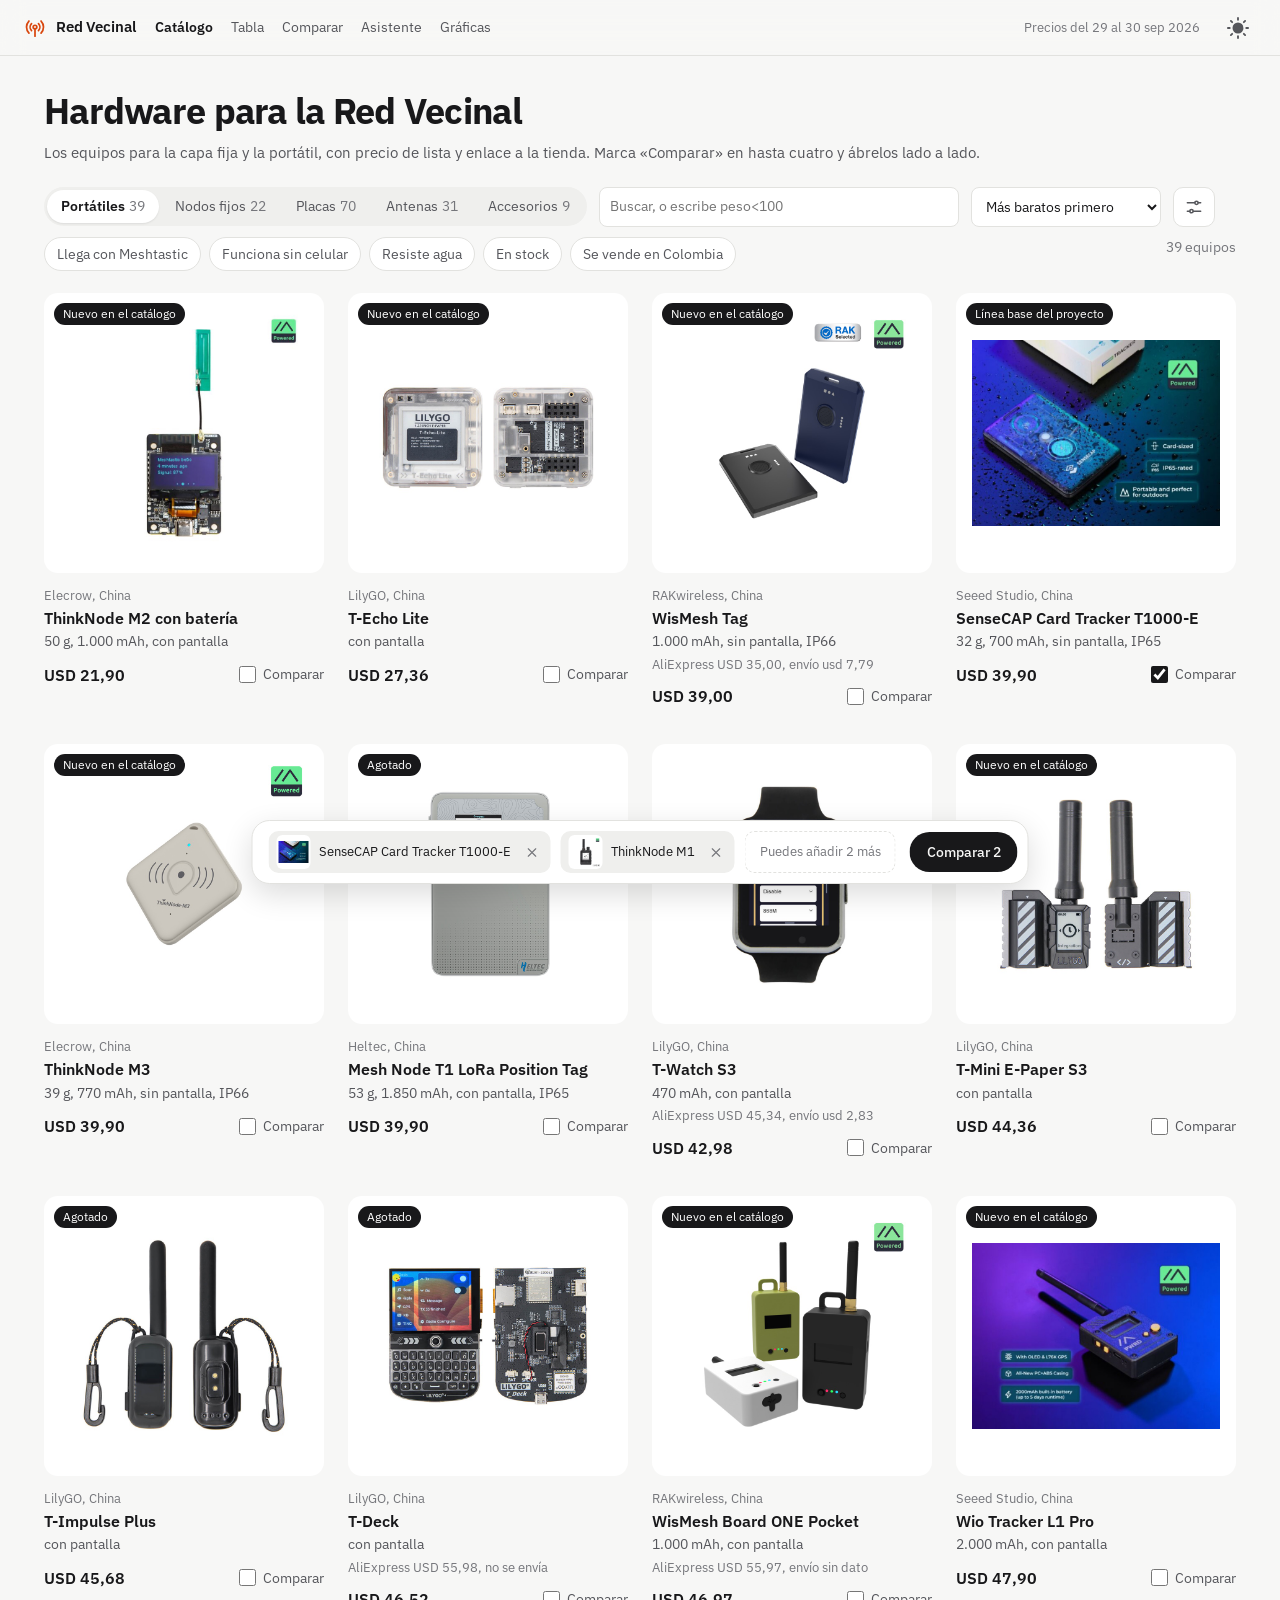
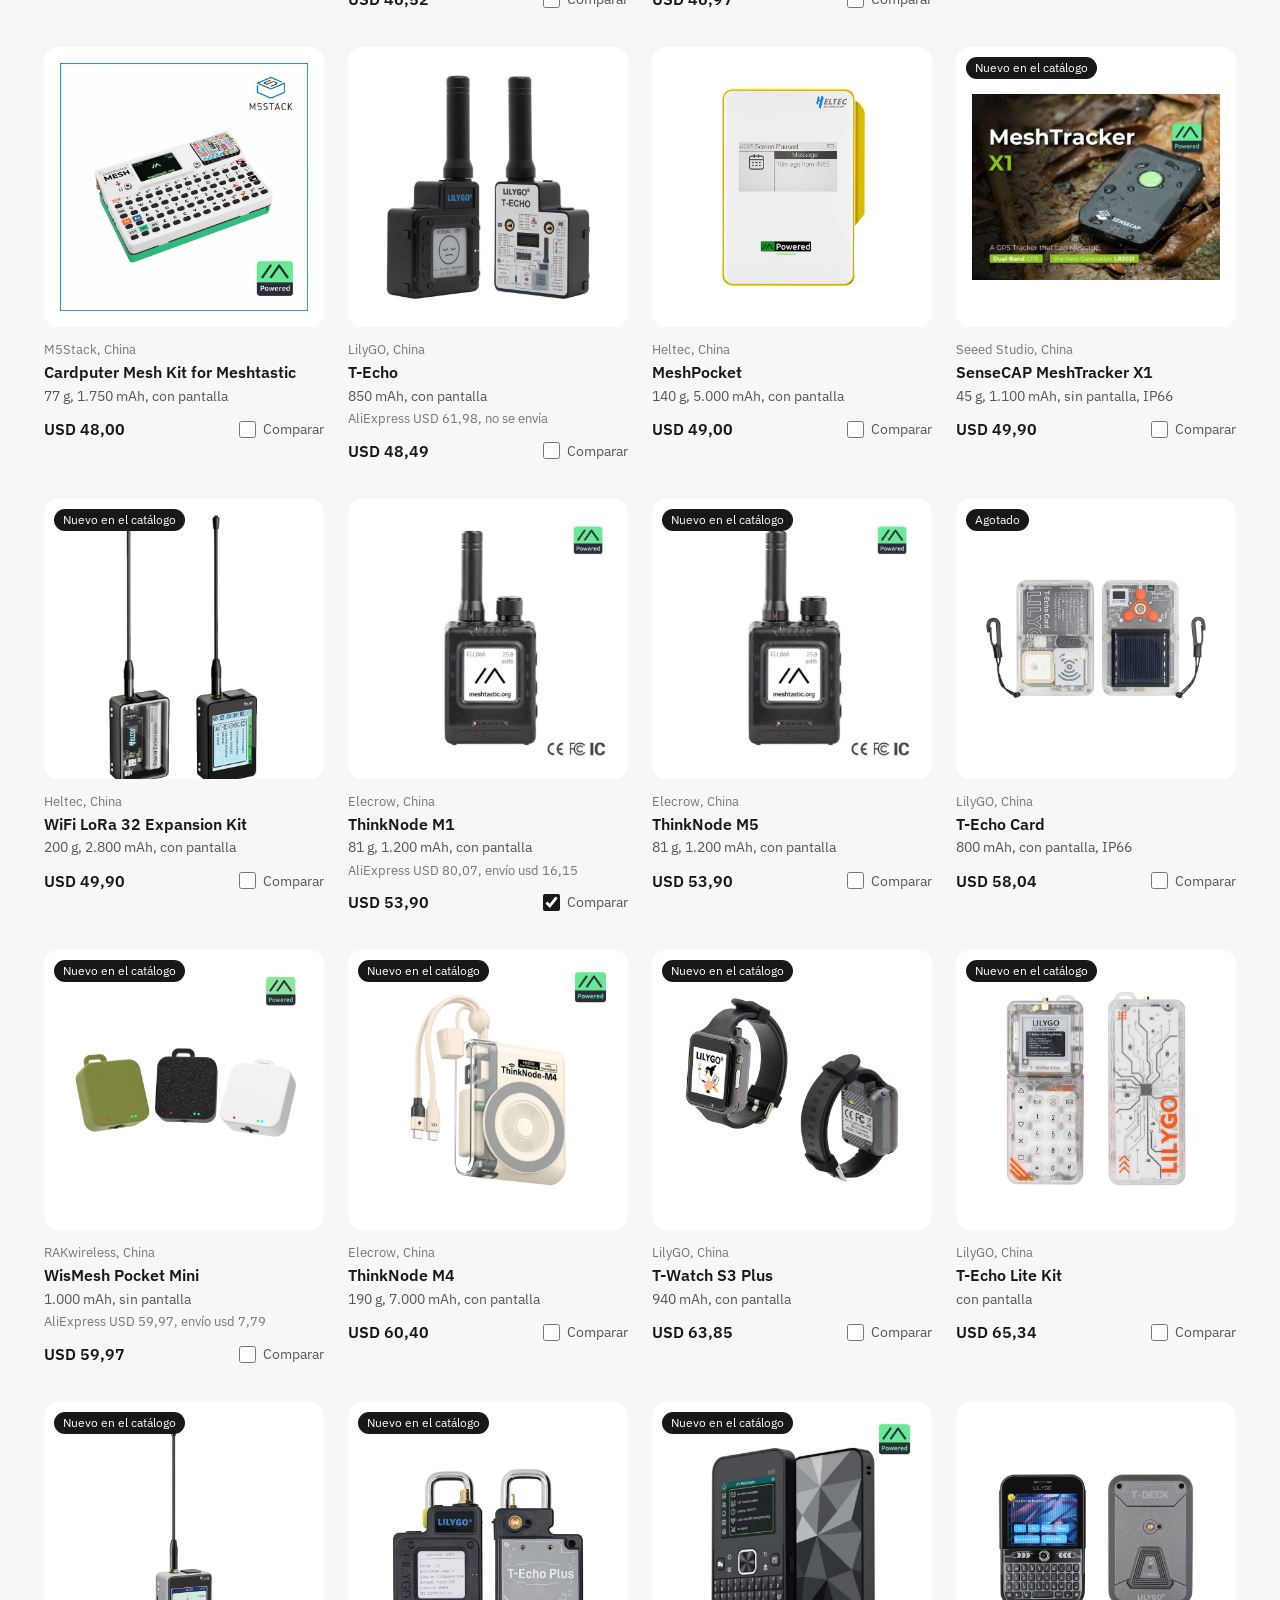
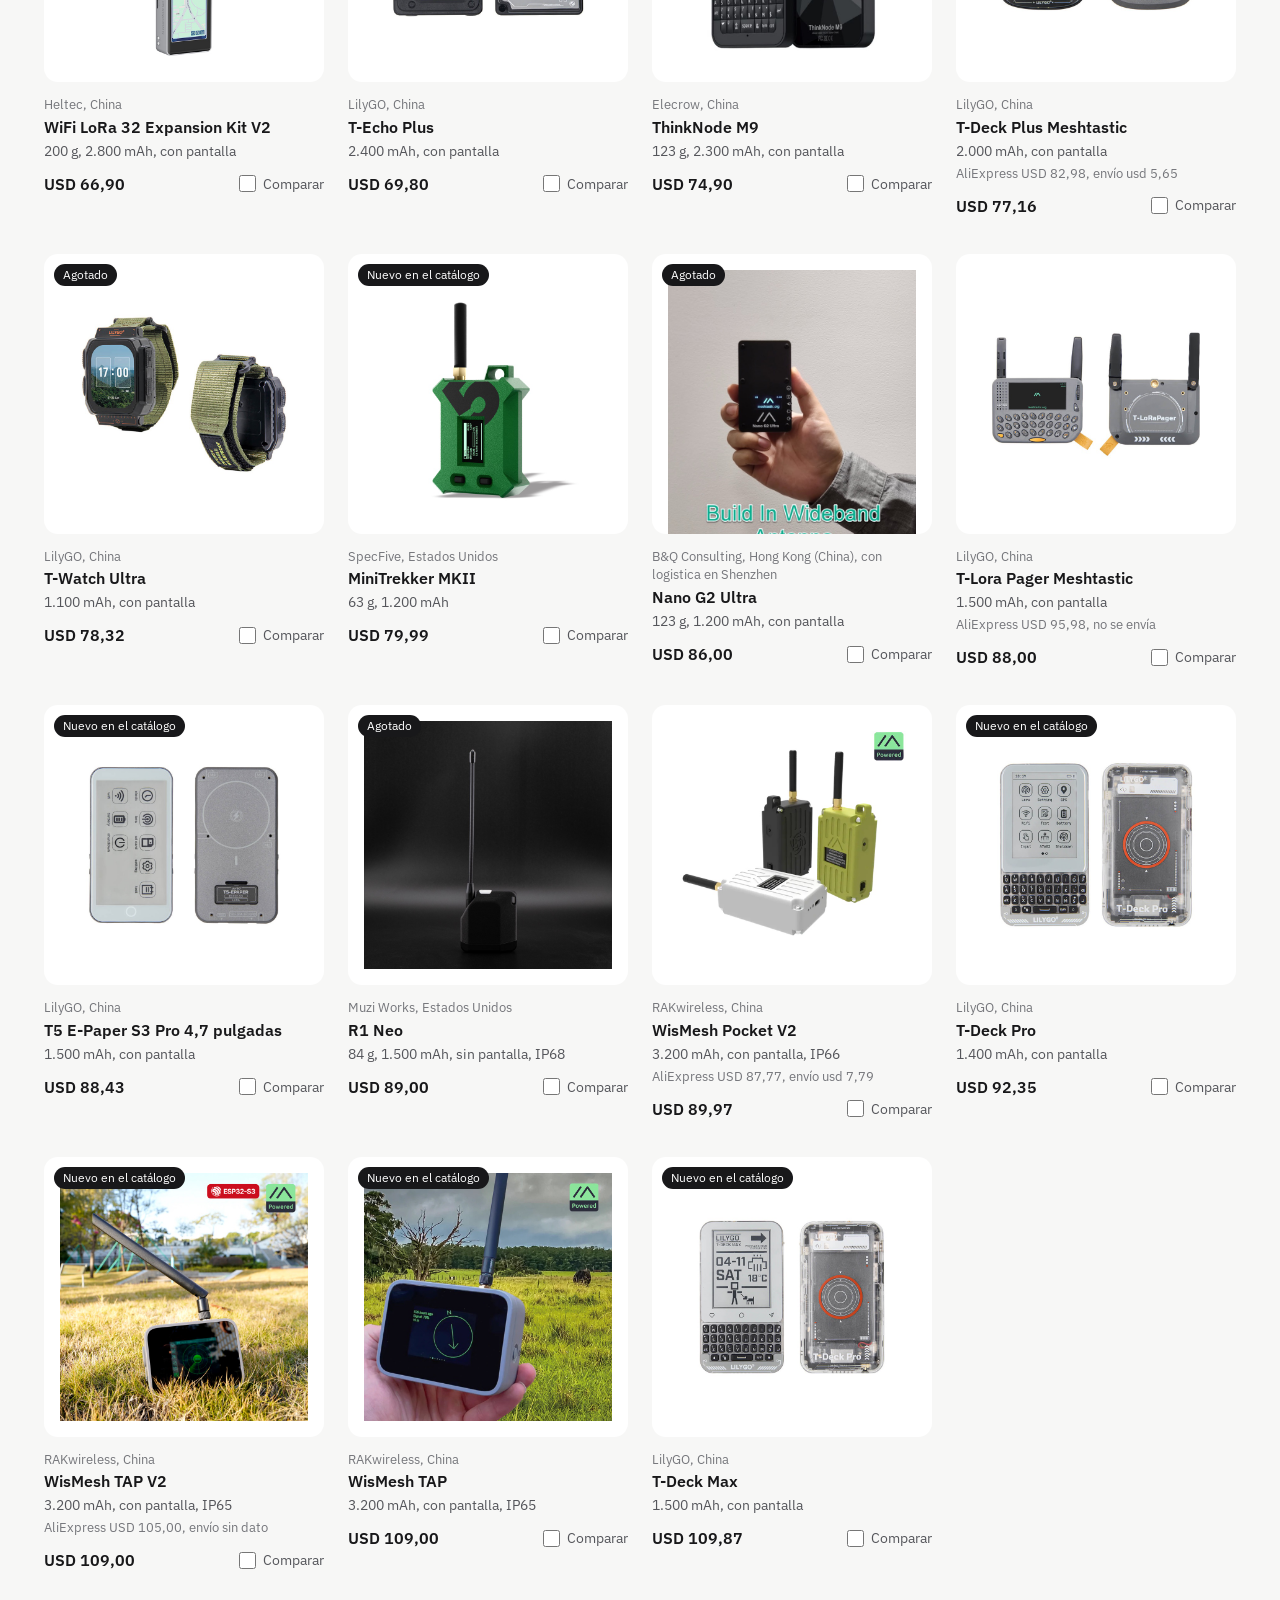
==== commit 15bd6904: "99 equipos nuevos de China, Hong Kong y Taiwán, y precios en AliExpress - LilyGO y Heltec (38), RAK," ====
--- a/index.html
+++ b/index.html
@@ -32,6 +32,7 @@
   .item .fab { font-size: 12.5px; color: var(--ink-3); }
   .item h2 { font-size: 16px; font-weight: 600; margin: 0; line-height: 1.3; }
   .item .res { font-size: 13.5px; color: var(--ink-2); }
+  .item .ali { font-size: 12.5px; color: var(--ink-3); }
   .item .pie { display: flex; align-items: center; justify-content: space-between; gap: 8px; margin-top: 8px; }
   .item .precio { font-size: 16px; }
   .comparar { display: inline-flex; align-items: center; gap: 7px; font-size: 13.5px; color: var(--ink-2); cursor: pointer; }
@@ -66,6 +67,40 @@
   .hoja-fila { display: grid; grid-template-columns: 180px repeat(var(--k), minmax(0, 1fr)); gap: 16px; padding: 11px 0; border-top: 1px solid var(--line); font-size: 14.5px; }
   .hoja-fila .t { color: var(--ink-2); font-size: 13.5px; }
   .hoja-fila .c { text-align: center; display: flex; flex-direction: column; align-items: center; }
+
+  /* Ficha a pantalla completa: se abre encima del catálogo, que sigue detrás con su scroll y sus filtros. */
+  .abrir-ficha { all: unset; cursor: pointer; display: block; border-radius: 14px; }
+  .abrir-ficha:focus-visible { outline: 2px solid var(--accent); outline-offset: 3px; }
+  .item h2 .abrir-ficha { border-radius: 4px; }
+  .item h2 .abrir-ficha:hover { text-decoration: underline; text-underline-offset: 3px; }
+  .item .abrir-ficha .foto { transition: transform .2s; }
+  .item .abrir-ficha:hover .foto { transform: scale(1.015); }
+  dialog.pantalla { width: calc(100vw - 32px); height: calc(100dvh - 32px); max-width: none; max-height: none; margin: 16px; border-radius: 18px; padding: 0; overflow: hidden; }
+  dialog.pantalla[open] { display: flex; flex-direction: column; }
+  .pantalla .barra-ficha { flex: none; display: flex; align-items: center; gap: 10px; padding: 12px 16px 12px 20px; border-bottom: 1px solid var(--line); }
+  .pantalla .barra-ficha .pos { font-size: 13.5px; color: var(--ink-3); margin-right: auto; }
+  .pantalla .nav-ficha { width: 38px; height: 38px; border-radius: 50%; border: 1px solid var(--line); background: var(--surface); cursor: pointer; display: grid; place-items: center; color: var(--ink-2); }
+  .pantalla .nav-ficha:hover:not(:disabled) { color: var(--ink); border-color: var(--ink-3); }
+  .pantalla .nav-ficha:disabled { opacity: .35; cursor: default; }
+  .pantalla .nav-ficha svg { width: 18px; height: 18px; }
+  .pantalla .cerrar { position: static; width: 40px; height: 40px; }
+  .pantalla .cuerpo-ficha { flex: 1 1 auto; overflow: auto; display: grid; grid-template-columns: minmax(300px, 400px) minmax(0, 1fr); gap: 40px; padding: 28px 32px 40px; }
+  .pantalla .lado { position: sticky; top: 0; align-self: start; }
+  .pantalla .lado .foto { aspect-ratio: 1; padding: 22px; margin-bottom: 16px; }
+  .pantalla .lado .fab { display: block; font-size: 13.5px; color: var(--ink-3); margin-top: 8px; }
+  .pantalla .lado h2 { font-size: clamp(24px, 2.6vw, 32px); line-height: 1.15; letter-spacing: -0.02em; margin: 2px 0 6px; }
+  .pantalla .lado .res { margin: 0 0 16px; color: var(--ink-2); }
+  .pantalla .lado .precio { font-size: 24px; font-weight: 600; }
+  .pantalla .lado .acciones { display: flex; flex-wrap: wrap; gap: 8px; margin-top: 14px; }
+  .pantalla .lado .acciones .btn svg { width: 15px; height: 15px; }
+  .pantalla .datos { columns: 2 340px; column-gap: 36px; }
+  .pantalla .datos .ficha-grupo:first-child { margin-top: 0; }
+  @media (max-width: 760px) {
+    dialog.pantalla { width: 100vw; height: 100dvh; margin: 0; border-radius: 0; }
+    .pantalla .cuerpo-ficha { grid-template-columns: 1fr; gap: 20px; padding: 18px 16px 32px; }
+    .pantalla .lado { position: static; }
+    .pantalla .lado .foto { aspect-ratio: 4 / 3; max-height: 42vh; }
+  }
 
   /* Filtros avanzados: botón de ícono junto al orden, panel tipo Gmail (formulario por campos) y
      condiciones aplicadas como fichas removibles tipo GCP. El buscador también entiende operadores. */
@@ -160,6 +195,16 @@
   <div id="hoja-contenido"></div>
 </dialog>
 
+<dialog id="ficha-dlg" class="pantalla" aria-labelledby="ficha-titulo">
+  <div class="barra-ficha">
+    <span class="pos" id="ficha-pos"></span>
+    <button class="nav-ficha" type="button" id="ficha-ant" aria-label="Equipo anterior"><svg viewBox="0 0 24 24" fill="none" stroke="currentColor" stroke-width="1.8" stroke-linecap="round" stroke-linejoin="round" aria-hidden="true"><path d="M15 6l-6 6 6 6"/></svg></button>
+    <button class="nav-ficha" type="button" id="ficha-sig" aria-label="Equipo siguiente"><svg viewBox="0 0 24 24" fill="none" stroke="currentColor" stroke-width="1.8" stroke-linecap="round" stroke-linejoin="round" aria-hidden="true"><path d="M9 6l6 6-6 6"/></svg></button>
+    <button class="cerrar" type="button" id="ficha-cerrar" aria-label="Cerrar la ficha"></button>
+  </div>
+  <div class="cuerpo-ficha" id="ficha-cuerpo"></div>
+</dialog>
+
 <script src="assets/comun.js"></script>
 <script>
 (async function () {
@@ -168,6 +213,7 @@
   try { d = await cargar(); } catch (err) { document.getElementById("grilla").textContent = "No se pudieron cargar los datos: " + err.message; return; }
   barra("index.html", d.meta.fecha_datos);
   document.getElementById("cerrar").innerHTML = ICONOS.cerrar;
+  document.getElementById("ficha-cerrar").innerHTML = ICONOS.cerrar;
   const eq = d.equipos;
   const porId = new Map(eq.map((e) => [e.id, e]));
   const MAX = 4;
@@ -204,9 +250,11 @@
     teclado: { t: "Teclado", v: (e) => e.r.teclado, capas: ["portatil"], si: "Con teclado", no: "Sin teclado" },
     gps: { t: "GPS", v: (e) => e.r.gps, capas: ["portatil"], si: "Con GPS", no: "Sin GPS" },
     reemplazable: { t: "Batería reemplazable", v: (e) => e.r.reemplazable, capas: ["portatil", "fija"], si: "Batería reemplazable", no: "Batería fija" },
+    aliexpress: { t: "En AliExpress con envío a Colombia", v: (e) => (e.r.ali ? e.r.ali.envio === "gratis" || e.r.ali.envio === "pago" : null), capas: TODAS, si: "En AliExpress con envío a Colombia", no: "Sin envío a Colombia en AliExpress" },
     banda: { t: "Toda la banda 915 a 928", v: (e) => e.r.banda, capas: ["portatil", "fija", "modulo"], si: "Cubre 915 a 928 MHz", no: "No cubre 915 a 928 MHz" },
   };
   const aplica = (capas) => capas.includes(estado.capa);
+  const paisesDeCapa = () => [...new Set(eq.filter((e) => e.capa === estado.capa).map((e) => e.pais_fabricante || "Sin dato"))].sort((a, b) => a.localeCompare(b, "es"));
   const fabsDeCapa = () => [...new Set(eq.filter((e) => e.capa === estado.capa).map((e) => e.fabricante))].sort((a, b) => a.localeCompare(b, "es"));
 
   // Una condición: {k, min, max} numérica, {k:"ip", min}, {k:<bool>, v:true|false} o {k:"fab", v:[...]}.
@@ -219,6 +267,7 @@
     if (c.k === "ip") { const v = IP_V(e); return v === null ? estado.sinDato : v >= c.min; }
     if (BOOL[c.k]) { const v = BOOL[c.k].v(e); return v === null ? estado.sinDato : v === c.v; }
     if (c.k === "fab") return c.v.includes(e.fabricante);
+    if (c.k === "pais") return c.v.includes(e.pais_fabricante || "Sin dato");
     return true;
   }
   const num = (v, u) => (u === "USD" ? usd(v, v % 1 ? 2 : 0) : `${n(v, 1)} ${u}`);
@@ -231,9 +280,10 @@
     if (c.k === "ip") return IP_OPC.find(([v]) => v === c.min)[1].replace(" o más", "").replace(/^./, (x) => "Resiste " + x.toLowerCase()) + (c.min < 7 ? " o más" : "");
     if (BOOL[c.k]) return c.v ? BOOL[c.k].si : BOOL[c.k].no;
     if (c.k === "fab") return `Fabricante: ${c.v.join(", ")}`;
+    if (c.k === "pais") return `Hecho en ${c.v.join(" o ")}`;
     return "";
   }
-  const vigente = (c) => (NUM[c.k] ? aplica(NUM[c.k].capas) : c.k === "ip" ? aplica(IP_CAPAS) : BOOL[c.k] ? aplica(BOOL[c.k].capas) : c.k === "fab");
+  const vigente = (c) => (NUM[c.k] ? aplica(NUM[c.k].capas) : c.k === "ip" ? aplica(IP_CAPAS) : BOOL[c.k] ? aplica(BOOL[c.k].capas) : c.k === "fab" || c.k === "pais");
 
   // Operadores del buscador, al estilo de Gmail: precio<50 peso<=100 bateria>2000 ip>=6 tiene:pantalla sin:gps fabricante:rak
   const RE_OP = /(^|\s)([a-záéíóúñ]+)\s*(<=|>=|<|>|=|:)\s*([^\s]+)/gi;
@@ -254,6 +304,11 @@
         const b = Object.keys(BOOL).find((x) => x.startsWith(val.slice(0, 4)) || BOOL[x].t.toLowerCase().startsWith(val));
         if (b) { conds.push({ k: b, v: k === "tiene" || k === "con" }); return pre; }
       }
+      if ((k === "pais" || k === "país" || k === "origen") && op === ":") {
+        const norm = (t) => t.normalize("NFD").replace(/[\u0300-\u036f]/g, "").toLowerCase();
+        const ps = paisesDeCapa().filter((p) => norm(p).includes(norm(val)));
+        if (ps.length) { conds.push({ k: "pais", v: ps }); return pre; }
+      }
       if ((k === "fabricante" || k === "marca") && op === ":") {
         const fs = fabsDeCapa().filter((f) => f.toLowerCase().includes(val));
         if (fs.length) { conds.push({ k: "fab", v: fs }); return pre; }
@@ -314,10 +369,11 @@
       const lleno = !marcado && estado.sel.length >= MAX;
       const aviso = e.disponibilidad === "agotado" ? "Agotado" : e.linea_base ? "Línea base del proyecto" : e.nuevo ? "Nuevo en el catálogo" : "";
       return `<li class="item">
-        <div class="foto marco-foto">${aviso ? `<span class="aviso">${aviso}</span>` : ""}${foto(e)}</div>
-        <span class="fab">${esc(e.fabricante)}</span>
-        <h2>${esc(nombre(e))}</h2>
+        <button type="button" class="abrir-ficha" data-ficha="${esc(e.id)}" aria-label="Ver la ficha completa de ${esc(nombre(e))}" tabindex="-1"><div class="foto marco-foto">${aviso ? `<span class="aviso">${aviso}</span>` : ""}${foto(e)}</div></button>
+        <span class="fab">${esc(e.fabricante)}${e.pais_fabricante ? `, ${esc(e.pais_fabricante)}` : ""}</span>
+        <h2><button type="button" class="abrir-ficha" data-ficha="${esc(e.id)}">${esc(nombre(e))}</button></h2>
         <span class="res">${esc(resumen(e)) || "&nbsp;"}</span>
+        ${e.r.ali ? `<span class="ali">AliExpress ${usd(e.r.ali.precio_usd)}, ${esc(e.r.aliEnvio.replace(" a Colombia", "").toLowerCase())}</span>` : ""}
         <div class="pie">
           ${e.r.precio !== null ? `<a class="precio" href="${esc(e.url)}" target="_blank" rel="noopener">${usd(e.r.precio)}</a>` : `<span class="sin-dato">Sin dato</span>`}
           <label class="comparar"><input type="checkbox" data-id="${esc(e.id)}" ${marcado ? "checked" : ""} ${lleno ? "disabled" : ""}> Comparar</label>
@@ -325,6 +381,67 @@
       </li>`;
     }).join("") || `<li class="vacio">Ningún equipo cumple estos filtros.</li>`;
   }
+
+  // ---------- ficha a pantalla completa ----------
+  const dlg = document.getElementById("ficha-dlg");
+  let fichaId = null, fichaOrigen = null;
+  function pintarFicha() {
+    const e = porId.get(fichaId), l = lista(), i = l.findIndex((x) => x.id === fichaId);
+    const marcado = estado.sel.includes(e.id), lleno = !marcado && estado.sel.length >= MAX;
+    document.getElementById("ficha-pos").textContent = i >= 0 ? `${i + 1} de ${l.length} ${CAPAS[e.capa].plural.toLowerCase()}` : CAPAS[e.capa].nombre;
+    document.getElementById("ficha-ant").disabled = i <= 0;
+    document.getElementById("ficha-sig").disabled = i < 0 || i >= l.length - 1;
+    document.getElementById("ficha-cuerpo").innerHTML = `<div class="lado">
+        <div class="foto marco-foto">${foto(e).replace('loading="lazy"', 'loading="eager"')}</div>
+        <span class="etiqueta-capa" style="--c:${CAPAS[e.capa].color}"><i></i>${CAPAS[e.capa].nombre}</span>
+        <span class="fab">${esc(e.fabricante)}</span>
+        <h2 id="ficha-titulo">${esc(nombre(e))}</h2>
+        ${resumen(e) ? `<p class="res">${esc(resumen(e))}</p>` : ""}
+        ${e.r.precio !== null ? `<a class="precio" href="${esc(e.url)}" target="_blank" rel="noopener">${usd(e.r.precio)}</a>` : `<span class="sin-dato">Sin precio</span>`}
+        <div class="acciones">
+          <button class="btn ${marcado ? "btn-secundario" : "btn-primario"}" type="button" id="ficha-comparar" ${lleno ? "disabled" : ""}>${marcado ? "Quitar de la comparación" : lleno ? "Ya hay cuatro para comparar" : `${ICONOS.mas} Añadir a la comparación`}</button>
+          ${e.url ? `<a class="btn btn-secundario" href="${esc(e.url)}" target="_blank" rel="noopener">Ver en la tienda ${ICONOS.externo}</a>` : ""}
+        </div>
+      </div>
+      <div class="datos">${RV.fichaGrupos(e)}</div>`;
+    document.getElementById("ficha-cuerpo").scrollTop = 0;
+  }
+  function abrirFicha(id, origen) {
+    fichaId = id; fichaOrigen = origen || null;
+    pintarFicha();
+    if (!dlg.open) dlg.showModal();
+    document.getElementById("ficha-cerrar").focus();
+  }
+  function moverFicha(paso) {
+    const l = lista(), i = l.findIndex((x) => x.id === fichaId);
+    if (i < 0 || !l[i + paso]) return;
+    fichaId = l[i + paso].id; pintarFicha();
+  }
+  document.getElementById("ficha-cerrar").addEventListener("click", () => dlg.close());
+  document.getElementById("ficha-ant").addEventListener("click", () => moverFicha(-1));
+  document.getElementById("ficha-sig").addEventListener("click", () => moverFicha(1));
+  dlg.addEventListener("keydown", (ev) => {
+    if (ev.target.closest("input, select, textarea")) return;
+    if (ev.key === "ArrowLeft") { ev.preventDefault(); moverFicha(-1); }
+    if (ev.key === "ArrowRight") { ev.preventDefault(); moverFicha(1); }
+  });
+  dlg.addEventListener("click", (ev) => {
+    if (ev.target === dlg) { dlg.close(); return; } // clic en el fondo oscuro
+    if (!ev.target.closest("#ficha-comparar")) return;
+    estado.sel = estado.sel.includes(fichaId) ? estado.sel.filter((x) => x !== fichaId) : [...estado.sel, fichaId].slice(0, MAX);
+    pintarGrilla(); pintarBandeja(); pintarFicha();
+  });
+  dlg.addEventListener("close", () => {
+    // Al cerrar, el foco vuelve a la tarjeta del último equipo visto, que puede no ser el que se abrió.
+    // Va después de que el navegador devuelva el foco por su cuenta.
+    setTimeout(() => {
+      const destino = document.querySelector(`#grilla h2 [data-ficha="${CSS.escape(fichaId)}"]`) || fichaOrigen;
+      destino?.focus({ preventScroll: true }); destino?.closest(".item")?.scrollIntoView({ block: "nearest" });
+    });
+  });
+  document.getElementById("grilla").addEventListener("click", (ev) => {
+    const b = ev.target.closest("[data-ficha]"); if (b) abrirFicha(b.dataset.ficha, b);
+  });
 
   // ---------- panel de filtros ----------
   const panel = document.getElementById("panel-av"), btnF = document.getElementById("btn-filtros");
@@ -344,9 +461,10 @@
       ${aplica(IP_CAPAS) ? `<div class="campo"><span><label for="f-ip">Agua y polvo</label></span><select id="f-ip">${IP_OPC.map(([v, t]) => `<option value="${v}" ${v === ip ? "selected" : ""}>${t}</option>`).join("")}</select></div>` : ""}
       ${bools.length ? `<div class="campo"><span>Tiene</span><div class="tris">${bools.map(([k, f]) => { const v = cond(k)?.v; return `<label><span>${f.t}</span><span class="tri" role="group" aria-label="${f.t}">
         <button type="button" data-b="${k}" data-v="" aria-pressed="${v === undefined}">Da igual</button><button type="button" data-b="${k}" data-v="1" aria-pressed="${v === true}">Sí</button><button type="button" data-b="${k}" data-v="0" aria-pressed="${v === false}">No</button></span></label>`; }).join("")}</div></div>` : ""}
+      <div class="campo"><span>País del fabricante</span><div class="fabs">${paisesDeCapa().map((p) => `<label><input type="checkbox" data-pais="${esc(p)}" ${(cond("pais")?.v || []).includes(p) ? "checked" : ""}>${esc(p)} <span class="cuenta">${eq.filter((e) => e.capa === estado.capa && (e.pais_fabricante || "Sin dato") === p).length}</span></label>`).join("")}</div></div>
       <div class="campo"><span>Fabricante</span><div class="fabs">${fabs.map((f) => `<label><input type="checkbox" data-fab="${esc(f)}" ${fabSel.includes(f) ? "checked" : ""}>${esc(f)} <span class="cuenta">${eq.filter((e) => e.capa === estado.capa && e.fabricante === f).length}</span></label>`).join("")}</div></div>
       <label class="sindato"><input type="checkbox" id="f-sindato" ${estado.sinDato ? "checked" : ""}> Incluir los equipos que no publican el dato</label>
-      <div class="pie-av"><p class="pista">También desde el buscador: <code>precio&lt;50</code> <code>peso&lt;100</code> <code>ip&gt;=6</code> <code>tiene:pantalla</code> <code>fabricante:rak</code> y Enter.</p>
+      <div class="pie-av"><p class="pista">También desde el buscador: <code>precio&lt;50</code> <code>peso&lt;100</code> <code>ip&gt;=6</code> <code>tiene:pantalla</code> <code>fabricante:rak</code> <code>pais:china</code> <code>tiene:aliexpress</code> y Enter.</p>
         <button type="button" class="borrar-av" data-limpiar>Borrar todo</button>
         <button type="button" class="btn btn-primario" data-aplicar></button></div>`;
     contarBorrador();
@@ -363,6 +481,8 @@
     panel.querySelectorAll('.tri button[aria-pressed="true"][data-v]:not([data-v=""])').forEach((b) => nuevo.push({ k: b.dataset.b, v: b.dataset.v === "1" }));
     const fabs = [...panel.querySelectorAll("[data-fab]:checked")].map((c) => c.dataset.fab);
     if (fabs.length) nuevo.push({ k: "fab", v: fabs });
+    const paises = [...panel.querySelectorAll("[data-pais]:checked")].map((c) => c.dataset.pais);
+    if (paises.length) nuevo.push({ k: "pais", v: paises });
     borrador = nuevo;
   }
   function contarBorrador() {
@@ -376,7 +496,7 @@
   function abrirPanel(foco) {
     borrador = estado.av.map((c) => ({ ...c }));
     pintarPanel(); panel.hidden = false; btnF.setAttribute("aria-expanded", "true");
-    const el = foco && (panel.querySelector(`[data-k="${foco}"]`) || panel.querySelector(`[data-b="${foco}"]`) || (foco === "ip" && panel.querySelector("#f-ip")) || (foco === "fab" && panel.querySelector("[data-fab]")));
+    const el = foco && (panel.querySelector(`[data-k="${foco}"]`) || panel.querySelector(`[data-b="${foco}"]`) || (foco === "ip" && panel.querySelector("#f-ip")) || (foco === "fab" && panel.querySelector("[data-fab]")) || (foco === "pais" && panel.querySelector("[data-pais]")));
     (el || panel.querySelector("input, select, button:not([data-cerrar])"))?.focus();
   }
   function cerrarPanel() { panel.hidden = true; btnF.setAttribute("aria-expanded", "false"); }
@@ -426,7 +546,7 @@
   document.getElementById("capas").addEventListener("click", (ev) => {
     const b = ev.target.closest("button"); if (!b) return;
     estado.capa = b.dataset.k; estado.filtros.clear();
-    estado.av = estado.av.filter((c) => vigente(c) && c.k !== "fab");
+    estado.av = estado.av.filter((c) => vigente(c) && c.k !== "fab" && c.k !== "pais");
     cerrarPanel(); pintarCapas(); pintarGrilla();
   });
   document.getElementById("filtros").addEventListener("click", (ev) => {
--- a/assets/comun.css
+++ b/assets/comun.css
@@ -146,3 +146,12 @@
 .celda-mejor .si svg, .celda-mejor .no svg { stroke-width: 2.4; }
 .texto-dato{font-size:13.5px;line-height:1.45;color:var(--ink-2)}
 .contra .texto-dato{color:var(--accent-ink)}
+
+/* ---------- Ficha completa (gráficas y catálogo) ---------- */
+.ficha-grupo { margin-top: 18px; break-inside: avoid; }
+.ficha-grupo h3 { font-size: 13.5px; font-weight: 600; margin: 0 0 2px; color: var(--ink); }
+.ficha-grupo dl { margin: 0; }
+.ficha-grupo dl div { display: grid; grid-template-columns: 44% minmax(0, 1fr); gap: 10px; padding: 7px 0; border-top: 1px solid var(--line); font-size: 13.5px; }
+.ficha-grupo dt { color: var(--ink-2); }
+.ficha-grupo dd { margin: 0; min-width: 0; display: flex; flex-direction: column; align-items: flex-start; }
+.ficha-grupo dd .si svg, .ficha-grupo dd .no svg { width: 15px; height: 15px; }
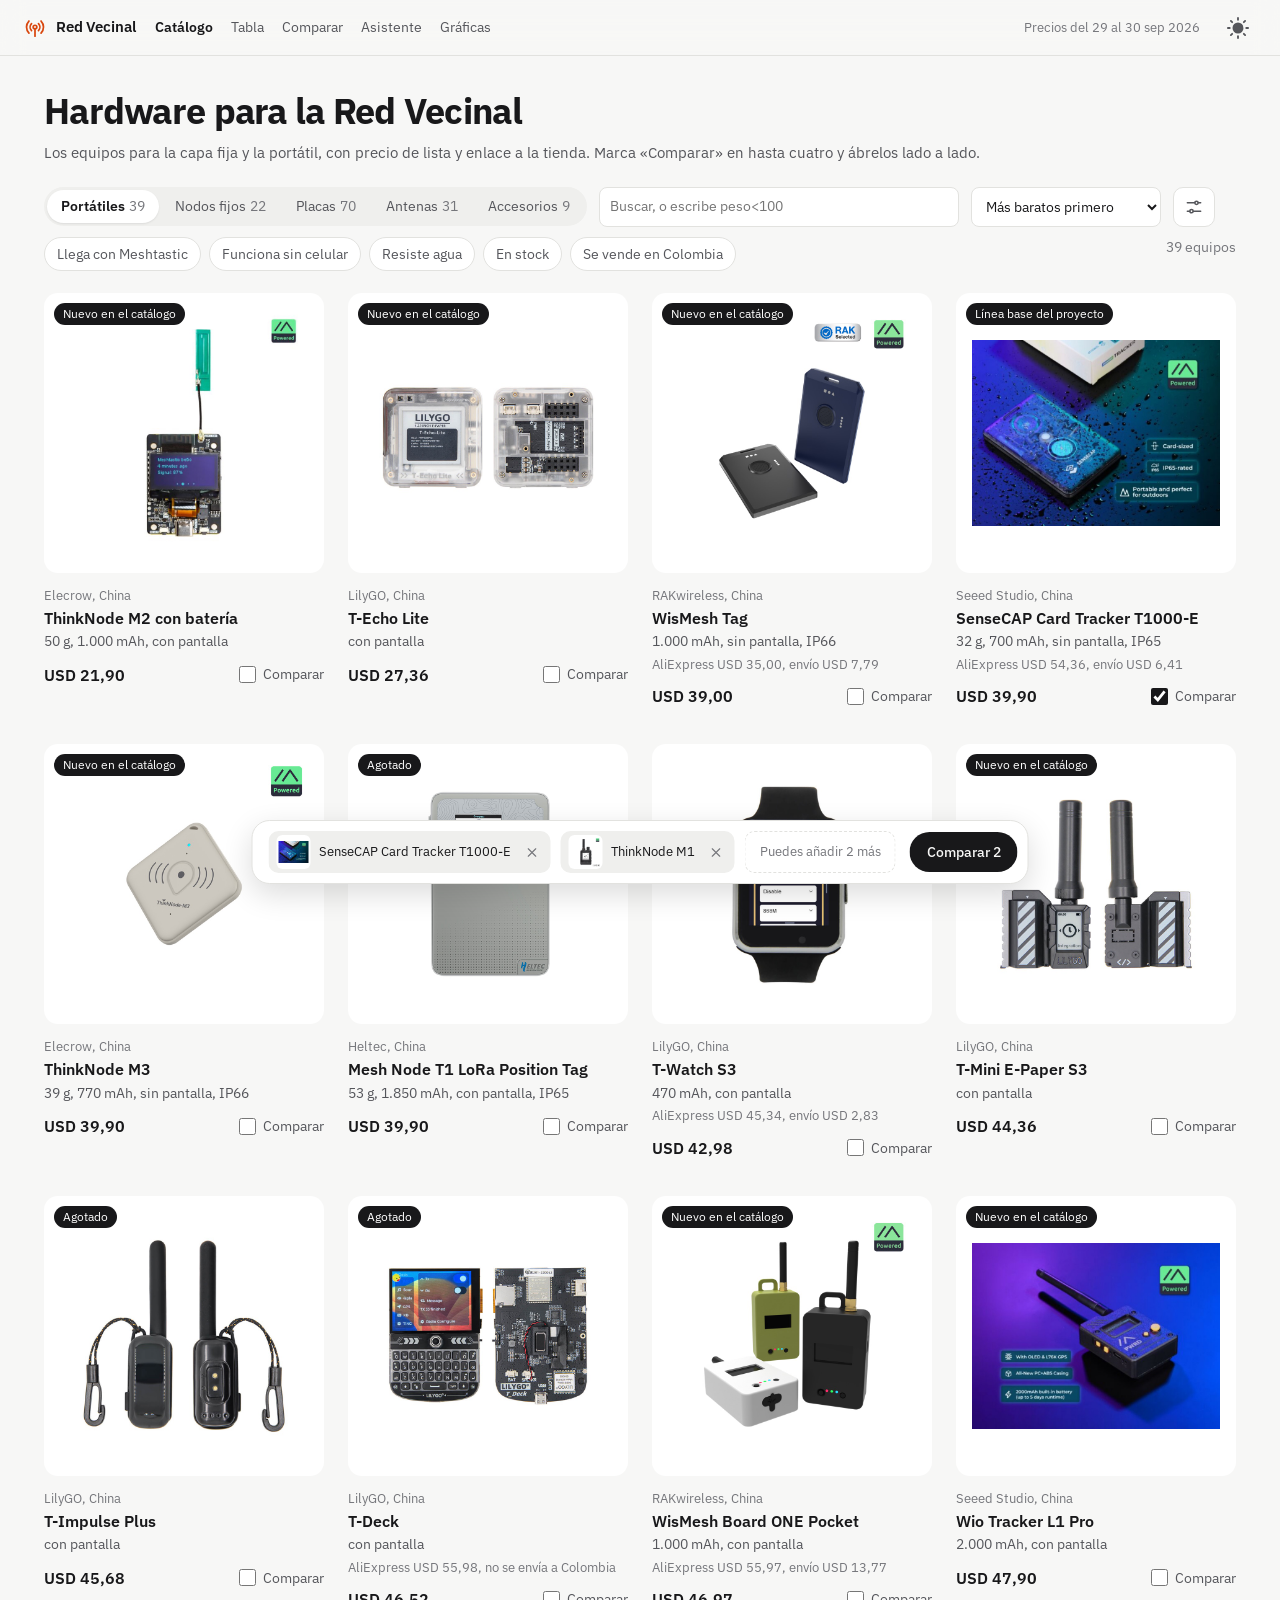
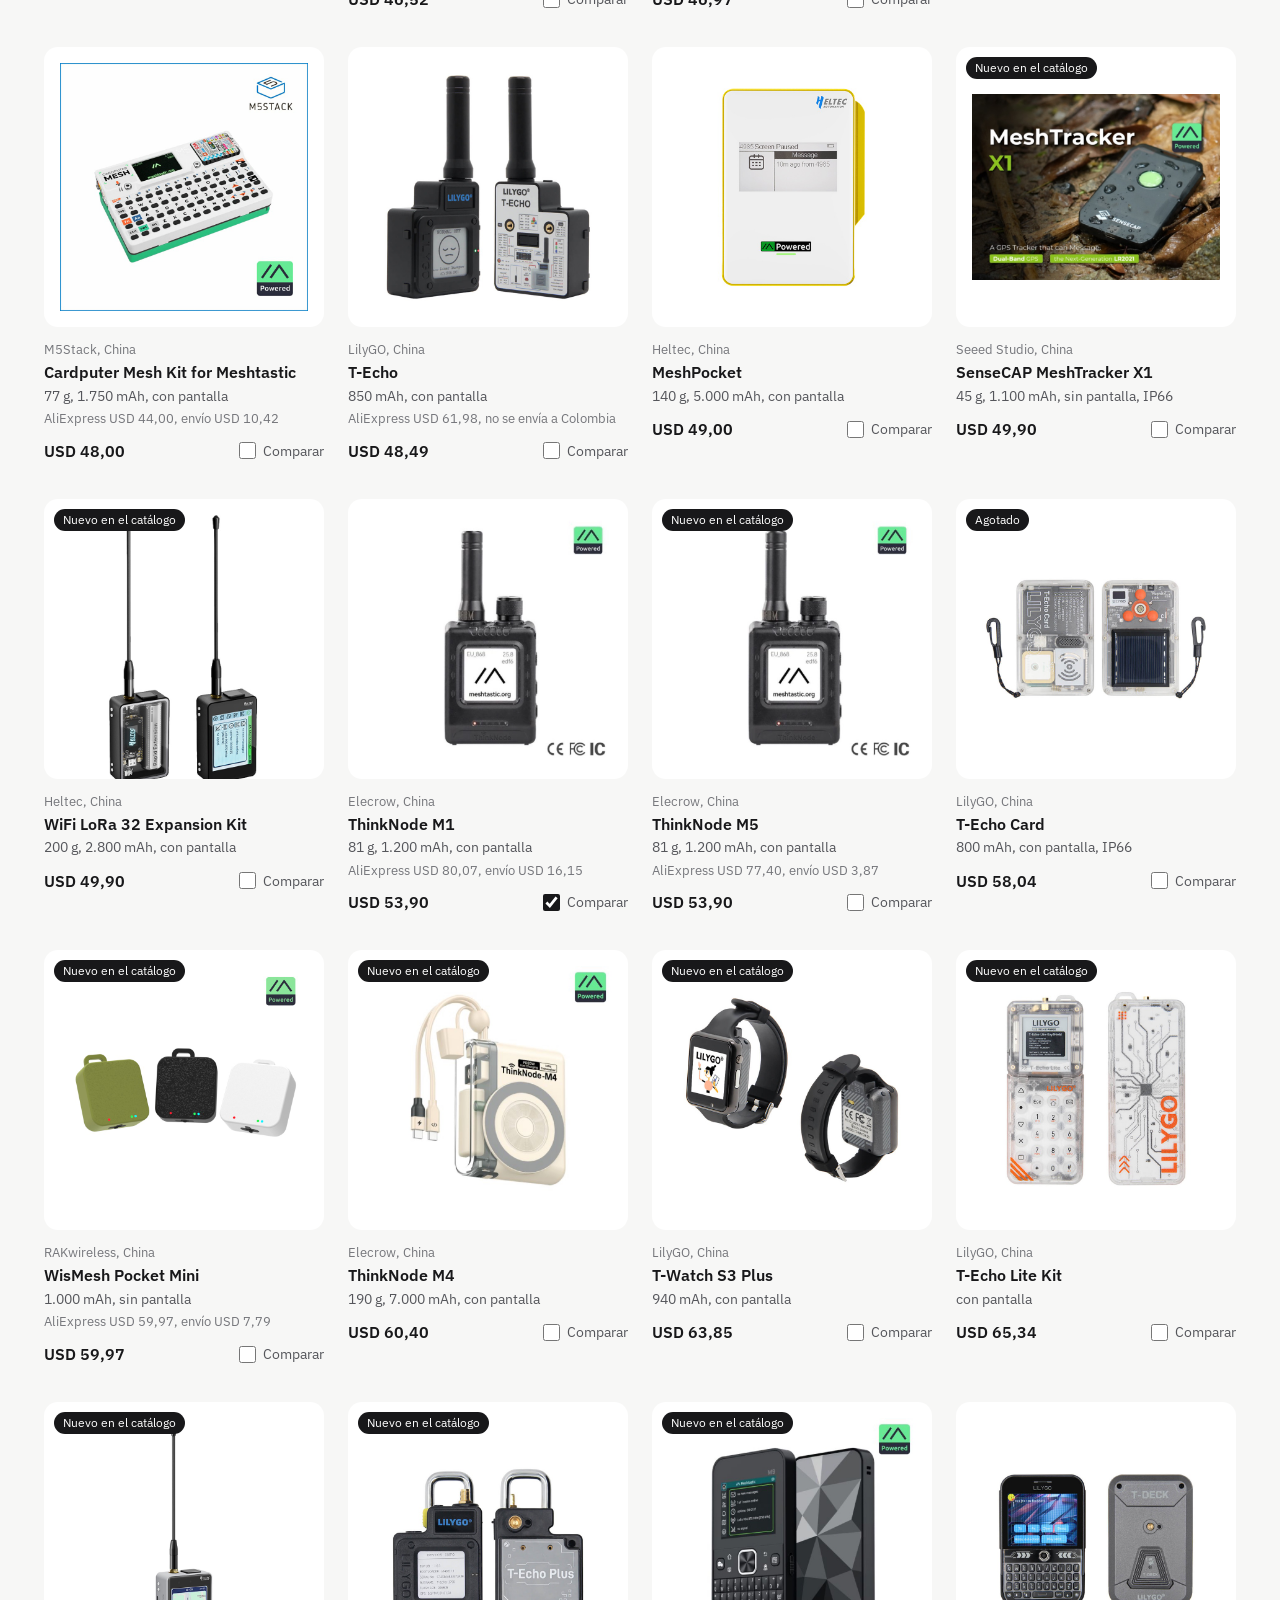
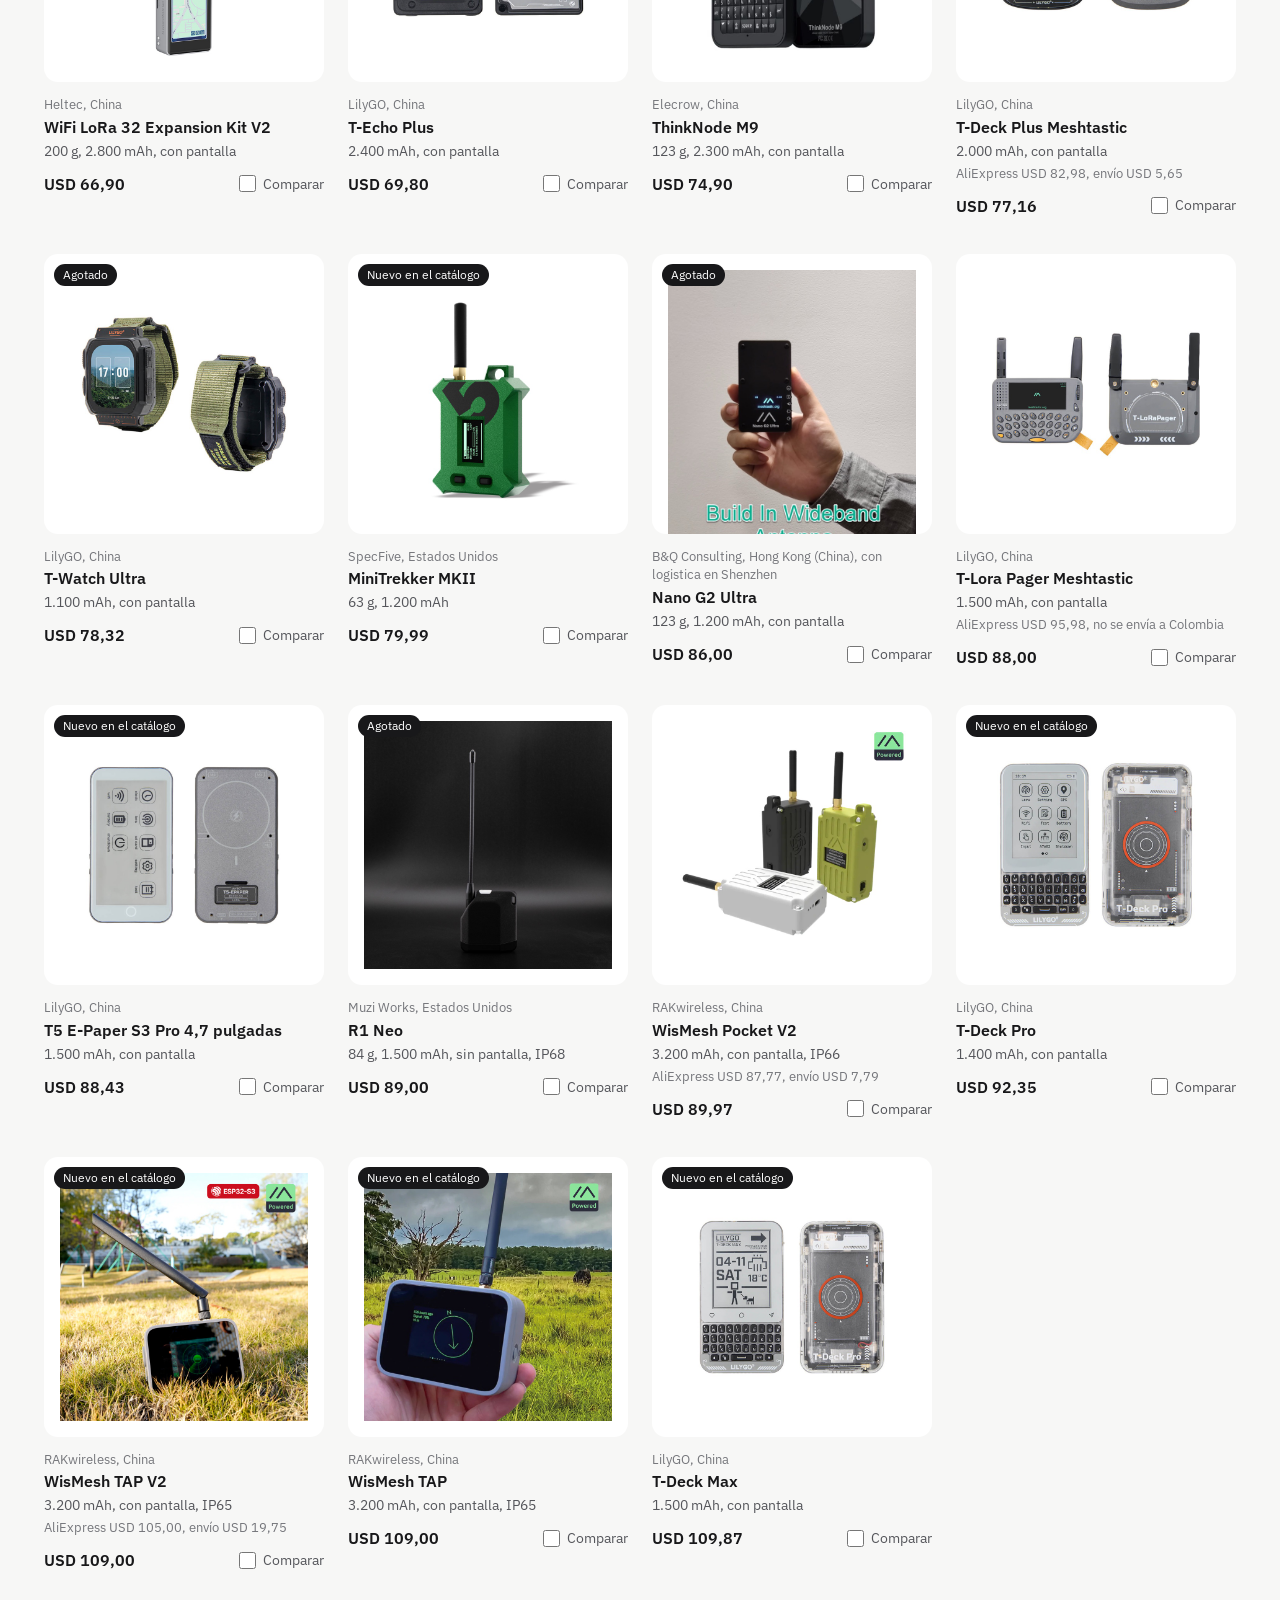
==== commit 19177a5c: "AliExpress: M5Stack, Seeed y Elecrow M5, envíos de RAK y lecturas reverificadas - Tiendas oficiales " ====
--- a/index.html
+++ b/index.html
@@ -373,7 +373,7 @@
         <span class="fab">${esc(e.fabricante)}${e.pais_fabricante ? `, ${esc(e.pais_fabricante)}` : ""}</span>
         <h2><button type="button" class="abrir-ficha" data-ficha="${esc(e.id)}">${esc(nombre(e))}</button></h2>
         <span class="res">${esc(resumen(e)) || "&nbsp;"}</span>
-        ${e.r.ali ? `<span class="ali">AliExpress ${usd(e.r.ali.precio_usd)}, ${esc(e.r.aliEnvio.replace(" a Colombia", "").toLowerCase())}</span>` : ""}
+        ${e.r.ali ? `<span class="ali">AliExpress ${usd(e.r.ali.precio_usd)}, ${({ gratis: "envío gratis", pago: `envío ${usd(e.r.ali.envio_usd)}`, "no se envía a Colombia": "no se envía a Colombia" })[e.r.ali.envio] || "envío sin dato"}</span>` : ""}
         <div class="pie">
           ${e.r.precio !== null ? `<a class="precio" href="${esc(e.url)}" target="_blank" rel="noopener">${usd(e.r.precio)}</a>` : `<span class="sin-dato">Sin dato</span>`}
           <label class="comparar"><input type="checkbox" data-id="${esc(e.id)}" ${marcado ? "checked" : ""} ${lleno ? "disabled" : ""}> Comparar</label>
